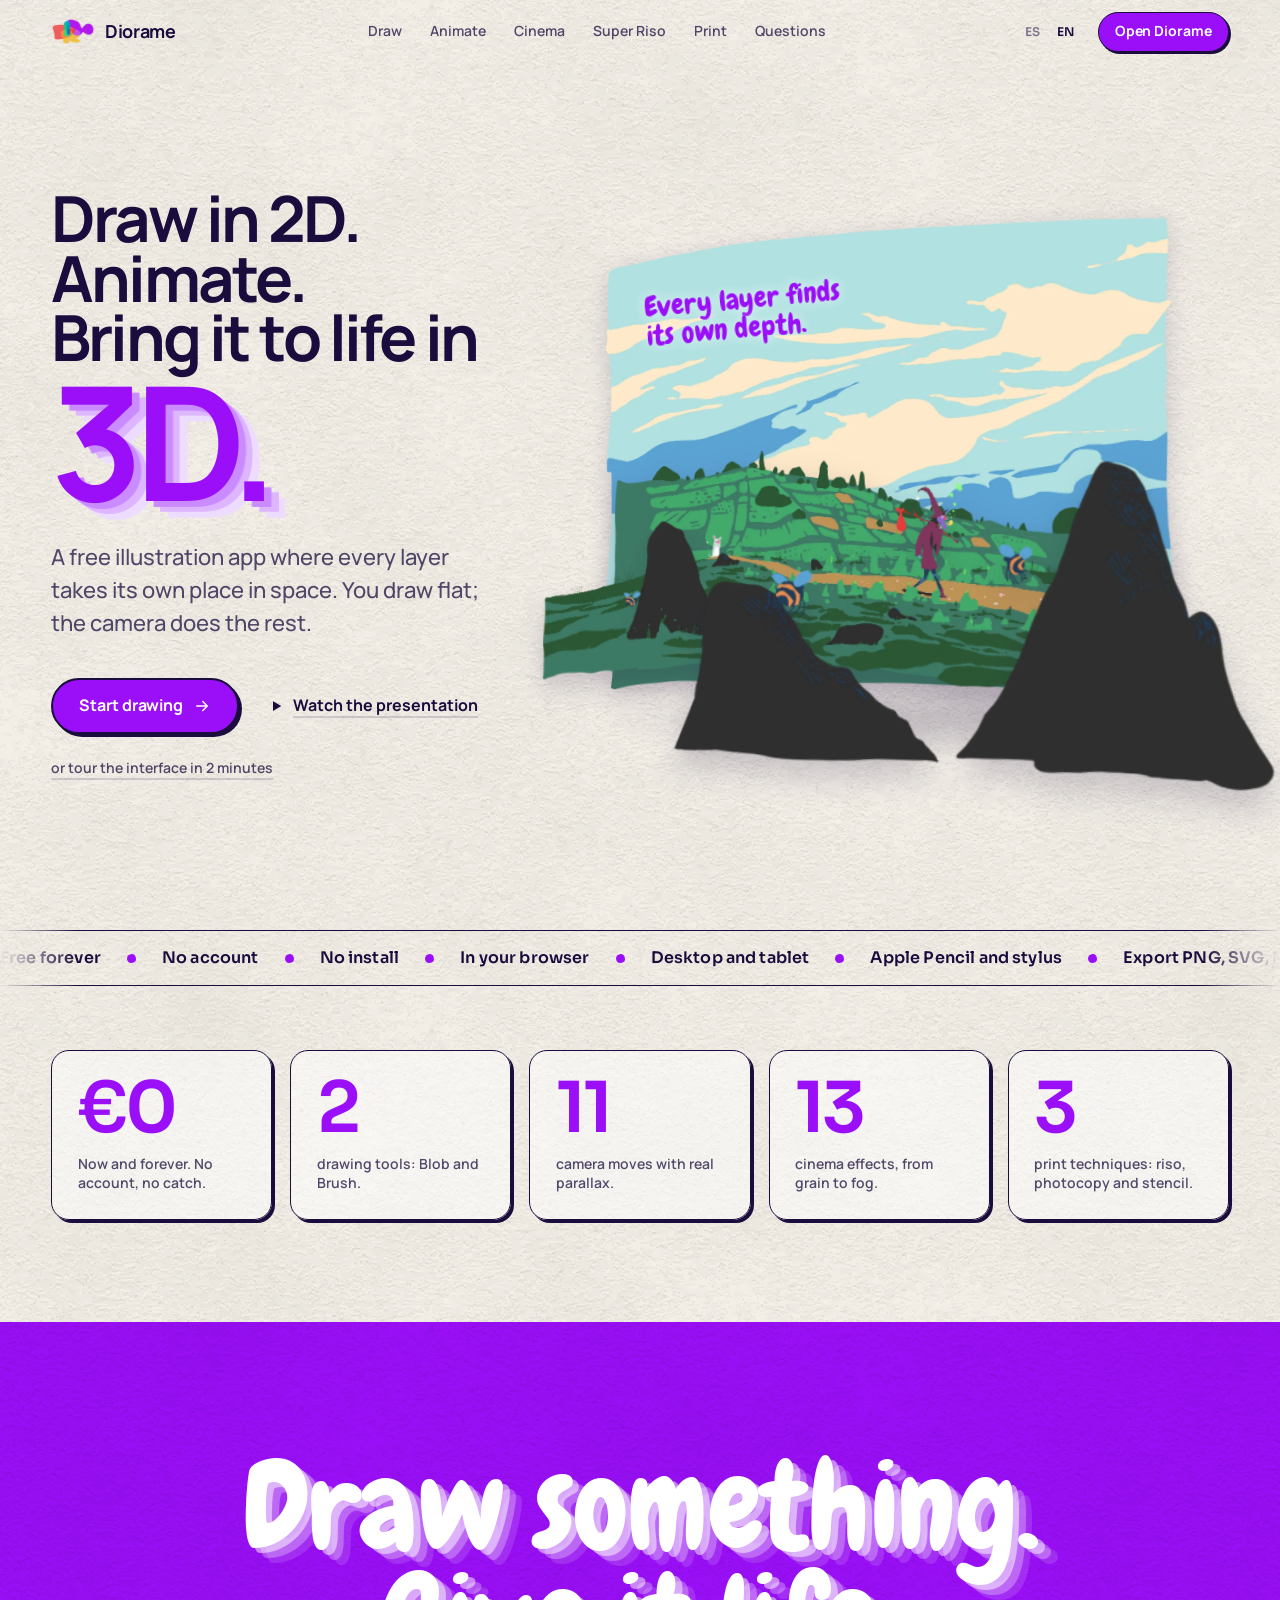
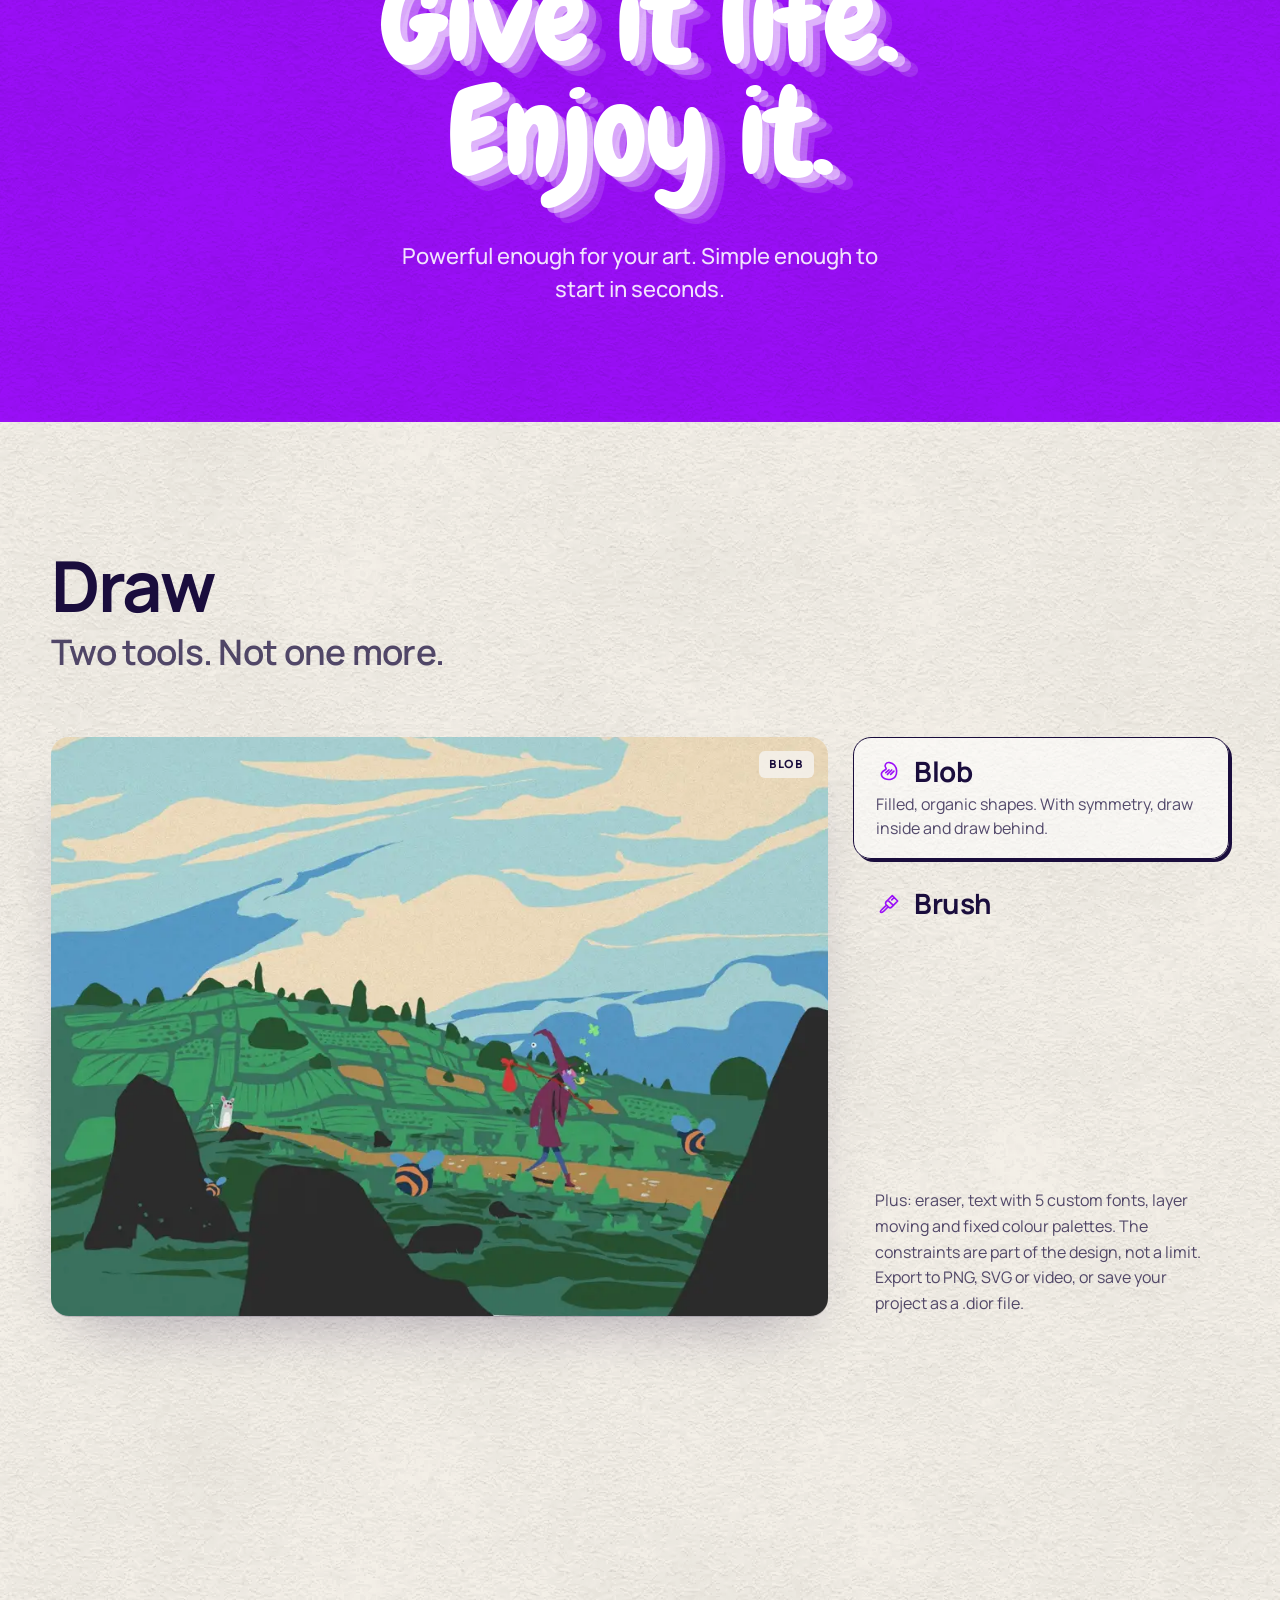
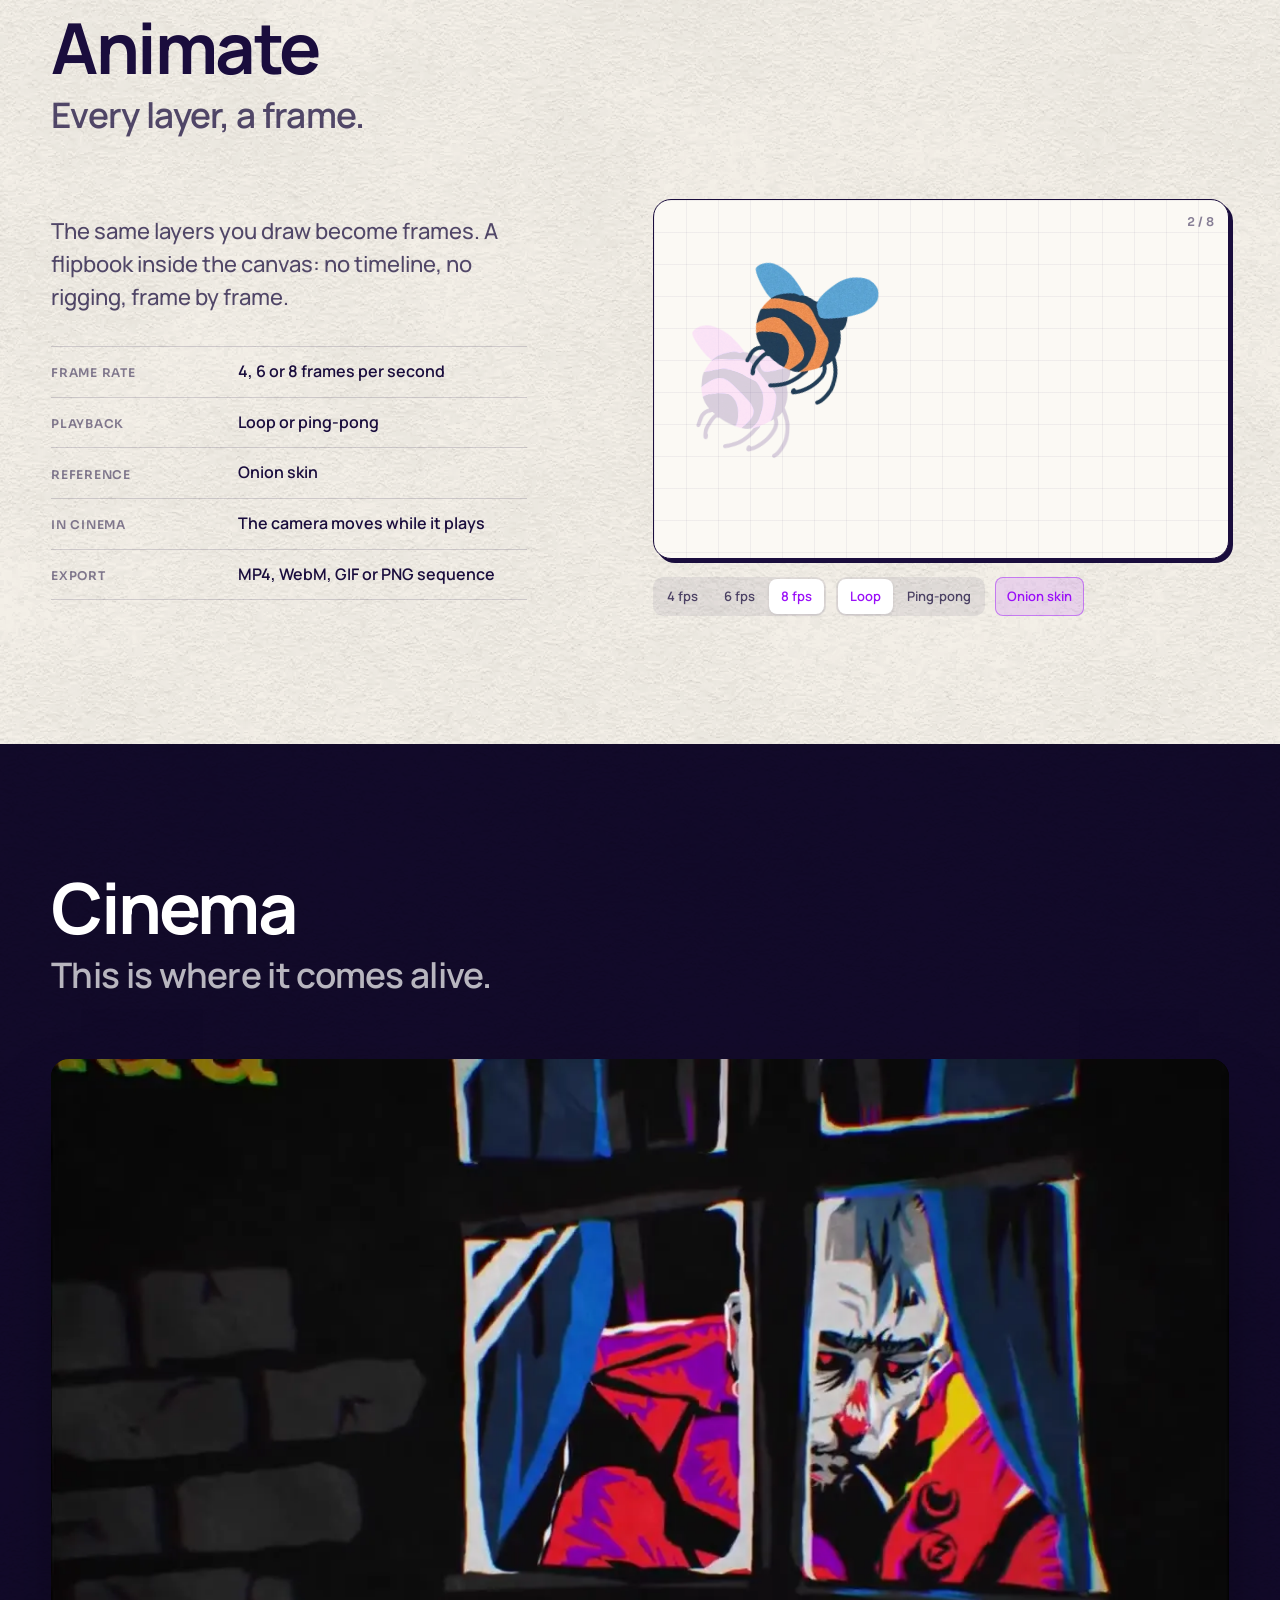
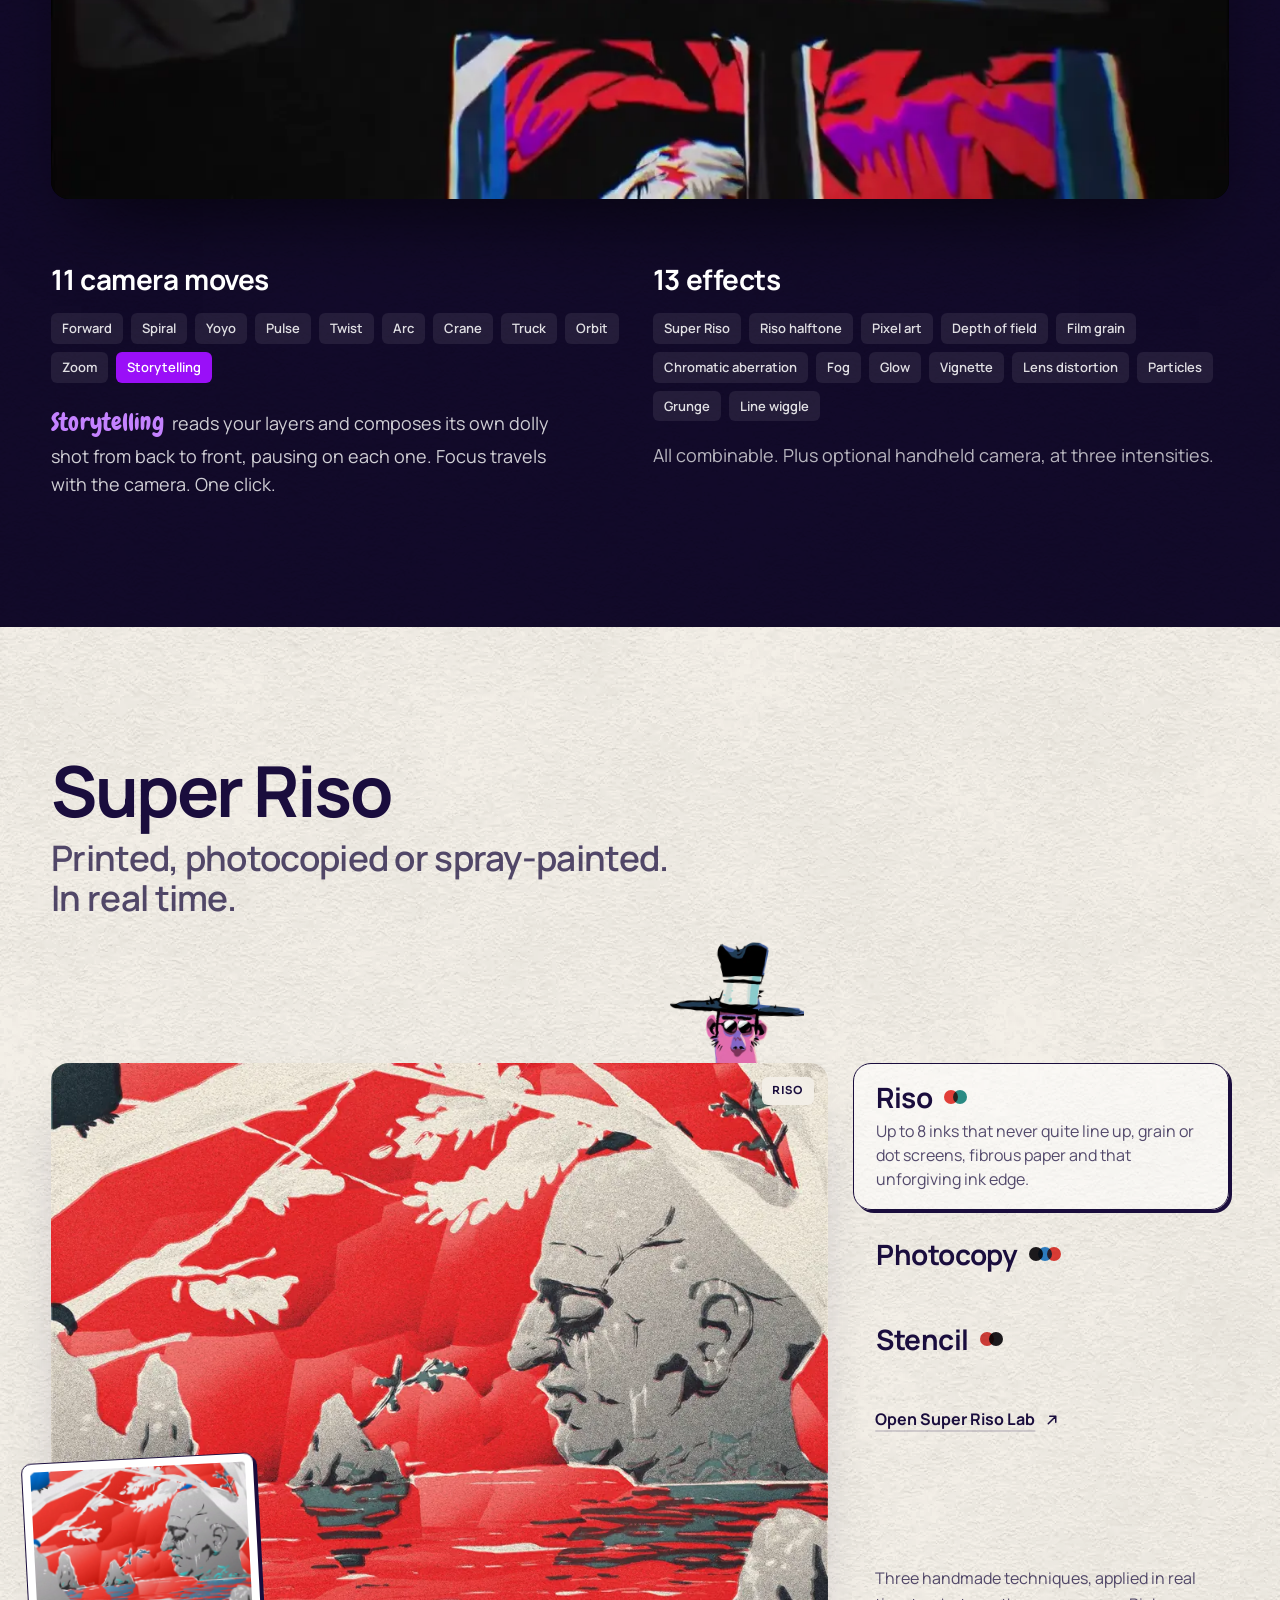
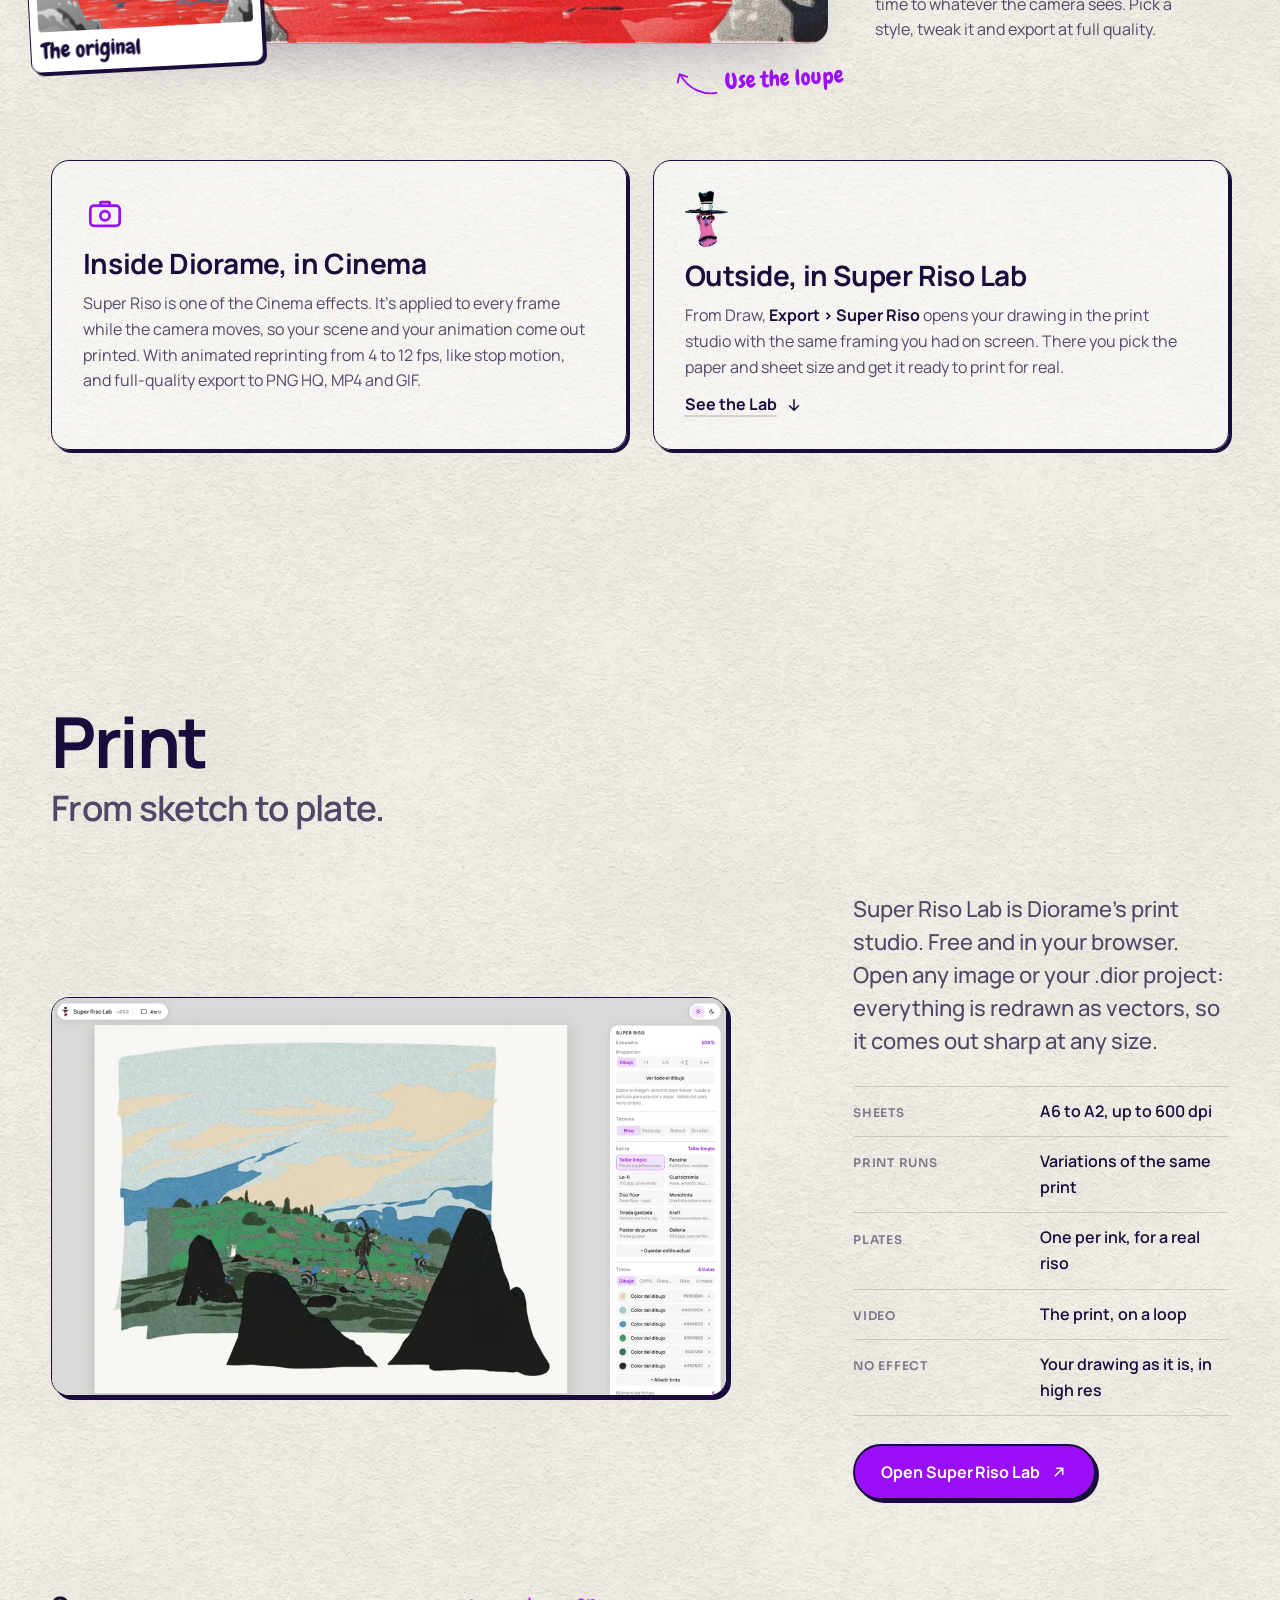
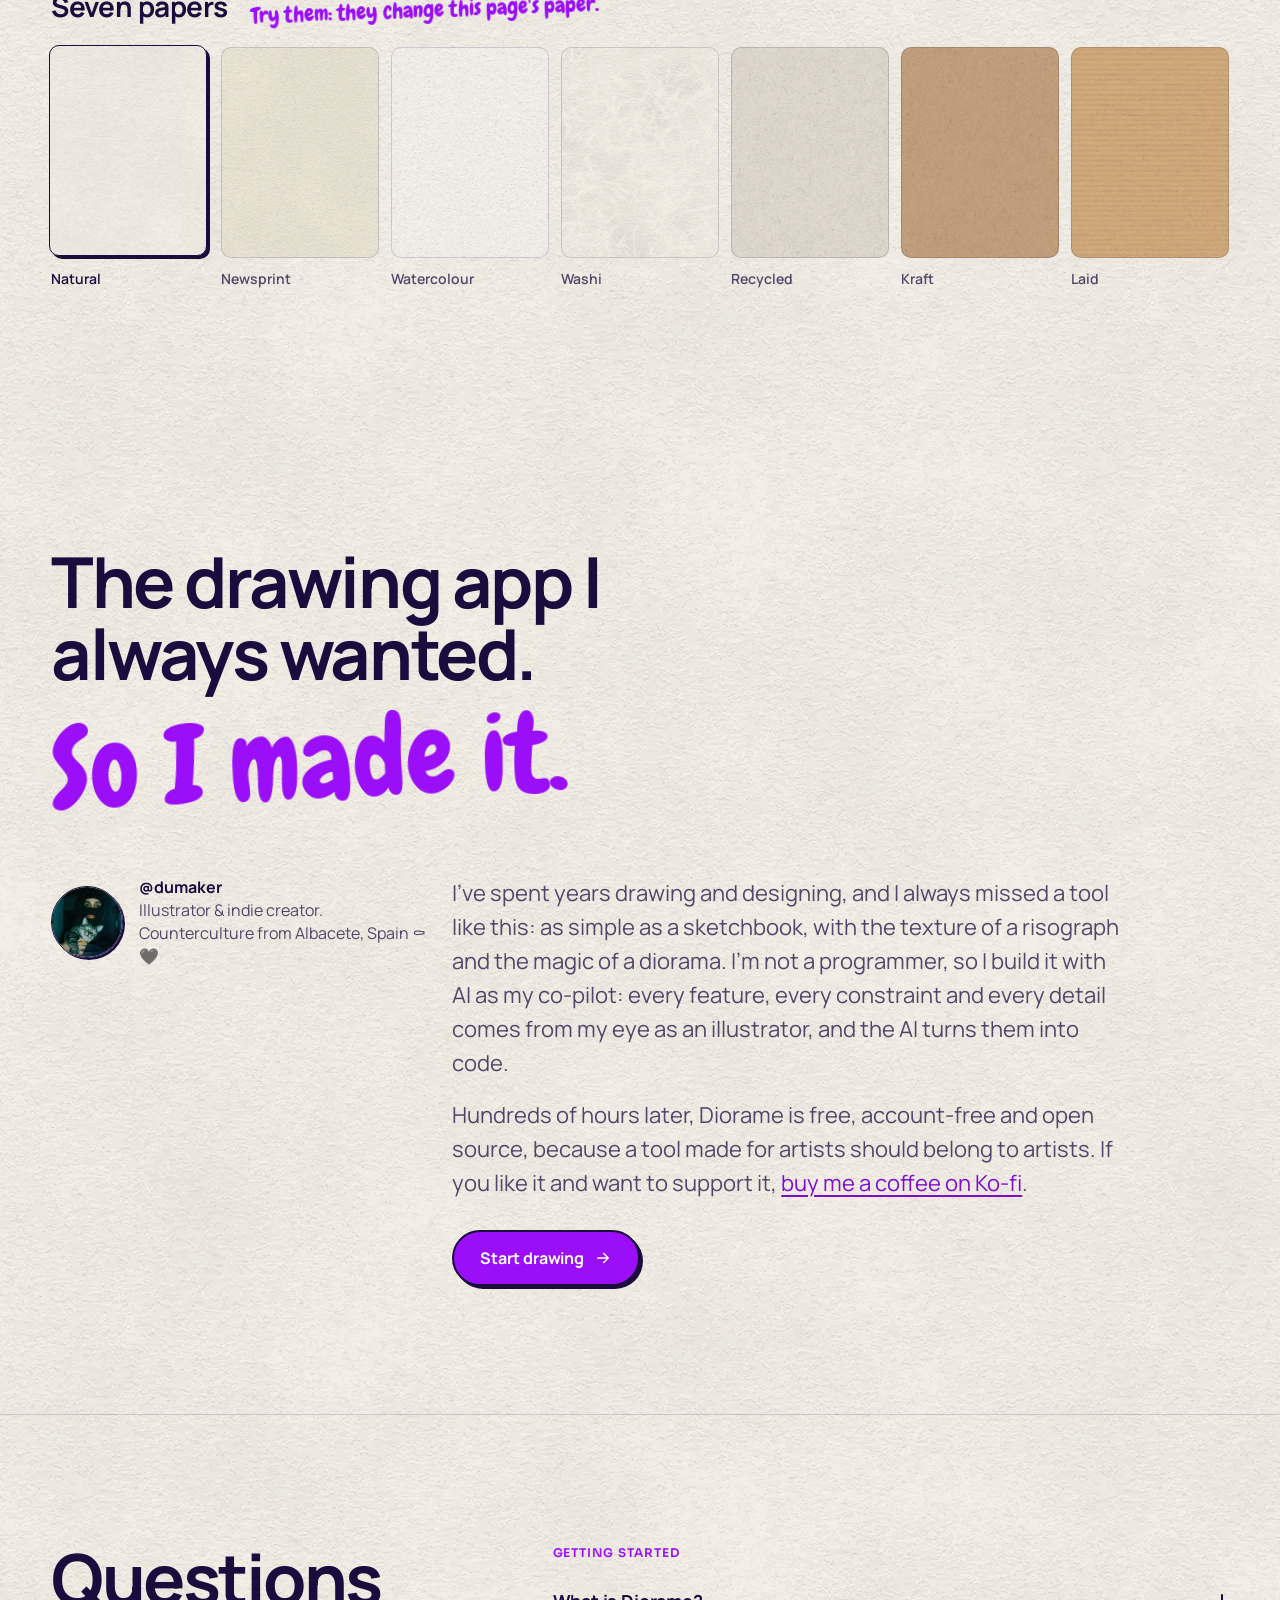
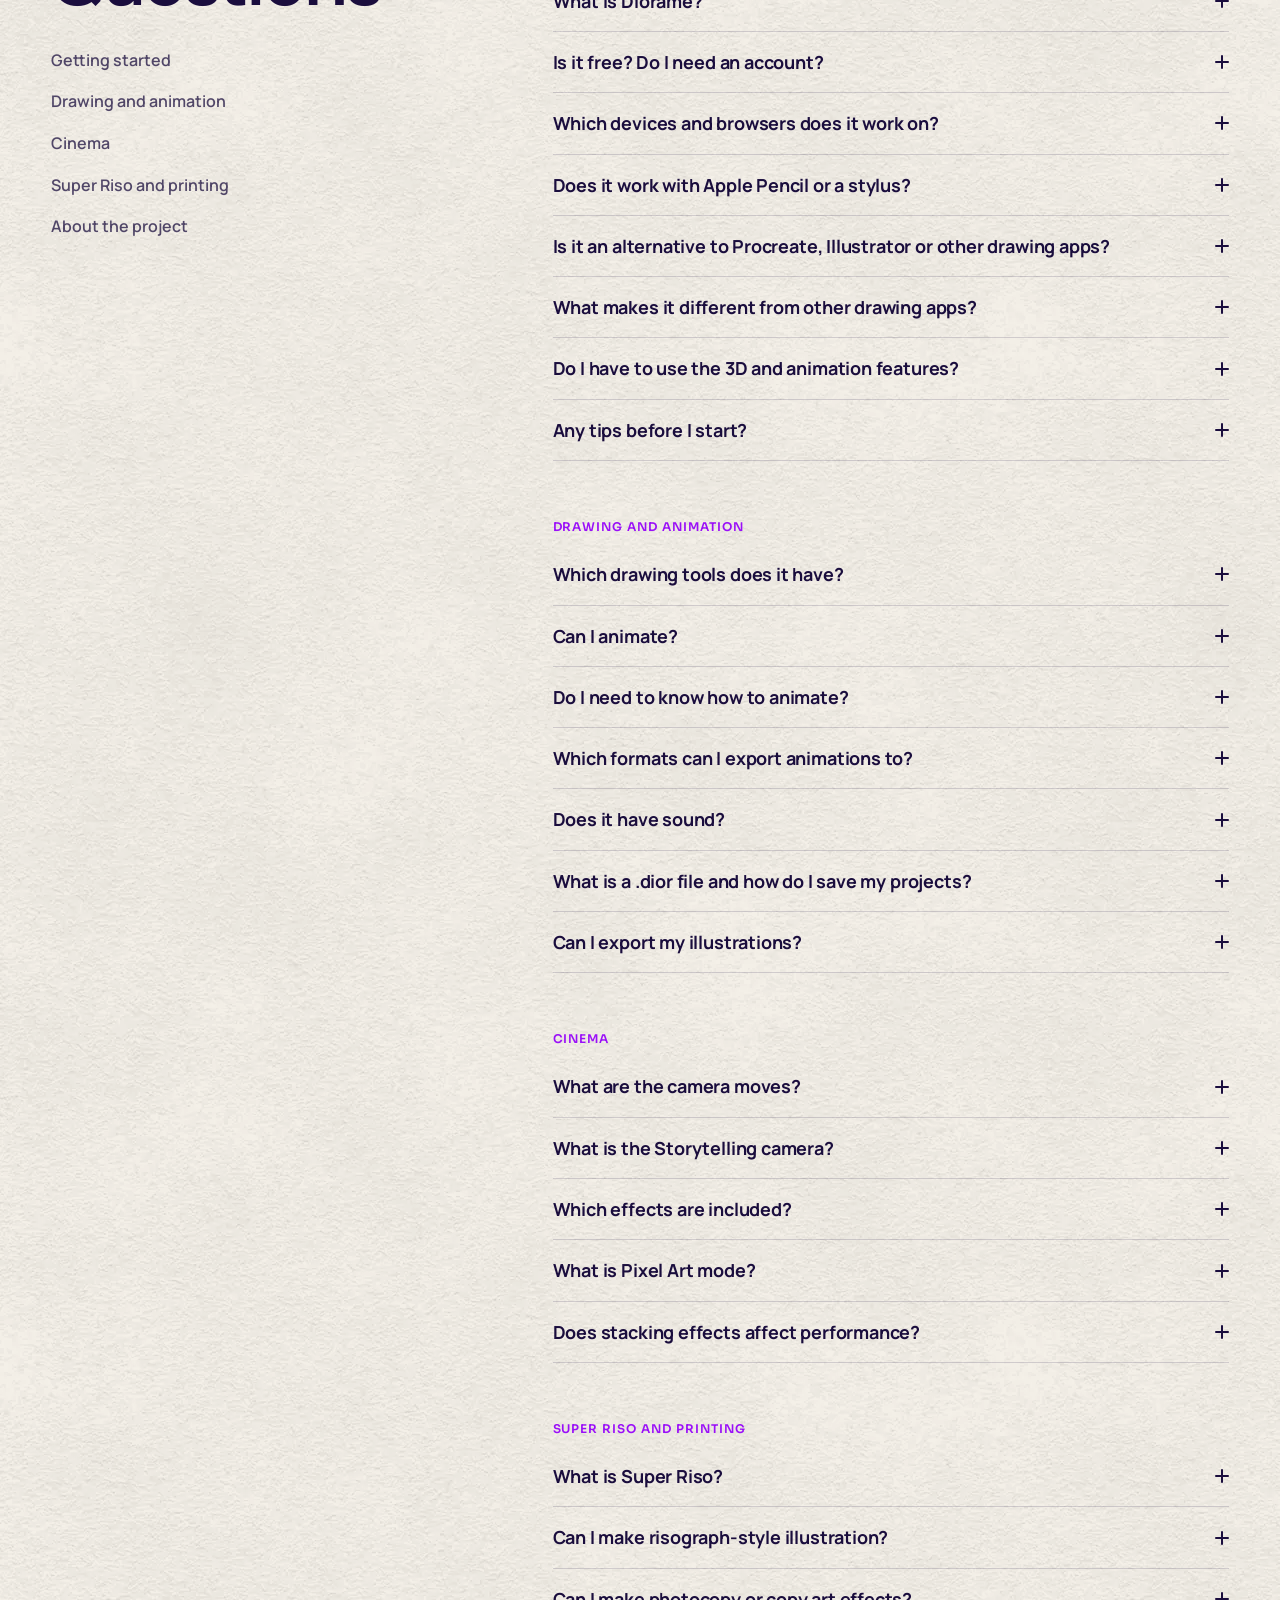
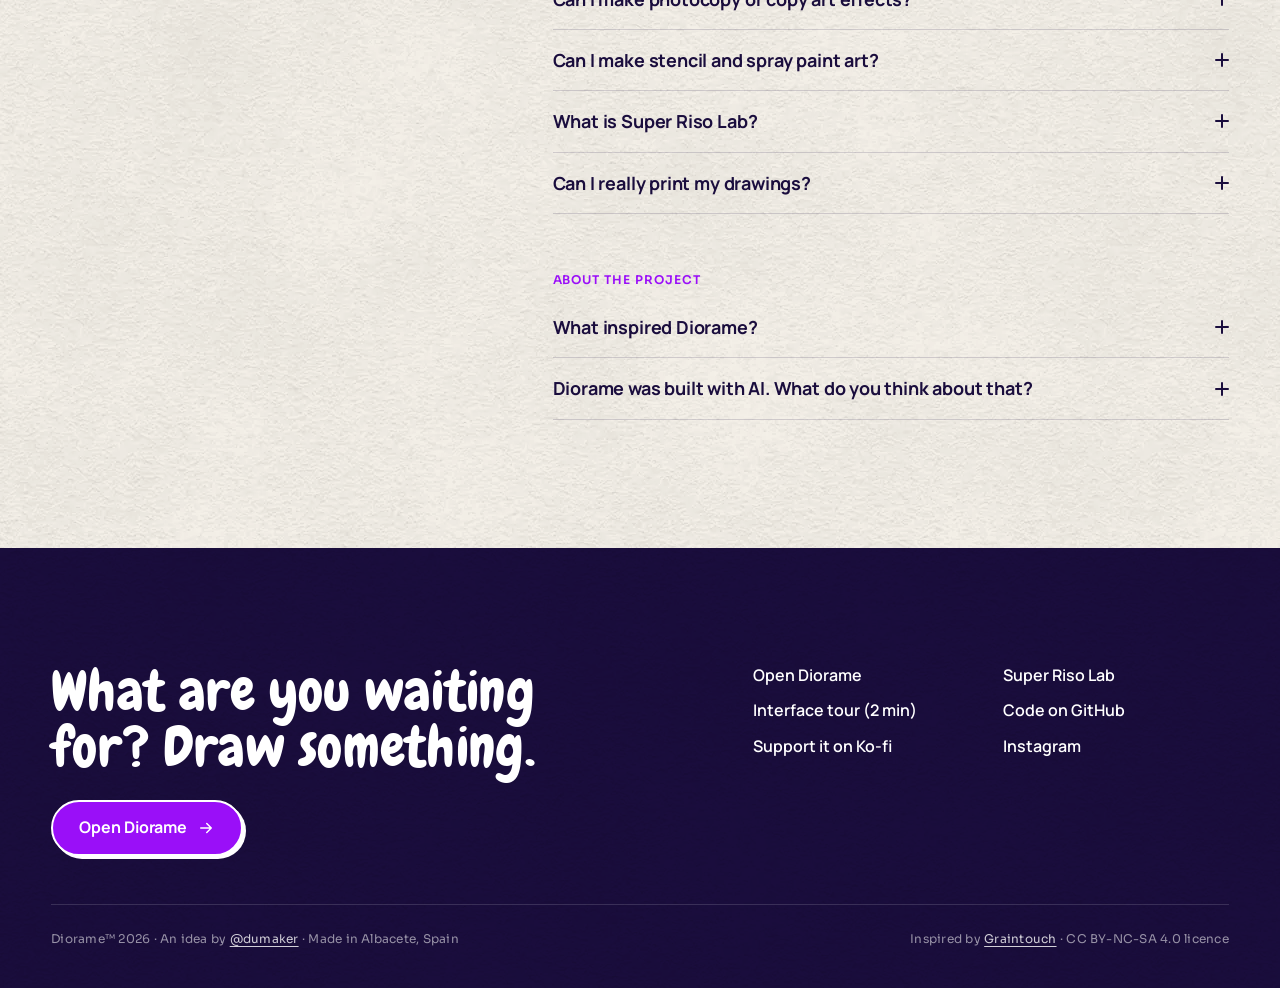
==== en/index.html @ 50a5eca7 "feat: surface interface tour link under hero CTA (ES/EN) Co-Authored-By: Claude Sonnet 5.5 <noreply@" ====
<!DOCTYPE html>
<html lang="en">
<head>
  <meta charset="UTF-8">
  <meta name="viewport" content="width=device-width, initial-scale=1">
  <meta name="color-scheme" content="light">

  <title>Diorame · Free drawing app with 3D depth and cinematic camera effects</title>
  <meta name="description" content="Diorame is a free, browser-based illustration app. Draw in 2D layers, animate frame by frame and bring it to life in 3D with parallax cameras, cinematic effects and riso, photocopy and stencil printing. No install, no account.">
  <meta name="robots" content="index,follow">
  <meta name="author" content="Dumaker">
  <meta name="theme-color" content="#f4f0e8">

  <meta property="og:type" content="website">
  <meta property="og:url" content="https://diorame.com/en/">
  <meta property="og:site_name" content="Diorame">
  <meta property="og:title" content="Diorame · Draw in 2D. Animate. Bring it to life in 3D.">
  <meta property="og:description" content="Free browser-based illustration app: layers with automatic depth, cinematic cameras and riso, photocopy and stencil printing.">
  <meta property="og:image" content="https://diorame.com/assets/og-image.jpg">
  <meta name="twitter:card" content="summary_large_image">
  <meta name="twitter:image" content="https://diorame.com/assets/og-image.jpg">

  <link rel="canonical" href="https://diorame.com/en/">
  <link rel="alternate" hreflang="en" href="https://diorame.com/en/">
  <link rel="alternate" hreflang="es" href="https://diorame.com/es/">
  <link rel="alternate" hreflang="x-default" href="https://diorame.com/">

  <link rel="icon" type="image/png" href="../assets/img/favicon.png">
  <link rel="preload" href="../assets/fonts/manrope-latin-700-normal.woff2" as="font" type="font/woff2" crossorigin>
  <link rel="preload" href="../assets/fonts/chewy-400.woff2" as="font" type="font/woff2" crossorigin>
  <link rel="preload" href="../assets/diorama/capa-0.webp" as="image">
  <link rel="stylesheet" href="../assets/site.css?v=20">
</head>

<body>
  <a class="skip-link" href="#main">Skip to content</a>

  <!-- ═══ NAV ═══ -->
  <header class="nav" id="nav">
    <div class="wrap">
      <a class="nav-brand" href="#top" aria-label="Diorame, home">
        <img src="../assets/img/logo-96.webp" width="96" height="61" alt="">
        Diorame
      </a>
      <nav class="nav-links" aria-label="Sections">
        <a href="#draw">Draw</a>
        <a href="#animate">Animate</a>
        <a href="#cinema">Cinema</a>
        <a href="#super-riso">Super Riso</a>
        <a href="#print">Print</a>
        <a href="#faq">Questions</a>
      </nav>
      <div class="nav-right">
        <div class="lang" aria-label="Language">
          <a href="/es/" lang="es">ES</a>
          <a href="/en/" aria-current="true" lang="en">EN</a>
        </div>
        <a class="btn btn--ink btn--sm no-mobile" href="https://diorame.dumaker.com/" target="_blank" rel="noopener">Open Diorame</a>
        <button class="menu-btn" type="button" id="menu-btn" aria-expanded="false" aria-controls="menu-panel" aria-label="Open menu" data-close="Close menu">
          <span></span><span></span>
        </button>
      </div>
    </div>
    <nav class="menu-panel" id="menu-panel" aria-label="Sections" hidden>
      <ul>
        <li><a href="#draw">Draw</a></li>
        <li><a href="#animate">Animate</a></li>
        <li><a href="#cinema">Cinema</a></li>
        <li><a href="#super-riso">Super Riso</a></li>
        <li><a href="#print">Print</a></li>
        <li><a href="#faq">Questions</a></li>
      </ul>
    </nav>
  </header>

  <a class="to-top" id="to-top" href="#top" aria-label="Back to top">
    <svg viewBox="0 0 24 24" fill="none" stroke="currentColor" stroke-width="2" stroke-linecap="round" stroke-linejoin="round" aria-hidden="true"><path d="M12 19V5M6 11l6-6 6 6"/></svg>
  </a>

  <main id="main">

    <!-- ═══ HERO ═══ -->
    <section class="hero" id="top">
      <div class="wrap grid">
        <div class="hero-copy">
          <h1 class="h-display">
            <span>Draw in 2D.</span>
            <span>Animate.</span>
            <span>Bring it to life in</span>
            <span class="big"><em class="inks" aria-label="3D."><span class="ink k3" aria-hidden="true">3D.</span><span class="ink k2" aria-hidden="true">3D.</span><span class="ink k1" aria-hidden="true">3D.</span><span class="ink-top" aria-hidden="true">3D.</span></em></span>
          </h1>
          <p class="lead">A free illustration app where every layer takes its own place in space. You draw flat; the camera does the rest.</p>
          <div class="hero-ctas">
            <button class="btn btn--ink only-mobile" type="button" id="share-btn" data-done="Link copied">
              Send yourself the link
              <svg viewBox="0 0 24 24" fill="none" stroke="currentColor" stroke-width="2" stroke-linecap="round" stroke-linejoin="round" aria-hidden="true"><path d="M12 3v12M7 8l5-5 5 5M5 14v5a2 2 0 0 0 2 2h10a2 2 0 0 0 2-2v-5"/></svg>
            </button>
            <a class="btn btn--ink no-mobile" href="https://diorame.dumaker.com/" target="_blank" rel="noopener">
              Start drawing
              <svg viewBox="0 0 24 24" fill="none" stroke="currentColor" stroke-width="2" stroke-linecap="round" stroke-linejoin="round" aria-hidden="true"><path d="M5 12h14M13 6l6 6-6 6"/></svg>
            </a>
            <a class="link" href="https://youtu.be/MiXzFndPSzI" target="_blank" rel="noopener noreferrer">
              <svg viewBox="0 0 24 24" fill="currentColor" aria-hidden="true"><path d="M8 5.5v13l11-6.5z"/></svg>
              Watch the presentation
            </a>
          </div>
          <p class="hero-tour"><a class="link" href="https://youtu.be/CDC0PQLCHCQ" target="_blank" rel="noopener noreferrer">or tour the interface in 2 minutes</a></p>
          <p class="mobile-note only-mobile">Diorame runs on tablets and computers. Send yourself the link and draw there.</p>        </div>

        <div class="hero-stage">
          <div class="dio" id="dio" aria-label="An illustration made in Diorame, split into its six depth layers" role="img">
            <div class="dio-world" id="dio-world">
              <img class="dio-layer" style="--d:0;--x:3.708;--y:4.772;--w:81.708" src="../assets/diorama/capa-0.webp" width="1471" height="1019" alt="" fetchpriority="high">
              <img class="dio-layer" style="--d:1;--x:10.958;--y:44.718;--w:68.75"  src="../assets/diorama/capa-1.webp" width="1238" height="569" alt="">
              <img class="dio-layer" style="--d:2;--x:5.5;--y:51.046;--w:75.708"    src="../assets/diorama/capa-2.webp" width="1363" height="447" alt="">
              <img class="dio-layer" style="--d:3;--x:27.75;--y:49.651;--w:68.542"  src="../assets/diorama/capa-3.webp" width="1234" height="638" alt="">
              <img class="dio-layer" style="--d:4;--x:43.208;--y:65.255;--w:4.708"  src="../assets/diorama/capa-4.webp" width="85" height="90" alt="">
              <img class="dio-layer" style="--d:4.5;--x:27.458;--y:68.204;--w:1.958" src="../assets/diorama/capa-5.webp" width="35" height="38" alt="">
            </div>
          </div>
          <p class="hero-note hand" aria-hidden="true">
            <span>Every layer finds<br>its own depth.</span>
          </p>
        </div>
      </div>
    </section>

    <!-- ═══ MARQUESINA ═══ -->
    <div class="marquee" aria-label="Highlights">
      <div class="marquee-track">
        <ul><li>Free forever</li><li>No account</li><li>No install</li><li>In your browser</li><li>Desktop and tablet</li><li>Apple Pencil and stylus</li><li>Export PNG, SVG, MP4 and GIF</li><li>.dior projects</li><li>Open source</li><li>Made by an illustrator</li></ul>
        <ul aria-hidden="true"><li>Free forever</li><li>No account</li><li>No install</li><li>In your browser</li><li>Desktop and tablet</li><li>Apple Pencil and stylus</li><li>Export PNG, SVG, MP4 and GIF</li><li>.dior projects</li><li>Open source</li><li>Made by an illustrator</li></ul>
      </div>
    </div>

    <!-- ═══ FICHA ═══ -->
    <section class="facts" aria-label="Diorame in numbers">
      <div class="wrap">
        <ul class="rv">
          <li><b>€0</b><span>Now and forever. No account, no catch.</span></li>
          <li><b>2</b><span>drawing tools: Blob and Brush.</span></li>
          <li><b>11</b><span>camera moves with real parallax.</span></li>
          <li><b>13</b><span>cinema effects, from grain to fog.</span></li>
          <li><b>3</b><span>print techniques: riso, photocopy and stencil.</span></li>
        </ul>
      </div>
    </section>

    <!-- ═══ BANDA ═══ -->
    <section class="band" aria-label="Motto">
      <div class="wrap">
        <p class="band-line"><em class="inks" id="band-inks" aria-label="Draw something. Give it life. Enjoy it."><span class="ink k3" aria-hidden="true">Draw something.<br>Give it life.<br>Enjoy it.</span><span class="ink k2" aria-hidden="true">Draw something.<br>Give it life.<br>Enjoy it.</span><span class="ink k1" aria-hidden="true">Draw something.<br>Give it life.<br>Enjoy it.</span><span class="ink-top" aria-hidden="true">Draw something.<br>Give it life.<br>Enjoy it.</span></em></p>
        <p class="band-sub rv">Powerful enough for your art. Simple enough to start in seconds.</p>
      </div>
    </section>

    <!-- ═══ DIBUJA ═══ -->
    <section class="sec draw" id="draw">
      <div class="wrap">
        <div class="grid sec-head">
          <h2 class="h-1 rv">Draw<small>Two tools. Not one more.</small></h2>
        </div>

        <div class="grid">
          <div class="sr-stage rv">
            <div class="plate plate--video">
              <video id="draw-video" class="js-autoplay" muted loop playsinline preload="none" poster="../assets/img/dibuja-blob-poster.webp" width="1400" height="1046" aria-label="Timelapse of a Diorame illustration: its shapes appear one by one">
                <source src="../assets/video/dibuja-blob.mp4" type="video/mp4">
              </video>
              <span class="plate-tag" id="draw-tag">Blob</span>
            </div>
          </div>

          <div class="sr-side" role="group" aria-label="Tool">
            <button class="tech tool-btn" type="button" aria-pressed="true" data-label="Blob"
              data-video="../assets/video/dibuja-blob.mp4" data-poster="../assets/img/dibuja-blob-poster.webp"
              data-alt="Timelapse of a Diorame illustration: its shapes appear one by one">
              <span class="tech-name"><svg viewBox="0 0 24 24" fill="none" stroke="currentColor" stroke-width="1.5" stroke-linecap="round" stroke-linejoin="round" aria-hidden="true"><path d="M16.55 12.05L13.55 15.05M14.55 11.05L10.55 15.05M12.05 11.05L9.05 13.55M9.05 9.05C7.25 6.9 9.15 3.65 12.65 4.25C16.05 4.75 18.95 7.85 19.05 12.05C19.15 15.95 18.25 18.15 14.65 19.35C10.65 20.75 4.95 19.05 4.95 14.85C5.05 11.05 10.84 11.2 9.05 9.05Z"/></svg> Blob</span>
              <span class="tech-desc"><span>Filled, organic shapes. With symmetry, draw inside and draw behind.</span></span>
            </button>
            <button class="tech tool-btn" type="button" aria-pressed="false" data-label="Brush"
              data-video="../assets/video/dibuja-brush.mp4" data-poster="../assets/img/dibuja-brush-poster.webp"
              data-alt="Timelapse of the same illustration: brush strokes add grass, texture and detail">
              <span class="tech-name"><svg viewBox="0 0 24 24" fill="none" stroke="currentColor" stroke-width="1.5" stroke-linecap="round" stroke-linejoin="round" aria-hidden="true"><path d="M9.52 13.25C7.52 15.25 3.52 18.25 4.02 19.25C5.52 21.25 9.02 16.75 11.02 14.75M16.02 13.25L10.89 8.38L9.44 9.84C8.65 10.62 8.65 11.88 9.44 12.66L11.61 14.84C12.39 15.62 13.65 15.62 14.44 14.84L16.02 13.25ZM16.02 13.25L20.02 9.25L15.02 4.25L10.52 8.75M14.52 8.25L16.52 6.25"/></svg> Brush</span>
              <span class="tech-desc"><span>Flowing, uniform or ink strokes, with a thickness you can change later. It brings the grass, the texture and the detail.</span></span>
            </button>
            <p class="sr-about">Plus: eraser, text with 5 custom fonts, layer moving and fixed colour palettes. The constraints are part of the design, not a limit. Export to PNG, SVG or video, or save your project as a .dior file.</p>
          </div>
        </div>
      </div>
    </section>

    <!-- ═══ ANIMA ═══ -->
    <section class="sec anim" id="animate">
      <div class="wrap">
        <div class="grid sec-head">
          <h2 class="h-1 rv">Animate<small>Every layer, a frame.</small></h2>
        </div>

        <div class="grid anim-grid">
          <div class="anim-side">
            <p class="lead rv">The same layers you draw become frames. A flipbook inside the canvas: no timeline, no rigging, frame by frame.</p>
            <dl class="specs rv">
              <div><dt>Frame rate</dt><dd>4, 6 or 8 frames per second</dd></div>
              <div><dt>Playback</dt><dd>Loop or ping-pong</dd></div>
              <div><dt>Reference</dt><dd>Onion skin</dd></div>
              <div><dt>In Cinema</dt><dd>The camera moves while it plays</dd></div>
              <div><dt>Export</dt><dd>MP4, WebM, GIF or PNG sequence</dd></div>
            </dl>
          </div>

          <div class="flip rv" id="flip">
            <div class="flip-stage" aria-label="Frame-by-frame animation demo: a bee flies with onion skinning" role="img">
              <img class="flip-ghost g2" src="../assets/img/abeja.webp" alt="" width="300" height="319">
              <img class="flip-ghost g1" src="../assets/img/abeja.webp" alt="" width="300" height="319">
              <img class="flip-bee" src="../assets/img/abeja.webp" alt="" width="300" height="319">
              <span class="flip-count num" id="flip-count">1 / 8</span>
            </div>
            <div class="flip-ui">
              <div class="seg" role="group" aria-label="Frames per second">
                <button type="button" data-fps="4">4 fps</button>
                <button type="button" data-fps="6">6 fps</button>
                <button type="button" data-fps="8" aria-pressed="true">8 fps</button>
              </div>
              <div class="seg" role="group" aria-label="Playback">
                <button type="button" data-mode="loop" aria-pressed="true">Loop</button>
                <button type="button" data-mode="pingpong">Ping-pong</button>
              </div>
              <button type="button" class="chip" id="flip-onion" aria-pressed="true">Onion skin</button>
            </div>
          </div>
        </div>
      </div>
    </section>

    <!-- ═══ CINE ═══ -->
    <section class="sec cine" id="cinema">
      <div class="wrap">
        <div class="grid sec-head">
          <h2 class="h-1 rv">Cinema<small>This is where it comes alive.</small></h2>
        </div>

        <div class="cine-screen rv">
          <video class="js-autoplay" muted loop playsinline preload="none" poster="../assets/img/cine-poster.webp" width="1280" height="804" aria-label="A Diorame scene in Cinema mode: the camera travels through the layers of an illustration">
            <source src="../assets/video/cine.mp4" type="video/mp4">
          </video>
        </div>

        <div class="grid cine-grid">
          <div class="cine-col rv">
            <h3 class="h-3">11 camera moves</h3>
            <ul class="cams">
              <li>Forward</li><li>Spiral</li><li>Yoyo</li><li>Pulse</li><li>Twist</li><li>Arc</li><li>Crane</li><li>Truck</li><li>Orbit</li><li>Zoom</li><li class="is-star">Storytelling</li>
            </ul>
            <p class="cine-star"><span class="hand">Storytelling</span> reads your layers and composes its own dolly shot from back to front, pausing on each one. Focus travels with the camera. One click.</p>
          </div>
          <div class="cine-col rv">
            <h3 class="h-3">13 effects</h3>
            <ul class="fx">
              <li>Super Riso</li><li>Riso halftone</li><li>Pixel art</li><li>Depth of field</li><li>Film grain</li><li>Chromatic aberration</li><li>Fog</li><li>Glow</li><li>Vignette</li><li>Lens distortion</li><li>Particles</li><li>Grunge</li><li>Line wiggle</li>
            </ul>
            <p class="muted">All combinable. Plus optional handheld camera, at three intensities.</p>
          </div>
        </div>
      </div>
    </section>

    <!-- ═══ SUPER RISO ═══ -->
    <section class="sec sr" id="super-riso">
      <div class="wrap">
        <div class="grid sec-head">
          <h2 class="h-1 rv">Super Riso<small>Printed, photocopied or spray-painted.<br class="no-mobile"> In real time.</small></h2>
        </div>

        <div class="grid">
          <div class="sr-stage rv">
            <span class="sr-peek" aria-hidden="true"><img src="../assets/img/super-riso-mascota.webp" width="320" height="408" alt="" loading="lazy" decoding="async"></span>
            <div class="plate" id="plate" data-big="../assets/img/sr-riso-1600.webp">
              <img id="plate-img" src="../assets/img/sr-riso-960.webp" srcset="../assets/img/sr-riso-960.webp 960w, ../assets/img/sr-riso-1600.webp 1600w" sizes="(max-width: 960px) 92vw, 64vw" width="960" height="717" alt="The illustration printed in riso: red and teal inks with grain and misregistration on cream paper." loading="lazy" decoding="async">
              <span class="plate-tag" id="plate-tag">Riso</span>
              <span class="loupe" id="loupe" aria-hidden="true"></span>
            </div>
            <figure class="proof">
              <img src="../assets/img/sr-base-960.webp" width="960" height="717" alt="The original illustration, no effect: a stone face in profile looking at a calm red sea." loading="lazy" decoding="async">
              <figcaption>The original</figcaption>
            </figure>
            <p class="sr-hint hand" aria-hidden="true">
              <svg viewBox="0 0 60 44" fill="none" stroke="currentColor" stroke-width="2.4" stroke-linecap="round" stroke-linejoin="round"><path d="M56 36C40 38 20 30 10 10"/><path d="M6 20l3-11 10 4"/></svg>
              <span id="sr-hint-text" data-touch="Tap to zoom in">Use the loupe</span>
            </p>
          </div>

          <div class="sr-side" role="group" aria-label="Technique">
            <button class="tech" type="button" aria-pressed="true"
              data-label="Riso" data-src="../assets/img/sr-riso-960.webp" data-big="../assets/img/sr-riso-1600.webp"
              data-alt="The same illustration printed in riso: red and teal inks with grain and misregistration on cream paper.">
              <span class="tech-name">Riso <span class="tech-inks" aria-hidden="true"><i style="background:#e8403a"></i><i style="background:#2b8f8a"></i></span></span>
              <span class="tech-desc"><span>Up to 8 inks that never quite line up, grain or dot screens, fibrous paper and that unforgiving ink edge.</span></span>
            </button>
            <button class="tech" type="button" aria-pressed="false"
              data-label="Photocopy" data-src="../assets/img/sr-fotocopia-960.webp" data-big="../assets/img/sr-fotocopia-1600.webp"
              data-alt="The same illustration as a hand-coloured photocopy: black toner, blue watercolour and red marker.">
              <span class="tech-name">Photocopy <span class="tech-inks" aria-hidden="true"><i style="background:#1d1b1f"></i><i style="background:#2f86d6"></i><i style="background:#e8403a"></i></span></span>
              <span class="tech-desc"><span>Punk copy art: copy of a copy, dirty toner, fluorescent papers and hand colouring with marker or watercolour.</span></span>
            </button>
            <button class="tech" type="button" aria-pressed="false"
              data-label="Stencil" data-src="../assets/img/sr-stencil-960.webp" data-big="../assets/img/sr-stencil-1600.webp"
              data-alt="The same illustration as spray-painted stencil art: flat red and black, with drips and splatters.">
              <span class="tech-name">Stencil <span class="tech-inks" aria-hidden="true"><i style="background:#d8403c"></i><i style="background:#1d1b1f"></i></span></span>
              <span class="tech-desc"><span>1 to 4 stencils and real spray: drips, splatters and the mist that creeps under the cardboard.</span></span>
            </button>
            <a class="link" href="https://super-riso.dumaker.com" target="_blank" rel="noopener">
              Open Super Riso Lab
              <svg viewBox="0 0 24 24" fill="none" stroke="currentColor" stroke-width="2" stroke-linecap="round" stroke-linejoin="round" aria-hidden="true"><path d="M7 17L17 7M9 7h8v8"/></svg>
            </a>
            <p class="sr-about">Three handmade techniques, applied in real time to whatever the camera sees. Pick a style, tweak it and export at full quality.</p>
          </div>


        </div>
        <div class="doors">
          <article class="door rv">
            <svg class="door-ico" viewBox="0 0 24 24" fill="none" stroke="currentColor" stroke-width="1.5" stroke-linecap="round" stroke-linejoin="round" aria-hidden="true"><rect x="4" y="8" width="16" height="11" rx="2"/><path d="M9.5 8V6.5c0-.28.22-.5.5-.5h4c.28 0 .5.22.5.5V8"/><circle cx="12" cy="13.5" r="2.5"/></svg>
            <h3 class="h-3">Inside Diorame, in Cinema</h3>
            <p>Super Riso is one of the Cinema effects. It's applied to every frame while the camera moves, so your scene and your animation come out printed. With animated reprinting from 4 to 12 fps, like stop motion, and full-quality export to PNG HQ, MP4 and GIF.</p>
          </article>
          <article class="door rv">
            <img class="door-ico door-ico--img" src="../assets/img/super-riso-mascota.webp" width="320" height="408" alt="" loading="lazy">
            <h3 class="h-3">Outside, in Super Riso Lab</h3>
            <p>From Draw, <b>Export › Super Riso</b> opens your drawing in the print studio with the same framing you had on screen. There you pick the paper and sheet size and get it ready to print for real.</p>
            <a class="link" href="#print">See the Lab
              <svg viewBox="0 0 24 24" fill="none" stroke="currentColor" stroke-width="2" stroke-linecap="round" stroke-linejoin="round" aria-hidden="true"><path d="M12 5v14M6 13l6 6 6-6"/></svg>
            </a>
          </article>
        </div>
      </div>
    </section>

    <!-- ═══ IMPRIME ═══ -->
    <section class="sec print" id="print">
      <div class="wrap">
        <div class="grid sec-head">
          <h2 class="h-1 rv">Print<small>From sketch to plate.</small></h2>
        </div>

        <div class="grid print-grid">
          <figure class="print-stage rv">
            <div class="canvas-card">
              <img src="../assets/img/lab-interfaz-1600.webp" srcset="../assets/img/lab-interfaz-1000.webp 1000w, ../assets/img/lab-interfaz-1600.webp 1600w, ../assets/img/lab-interfaz-2400.webp 2400w" sizes="(max-width: 960px) 92vw, 58vw" width="1600" height="940" alt="Super Riso Lab with the Diorame landscape printed in riso on the sheet and, on the right, the framing, technique, style and ink panels." loading="lazy" decoding="async">
            </div>
          </figure>

          <div class="print-side">
            <p class="lead rv">Super Riso Lab is Diorame's print studio. Free and in your browser. Open any image or your .dior project: everything is redrawn as vectors, so it comes out sharp at any size.</p>
            <dl class="specs rv">
              <div><dt>Sheets</dt><dd>A6 to A2, up to 600 dpi</dd></div>
              <div><dt>Print runs</dt><dd>Variations of the same print</dd></div>
              <div><dt>Plates</dt><dd>One per ink, for a real riso</dd></div>
              <div><dt>Video</dt><dd>The print, on a loop</dd></div>
              <div><dt>No effect</dt><dd>Your drawing as it is, in high res</dd></div>
            </dl>
            <a class="btn btn--ink rv" href="https://super-riso.dumaker.com" target="_blank" rel="noopener">
              Open Super Riso Lab
              <svg viewBox="0 0 24 24" fill="none" stroke="currentColor" stroke-width="2" stroke-linecap="round" stroke-linejoin="round" aria-hidden="true"><path d="M7 17L17 7M9 7h8v8"/></svg>
            </a>
          </div>
        </div>

        <div class="papers rv">
          <div class="papers-head">
            <h3 class="h-3">Seven papers</h3>
            <p class="hand papers-note">Try them: they change this page's paper.</p>
          </div>
          <div class="papers-list" role="group" aria-label="Page paper">
            <button type="button" class="paper" aria-pressed="true"  data-paper="natural"   data-color="#f4f0e8" style="--c:#f4f0e8"><i></i>Natural</button>
            <button type="button" class="paper" aria-pressed="false" data-paper="prensa"    data-color="#ece6d6" style="--c:#ece6d6"><i></i>Newsprint</button>
            <button type="button" class="paper" aria-pressed="false" data-paper="acuarela"  data-color="#f6f3ee" style="--c:#f6f3ee"><i></i>Watercolour</button>
            <button type="button" class="paper" aria-pressed="false" data-paper="washi"     data-color="#f3eee4" style="--c:#f3eee4"><i></i>Washi</button>
            <button type="button" class="paper" aria-pressed="false" data-paper="reciclado" data-color="#e2dbcf" style="--c:#e2dbcf"><i></i>Recycled</button>
            <button type="button" class="paper" aria-pressed="false" data-paper="kraft"     data-color="#c4a27f" style="--c:#c4a27f"><i></i>Kraft</button>
            <button type="button" class="paper" aria-pressed="false" data-paper="verjurado" data-color="#d2ab7d" style="--c:#d2ab7d"><i></i>Laid</button>
          </div>
        </div>
      </div>
    </section>

    <!-- ═══ AUTOR ═══ -->
    <section class="sec maker" id="autor">
      <div class="wrap">
        <h2 class="maker-title rv">The drawing app I always wanted. <span class="hand">So I made it.</span></h2>
        <div class="grid maker-grid">
          <div class="maker-who rv">
            <img src="../assets/img/dumaker-192.webp" width="192" height="192" alt="Dumaker, illustrator" loading="lazy">
            <p><a href="https://www.instagram.com/dumaker/" target="_blank" rel="noopener"><b>@dumaker</b></a><br>Illustrator &amp; indie creator.<br>Counterculture from Albacete, Spain ⚰️🖤</p>
          </div>
          <div class="maker-text rv">
            <p>I've spent years drawing and designing, and I always missed a tool like this: as simple as a sketchbook, with the texture of a risograph and the magic of a diorama. I'm not a programmer, so I build it with AI as my co-pilot: every feature, every constraint and every detail comes from my eye as an illustrator, and the AI turns them into code.</p>
            <p>Hundreds of hours later, Diorame is free, account-free and open source, because a tool made for artists should belong to artists. If you like it and want to support it, <a href="https://ko-fi.com/dumaker" target="_blank" rel="noopener">buy me a coffee on Ko-fi</a>.</p>
            <a class="btn btn--ink no-mobile" href="https://diorame.dumaker.com/" target="_blank" rel="noopener">
              Start drawing
              <svg viewBox="0 0 24 24" fill="none" stroke="currentColor" stroke-width="2" stroke-linecap="round" stroke-linejoin="round" aria-hidden="true"><path d="M5 12h14M13 6l6 6-6 6"/></svg>
            </a>
          </div>
        </div>
      </div>
    </section>

    <!-- ═══ FAQ ═══ -->
    <section class="sec faq" id="faq" itemscope itemtype="https://schema.org/FAQPage">
      <div class="wrap grid">
        <aside class="faq-aside">
          <h2 class="h-1">Questions</h2>
          <ul class="faq-nav"><li><a href="#faq-start">Getting started</a></li><li><a href="#faq-draw">Drawing and animation</a></li><li><a href="#faq-cinema">Cinema</a></li><li><a href="#faq-riso">Super Riso and printing</a></li><li><a href="#faq-project">About the project</a></li></ul>
        </aside>
        <div class="faq-body">
          <div class="faq-group" id="faq-start">
            <h3 class="faq-gname">Getting started</h3>
            <details class="qa" itemscope itemprop="mainEntity" itemtype="https://schema.org/Question">
              <summary><span itemprop="name">What is Diorame?</span><i aria-hidden="true"></i></summary>
              <div class="qa-a" itemscope itemprop="acceptedAnswer" itemtype="https://schema.org/Answer"><div itemprop="text"><p>A free, browser-based illustration tool for drawing in 2D and bringing your work to life in 3D, instantly. Every layer sits at its own depth on its own, with parallax and cinematic camera moves. No 3D knowledge, no complex controls.</p></div></div>
            </details>
            <details class="qa" itemscope itemprop="mainEntity" itemtype="https://schema.org/Question">
              <summary><span itemprop="name">Is it free? Do I need an account?</span><i aria-hidden="true"></i></summary>
              <div class="qa-a" itemscope itemprop="acceptedAnswer" itemtype="https://schema.org/Answer"><div itemprop="text"><p>Completely free, no account, forever. No catch: open the app and start drawing. Nothing to install, nothing to sign up for.</p></div></div>
            </details>
            <details class="qa" itemscope itemprop="mainEntity" itemtype="https://schema.org/Question">
              <summary><span itemprop="name">Which devices and browsers does it work on?</span><i aria-hidden="true"></i></summary>
              <div class="qa-a" itemscope itemprop="acceptedAnswer" itemtype="https://schema.org/Answer"><div itemprop="text"><p>Any modern desktop or tablet browser: Chrome, Firefox, Safari and Edge. Phones are not supported, by design: there just isn't room on such a small screen to make the most of it. Super Riso Lab does work on phones, although it's made for desktop.</p></div></div>
            </details>
            <details class="qa" itemscope itemprop="mainEntity" itemtype="https://schema.org/Question">
              <summary><span itemprop="name">Does it work with Apple Pencil or a stylus?</span><i aria-hidden="true"></i></summary>
              <div class="qa-a" itemscope itemprop="acceptedAnswer" itemtype="https://schema.org/Answer"><div itemprop="text"><p>Yes. Diorame is optimized for tablets and works with any stylus your browser supports, Apple Pencil included. Touch gestures for zoom, pan, orbit and undo or redo work too.</p></div></div>
            </details>
            <details class="qa" itemscope itemprop="mainEntity" itemtype="https://schema.org/Question">
              <summary><span itemprop="name">Is it an alternative to Procreate, Illustrator or other drawing apps?</span><i aria-hidden="true"></i></summary>
              <div class="qa-a" itemscope itemprop="acceptedAnswer" itemtype="https://schema.org/Answer"><div itemprop="text"><p>It doesn't try to replace Procreate, Fresco, Illustrator or Clip Studio Paint, which are professional tools with years of development behind them. Diorame is something else: an illustration tool built around simplicity, the riso look and automatic 3D depth. Think of it less as a competitor and more as a creative space you didn't have before.</p></div></div>
            </details>
            <details class="qa" itemscope itemprop="mainEntity" itemtype="https://schema.org/Question">
              <summary><span itemprop="name">What makes it different from other drawing apps?</span><i aria-hidden="true"></i></summary>
              <div class="qa-a" itemscope itemprop="acceptedAnswer" itemtype="https://schema.org/Answer"><div itemprop="text"><p>Most drawing apps are flat. Diorame places every layer in 3D space, so when you switch to Cinema you get real parallax and cinematic camera moves, with no rigging and no manual positioning. It's the only free browser-based drawing tool built around the idea of a diorama.</p></div></div>
            </details>
            <details class="qa" itemscope itemprop="mainEntity" itemtype="https://schema.org/Question">
              <summary><span itemprop="name">Do I have to use the 3D and animation features?</span><i aria-hidden="true"></i></summary>
              <div class="qa-a" itemscope itemprop="acceptedAnswer" itemtype="https://schema.org/Answer"><div itemprop="text"><p>Not at all. Diorame is a drawing app first. Blob, Brush, layers, palettes and modifiers are designed to make drawing simple and enjoyable on their own. 3D, cameras and effects are there when you want them.</p></div></div>
            </details>
            <details class="qa" itemscope itemprop="mainEntity" itemtype="https://schema.org/Question">
              <summary><span itemprop="name">Any tips before I start?</span><i aria-hidden="true"></i></summary>
              <div class="qa-a" itemscope itemprop="acceptedAnswer" itemtype="https://schema.org/Answer"><div itemprop="text"><p>Save often. Diorame runs in the browser and, like any web app, it can close by accident; keep your .dior file at hand. And for the best video quality, besides the built-in MP4 exporter, you can use your device's own screen recording.</p></div></div>
            </details>
          </div>
          <div class="faq-group" id="faq-draw">
            <h3 class="faq-gname">Drawing and animation</h3>
            <details class="qa" itemscope itemprop="mainEntity" itemtype="https://schema.org/Question">
              <summary><span itemprop="name">Which drawing tools does it have?</span><i aria-hidden="true"></i></summary>
              <div class="qa-a" itemscope itemprop="acceptedAnswer" itemtype="https://schema.org/Answer"><div itemprop="text"><p>Two main ones: Blob, for filled, organic shapes, and Brush, for flowing, uniform or ink strokes. Plus an eraser, a text tool with 5 custom fonts and a tool to move whole layers. Modifiers include symmetry, draw inside, draw behind and organic mode.</p></div></div>
            </details>
            <details class="qa" itemscope itemprop="mainEntity" itemtype="https://schema.org/Question">
              <summary><span itemprop="name">Can I animate?</span><i aria-hidden="true"></i></summary>
              <div class="qa-a" itemscope itemprop="acceptedAnswer" itemtype="https://schema.org/Answer"><div itemprop="text"><p>Yes. Diorame turns your layers into frames: a flipbook built on the same layer system you already use. Turn on animation in Draw, set the frame rate and play it as a loop or ping-pong. Onion skinning shows the neighbouring frames while you draw.</p></div></div>
            </details>
            <details class="qa" itemscope itemprop="mainEntity" itemtype="https://schema.org/Question">
              <summary><span itemprop="name">Do I need to know how to animate?</span><i aria-hidden="true"></i></summary>
              <div class="qa-a" itemscope itemprop="acceptedAnswer" itemtype="https://schema.org/Answer"><div itemprop="text"><p>No. If you can draw in layers, you can animate. No timelines, no keyframes and no rigging: draw each frame and press play.</p></div></div>
            </details>
            <details class="qa" itemscope itemprop="mainEntity" itemtype="https://schema.org/Question">
              <summary><span itemprop="name">Which formats can I export animations to?</span><i aria-hidden="true"></i></summary>
              <div class="qa-a" itemscope itemprop="acceptedAnswer" itemtype="https://schema.org/Answer"><div itemprop="text"><p>MP4 or WebM video with configurable loops, animated GIF with adjustable scale and loop or ping-pong, or a numbered PNG sequence to put together in After Effects or other software.</p></div></div>
            </details>
            <details class="qa" itemscope itemprop="mainEntity" itemtype="https://schema.org/Question">
              <summary><span itemprop="name">Does it have sound?</span><i aria-hidden="true"></i></summary>
              <div class="qa-a" itemscope itemprop="acceptedAnswer" itemtype="https://schema.org/Answer"><div itemprop="text"><p>Yes, optional sound effects: small sounds that react to what you do, for a more immersive session. They're off by default and you can turn them on whenever you like.</p></div></div>
            </details>
            <details class="qa" itemscope itemprop="mainEntity" itemtype="https://schema.org/Question">
              <summary><span itemprop="name">What is a .dior file and how do I save my projects?</span><i aria-hidden="true"></i></summary>
              <div class="qa-a" itemscope itemprop="acceptedAnswer" itemtype="https://schema.org/Answer"><div itemprop="text"><p>It's Diorame's project format: a single file with a thumbnail that holds your whole drawing. There's Save, Save as and Duplicate. In Chrome and Edge, Save overwrites the file; in Safari and Firefox, saving means downloading. With Diorame installed as an app, double-clicking a .dior opens it straight away.</p></div></div>
            </details>
            <details class="qa" itemscope itemprop="mainEntity" itemtype="https://schema.org/Question">
              <summary><span itemprop="name">Can I export my illustrations?</span><i aria-hidden="true"></i></summary>
              <div class="qa-a" itemscope itemprop="acceptedAnswer" itemtype="https://schema.org/Answer"><div itemprop="text"><p>Yes: PNG, SVG, SVGZ and WebM or MP4 video with the camera in motion. High-quality export redraws every stroke and every effect at twice the resolution; it isn't an upscale, so the result is genuinely sharp.</p></div></div>
            </details>
          </div>
          <div class="faq-group" id="faq-cinema">
            <h3 class="faq-gname">Cinema</h3>
            <details class="qa" itemscope itemprop="mainEntity" itemtype="https://schema.org/Question">
              <summary><span itemprop="name">What are the camera moves?</span><i aria-hidden="true"></i></summary>
              <div class="qa-a" itemscope itemprop="acceptedAnswer" itemtype="https://schema.org/Answer"><div itemprop="text"><p>Eleven: Forward, Spiral, Yoyo, Pulse, Twist, Arc, Crane, Truck, Orbit, Zoom and Storytelling. They all use the real depth of your layers. You can add a handheld feel at three intensities and adjust the overall speed.</p></div></div>
            </details>
            <details class="qa" itemscope itemprop="mainEntity" itemtype="https://schema.org/Question">
              <summary><span itemprop="name">What is the Storytelling camera?</span><i aria-hidden="true"></i></summary>
              <div class="qa-a" itemscope itemprop="acceptedAnswer" itemtype="https://schema.org/Answer"><div itemprop="text"><p>A camera move that animates your drawing by itself. Instead of a fixed path, it reads your layers and composes a dolly shot that travels through them from back to front, pausing on each one. Every drawing gets its own route. With depth of field on, focus travels with the camera. One click, zero setup.</p></div></div>
            </details>
            <details class="qa" itemscope itemprop="mainEntity" itemtype="https://schema.org/Question">
              <summary><span itemprop="name">Which effects are included?</span><i aria-hidden="true"></i></summary>
              <div class="qa-a" itemscope itemprop="acceptedAnswer" itemtype="https://schema.org/Answer"><div itemprop="text"><p>Thirteen: Super Riso, riso halftone, pixel art, depth of field, film grain, chromatic aberration, fog, glow, vignette, lens distortion, particles, grunge and line wiggle. All adjustable and combinable.</p></div></div>
            </details>
            <details class="qa" itemscope itemprop="mainEntity" itemtype="https://schema.org/Question">
              <summary><span itemprop="name">What is Pixel Art mode?</span><i aria-hidden="true"></i></summary>
              <div class="qa-a" itemscope itemprop="acceptedAnswer" itemtype="https://schema.org/Answer"><div itemprop="text"><p>I love pixel art, so it had to be there: it turns your illustration into pixel art in real time, with pixel size from 2 to 16, 2 to 32 colours and adjustable Bayer dithering. It combines with every other effect.</p></div></div>
            </details>
            <details class="qa" itemscope itemprop="mainEntity" itemtype="https://schema.org/Question">
              <summary><span itemprop="name">Does stacking effects affect performance?</span><i aria-hidden="true"></i></summary>
              <div class="qa-a" itemscope itemprop="acceptedAnswer" itemtype="https://schema.org/Answer"><div itemprop="text"><p>It can. Combining many effects on a modest machine may slow the camera down in Cinema. If you notice it, reduce the number of active effects or their intensity. Draw always runs smoothly, whatever effects you've set.</p></div></div>
            </details>
          </div>
          <div class="faq-group" id="faq-riso">
            <h3 class="faq-gname">Super Riso and printing</h3>
            <details class="qa" itemscope itemprop="mainEntity" itemtype="https://schema.org/Question">
              <summary><span itemprop="name">What is Super Riso?</span><i aria-hidden="true"></i></summary>
              <div class="qa-a" itemscope itemprop="acceptedAnswer" itemtype="https://schema.org/Answer"><div itemprop="text"><p>A Cinema effect that makes your scene look hand-printed, in real time, with three techniques: Riso, Photocopy and Stencil. It's applied to every frame while the camera moves, so it works with your animations too. They share one-click styles, print settings, animated reprinting from 4 to 12 fps and full-quality export. On iPad it lightens itself automatically.</p></div></div>
            </details>
            <details class="qa" itemscope itemprop="mainEntity" itemtype="https://schema.org/Question">
              <summary><span itemprop="name">Can I make risograph-style illustration?</span><i aria-hidden="true"></i></summary>
              <div class="qa-a" itemscope itemprop="acceptedAnswer" itemtype="https://schema.org/Answer"><div itemprop="text"><p>Yes. Diorame was born from the riso look: fixed palettes, procedural halftone and registration effects. For a richer finish, Super Riso turns your scene into a scanned risograph, with up to 8 inks, grain or dot screens, misregistration and its own paper textures.</p></div></div>
            </details>
            <details class="qa" itemscope itemprop="mainEntity" itemtype="https://schema.org/Question">
              <summary><span itemprop="name">Can I make photocopy or copy art effects?</span><i aria-hidden="true"></i></summary>
              <div class="qa-a" itemscope itemprop="acceptedAnswer" itemtype="https://schema.org/Answer"><div itemprop="text"><p>Yes, with Super Riso's Photocopy technique, punk and zine style: toner darkness, copy-of-a-copy generations, real grime (specks, hairs, scratches, drum streaks), line or photo mode, fluorescent papers and hand colouring over the copy with marker or watercolour.</p></div></div>
            </details>
            <details class="qa" itemscope itemprop="mainEntity" itemtype="https://schema.org/Question">
              <summary><span itemprop="name">Can I make stencil and spray paint art?</span><i aria-hidden="true"></i></summary>
              <div class="qa-a" itemscope itemprop="acceptedAnswer" itemtype="https://schema.org/Answer"><div itemprop="text"><p>Yes, with the Stencil technique: 1 to 4 stencils by tone or by your drawing's colours, cut bridges, spray speckle, lifted stencil, drips, splatters and a background cloud, on wall, dark wall, cardboard, canvas, wood or paper. Drips and splatters appear when the camera is still, by design.</p></div></div>
            </details>
            <details class="qa" itemscope itemprop="mainEntity" itemtype="https://schema.org/Question">
              <summary><span itemprop="name">What is Super Riso Lab?</span><i aria-hidden="true"></i></summary>
              <div class="qa-a" itemscope itemprop="acceptedAnswer" itemtype="https://schema.org/Answer"><div itemprop="text"><p>Diorame's print studio: free, in your browser and with no account. Open any image or a .dior project, apply Riso, Photocopy or Stencil, choose from seven papers and export. With a .dior you frame your drawing with zoom and pan, and everything is redrawn as vectors. From Draw you get there with Export › Super Riso, and come back with ‹ Diorame.</p></div></div>
            </details>
            <details class="qa" itemscope itemprop="mainEntity" itemtype="https://schema.org/Question">
              <summary><span itemprop="name">Can I really print my drawings?</span><i aria-hidden="true"></i></summary>
              <div class="qa-a" itemscope itemprop="acceptedAnswer" itemtype="https://schema.org/Answer"><div itemprop="text"><p>Yes. Super Riso Lab exports sheets from A6 to A2 at up to 600 dpi, print runs of variations, a video loop and one plate per ink, ready for a real riso. If you just want your drawing as it is, “No effect” exports it in high resolution.</p></div></div>
            </details>
          </div>
          <div class="faq-group" id="faq-project">
            <h3 class="faq-gname">About the project</h3>
            <details class="qa" itemscope itemprop="mainEntity" itemtype="https://schema.org/Question">
              <summary><span itemprop="name">What inspired Diorame?</span><i aria-hidden="true"></i></summary>
              <div class="qa-a" itemscope itemprop="acceptedAnswer" itemtype="https://schema.org/Answer"><div itemprop="text"><p>Graintouch, a beautiful iPad drawing app by Iorama Studio: its riso look, its simplicity and its organic tools. Diorame's core idea is its own: automatic 3D depth per layer, real parallax, cinematic cameras and real-time printing.</p></div></div>
            </details>
            <details class="qa" itemscope itemprop="mainEntity" itemtype="https://schema.org/Question">
              <summary><span itemprop="name">Diorame was built with AI. What do you think about that?</span><i aria-hidden="true"></i></summary>
              <div class="qa-a" itemscope itemprop="acceptedAnswer" itemtype="https://schema.org/Answer"><div itemprop="text"><p>I'm an illustrator, designer and drawer, not a programmer. For years I believed the drawing app in my head would stay out of reach. AI changed that, not as a substitute for creativity or talent (I reject that idea completely), but as a collaborator that let me build something I couldn't have built alone.</p><p>The code is mine in the sense that matters: every decision, every feature and every constraint is intentional and comes from years of thinking about what my ideal drawing app should be. The AI wrote the syntax. I kept the vision.</p><p>Diorame is free and open source (CC BY-NC-SA 4.0 licence, public repository on GitHub) because a tool made for artists should belong to artists.</p></div></div>
            </details>
          </div>
        </div>
      </div>
    </section>

  </main>

  <!-- ═══ COLOFÓN ═══ -->
  <footer class="colophon">
    <div class="wrap grid">
      <div class="col-who">
        <p class="col-cta-line hand">What are you waiting for? Draw something.</p>
        <a class="btn btn--ink btn--on-dark no-mobile" href="https://diorame.dumaker.com/" target="_blank" rel="noopener">
          Open Diorame
          <svg viewBox="0 0 24 24" fill="none" stroke="currentColor" stroke-width="2" stroke-linecap="round" stroke-linejoin="round" aria-hidden="true"><path d="M5 12h14M13 6l6 6-6 6"/></svg>
        </a>
      </div>
      <nav class="col-links" aria-label="Links">
        <a href="https://diorame.dumaker.com/" target="_blank" rel="noopener">Open Diorame</a>
        <a href="https://super-riso.dumaker.com" target="_blank" rel="noopener">Super Riso Lab</a>
        <a href="https://youtu.be/CDC0PQLCHCQ" target="_blank" rel="noopener noreferrer">Interface tour (2 min)</a>
        <a href="https://github.com/DrKlanes/diorame" target="_blank" rel="noopener">Code on GitHub</a>
        <a href="https://ko-fi.com/dumaker" target="_blank" rel="noopener">Support it on Ko-fi</a>
        <a href="https://www.instagram.com/dumaker/" target="_blank" rel="noopener">Instagram</a>
      </nav>
      <div class="col-base">
        <span>Diorame™ 2026 · An idea by <a href="https://www.instagram.com/dumaker/" target="_blank" rel="noopener">@dumaker</a> · Made in Albacete, Spain</span>
        <span>Inspired by <a href="https://www.iorama.studio/graintouch" target="_blank" rel="noopener">Graintouch</a> · CC BY-NC-SA 4.0 licence</span>
      </div>
    </div>
  </footer>

  <script src="../assets/site.js?v=19" defer></script>
</body>
</html>
---- assets/site.css ----
/* ==========================================================================
   diorame.com · site.css (compartido ES / EN)
   Sistema: papel + tintas. Morado de marca = el de la app (#9a0ff8).
   ========================================================================== */

/* ---------- Fuentes (autoalojadas, mismos woff2 que la app) ---------- */
@font-face { font-family: 'Manrope'; font-weight: 400; font-display: swap; src: url('fonts/manrope-latin-400-normal.woff2') format('woff2'); }
@font-face { font-family: 'Manrope'; font-weight: 500; font-display: swap; src: url('fonts/manrope-latin-500-normal.woff2') format('woff2'); }
@font-face { font-family: 'Manrope'; font-weight: 600; font-display: swap; src: url('fonts/manrope-latin-600-normal.woff2') format('woff2'); }
@font-face { font-family: 'Manrope'; font-weight: 700; font-display: swap; src: url('fonts/manrope-latin-700-normal.woff2') format('woff2'); }
@font-face { font-family: 'Sora';    font-weight: 400; font-display: swap; src: url('fonts/sora-latin-400-normal.woff2') format('woff2'); }
@font-face { font-family: 'Sora';    font-weight: 600; font-display: swap; src: url('fonts/sora-latin-600-normal.woff2') format('woff2'); }
@font-face { font-family: 'Chewy';   font-weight: 400; font-display: swap; src: url('fonts/chewy-400.woff2') format('woff2'); }

/* ---------- Tokens ---------- */
:root {
  /* tintas */
  --purple:   #9a0ff8;               /* = app (T.purple) */
  --purple-d: #7d0bd0;               /* hover / texto pequeño sobre papel */
  --purple-l: #c482ff;               /* acento sobre fondo oscuro (= app) */
  --ink:      #1a0d3d;               /* "negro" de la casa */
  --ink-2:    rgba(26, 13, 61, .74);
  --ink-3:    rgba(26, 13, 61, .52);
  --rule:     rgba(26, 13, 61, .16);
  --coral:    #e8574a;               /* tintas del logo */
  --sun:      #f2c94c;
  --teal:     #0e93a6;

  /* papel */
  --paper:    #f4f0e8;
  --paper-2:  #ece6da;
  --grain:    url('paper/natural-1024.webp');

  /* tipo */
  --f-ui:   'Manrope', system-ui, sans-serif;
  --f-num:  'Sora', 'Manrope', sans-serif;
  --f-hand: 'Chewy', 'Manrope', cursive;

  --t-12: 12px;
  --t-14: 14px;
  --t-16: 16px;
  --t-18: clamp(16px, 0.35vw + 15px, 18px);
  --t-22: clamp(18px, 0.6vw + 15px, 22px);
  --t-28: clamp(22px, 1vw + 17px, 28px);
  --t-40: clamp(28px, 2.2vw + 16px, 44px);
  --t-64: clamp(38px, 4.4vw + 14px, 72px);
  --t-96: clamp(42px, 3.4vw + 20px, 72px);

  /* rejilla */
  --max:    1360px;
  --gutter: clamp(20px, 4vw, 56px);
  --gap:    clamp(16px, 2vw, 28px);
  --nav-h:  64px;

  /* forma */
  --r-sm: 10px;
  --r-md: 18px;
  --r-lg: 24px;
  --shadow-print: 3px 3px 0 var(--ink);
  --ease: cubic-bezier(.16, 1, .3, 1);

  --cursor:       url('img/cursor.png') 1 1, auto;
  --cursor-small: url('img/cursor-small.png') 1 1, auto;
}

/* ---------- Base ---------- */
*, *::before, *::after { box-sizing: border-box; margin: 0; padding: 0; }
html { -webkit-text-size-adjust: 100%; scroll-padding-top: calc(var(--nav-h) + 16px); }
@media (prefers-reduced-motion: no-preference) { html { scroll-behavior: smooth; } }

body {
  font-family: var(--f-ui);
  font-size: var(--t-18);
  line-height: 1.6;
  color: var(--ink);
  background: var(--grain) 0 0 / 1024px repeat, var(--paper);
  background-blend-mode: multiply;
  -webkit-font-smoothing: antialiased;
  text-rendering: optimizeLegibility;
  cursor: var(--cursor);
}
a, button, [role="button"], label, summary { cursor: var(--cursor); }
img, video, svg { display: block; max-width: 100%; }
a { color: inherit; text-decoration: none; }
button { font: inherit; color: inherit; background: none; border: 0; }
::selection { background: var(--purple); color: #fff; }
:focus-visible { outline: 2px solid var(--purple); outline-offset: 3px; border-radius: 4px; }

.wrap { width: 100%; max-width: var(--max); margin-inline: auto; padding-inline: var(--gutter); }
.grid { display: grid; grid-template-columns: repeat(12, minmax(0, 1fr)); column-gap: var(--gap); }
.sr-only { position: absolute; width: 1px; height: 1px; overflow: hidden; clip: rect(0 0 0 0); white-space: nowrap; }

.skip-link {
  position: absolute; left: 16px; top: -100px; z-index: 200;
  background: var(--ink); color: #fff; padding: 10px 14px; border-radius: var(--r-sm);
}
.skip-link:focus { top: 12px; }

/* ---------- Tipos de texto ---------- */
.h-display {
  font-weight: 700; font-size: var(--t-96);
  line-height: .94; letter-spacing: -.045em;
}
.h-1 { font-weight: 700; font-size: var(--t-64); line-height: 1; letter-spacing: -.035em; }
.h-2 { font-weight: 700; font-size: var(--t-40); line-height: 1.08; letter-spacing: -.025em; }
.h-3 { font-weight: 700; font-size: var(--t-28); line-height: 1.15; letter-spacing: -.015em; }
.lead { font-size: var(--t-22); line-height: 1.5; font-weight: 500; color: var(--ink-2); }
.muted { color: var(--ink-2); }
.num { font-family: var(--f-num); font-feature-settings: "tnum"; }
.hand { font-family: var(--f-hand); font-weight: 400; letter-spacing: .005em; }

/* Tinta en capas: la palabra se imprime en varias pasadas que se separan
   en profundidad, como las capas de Diorame. JS mueve --mx/--my (ratón o
   balanceo) y --reg (registro: 1 = separadas, .2 = casi en registro). */
.inks {
  --amp: .028em; --reg: 1;
  --ox: calc((var(--mx, 0) * .45 + 1) * var(--amp) * var(--reg));
  --oy: calc((var(--my, 0) * .45 + .8) * var(--amp) * var(--reg));
  position: relative; display: inline-block; isolation: isolate;
  font-style: normal;
}
.inks > span { display: block; }
.inks .ink {
  position: absolute; inset: 0; pointer-events: none; user-select: none;
  transform: translate(calc(var(--ox) * var(--k)), calc(var(--oy) * var(--k)));
  will-change: transform;
}
.inks .ink-top { position: relative; color: var(--purple); }
.inks .k1 { --k: 1; color: #c98bff; }
.inks .k2 { --k: 2; color: #ddb6ff; }
.inks .k3 { --k: 3; color: #eedcff; }

/* ---------- Botones ---------- */
.btn {
  --h: 56px;
  display: inline-flex; align-items: center; justify-content: center; gap: 10px;
  height: var(--h); padding: 0 26px;
  border-radius: calc(var(--h) / 2);
  font-weight: 700; font-size: var(--t-16); letter-spacing: -.005em; white-space: nowrap;
  transition: transform .18s var(--ease), box-shadow .18s var(--ease), background-color .18s ease;
}
.btn svg { width: 18px; height: 18px; flex-shrink: 0; }
.btn--ink {
  background: var(--purple); color: #fff;
  border: 2px solid var(--ink);
  box-shadow: var(--shadow-print);
}
/* hover: el botón se despega del papel; al pulsar se hunde */
@media (hover: hover) {
  .btn--ink:hover { transform: translate(-2px, -2px); box-shadow: 5px 5px 0 var(--ink); }
}
.btn--ink:active { transform: translate(2px, 2px); box-shadow: 1px 1px 0 var(--ink); }
.btn--sm { --h: 40px; padding: 0 16px; font-size: var(--t-14); border-width: 1.5px; box-shadow: 2px 2px 0 var(--ink); }
@media (hover: hover) { .btn--sm.btn--ink:hover { box-shadow: 3px 3px 0 var(--ink); } }

.link {
  display: inline-flex; align-items: center; gap: 8px;
  font-weight: 700; font-size: var(--t-16);
  text-decoration: underline; text-decoration-thickness: 1.5px; text-underline-offset: 5px;
  text-decoration-color: var(--rule);
  transition: text-decoration-color .2s ease, color .2s ease;
}
.link svg { width: 18px; height: 18px; }
@media (hover: hover) { .link:hover { text-decoration-color: currentColor; color: var(--purple-d); } }

/* ==========================================================================
   NAV
   ========================================================================== */
.nav {
  position: sticky; top: 0; z-index: 100;
  height: var(--nav-h);
  background: var(--grain) 0 0 / 1024px repeat, var(--paper);
  background-blend-mode: multiply;
  border-bottom: 1px solid transparent;
  transition: border-color .25s ease;
}
.nav.is-stuck { border-bottom-color: var(--rule); }
.nav .wrap { height: 100%; display: flex; align-items: center; gap: 24px; }
.nav-brand { display: flex; align-items: center; gap: 10px; font-weight: 700; font-size: 18px; letter-spacing: -.02em; margin-right: auto; }
.nav-brand img { width: 44px; height: auto; }
.nav-links { display: flex; gap: 4px; }
.nav-links a {
  font-size: var(--t-14); font-weight: 600; color: var(--ink-2);
  padding: 8px 12px; border-radius: 9px;
  transition: background-color .1s ease, color .1s ease;
}
@media (hover: hover) { .nav-links a:hover { background: rgba(26,13,61,.06); color: var(--ink); } }
.nav-right { display: flex; align-items: center; gap: 16px; margin-left: auto; }
.nav-right, .nav-right * { cursor: var(--cursor-small); }
.lang { display: flex; gap: 2px; font-family: var(--f-num); font-size: var(--t-12); font-weight: 600; letter-spacing: .04em; }
.lang a { padding: 6px 7px; border-radius: 6px; color: var(--ink-3); }
.lang a[aria-current="true"] { color: var(--ink); }
@media (hover: hover) { .lang a:hover { color: var(--purple); } }

@media (max-width: 960px) { .nav-links { display: none; } }

/* ==========================================================================
   HERO
   ========================================================================== */
.hero { position: relative; padding-block: clamp(24px, 3vw, 40px) clamp(48px, 5vw, 80px); overflow-x: clip; }
.hero .grid { align-items: center; min-height: min(calc(100svh - var(--nav-h) - 72px), 800px); }
.hero-copy { grid-column: 1 / span 5; position: relative; z-index: 2; }
.hero-copy .h-display { margin-bottom: clamp(20px, 2.4vw, 32px); }
.hero-copy .h-display > span { display: block; }
.hero-copy .h-display .big { font-size: 2.5em; line-height: .86; letter-spacing: -.05em; margin-top: .04em; }
.hero-copy .lead { max-width: 32ch; margin-bottom: clamp(28px, 3vw, 40px); }
.hero-ctas { display: flex; flex-wrap: wrap; align-items: center; gap: 16px 28px; }
.hero-tour { margin-top: 18px; }
.hero-tour .link { font-size: var(--t-14); font-weight: 600; color: var(--ink-2); }
/* Marquesina de puntos fuertes */
.marquee {
  position: relative; overflow: hidden;
  border-block: 1.5px solid var(--ink);
  padding-block: 14px;
  -webkit-mask: linear-gradient(90deg, transparent, #000 6%, #000 94%, transparent);
          mask: linear-gradient(90deg, transparent, #000 6%, #000 94%, transparent);
}
.marquee-track { display: flex; width: max-content; animation: marquee 60s linear infinite; }
.marquee ul { display: flex; list-style: none; flex-shrink: 0; }
.marquee li {
  display: flex; align-items: center; white-space: nowrap;
  font-family: var(--f-num); font-weight: 600; font-size: var(--t-16); letter-spacing: .01em; color: var(--ink);
}
.marquee li::after {
  content: ''; width: 9px; height: 9px; margin-inline: 26px; flex-shrink: 0;
  background: var(--purple); border-radius: 60% 40% 55% 45% / 50% 60% 40% 50%;
}
@media (hover: hover) { .marquee:hover .marquee-track { animation-play-state: paused; } }
@keyframes marquee { to { transform: translateX(-50%); } }

/* En móvil Diorame no se abre: se ofrece enviarse el enlace */
.only-mobile { display: none; }
@media (max-width: 700px) {
  .only-mobile { display: inline-flex; }
  .no-mobile { display: none !important; }
}
.mobile-note { margin-top: 14px; font-size: var(--t-14); color: var(--ink-2); max-width: 34ch; }

/* Escenario del diorama: protagonista, sangra hasta el borde */
.hero-stage {
  grid-column: 6 / -1; position: relative;
  margin-right: calc(var(--gutter) * -1 - max(0px, (100vw - var(--max)) / 2));
  margin-left: -2%;
}
.dio {
  --rx: 8deg; --ry: -20deg; --sep: 80px;
  position: relative; width: min(100%, 1100px);
  aspect-ratio: 2400 / 1865;
  perspective: 1500px; perspective-origin: 40% 35%;
}
/* sombra de apoyo sobre el papel */
.dio::after {
  content: ''; position: absolute; left: 8%; right: 0; bottom: 2%; height: 14%;
  background: radial-gradient(closest-side, rgba(26, 13, 61, .22), transparent);
  filter: blur(6px); z-index: -1; pointer-events: none;
}
.dio-world {
  position: absolute; inset: 0;
  transform-style: preserve-3d;
  transform: rotateX(var(--rx)) rotateY(var(--ry));
  will-change: transform;
}
.dio-layer {
  position: absolute;
  left: calc(var(--x) * 1%); top: calc(var(--y) * 1%);
  width: calc(var(--w) * 1%); height: auto;
  transform: translateZ(calc(var(--sep) * var(--d)));
  filter: drop-shadow(0 calc(var(--d) * 3px + 6px) 12px rgba(26, 13, 61, .18));
  user-select: none; -webkit-user-drag: none; pointer-events: none;
}
.hero-note {
  position: absolute; left: 14%; top: 17%;
  display: flex; align-items: flex-start; gap: 4px;
  color: var(--purple); font-size: var(--t-28); line-height: 1.02;
  transform: rotate(-5deg); transform-origin: left top;
  pointer-events: none; z-index: 2;
  text-shadow: 0 0 12px rgba(255, 255, 255, .7);
}
.hero-note svg { width: 76px; height: 56px; margin-top: .55em; flex-shrink: 0; }

@media (max-width: 960px) {
  .hero .grid { min-height: 0; row-gap: 40px; }
  .hero-copy, .hero-stage { grid-column: 1 / -1; }
  .hero-stage { margin: 32px calc(var(--gutter) * -1) 0; }
  .hero-copy .lead { max-width: 40ch; }
  .hero-note { left: 12%; top: 14%; font-size: 20px; }
}

/* ==========================================================================
   FICHA (datos de producto): tarjetas impresas
   ========================================================================== */
.facts { padding-block: clamp(40px, 5vw, 72px) clamp(72px, 8vw, 120px); }
.facts ul { list-style: none; display: grid; grid-template-columns: repeat(5, minmax(0, 1fr)); gap: clamp(12px, 1.4vw, 20px); }
.facts li {
  padding: clamp(18px, 2vw, 26px);
  background: rgba(255, 255, 255, .5);
  border: 1.5px solid var(--ink); border-radius: var(--r-md);
  box-shadow: 3px 3px 0 var(--ink);
}
.facts b { display: block; font-family: var(--f-num); font-weight: 600; font-size: var(--t-64); line-height: .9; letter-spacing: -.04em; margin-bottom: 14px; }
.facts b { color: var(--purple); }
.facts span { font-size: var(--t-14); font-weight: 600; color: var(--ink-2); line-height: 1.4; display: block; }
@media (max-width: 960px) {
  .facts ul { grid-template-columns: repeat(2, minmax(0, 1fr)); }
  .facts li:last-child { grid-column: 1 / -1; }
}

/* ==========================================================================
   BANDA (voz informal)
   ========================================================================== */
.band {
  position: relative; overflow: hidden;
  background: var(--grain) 0 0 / 1024px repeat, var(--purple);
  background-blend-mode: multiply;
  color: #fff;
  padding-block: clamp(80px, 10vw, 160px) clamp(72px, 9vw, 136px);
}
.band-line {
  font-family: var(--f-hand); font-weight: 400;
  font-size: clamp(52px, 9.6vw, 164px); line-height: .92; letter-spacing: -.005em;
  position: relative;
}
/* en la banda las tintas van sobre morado: pasadas planas, sin multiply */
.band .inks { --amp: .035em; }
.hero .inks { --amp: .036em; }

.band .inks .ink { mix-blend-mode: normal; }
.band .inks .ink-top { color: #fff; }
.band .inks .k1 { color: rgba(255, 255, 255, .5); }
.band .inks .k2 { color: rgba(255, 255, 255, .28); }
.band .inks .k3 { color: rgba(255, 255, 255, .13); }
.band .wrap { text-align: center; }
.band-sub {
  margin: clamp(32px, 4vw, 52px) auto 0; max-width: 34ch;
  font-size: var(--t-22); line-height: 1.5; font-weight: 500; color: rgba(255,255,255,.88);
}

/* ==========================================================================
   SECCIÓN genérica
   ========================================================================== */
.sec { padding-block: clamp(80px, 10vw, 160px); }
.sec-head { margin-bottom: clamp(36px, 5vw, 72px); align-items: end; }
.sec-head .h-1 { grid-column: 1 / span 8; }
.sec-head .h-1 small { display: block; font-size: .5em; line-height: 1.15; letter-spacing: -.02em; color: var(--ink-2); margin-top: .35em; font-weight: 600; }
.sec-head p { grid-column: 9 / span 4; color: var(--ink-2); max-width: 40ch; }
@media (max-width: 960px) {
  .sec-head .h-1, .sec-head p { grid-column: 1 / -1; }
  .sec-head p { margin-top: 20px; }
}

/* ==========================================================================
   SUPER RISO
   ========================================================================== */
.sr .grid { align-items: stretch; }
.sr-stage { grid-column: 1 / span 8; position: relative; margin-bottom: 40px; }
.sr-side  { grid-column: 9 / span 4; display: flex; flex-direction: column; gap: 10px; padding-bottom: 40px; }
.sr-about { margin-top: auto; padding: 24px 22px 0; color: var(--ink-2); font-size: var(--t-16); line-height: 1.6; max-width: 40ch; }

/* el personaje de Super Riso se asoma por el borde superior de la lámina */
.sr { --peek-w: clamp(104px, 11vw, 168px); }
.sr .sec-head { margin-bottom: calc(var(--peek-w) * .94 + 12px); }
.sr-peek {
  position: absolute; right: 3%; bottom: 100%; z-index: 0;
  width: var(--peek-w); aspect-ratio: 320 / 300; overflow: hidden;
  pointer-events: none;
}
.sr-peek img {
  position: absolute; left: 0; top: 0; width: 100%; height: auto;
  transform: translateY(6%) rotate(3deg); transform-origin: 50% 100%;
  transition: transform .5s var(--ease);
}
@media (hover: hover) { .sr:hover .sr-peek img { transform: translateY(-3%) rotate(-2deg); } }
.plate {
  position: relative; aspect-ratio: 2400 / 1792;
  border-radius: var(--r-md); overflow: hidden;
  background: var(--paper-2);
  box-shadow: 0 1px 0 var(--rule), 0 30px 60px -30px rgba(26, 13, 61, .35);
}
.plate > img { position: absolute; inset: 0; width: 100%; height: 100%; object-fit: cover; transition: opacity .25s ease; }
.plate-tag {
  position: absolute; top: 14px; right: 14px; padding: 5px 10px; border-radius: 6px;
  font-family: var(--f-num); font-size: 11px; font-weight: 600; letter-spacing: .06em; text-transform: uppercase;
  background: rgba(244, 240, 232, .94); color: var(--ink); pointer-events: none;
}
/* el original, como una prueba pegada encima de la lámina */
.proof {
  position: absolute; left: clamp(-28px, -2vw, -12px); bottom: clamp(-28px, -2vw, -12px); z-index: 4;
  width: 30%; padding: 8px 8px 0; margin: 0;
  background: #fff; border: 1.5px solid var(--ink); border-radius: 10px;
  box-shadow: 3px 3px 0 var(--ink);
  transform: rotate(-3deg);
}
.proof img { width: 100%; height: auto; border-radius: 4px; aspect-ratio: 2400 / 1792; object-fit: cover; }
.proof figcaption { font-family: var(--f-hand); font-size: var(--t-22); line-height: 1; color: var(--ink); padding: 8px 2px 10px; }
.sr-hint {
  position: absolute; right: -2%; bottom: -54px; display: flex; align-items: center; gap: 6px;
  font-size: var(--t-22); color: var(--purple); transform: rotate(-3deg); pointer-events: none;
}
.sr-hint svg { width: 46px; height: 34px; }


/* lupa: el grano visto de cerca */
.loupe {
  --s: 240px;
  position: absolute; width: var(--s); height: var(--s); left: 0; top: 0;
  margin: calc(var(--s) / -2) 0 0 calc(var(--s) / -2);
  border-radius: 50%; border: 2px solid var(--ink); box-shadow: 4px 4px 0 var(--ink);
  background-repeat: no-repeat; background-color: var(--paper);
  pointer-events: none; opacity: 0; transform: scale(.85);
  transition: opacity .18s ease, transform .25s var(--ease);
  z-index: 3;
}
.loupe.is-on { opacity: 1; transform: scale(1); }


.tech {
  text-align: left; width: 100%;
  padding: 18px 20px 18px 22px;
  border-radius: var(--r-md);
  border: 1.5px solid transparent;
  transition: background-color .15s ease, border-color .15s ease;
  position: relative;
}
.tech-name { display: flex; align-items: center; gap: 12px; font-weight: 700; font-size: var(--t-28); letter-spacing: -.02em; line-height: 1.1; }
.tech-inks { display: inline-flex; }
.tech-inks i { width: 14px; height: 14px; border-radius: 50%; display: block; mix-blend-mode: multiply; }
.tech-inks i + i { margin-left: -5px; }
.tech-desc { margin-top: 6px; font-size: var(--t-16); color: var(--ink-2); line-height: 1.5; display: grid; grid-template-rows: 0fr; transition: grid-template-rows .3s var(--ease); }
.tech-desc > span { overflow: hidden; }
.tech[aria-pressed="true"] { background: rgba(255, 255, 255, .55); border-color: var(--ink); box-shadow: 3px 3px 0 var(--ink); }
.tech[aria-pressed="true"] .tech-desc { grid-template-rows: 1fr; }
@media (hover: hover) { .tech[aria-pressed="false"]:hover { background: rgba(26, 13, 61, .04); } }
.sr-side .link { margin: 18px 0 0 22px; }

.sr-foot { margin-top: clamp(40px, 4vw, 56px); grid-column: 1 / span 8; display: flex; flex-wrap: wrap; gap: 8px 28px; font-size: var(--t-14); color: var(--ink-2); }
.sr-foot li { list-style: none; }
.sr-foot b { margin-right: 6px; }
.sr-foot b { font-family: var(--f-num); font-weight: 600; color: var(--ink); }

@media (max-width: 960px) {
  .sr-stage, .sr-side, .sr-foot { grid-column: 1 / -1; }
  .sr-side { margin-top: 20px; padding-bottom: 0; }
  .sr-about { margin-top: 8px; padding-top: 12px; }
}

/* ==========================================================================
   COLOFÓN / PIE
   ========================================================================== */
.colophon {
  background: var(--grain) 0 0 / 1024px repeat, var(--ink);
  background-blend-mode: multiply;
  color: rgba(255, 255, 255, .86);
  padding-block: clamp(72px, 9vw, 128px) 40px;
}
.colophon .grid { row-gap: 48px; }
.col-who { grid-column: 1 / span 6; display: flex; flex-direction: column; gap: 24px; align-items: flex-start; }
.col-cta-line { font-size: clamp(36px, 4.4vw, 64px); line-height: 1; color: #fff; }
.btn--on-dark { border-color: #fff; box-shadow: 3px 3px 0 #fff; }
@media (hover: hover) { .btn--on-dark:hover { box-shadow: 5px 5px 0 #fff; } }
.btn--on-dark:active { box-shadow: 1px 1px 0 #fff; }
.col-links { grid-column: 8 / span 5; display: grid; grid-template-columns: 1fr 1fr; gap: 10px 24px; align-content: start; }
.col-links a { font-weight: 600; font-size: var(--t-16); color: #fff; display: inline-flex; gap: 8px; align-items: center; }
@media (hover: hover) { .col-links a:hover { color: var(--purple-l); } }
.col-base {
  grid-column: 1 / -1; padding-top: 24px; border-top: 1px solid rgba(255,255,255,.14);
  display: flex; flex-wrap: wrap; gap: 8px 24px; justify-content: space-between;
  font-family: var(--f-num); font-size: var(--t-12); letter-spacing: .02em; color: rgba(255,255,255,.55);
}
.col-base a { color: rgba(255,255,255,.8); text-decoration: underline; text-underline-offset: 3px; }
@media (max-width: 860px) { .col-who, .col-links { grid-column: 1 / -1; } }

/* ==========================================================================
   Movimiento
   ========================================================================== */
.rv { opacity: 0; transform: translateY(18px); transition: opacity .7s var(--ease), transform .7s var(--ease); }
.rv.in { opacity: 1; transform: none; }
.hero-copy > * { animation: rise .8s var(--ease) both; }
.hero-copy > :nth-child(2) { animation-delay: .08s; }
.hero-copy > :nth-child(3) { animation-delay: .16s; }
.hero-copy > :nth-child(4) { animation-delay: .24s; }
.hero-stage { animation: rise 1.1s var(--ease) .1s both; }
@keyframes rise { from { opacity: 0; transform: translateY(24px); } to { opacity: 1; transform: none; } }

@media (prefers-reduced-motion: reduce) {
  *, *::before, *::after { animation: none !important; transition: none !important; }
  .rv { opacity: 1; transform: none; }
}


@media (prefers-reduced-motion: reduce) {
  .marquee { -webkit-mask: none; mask: none; }
  .marquee-track { width: auto; }
  .marquee ul { flex-wrap: wrap; justify-content: center; row-gap: 8px; padding-inline: var(--gutter); }
  .marquee ul[aria-hidden] { display: none; }
}

/* ==========================================================================
   Piezas comunes de sección
   ========================================================================== */
.canvas-card {
  border: 1.5px solid var(--ink); border-radius: var(--r-md); overflow: hidden;
  background: #f1efea; box-shadow: 4px 4px 0 var(--ink);
}
.canvas-card video, .canvas-card img { width: 100%; height: auto; display: block; }
.canvas-card--dark { background: #0e0e0e; }

.specs { display: grid; gap: 0; border-top: 1px solid var(--rule); }
.specs > div { display: grid; grid-template-columns: 9.5em 1fr; gap: 16px; padding: 12px 0; border-bottom: 1px solid var(--rule); }
.specs dt { font-family: var(--f-num); font-size: var(--t-12); font-weight: 600; letter-spacing: .06em; text-transform: uppercase; color: var(--ink-3); padding-top: .35em; }
.specs dd { font-size: var(--t-16); font-weight: 600; color: var(--ink); }

/* control segmentado y chip, como en la app */
.seg { display: inline-flex; gap: 2px; padding: 2px; border-radius: 10px; background: rgba(26, 13, 61, .07); }
.seg button, .chip {
  font-size: 13px; font-weight: 600; padding: 7px 12px; border-radius: 8px; color: var(--ink-2);
  transition: background-color .1s ease, color .1s ease;
}
.seg button[aria-pressed="true"] { background: #fff; color: var(--purple); box-shadow: 0 1px 3px rgba(26, 13, 61, .12); }
.chip { background: rgba(26, 13, 61, .07); }
.chip[aria-pressed="true"] { background: rgba(154, 15, 249, .12); color: var(--purple); box-shadow: inset 0 0 0 1px rgba(154, 15, 249, .45); }
@media (hover: hover) { .seg button[aria-pressed="false"]:hover, .chip:hover { color: var(--ink); } }

/* ==========================================================================
   DIBUJA
   ========================================================================== */
.draw-grid { align-items: start; row-gap: 40px; }
.draw-stage { grid-column: 1 / span 7; margin: 0; position: relative; }
.draw-note { position: absolute; right: 4%; bottom: -1.6em; color: var(--purple); font-size: var(--t-28); transform: rotate(-3deg); }
.draw-side { grid-column: 9 / span 4; display: flex; flex-direction: column; gap: 28px; }
.tool { display: grid; grid-template-columns: 64px 1fr; gap: 18px; align-items: start; }
.tool svg { width: 64px; height: 64px; color: var(--purple); }
.tool .h-3 { margin-bottom: 6px; }
.tool p, .draw-more { color: var(--ink-2); font-size: var(--t-16); }
@media (max-width: 960px) {
  .draw-stage, .draw-side { grid-column: 1 / -1; }
  .draw-side { margin-top: 24px; }
}

/* ==========================================================================
   ANIMA
   ========================================================================== */
.anim-grid { align-items: center; row-gap: 40px; }
.anim-side { grid-column: 1 / span 5; display: flex; flex-direction: column; gap: 32px; }
.flip { grid-column: 7 / span 6; }
.flip-stage {
  position: relative; aspect-ratio: 16 / 10; overflow: hidden;
  border: 1.5px solid var(--ink); border-radius: var(--r-md); box-shadow: 4px 4px 0 var(--ink);
  background: #fbf9f4;
}
.flip-stage::before { /* papel de dibujo con cuadrícula suave */
  content: ''; position: absolute; inset: 0;
  background: linear-gradient(rgba(26,13,61,.05) 1px, transparent 1px) 0 0 / 32px 32px,
              linear-gradient(90deg, rgba(26,13,61,.05) 1px, transparent 1px) 0 0 / 32px 32px;
}
.flip-stage img { position: absolute; width: 22%; height: auto; left: 0; top: 0; z-index: 1; }
.flip-ghost { opacity: .22; filter: grayscale(1) sepia(1) hue-rotate(225deg) saturate(4); }
.flip-ghost.g2 { opacity: .1; }
.flip.no-onion .flip-ghost { display: none; }
.flip-count { position: absolute; right: 14px; top: 12px; font-size: 12px; font-weight: 600; color: var(--ink-3); }
.flip-ui { display: flex; flex-wrap: wrap; gap: 10px; margin-top: 18px; }
@media (max-width: 960px) { .anim-side, .flip { grid-column: 1 / -1; } }

/* ==========================================================================
   CINE (oscuro)
   ========================================================================== */
.cine {
  background: var(--grain) 0 0 / 1024px repeat, #120a2a;
  background-blend-mode: multiply;
  color: #fff;
}
.cine .h-1 small, .cine .muted { color: rgba(255, 255, 255, .7); }
.cine-screen { border-radius: var(--r-md); overflow: hidden; box-shadow: 0 40px 80px -30px rgba(0, 0, 0, .7); background: #000; }
.cine-screen video { width: 100%; height: auto; display: block; }
.cine-grid { margin-top: clamp(40px, 5vw, 72px); row-gap: 48px; }
.cine-col { grid-column: span 6; }
.cine-col .h-3 { margin-bottom: 18px; }
.cams, .fx { list-style: none; display: flex; flex-wrap: wrap; gap: 8px; margin-bottom: 20px; }
.cams li, .fx li {
  font-size: 13px; font-weight: 600; padding: 5px 11px; border-radius: 6px;
  background: rgba(255, 255, 255, .08); color: rgba(255, 255, 255, .86);
  cursor: default; user-select: none;
}
.cams li.is-star { background: var(--purple); border-color: var(--purple); color: #fff; }
.cine-star { color: rgba(255, 255, 255, .8); max-width: 46ch; }
.cine-star .hand { color: var(--purple-l); font-size: 1.35em; margin-right: 4px; }
@media (max-width: 860px) { .cine-col { grid-column: 1 / -1; } }

/* ==========================================================================
   SUPER RISO: dos puertas
   ========================================================================== */
.doors { display: grid; grid-template-columns: 1fr 1fr; gap: var(--gap); margin-top: clamp(56px, 6vw, 88px); }
.door {
  padding: clamp(22px, 2.4vw, 32px); border-radius: var(--r-md);
  border: 1.5px solid var(--ink); box-shadow: 3px 3px 0 var(--ink); background: rgba(255, 255, 255, .5);
  display: flex; flex-direction: column; gap: 12px; align-items: flex-start;
}
.door p { color: var(--ink-2); font-size: var(--t-16); }
.door b { color: var(--ink); }
.door-ico { width: 44px; height: 44px; color: var(--purple); }
.door-ico--img { width: auto; height: 56px; }
@media (max-width: 860px) { .doors { grid-template-columns: 1fr; } }

/* ==========================================================================
   IMPRIME
   ========================================================================== */
.print-grid { align-items: center; row-gap: 40px; }
.print-stage { grid-column: 1 / span 7; }
.print-side { grid-column: 9 / span 4; display: flex; flex-direction: column; gap: 28px; align-items: flex-start; }
.print-side .specs { width: 100%; }
.papers { margin-top: clamp(56px, 7vw, 104px); }
.papers-head { display: flex; flex-wrap: wrap; align-items: baseline; gap: 8px 24px; margin-bottom: 20px; }
.papers-note { color: var(--purple); font-size: var(--t-22); transform: rotate(-2deg); }
.papers-list { display: grid; grid-template-columns: repeat(7, minmax(0, 1fr)); gap: 12px; }
.paper { display: flex; flex-direction: column; align-items: flex-start; gap: 10px; font-size: var(--t-14); font-weight: 600; color: var(--ink-2); text-align: left; }
.paper i {
  display: block; width: 100%; aspect-ratio: 3 / 4; border-radius: 10px;
  background: var(--c); border: 1.5px solid var(--rule);
  background-image: var(--g); background-size: 512px; background-blend-mode: multiply;
  transition: transform .2s var(--ease), box-shadow .2s var(--ease), border-color .2s ease;
}
.paper[aria-pressed="true"] { color: var(--ink); }
.paper[aria-pressed="true"] i { border-color: var(--ink); box-shadow: 3px 3px 0 var(--ink); transform: translate(-2px, -2px); }
@media (hover: hover) { .paper[aria-pressed="false"]:hover i { transform: translateY(-3px); } }
@media (max-width: 960px) {
  .print-stage, .print-side { grid-column: 1 / -1; }
  .papers-list { grid-template-columns: repeat(4, minmax(0, 1fr)); }
}
body { transition: background-color .5s ease; }

/* ==========================================================================
   AUTOR
   ========================================================================== */
.maker-title { font-weight: 700; font-size: var(--t-64); line-height: 1.02; letter-spacing: -.035em; max-width: 16ch; margin-bottom: clamp(40px, 5vw, 72px); }
.maker-title .hand { color: var(--purple); letter-spacing: 0; font-size: 1.08em; display: inline-block; transform: rotate(-2deg); }
.maker-grid { row-gap: 32px; align-items: start; }
.maker-who { grid-column: 1 / span 4; display: flex; gap: 16px; align-items: center; }
.maker-who img { width: 72px; height: 72px; border-radius: 50%; border: 1.5px solid var(--ink); box-shadow: 2px 2px 0 var(--ink); }
.maker-who p { font-size: var(--t-16); color: var(--ink-2); line-height: 1.45; }
.maker-who b { color: var(--ink); }
.maker-text { grid-column: 5 / span 7; display: flex; flex-direction: column; gap: 18px; align-items: flex-start; font-size: var(--t-22); line-height: 1.55; color: var(--ink-2); }
.maker-text a:not(.btn) { color: var(--purple-d); text-decoration: underline; text-underline-offset: 4px; }
.maker-text .btn { margin-top: 12px; }
@media (max-width: 860px) { .maker-who, .maker-text { grid-column: 1 / -1; } }

/* ==========================================================================
   PREGUNTAS
   ========================================================================== */
.faq { border-top: 1px solid var(--rule); }
.faq .grid { align-items: start; row-gap: 32px; }
.faq-aside { grid-column: 1 / span 4; position: sticky; top: calc(var(--nav-h) + 32px); }
.faq-nav { list-style: none; margin-top: 28px; display: flex; flex-direction: column; gap: 4px; }
.faq-nav a { display: inline-block; padding: 6px 0; font-weight: 600; font-size: var(--t-16); color: var(--ink-2); }
@media (hover: hover) { .faq-nav a:hover { color: var(--purple); } }
.faq-body { grid-column: 6 / span 7; display: flex; flex-direction: column; gap: 56px; }
.faq-gname { font-family: var(--f-num); font-size: var(--t-12); font-weight: 600; letter-spacing: .08em; text-transform: uppercase; color: var(--purple); margin-bottom: 8px; }
.qa { border-bottom: 1px solid var(--rule); }
.qa summary {
  list-style: none; display: flex; justify-content: space-between; align-items: center; gap: 20px;
  padding: 18px 0; font-weight: 700; font-size: var(--t-18); letter-spacing: -.01em; line-height: 1.35;
}
.qa summary::-webkit-details-marker { display: none; }
.qa summary i { position: relative; width: 14px; height: 14px; flex-shrink: 0; }
.qa summary i::before, .qa summary i::after { content: ''; position: absolute; left: 0; right: 0; top: 50%; height: 2px; margin-top: -1px; background: currentColor; border-radius: 2px; transition: transform .25s var(--ease); }
.qa summary i::after { transform: rotate(90deg); }
.qa[open] summary i::after { transform: rotate(0); }
@media (hover: hover) { .qa summary:hover { color: var(--purple-d); } }
.qa-a { padding: 0 0 20px; color: var(--ink-2); font-size: var(--t-16); max-width: 62ch; }
.qa-a p + p { margin-top: 10px; }
@media (max-width: 960px) {
  .faq-aside { grid-column: 1 / -1; position: static; }
  .faq-nav { flex-direction: row; flex-wrap: wrap; gap: 6px 16px; margin-top: 16px; }
  .faq-body { grid-column: 1 / -1; gap: 40px; }
}
@media (max-width: 600px) { .specs > div { grid-template-columns: 7.2em 1fr; gap: 12px; } }

/* ── Ajustes v2: Dibuja como Super Riso, Imprime con lámina ── */
.plate--video video { position: absolute; inset: 0; width: 100%; height: 100%; object-fit: cover; transform: scale(1.06); transform-origin: 50% 30%; }
.plate--wide { aspect-ratio: 16 / 9; }
.tech-name svg { width: 26px; height: 26px; color: var(--purple); flex-shrink: 0; }
.proof--ui { width: 38%; transform: rotate(2.5deg); left: auto; right: clamp(-28px, -2vw, -12px); }
.print-stage { position: relative; margin: 0; }
.maker-title .hand { display: block; font-size: 1.55em; line-height: 1; margin-top: .12em; }
@media (max-width: 700px) { .proof--ui { width: 32%; } }

/* ── Menú móvil y volver arriba ── */
.menu-btn { display: none; width: 40px; height: 40px; border-radius: 12px; position: relative; flex-shrink: 0; }
.menu-btn span { position: absolute; left: 11px; right: 11px; height: 2px; border-radius: 2px; background: var(--ink); transition: transform .25s var(--ease), top .25s var(--ease); }
.menu-btn span:first-child { top: 15px; }
.menu-btn span:last-child { top: 23px; }
.menu-btn[aria-expanded="true"] span:first-child { top: 19px; transform: rotate(45deg); }
.menu-btn[aria-expanded="true"] span:last-child { top: 19px; transform: rotate(-45deg); }
.menu-panel {
  position: absolute; left: 0; right: 0; top: 100%;
  background: var(--grain) 0 0 / 1024px repeat, var(--paper); background-blend-mode: multiply;
  border-bottom: 1.5px solid var(--ink); box-shadow: 0 16px 32px -16px rgba(26, 13, 61, .3);
  padding: 8px var(--gutter) 20px;
}
.menu-panel ul { list-style: none; }
.menu-panel a { display: block; padding: 12px 0; font-weight: 700; font-size: var(--t-22); letter-spacing: -.01em; border-bottom: 1px solid var(--rule); }
.menu-panel li:last-child a { border-bottom: 0; }
@media (max-width: 960px) { .menu-btn { display: block; } }
@media (min-width: 961px) { .menu-panel { display: none !important; } }

.to-top {
  position: fixed; right: max(16px, env(safe-area-inset-right)); bottom: max(16px, env(safe-area-inset-bottom)); z-index: 90;
  width: 44px; height: 44px; border-radius: 50%;
  display: grid; place-items: center;
  background: var(--paper); color: var(--ink);
  border: 1.5px solid var(--ink); box-shadow: 2px 2px 0 var(--ink);
  opacity: 0; transform: translateY(12px); pointer-events: none;
  transition: opacity .25s ease, transform .25s var(--ease), box-shadow .15s ease;
}
.to-top svg { width: 18px; height: 18px; }
.to-top.is-on { opacity: .9; transform: none; pointer-events: auto; }
@media (hover: hover) { .to-top:hover { opacity: 1; transform: translate(-1px, -1px); box-shadow: 3px 3px 0 var(--ink); } }
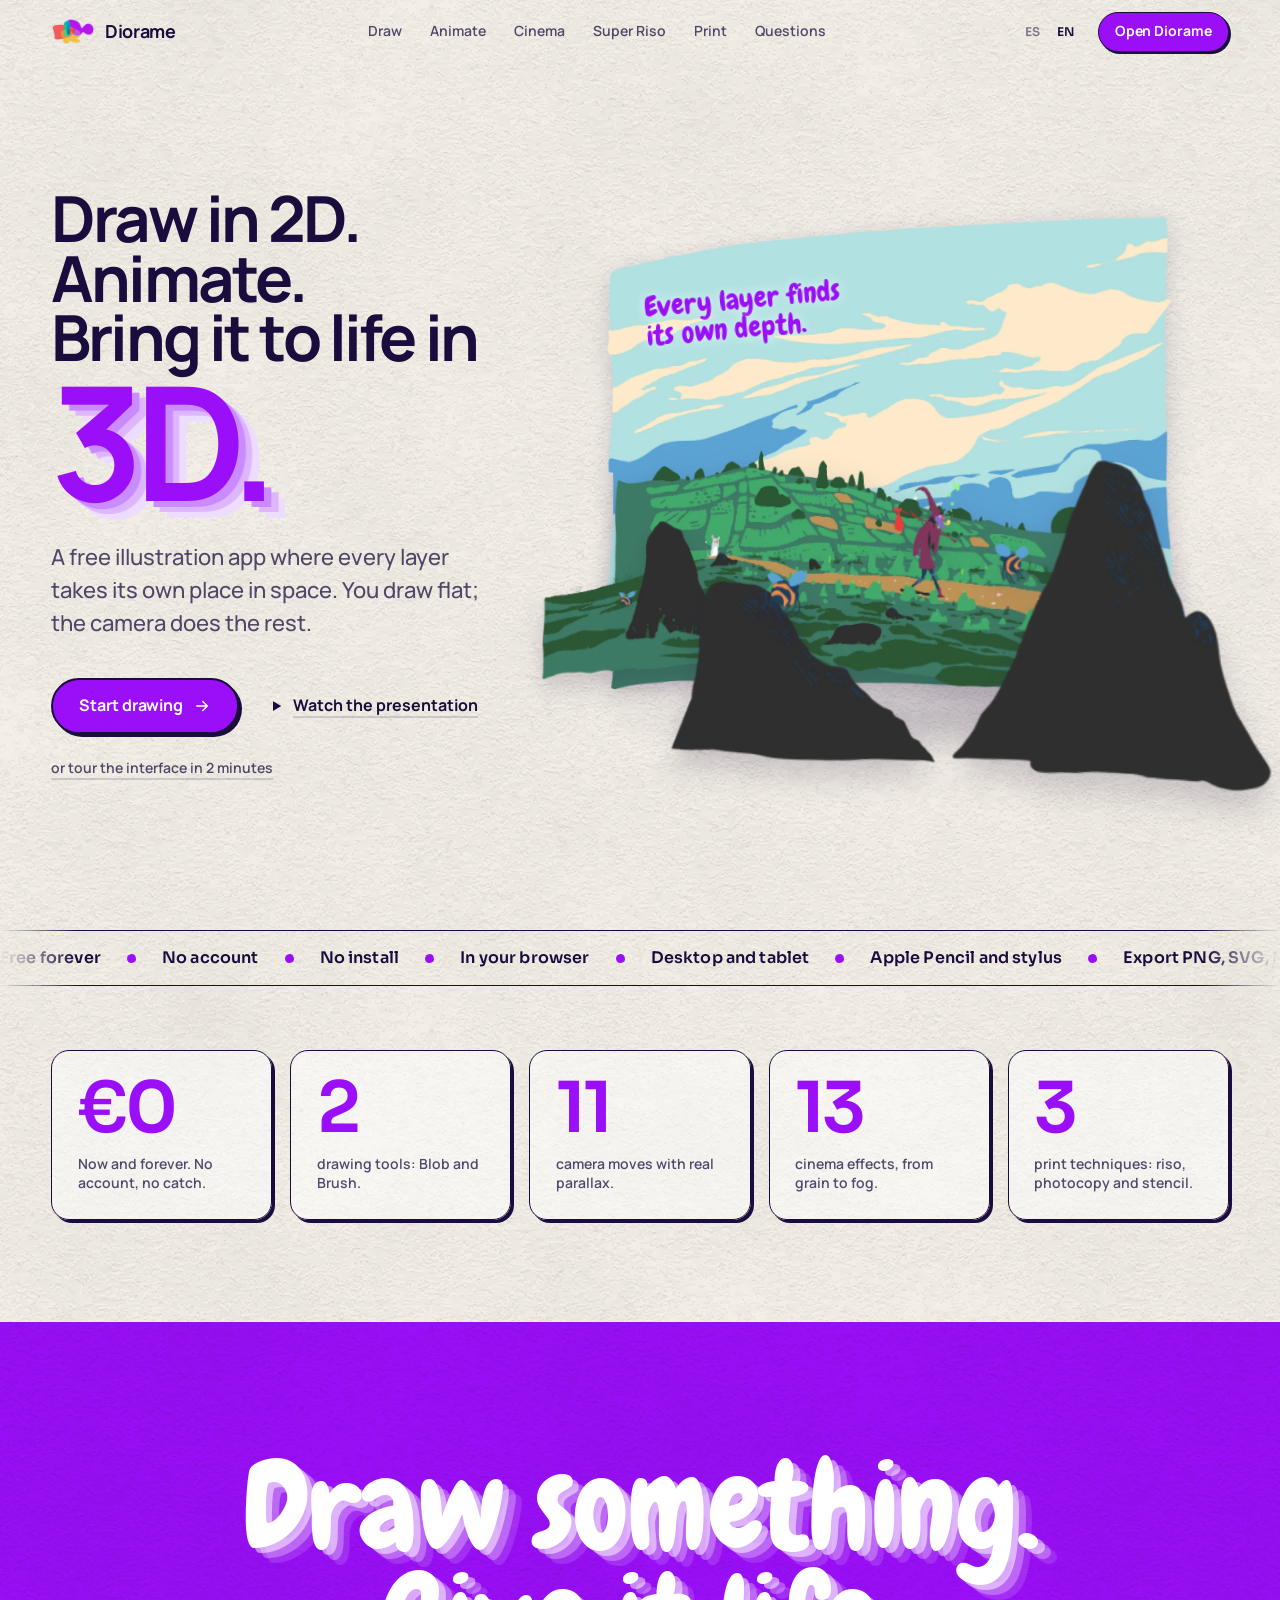
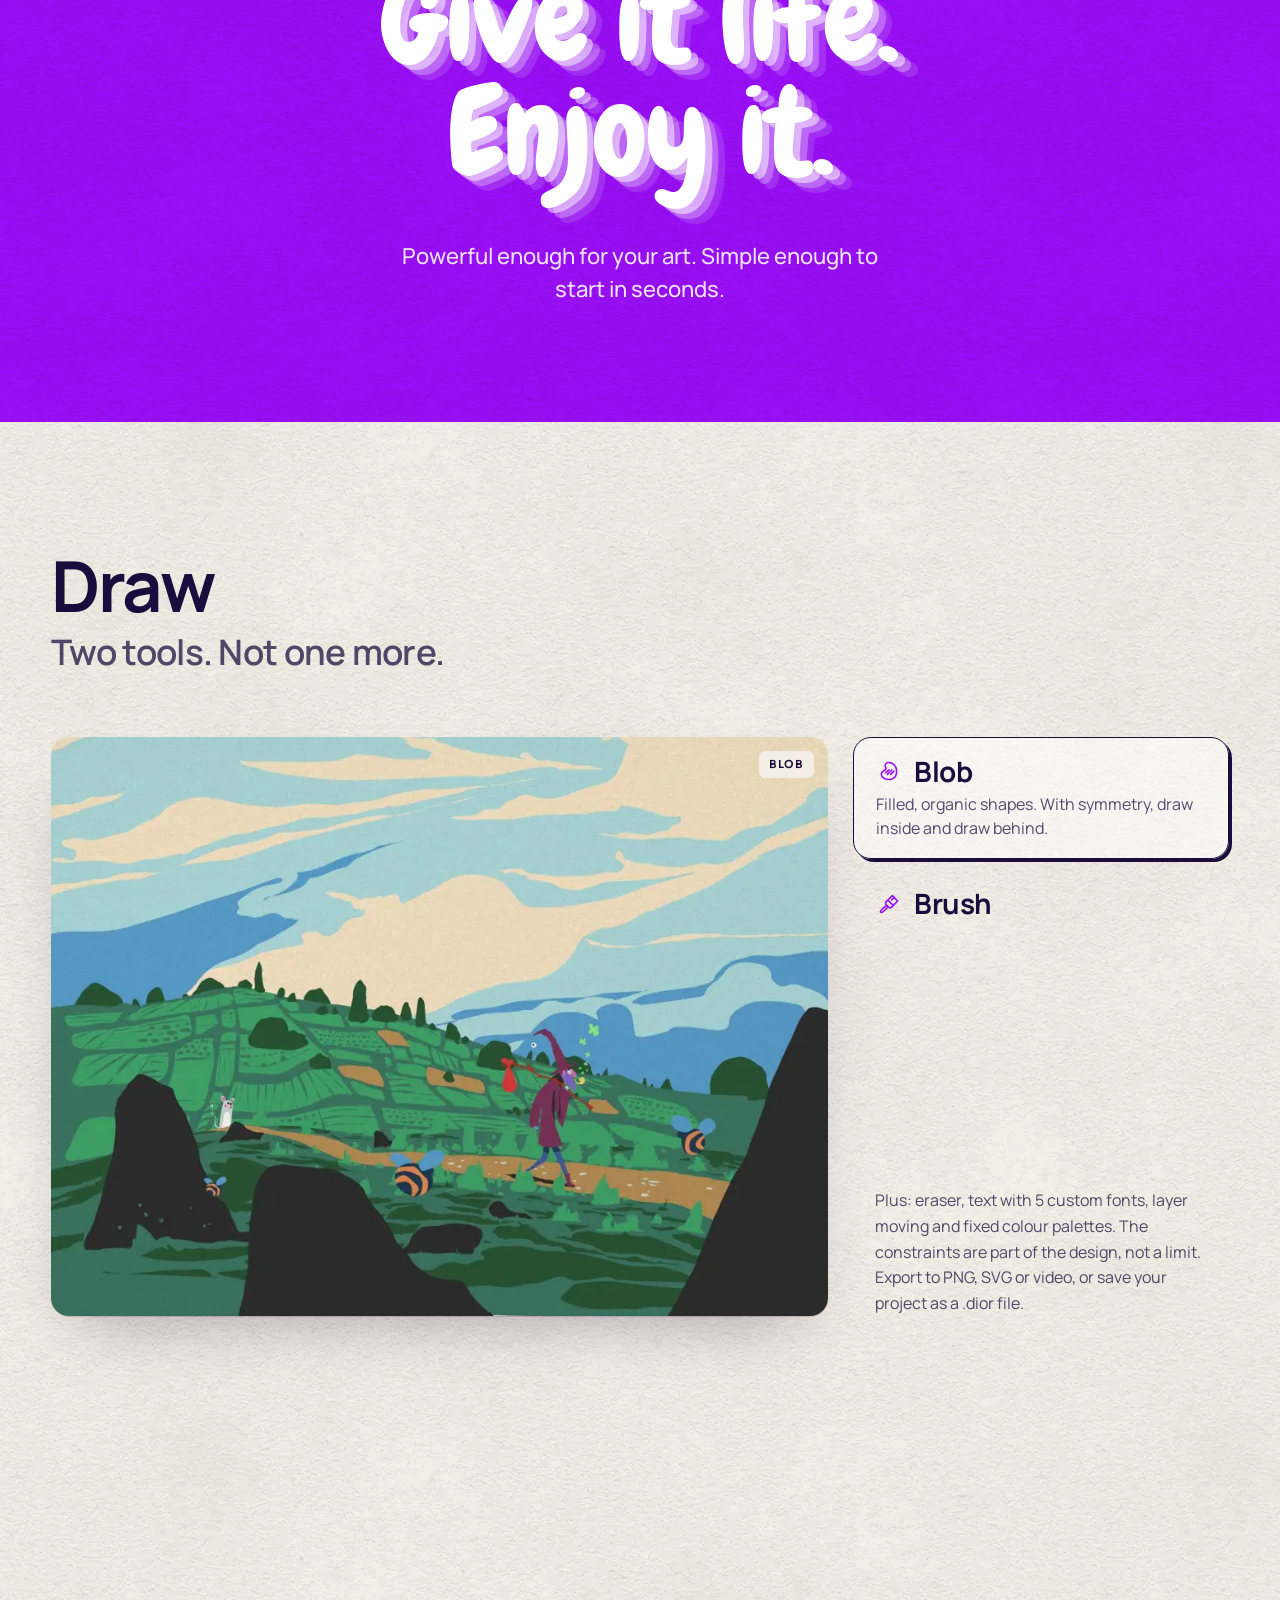
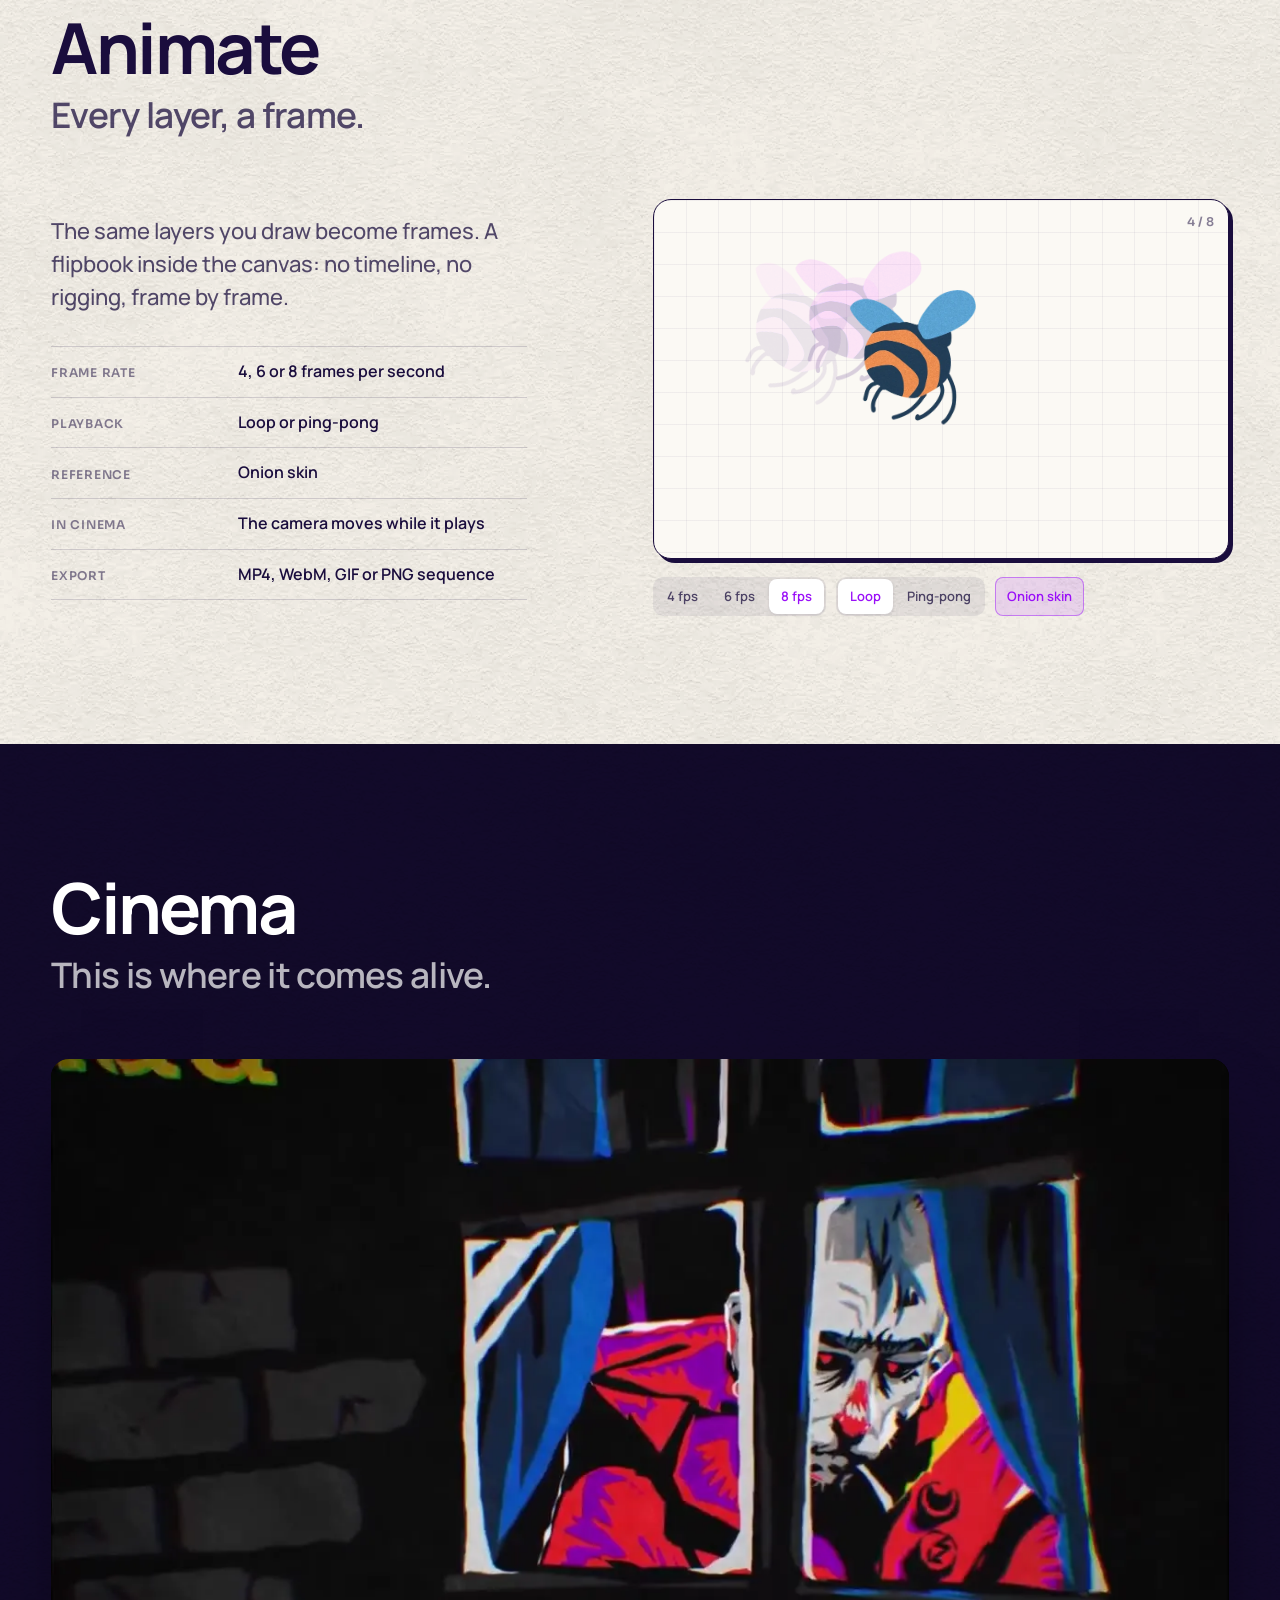
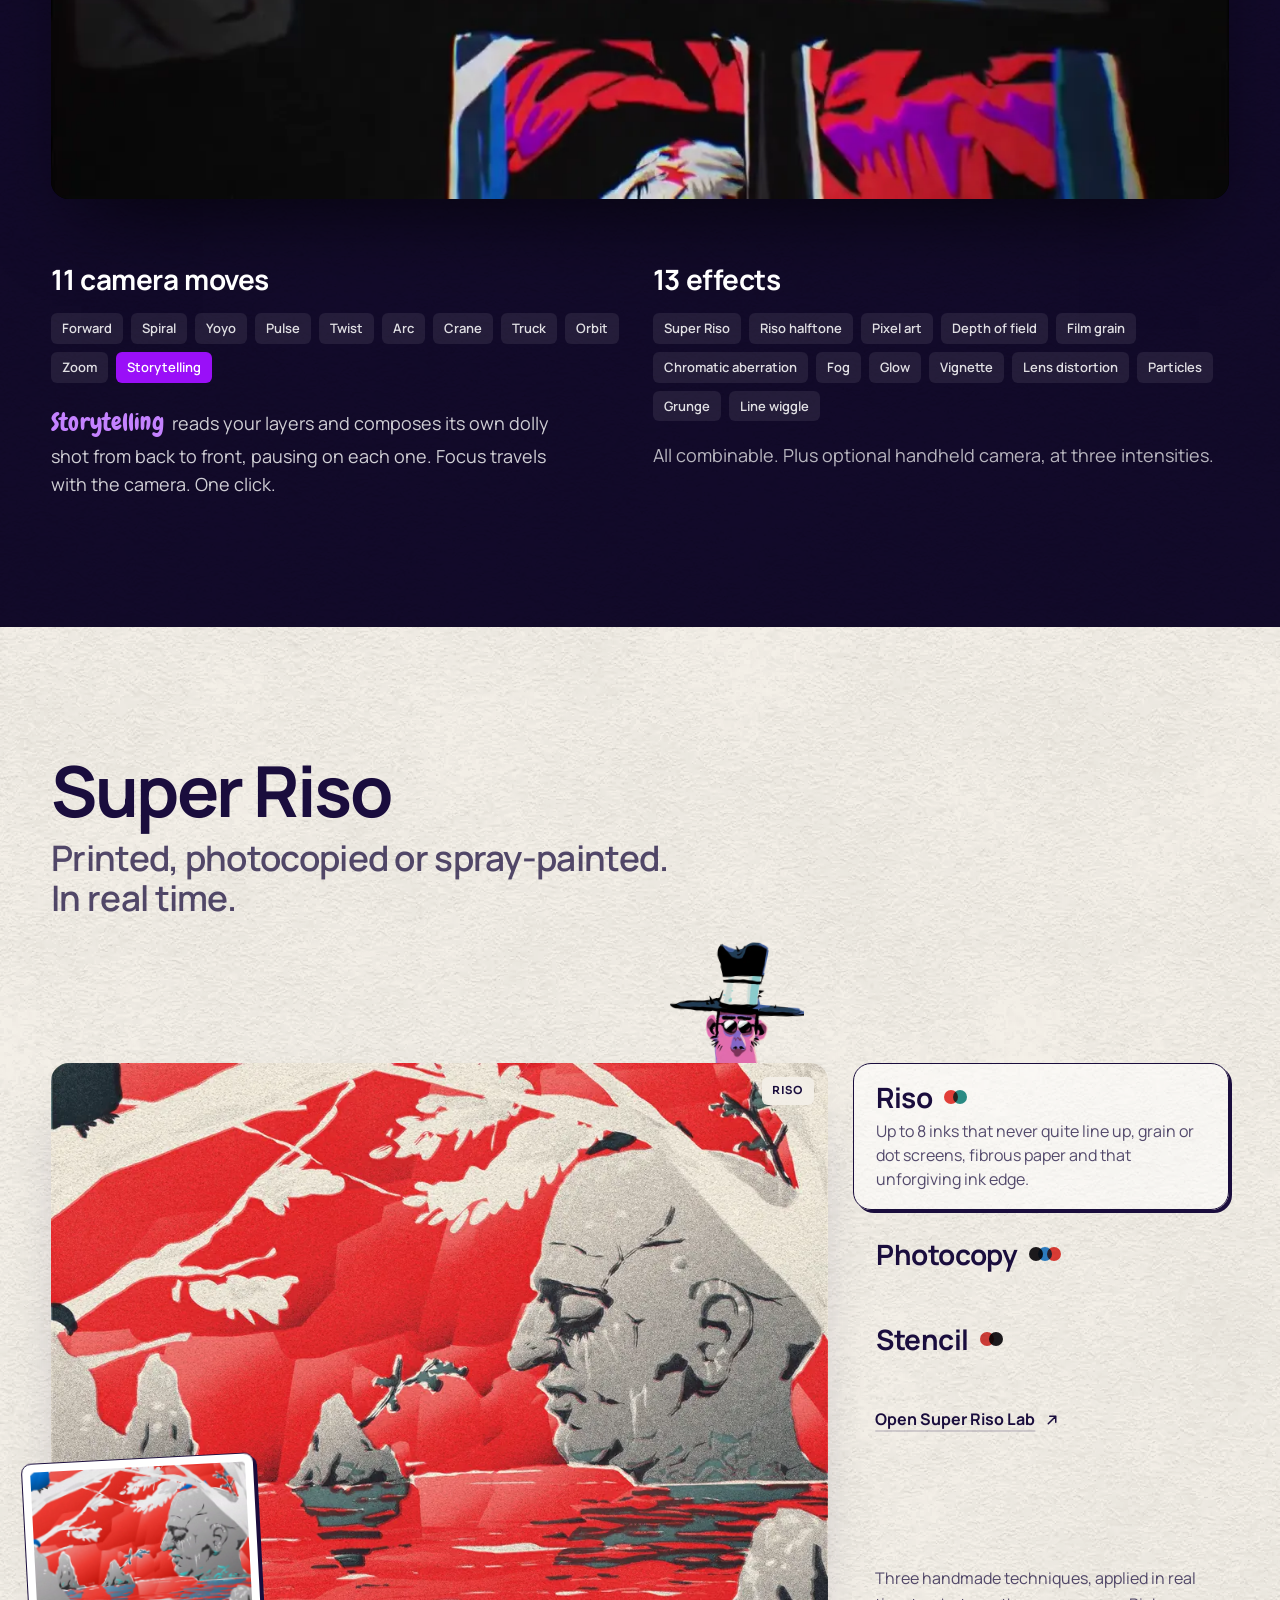
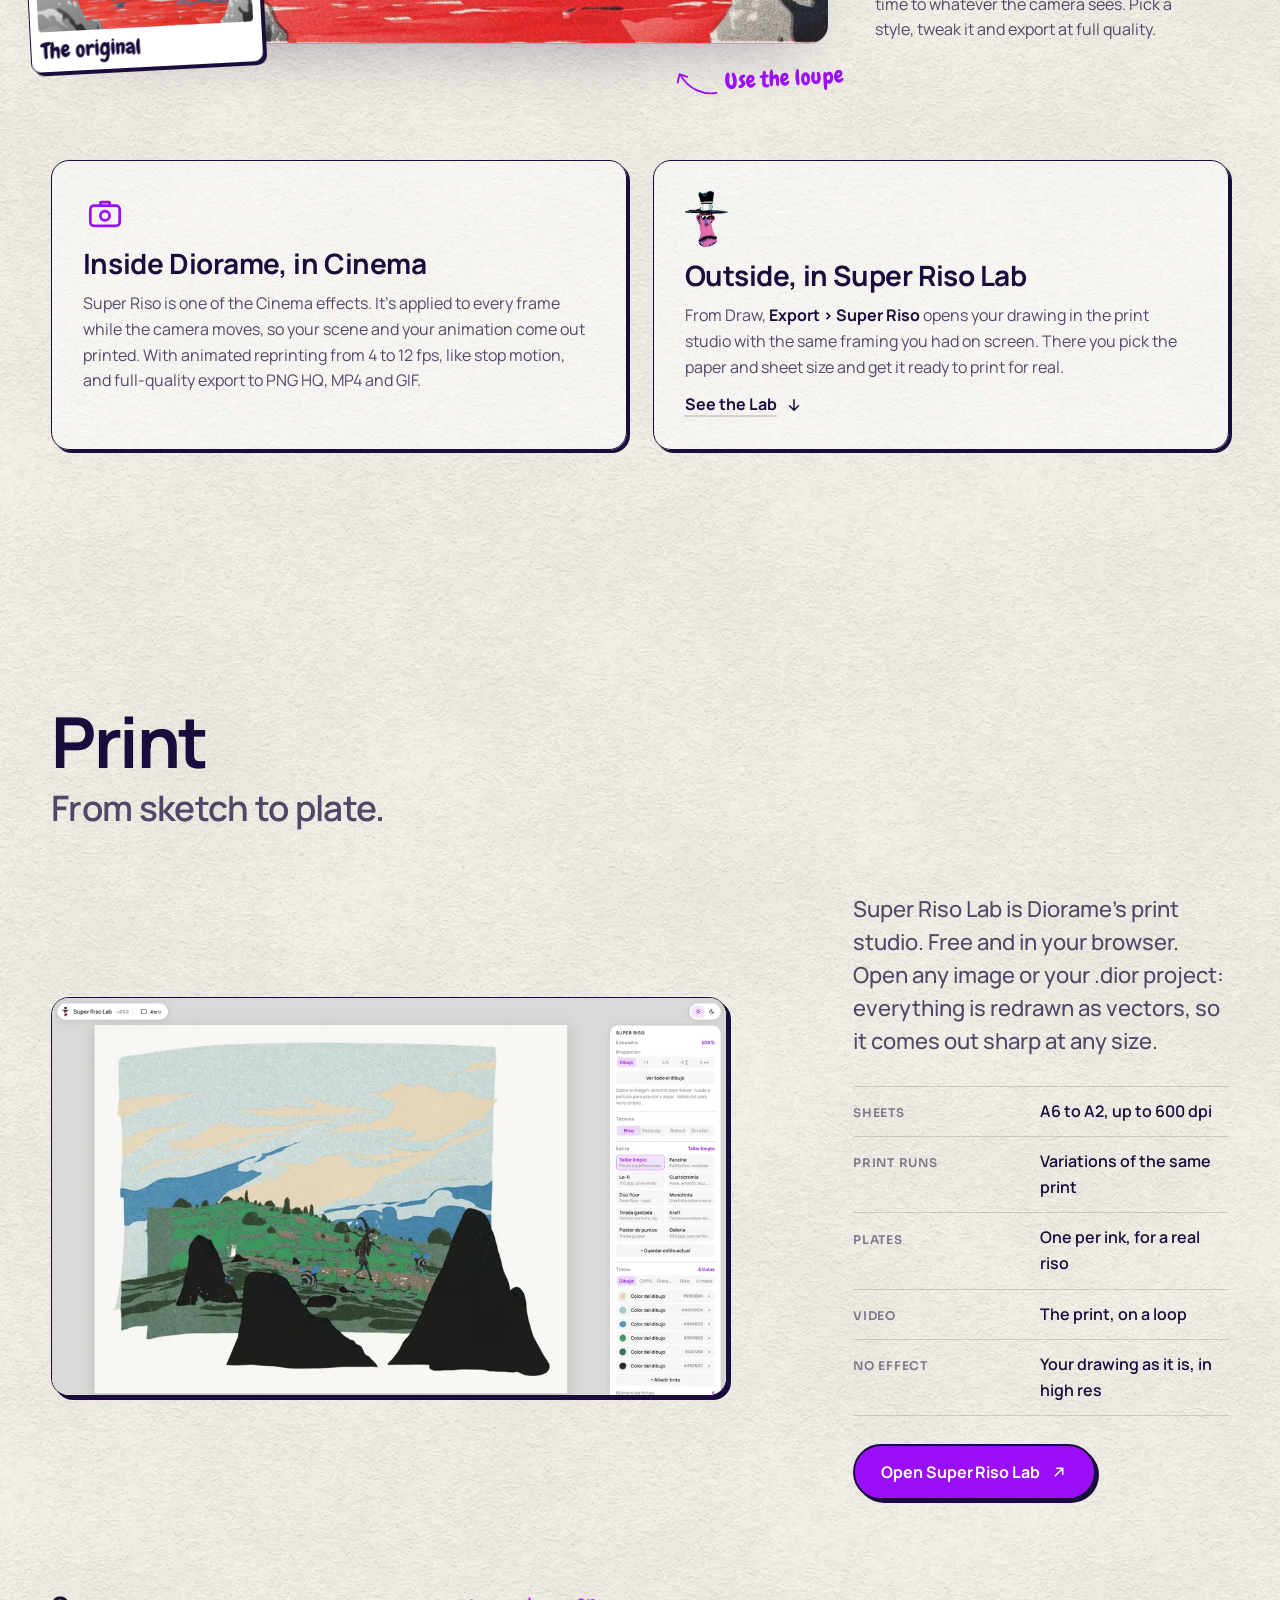
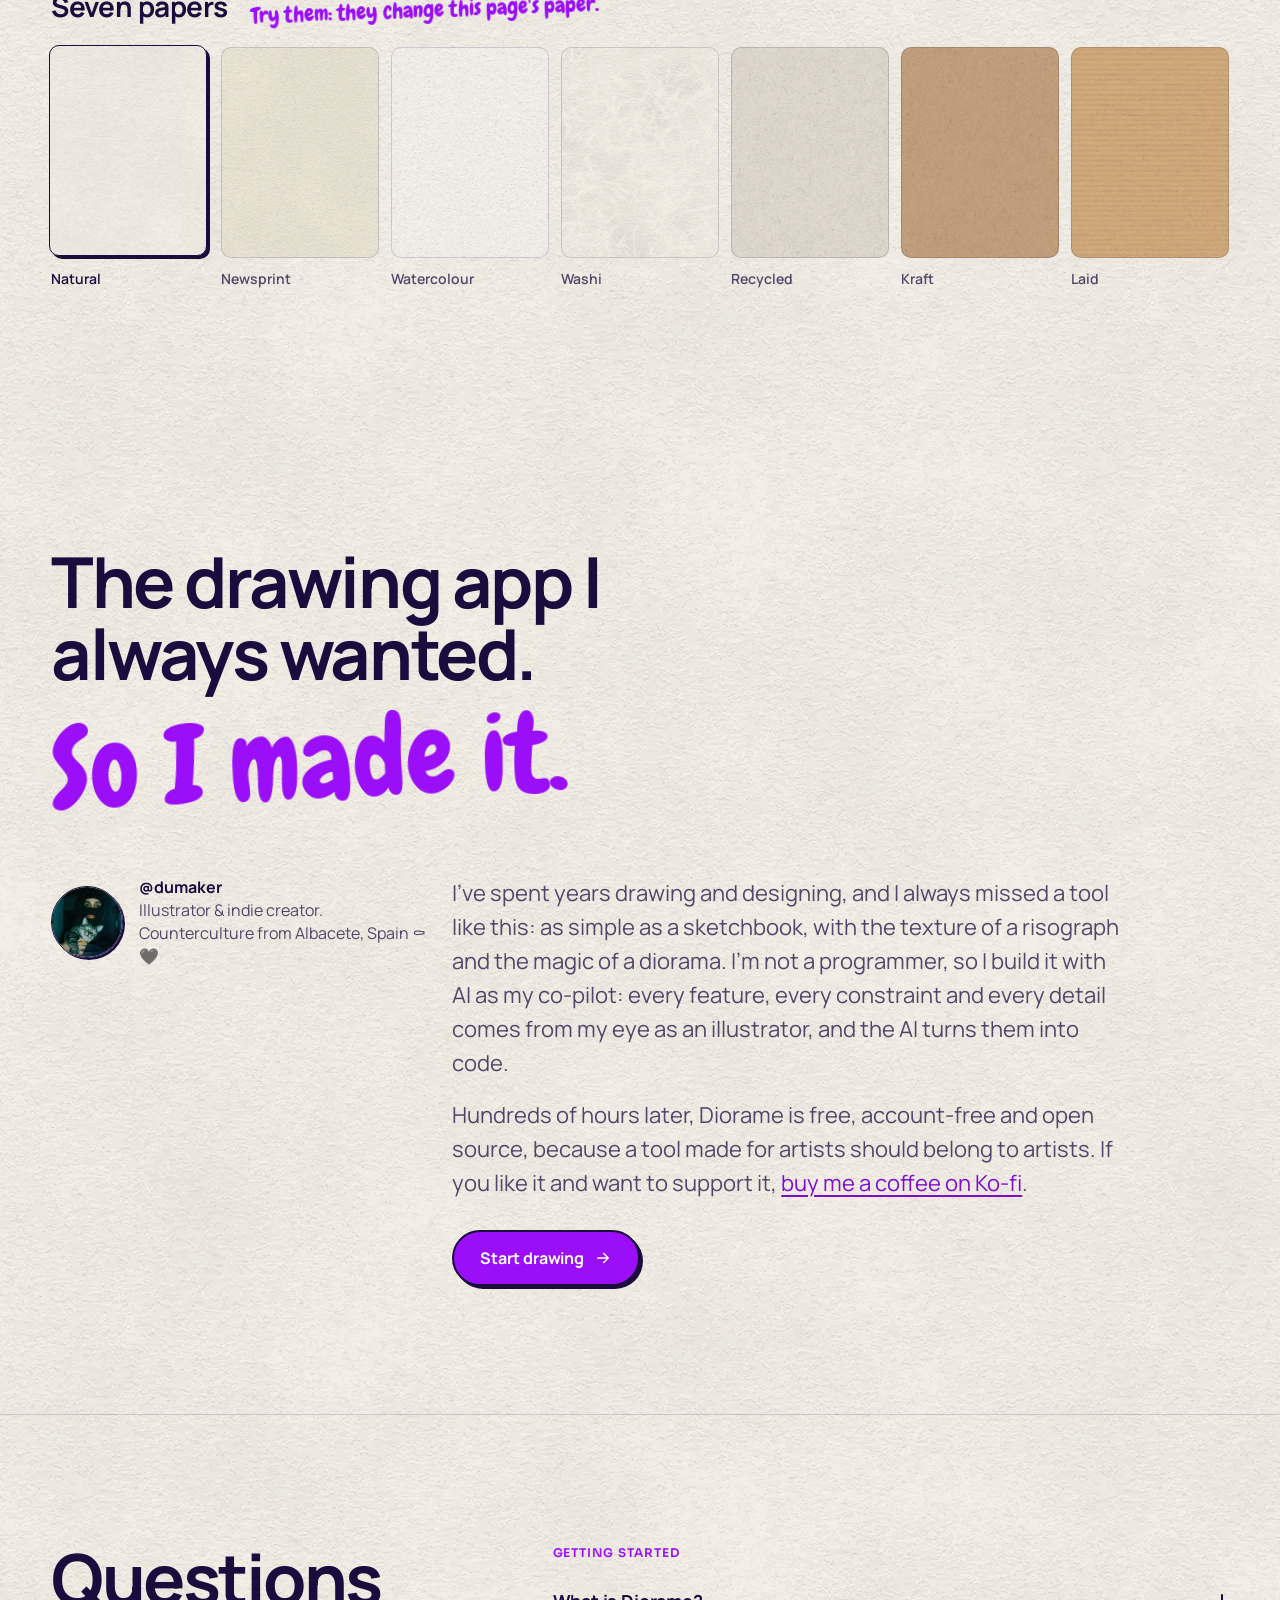
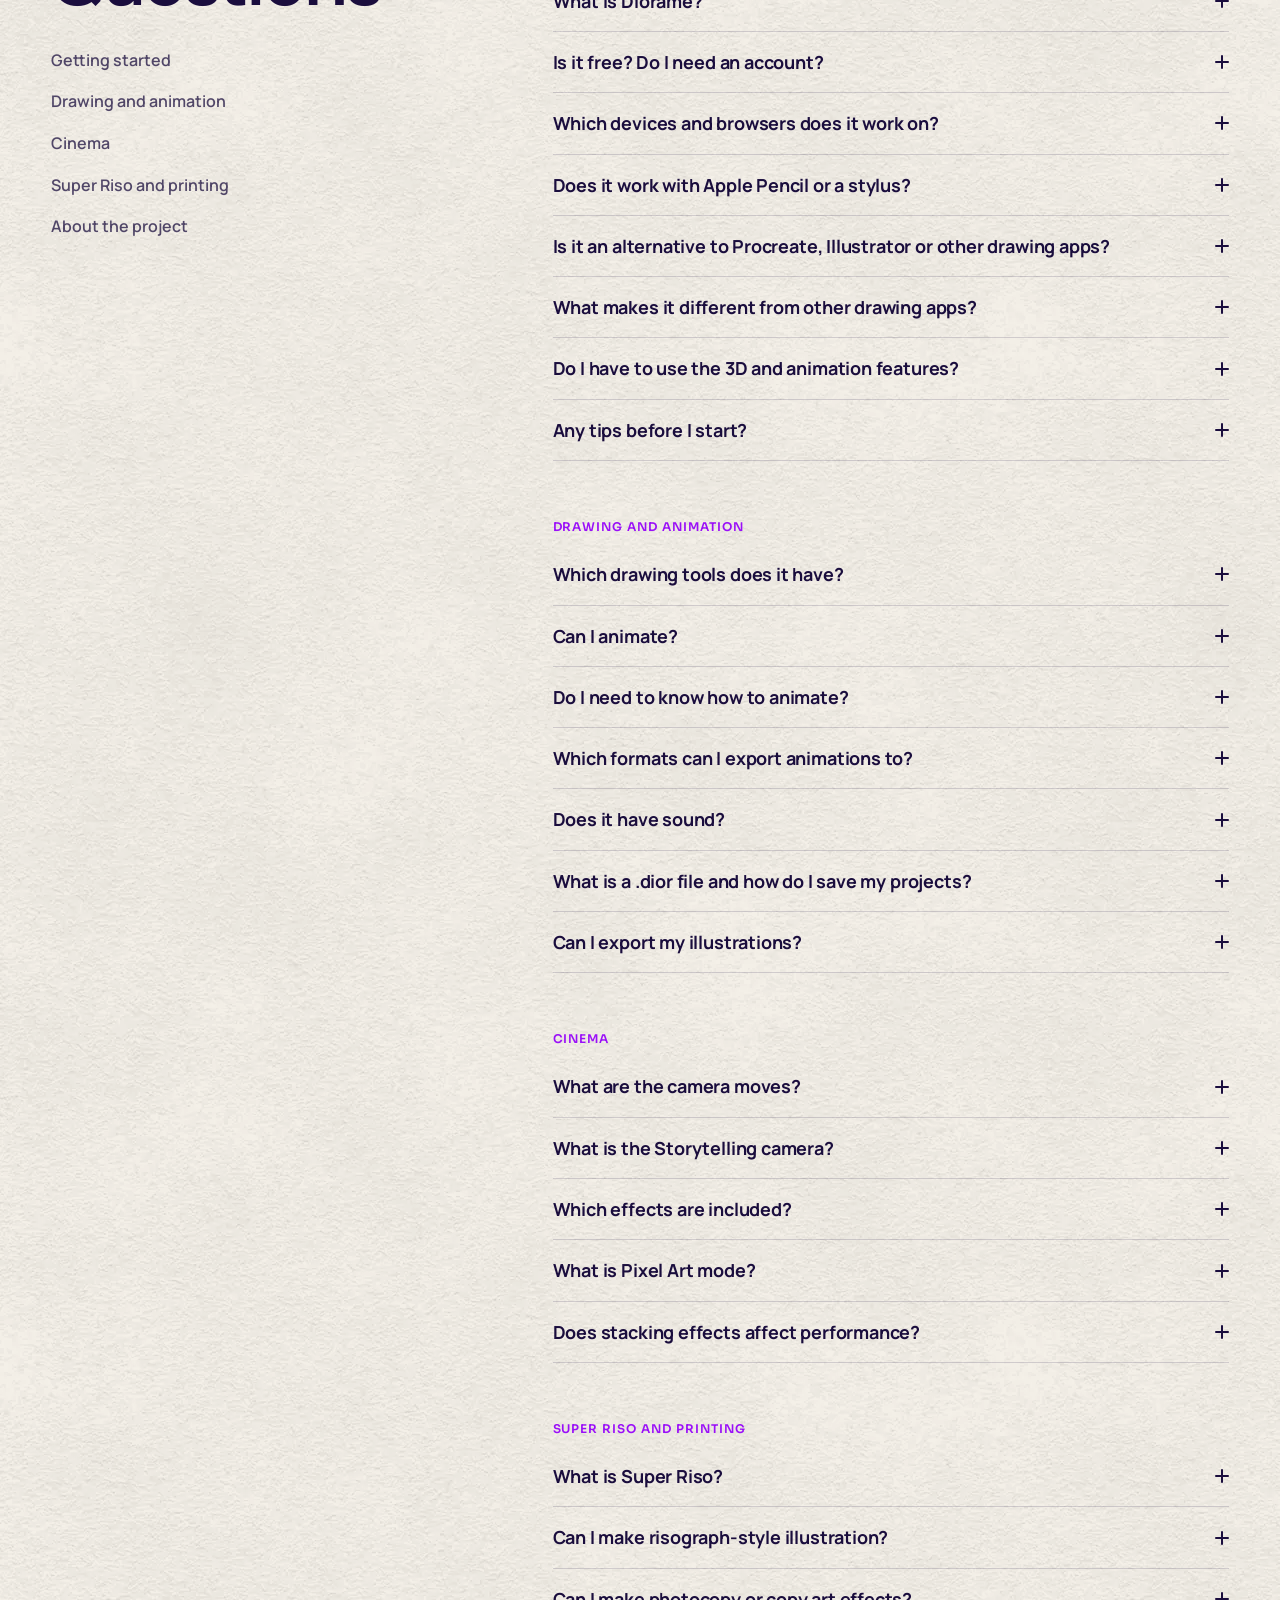
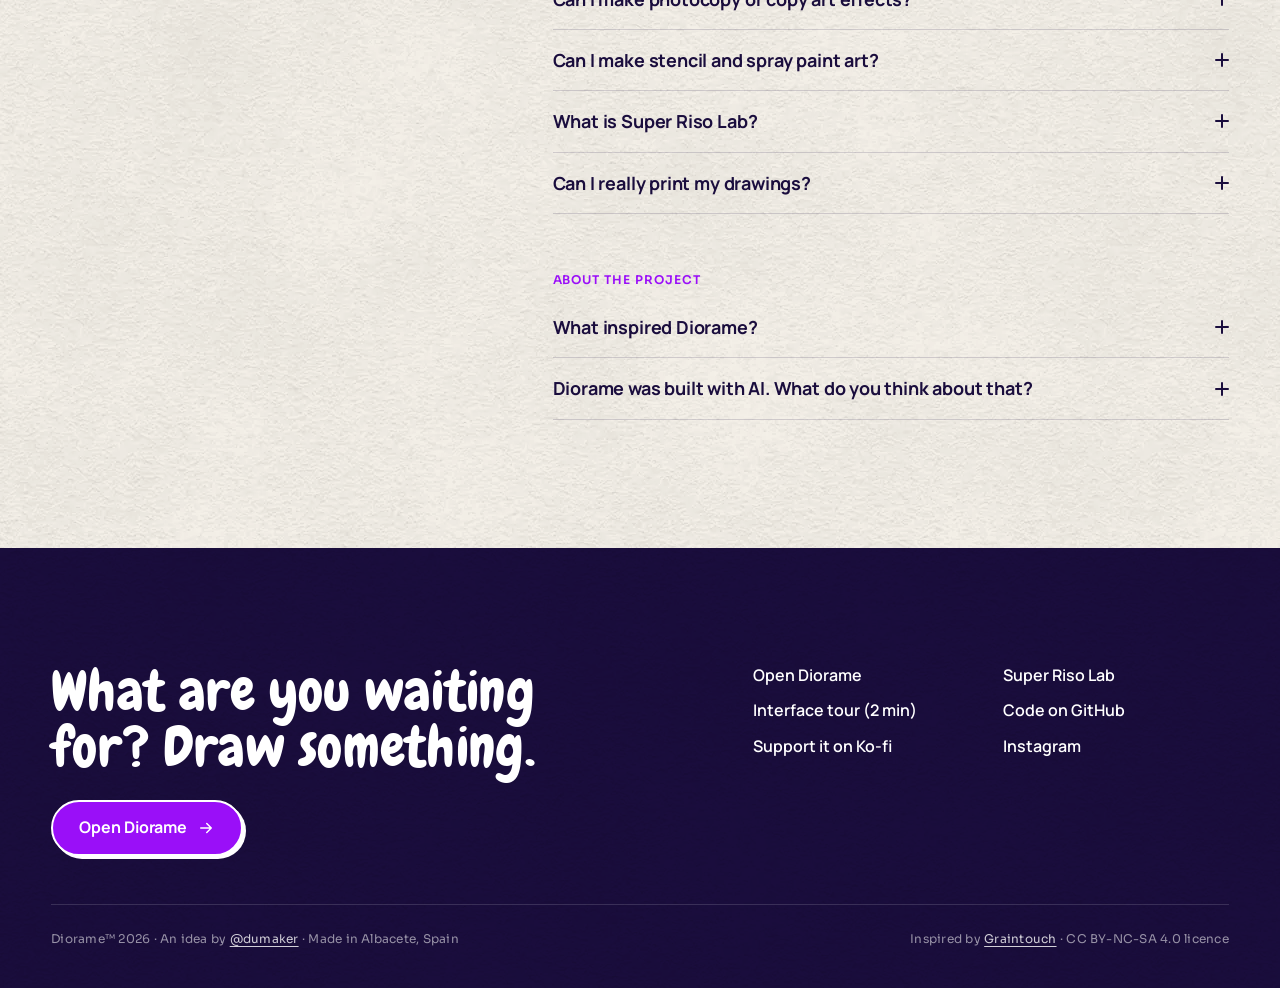
==== commit 79b64d60: "seo: root crawler fallback, x-default to /en/, sitemap with hreflang alternates, robots.txt Co-Autho" ====
--- a/en/index.html
+++ b/en/index.html
@@ -23,7 +23,7 @@
   <link rel="canonical" href="https://diorame.com/en/">
   <link rel="alternate" hreflang="en" href="https://diorame.com/en/">
   <link rel="alternate" hreflang="es" href="https://diorame.com/es/">
-  <link rel="alternate" hreflang="x-default" href="https://diorame.com/">
+  <link rel="alternate" hreflang="x-default" href="https://diorame.com/en/">
 
   <link rel="icon" type="image/png" href="../assets/img/favicon.png">
   <link rel="preload" href="../assets/fonts/manrope-latin-700-normal.woff2" as="font" type="font/woff2" crossorigin>
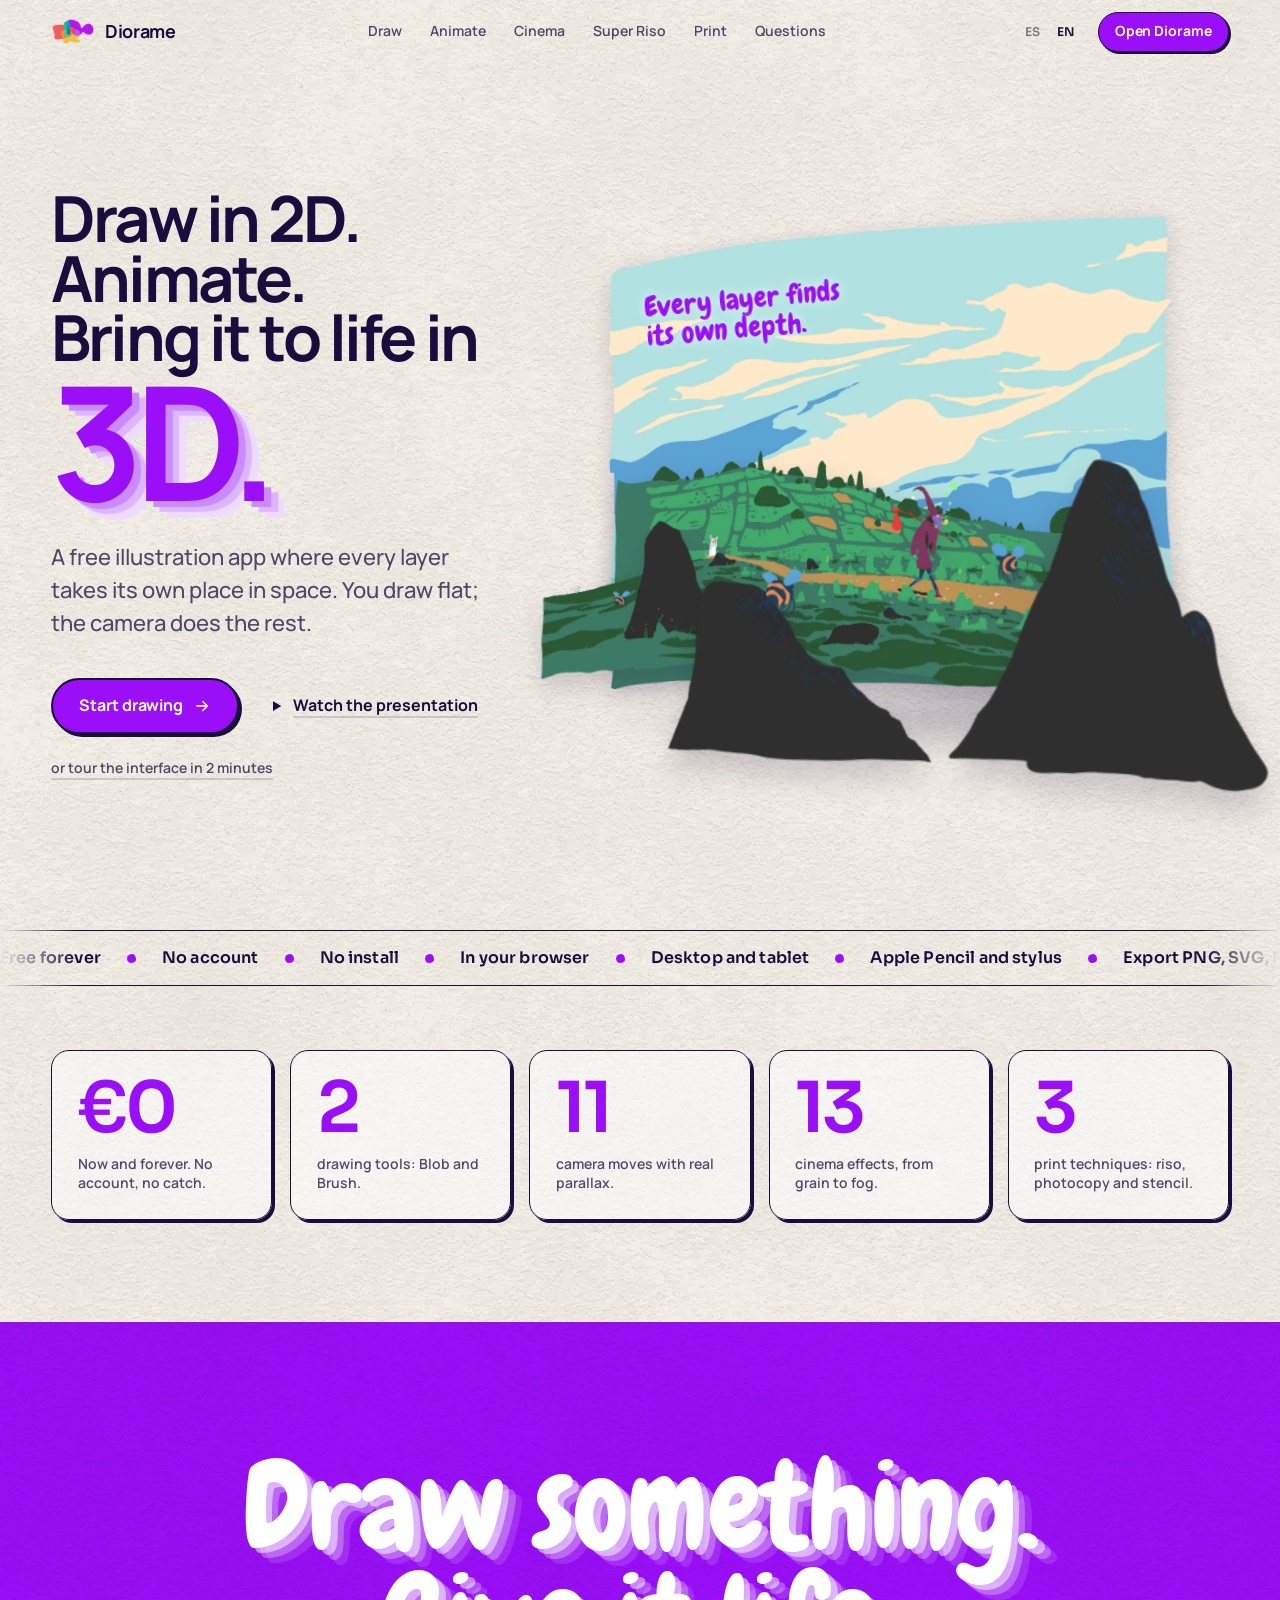
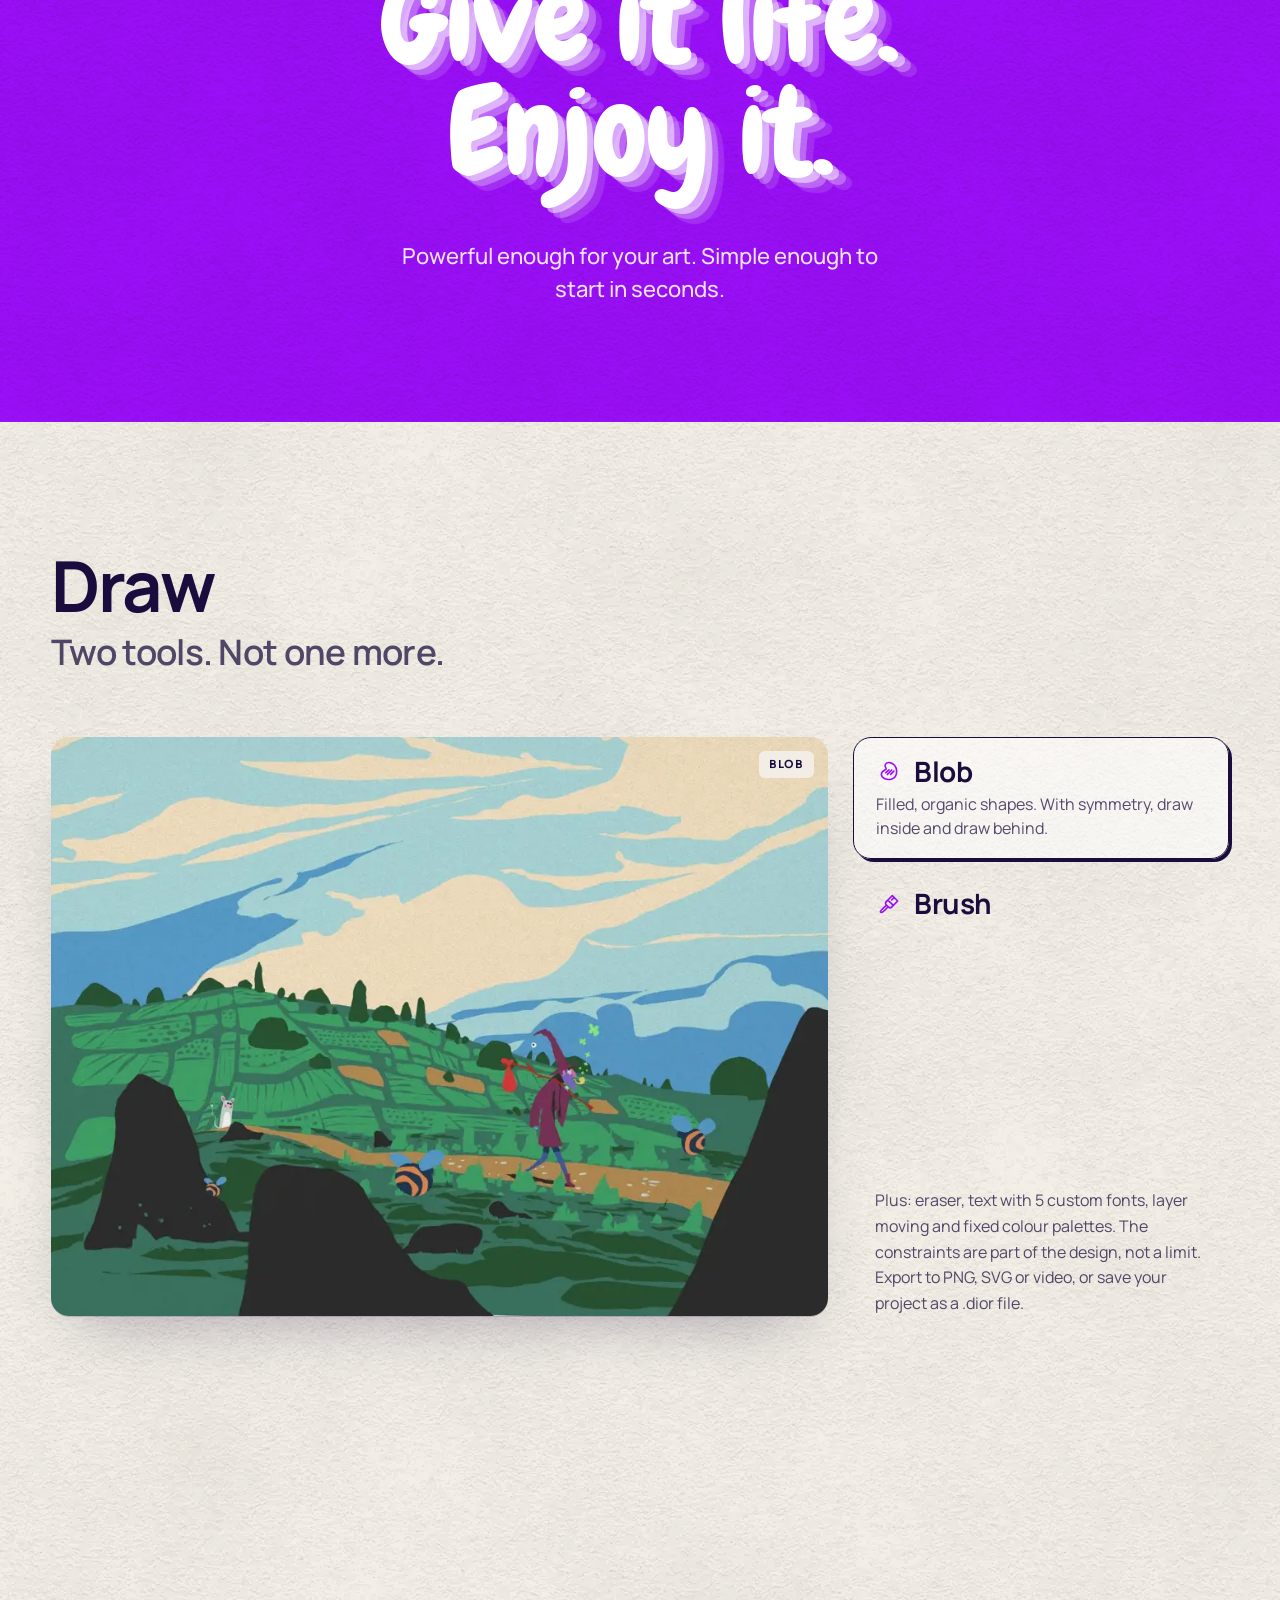
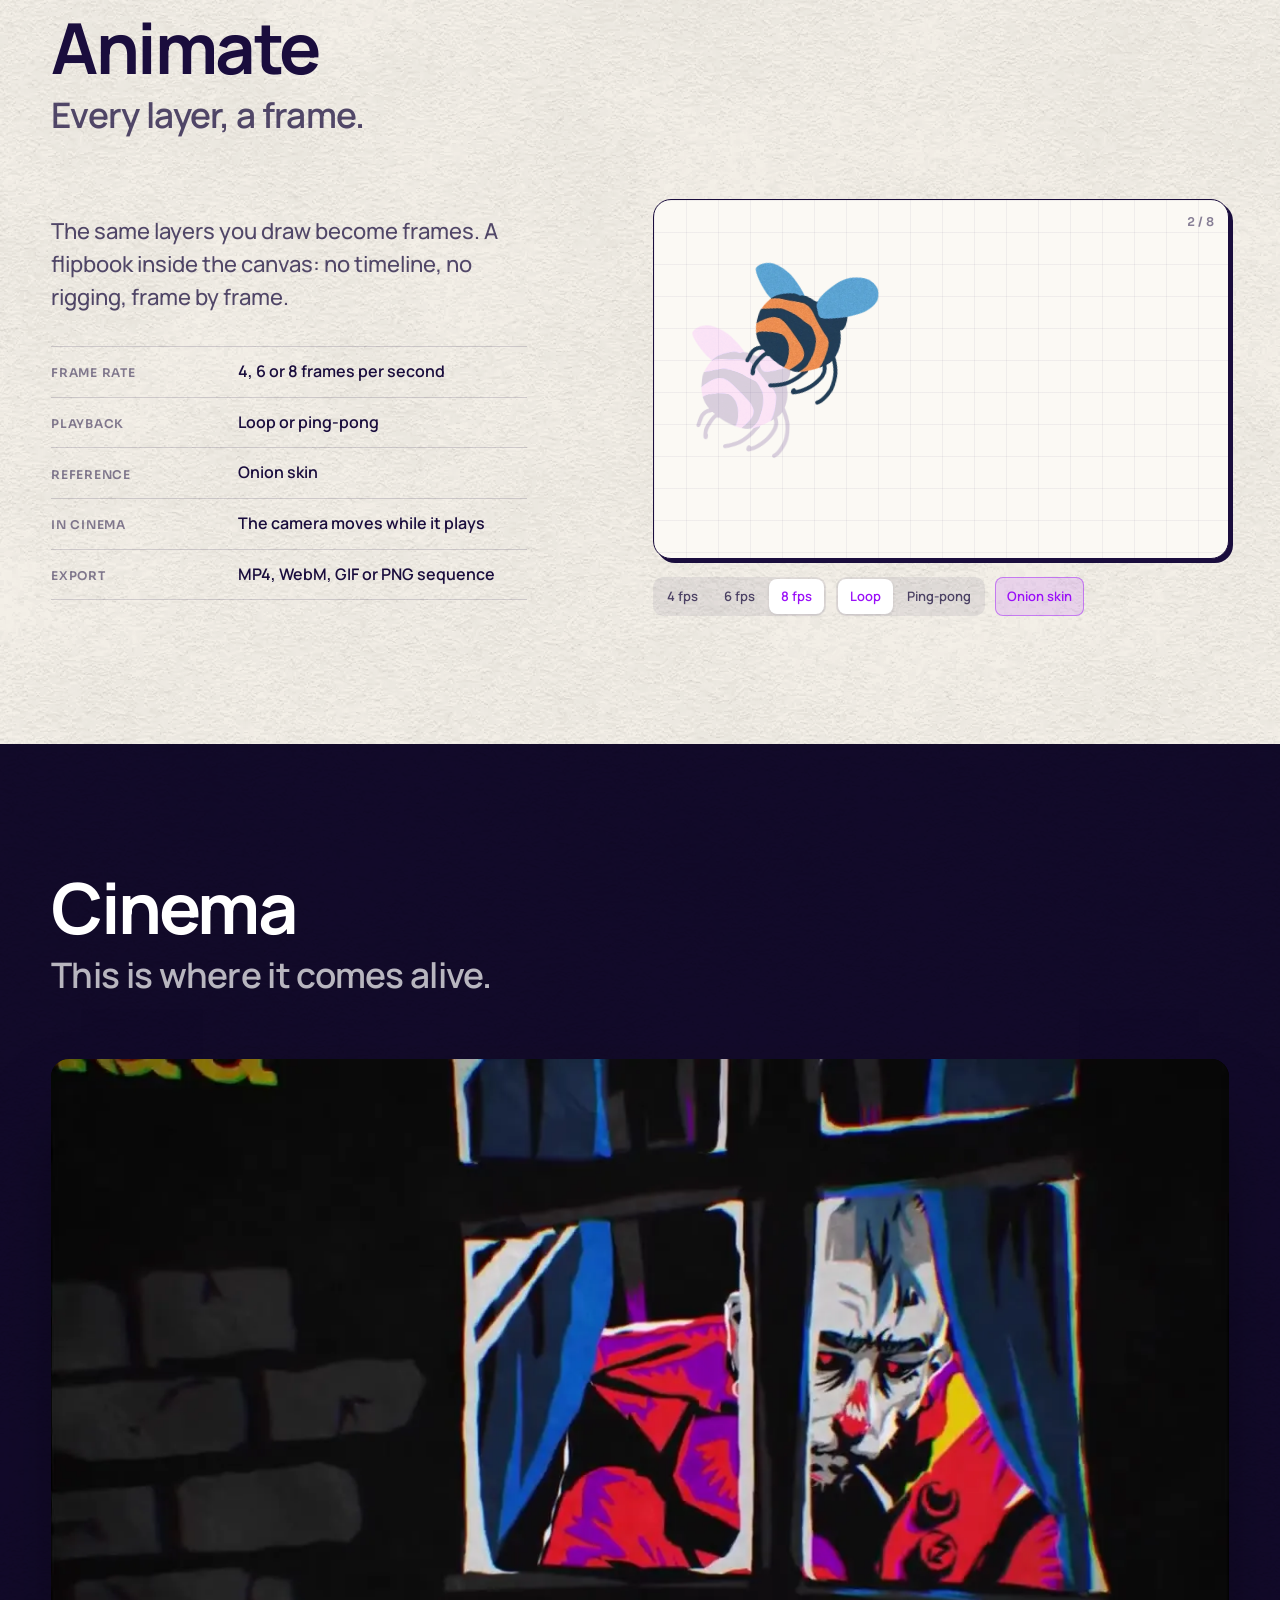
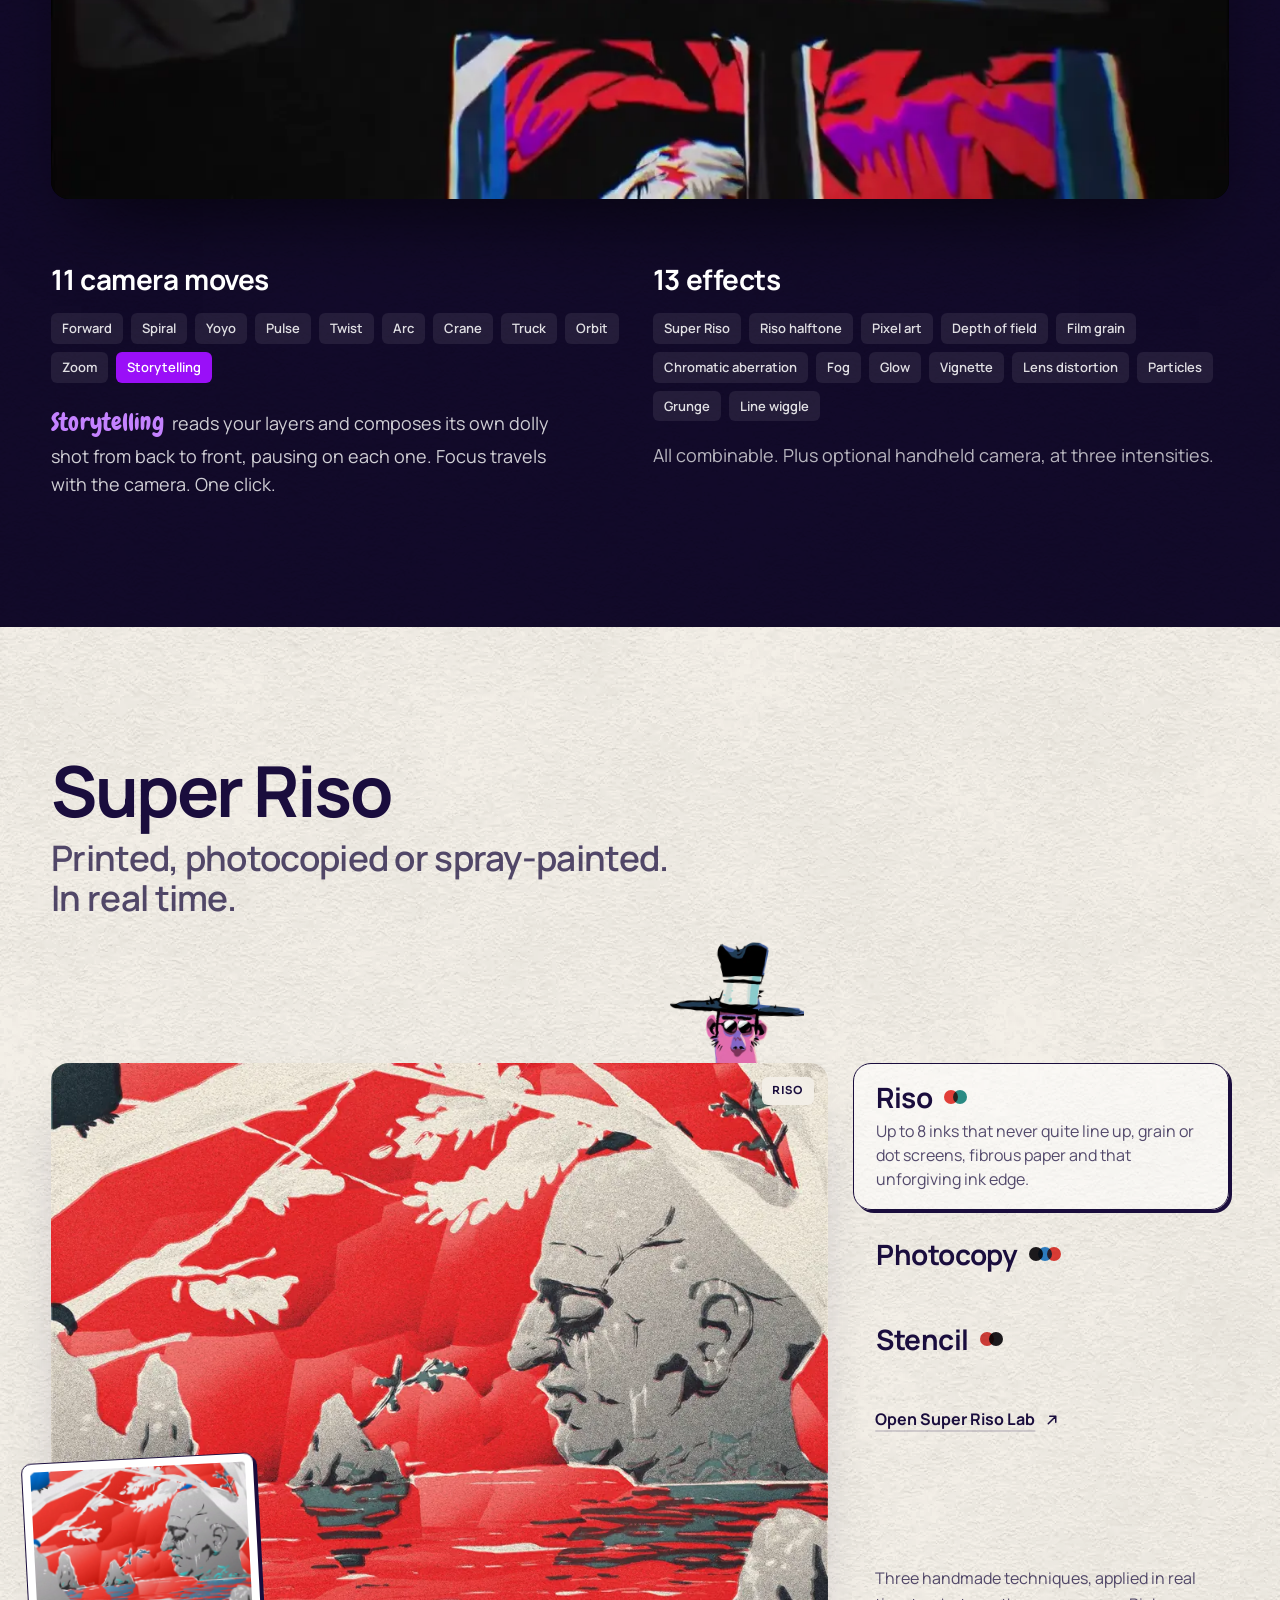
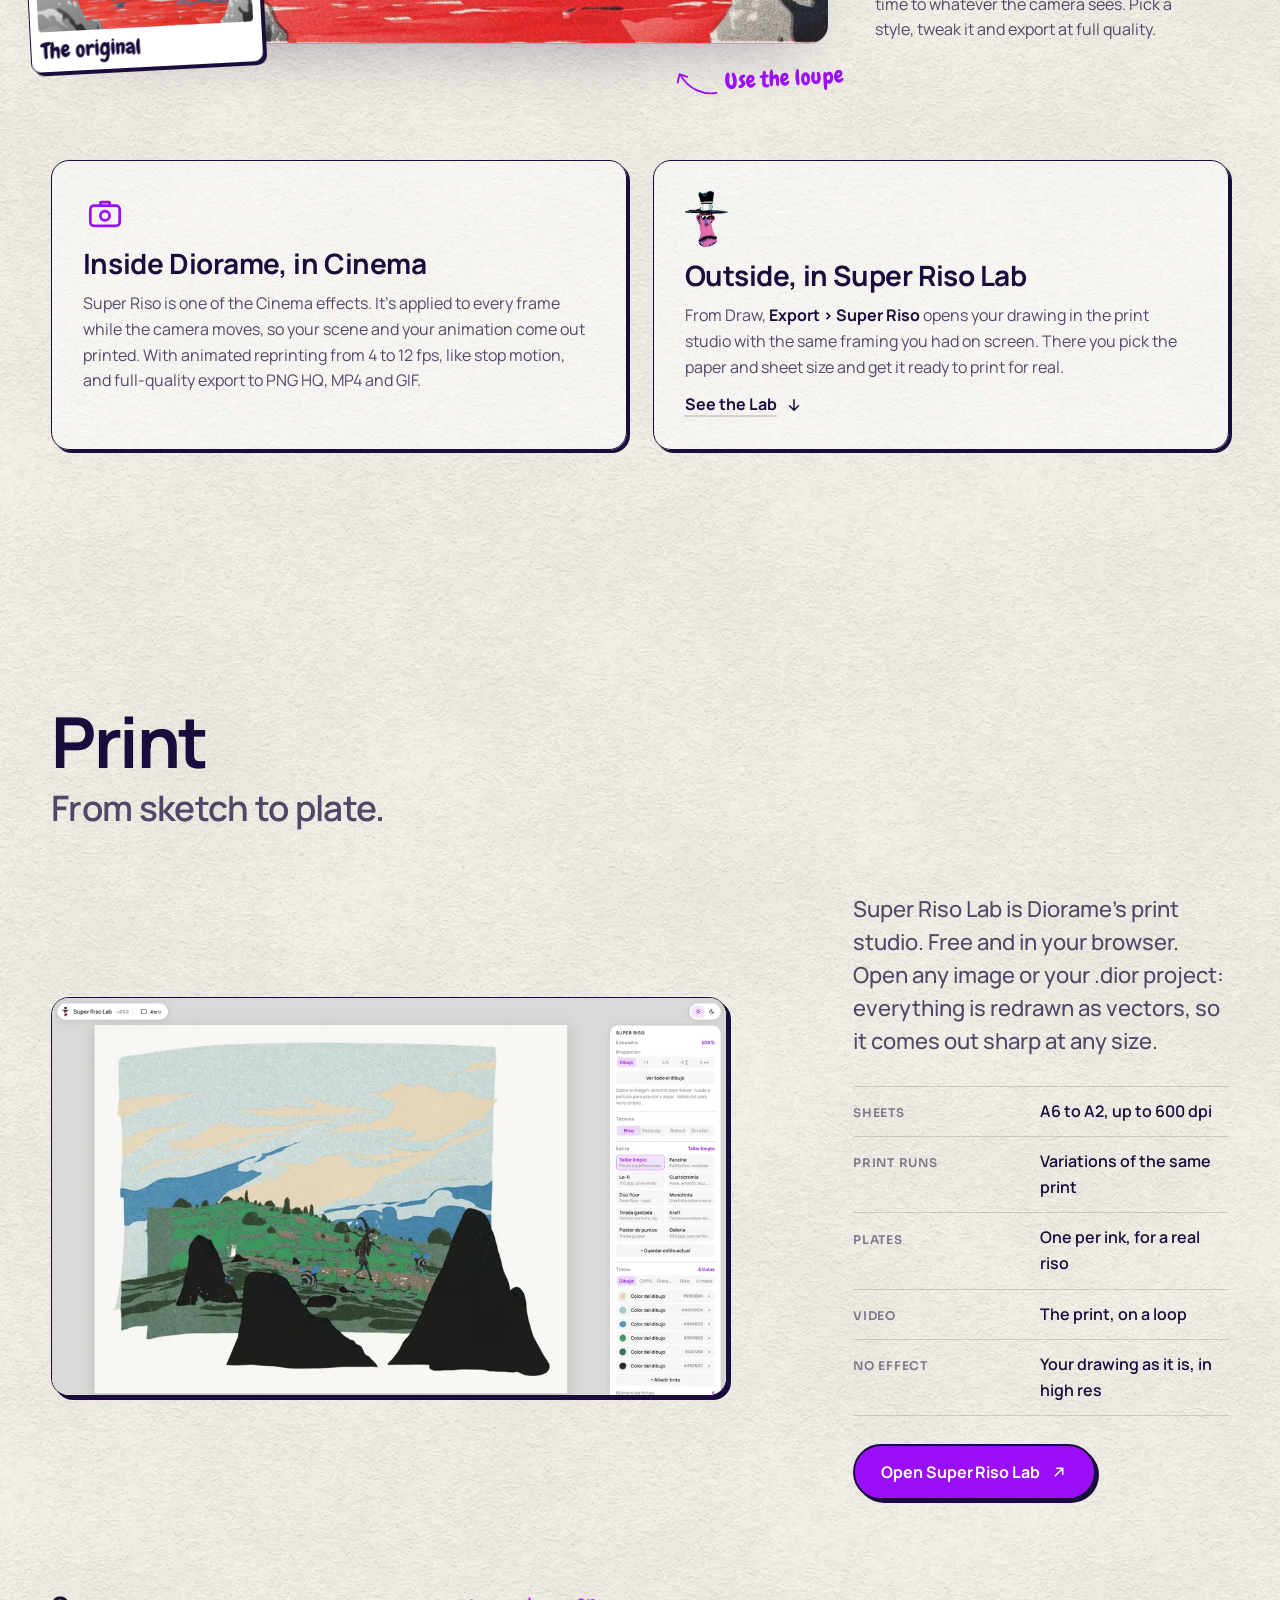
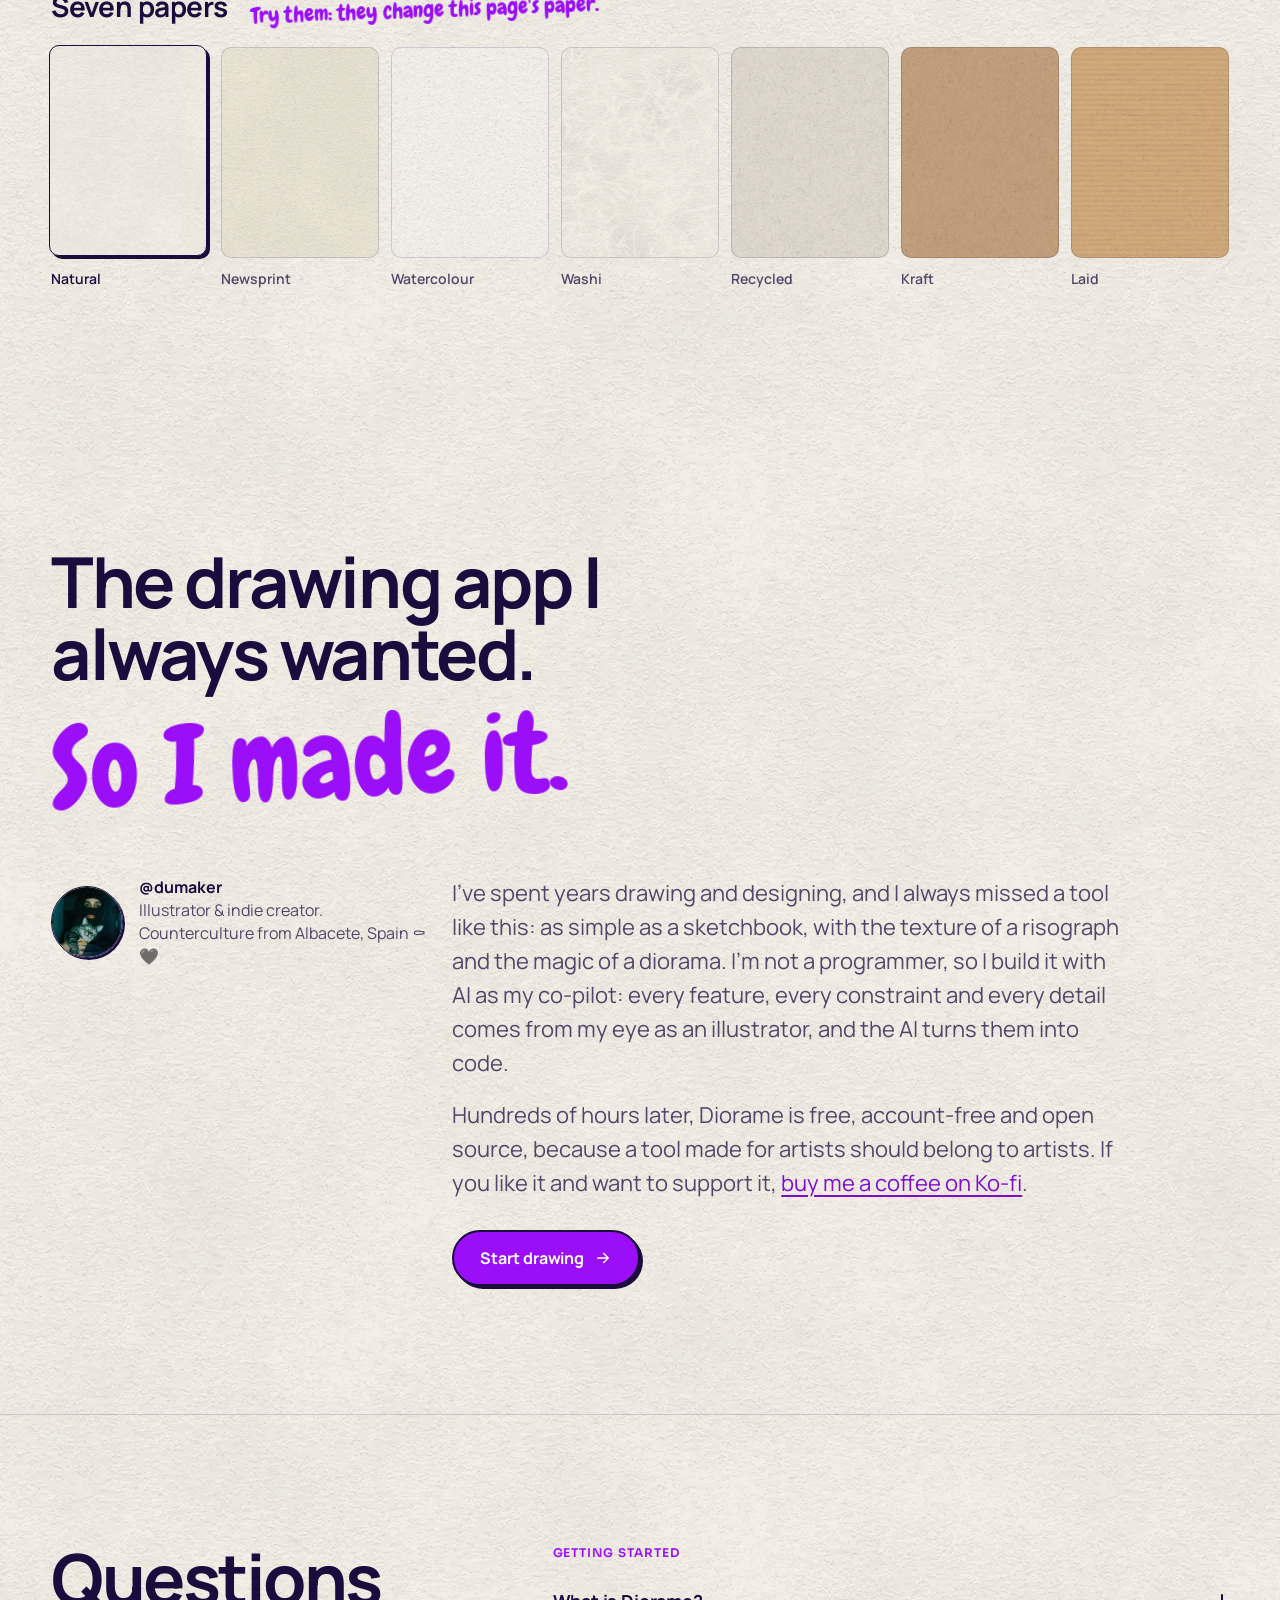
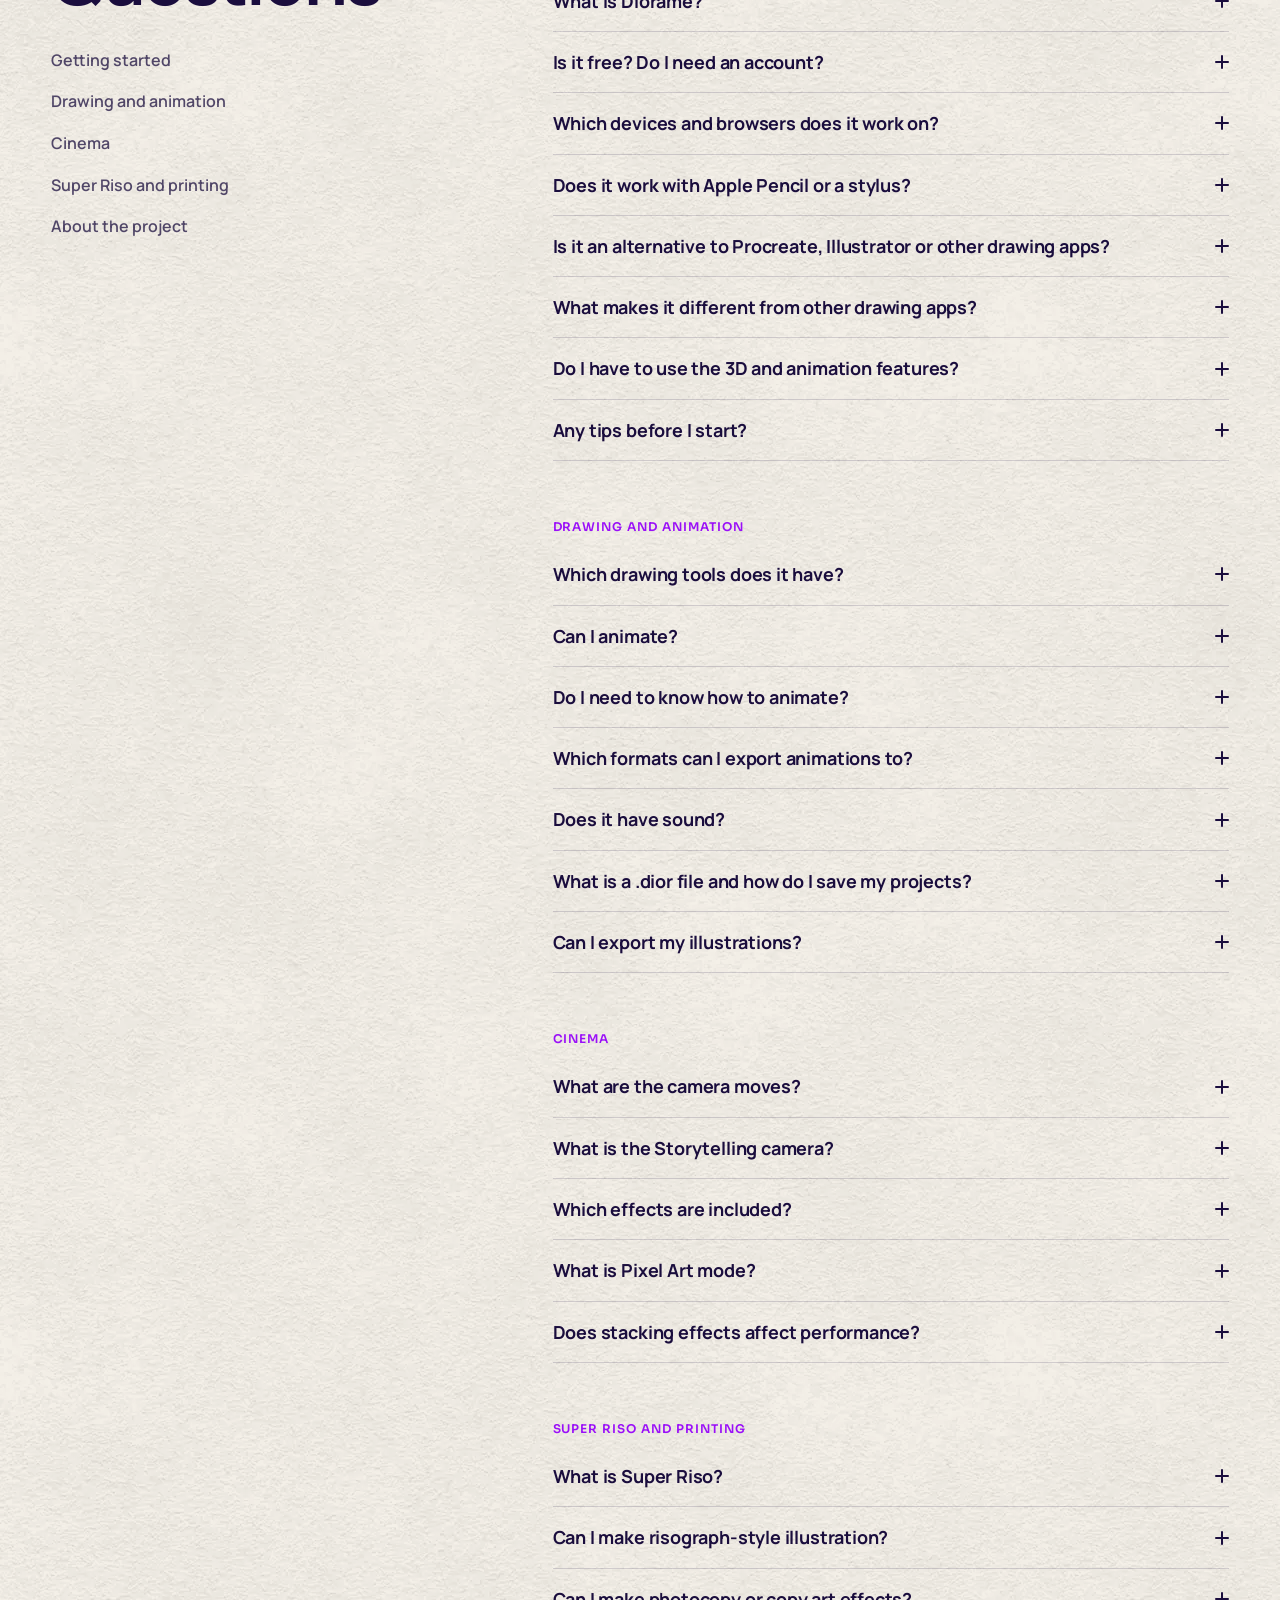
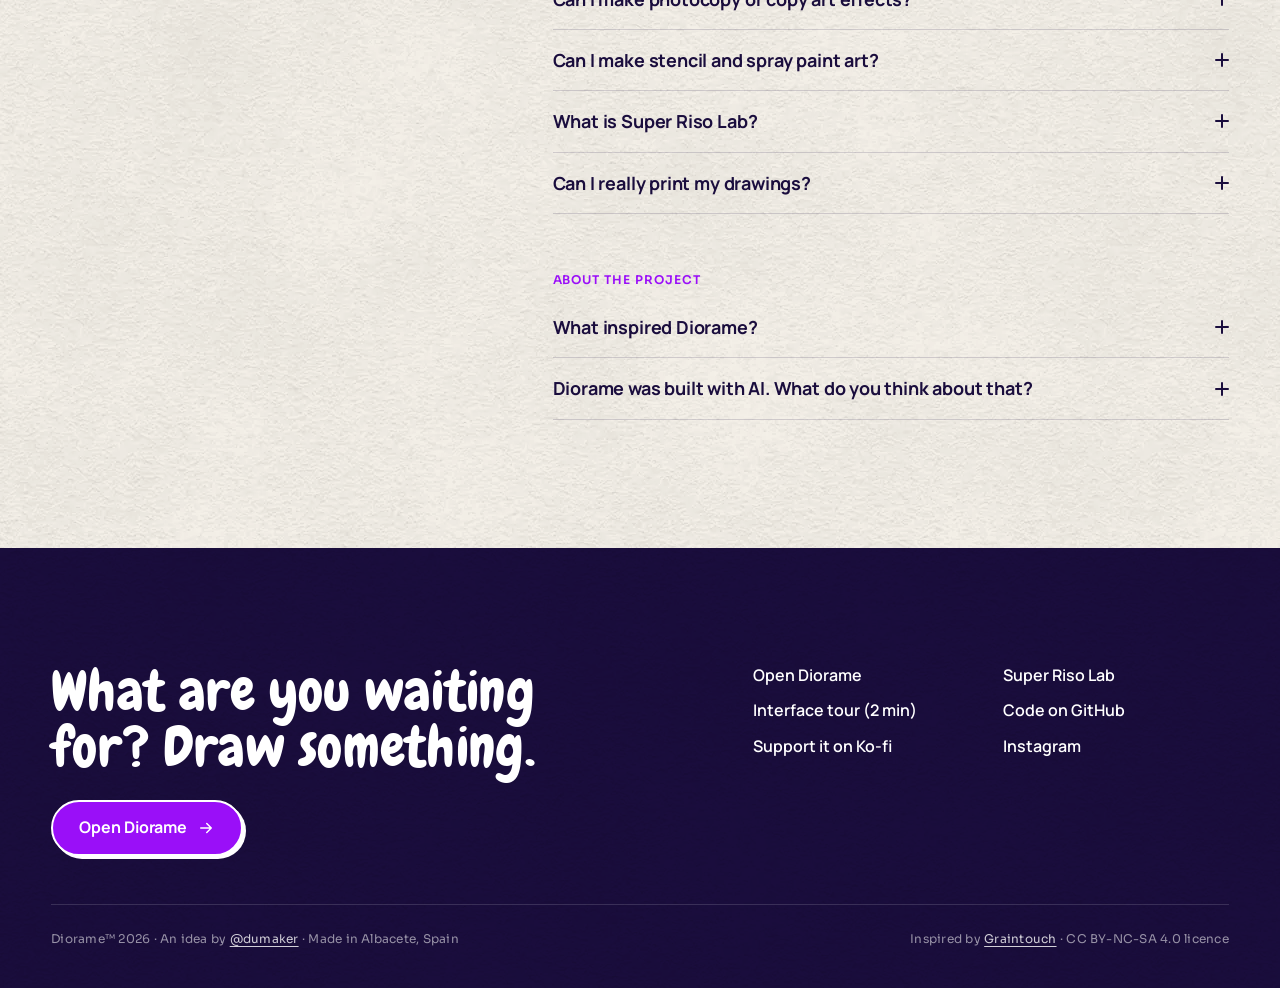
==== commit e91e45f9: "seo: JSON-LD WebApplication and FAQPage in ES/EN, replace FAQ microdata Co-Authored-By: Claude Sonne" ====
--- a/en/index.html
+++ b/en/index.html
@@ -30,6 +30,267 @@
   <link rel="preload" href="../assets/fonts/chewy-400.woff2" as="font" type="font/woff2" crossorigin>
   <link rel="preload" href="../assets/diorama/capa-0.webp" as="image">
   <link rel="stylesheet" href="../assets/site.css?v=20">
+  <script type="application/ld+json">
+{
+  "@context": "https://schema.org",
+  "@type": [
+    "WebApplication",
+    "SoftwareApplication"
+  ],
+  "name": "Diorame",
+  "url": "https://diorame.com/en/",
+  "description": "Diorame is a free, browser-based illustration app. Draw in 2D layers, animate frame by frame and bring it to life in 3D with parallax cameras, cinematic effects and riso, photocopy and stencil printing. No install, no account.",
+  "inLanguage": "en",
+  "applicationCategory": "DesignApplication",
+  "operatingSystem": "Any (web browser)",
+  "isAccessibleForFree": true,
+  "offers": {
+    "@type": "Offer",
+    "price": "0",
+    "priceCurrency": "EUR"
+  },
+  "image": "https://diorame.com/assets/og-image.jpg",
+  "installUrl": "https://diorame.dumaker.com/",
+  "author": {
+    "@type": "Person",
+    "name": "Dumaker",
+    "url": "https://www.instagram.com/dumaker/"
+  }
+}
+  </script>
+  <script type="application/ld+json">
+{
+  "@context": "https://schema.org",
+  "@type": "FAQPage",
+  "inLanguage": "en",
+  "mainEntity": [
+    {
+      "@type": "Question",
+      "name": "What is Diorame?",
+      "acceptedAnswer": {
+        "@type": "Answer",
+        "text": "A free, browser-based illustration tool for drawing in 2D and bringing your work to life in 3D, instantly. Every layer sits at its own depth on its own, with parallax and cinematic camera moves. No 3D knowledge, no complex controls."
+      }
+    },
+    {
+      "@type": "Question",
+      "name": "Is it free? Do I need an account?",
+      "acceptedAnswer": {
+        "@type": "Answer",
+        "text": "Completely free, no account, forever. No catch: open the app and start drawing. Nothing to install, nothing to sign up for."
+      }
+    },
+    {
+      "@type": "Question",
+      "name": "Which devices and browsers does it work on?",
+      "acceptedAnswer": {
+        "@type": "Answer",
+        "text": "Any modern desktop or tablet browser: Chrome, Firefox, Safari and Edge. Phones are not supported, by design: there just isn't room on such a small screen to make the most of it. Super Riso Lab does work on phones, although it's made for desktop."
+      }
+    },
+    {
+      "@type": "Question",
+      "name": "Does it work with Apple Pencil or a stylus?",
+      "acceptedAnswer": {
+        "@type": "Answer",
+        "text": "Yes. Diorame is optimized for tablets and works with any stylus your browser supports, Apple Pencil included. Touch gestures for zoom, pan, orbit and undo or redo work too."
+      }
+    },
+    {
+      "@type": "Question",
+      "name": "Is it an alternative to Procreate, Illustrator or other drawing apps?",
+      "acceptedAnswer": {
+        "@type": "Answer",
+        "text": "It doesn't try to replace Procreate, Fresco, Illustrator or Clip Studio Paint, which are professional tools with years of development behind them. Diorame is something else: an illustration tool built around simplicity, the riso look and automatic 3D depth. Think of it less as a competitor and more as a creative space you didn't have before."
+      }
+    },
+    {
+      "@type": "Question",
+      "name": "What makes it different from other drawing apps?",
+      "acceptedAnswer": {
+        "@type": "Answer",
+        "text": "Most drawing apps are flat. Diorame places every layer in 3D space, so when you switch to Cinema you get real parallax and cinematic camera moves, with no rigging and no manual positioning. It's the only free browser-based drawing tool built around the idea of a diorama."
+      }
+    },
+    {
+      "@type": "Question",
+      "name": "Do I have to use the 3D and animation features?",
+      "acceptedAnswer": {
+        "@type": "Answer",
+        "text": "Not at all. Diorame is a drawing app first. Blob, Brush, layers, palettes and modifiers are designed to make drawing simple and enjoyable on their own. 3D, cameras and effects are there when you want them."
+      }
+    },
+    {
+      "@type": "Question",
+      "name": "Any tips before I start?",
+      "acceptedAnswer": {
+        "@type": "Answer",
+        "text": "Save often. Diorame runs in the browser and, like any web app, it can close by accident; keep your .dior file at hand. And for the best video quality, besides the built-in MP4 exporter, you can use your device's own screen recording."
+      }
+    },
+    {
+      "@type": "Question",
+      "name": "Which drawing tools does it have?",
+      "acceptedAnswer": {
+        "@type": "Answer",
+        "text": "Two main ones: Blob, for filled, organic shapes, and Brush, for flowing, uniform or ink strokes. Plus an eraser, a text tool with 5 custom fonts and a tool to move whole layers. Modifiers include symmetry, draw inside, draw behind and organic mode."
+      }
+    },
+    {
+      "@type": "Question",
+      "name": "Can I animate?",
+      "acceptedAnswer": {
+        "@type": "Answer",
+        "text": "Yes. Diorame turns your layers into frames: a flipbook built on the same layer system you already use. Turn on animation in Draw, set the frame rate and play it as a loop or ping-pong. Onion skinning shows the neighbouring frames while you draw."
+      }
+    },
+    {
+      "@type": "Question",
+      "name": "Do I need to know how to animate?",
+      "acceptedAnswer": {
+        "@type": "Answer",
+        "text": "No. If you can draw in layers, you can animate. No timelines, no keyframes and no rigging: draw each frame and press play."
+      }
+    },
+    {
+      "@type": "Question",
+      "name": "Which formats can I export animations to?",
+      "acceptedAnswer": {
+        "@type": "Answer",
+        "text": "MP4 or WebM video with configurable loops, animated GIF with adjustable scale and loop or ping-pong, or a numbered PNG sequence to put together in After Effects or other software."
+      }
+    },
+    {
+      "@type": "Question",
+      "name": "Does it have sound?",
+      "acceptedAnswer": {
+        "@type": "Answer",
+        "text": "Yes, optional sound effects: small sounds that react to what you do, for a more immersive session. They're off by default and you can turn them on whenever you like."
+      }
+    },
+    {
+      "@type": "Question",
+      "name": "What is a .dior file and how do I save my projects?",
+      "acceptedAnswer": {
+        "@type": "Answer",
+        "text": "It's Diorame's project format: a single file with a thumbnail that holds your whole drawing. There's Save, Save as and Duplicate. In Chrome and Edge, Save overwrites the file; in Safari and Firefox, saving means downloading. With Diorame installed as an app, double-clicking a .dior opens it straight away."
+      }
+    },
+    {
+      "@type": "Question",
+      "name": "Can I export my illustrations?",
+      "acceptedAnswer": {
+        "@type": "Answer",
+        "text": "Yes: PNG, SVG, SVGZ and WebM or MP4 video with the camera in motion. High-quality export redraws every stroke and every effect at twice the resolution; it isn't an upscale, so the result is genuinely sharp."
+      }
+    },
+    {
+      "@type": "Question",
+      "name": "What are the camera moves?",
+      "acceptedAnswer": {
+        "@type": "Answer",
+        "text": "Eleven: Forward, Spiral, Yoyo, Pulse, Twist, Arc, Crane, Truck, Orbit, Zoom and Storytelling. They all use the real depth of your layers. You can add a handheld feel at three intensities and adjust the overall speed."
+      }
+    },
+    {
+      "@type": "Question",
+      "name": "What is the Storytelling camera?",
+      "acceptedAnswer": {
+        "@type": "Answer",
+        "text": "A camera move that animates your drawing by itself. Instead of a fixed path, it reads your layers and composes a dolly shot that travels through them from back to front, pausing on each one. Every drawing gets its own route. With depth of field on, focus travels with the camera. One click, zero setup."
+      }
+    },
+    {
+      "@type": "Question",
+      "name": "Which effects are included?",
+      "acceptedAnswer": {
+        "@type": "Answer",
+        "text": "Thirteen: Super Riso, riso halftone, pixel art, depth of field, film grain, chromatic aberration, fog, glow, vignette, lens distortion, particles, grunge and line wiggle. All adjustable and combinable."
+      }
+    },
+    {
+      "@type": "Question",
+      "name": "What is Pixel Art mode?",
+      "acceptedAnswer": {
+        "@type": "Answer",
+        "text": "I love pixel art, so it had to be there: it turns your illustration into pixel art in real time, with pixel size from 2 to 16, 2 to 32 colours and adjustable Bayer dithering. It combines with every other effect."
+      }
+    },
+    {
+      "@type": "Question",
+      "name": "Does stacking effects affect performance?",
+      "acceptedAnswer": {
+        "@type": "Answer",
+        "text": "It can. Combining many effects on a modest machine may slow the camera down in Cinema. If you notice it, reduce the number of active effects or their intensity. Draw always runs smoothly, whatever effects you've set."
+      }
+    },
+    {
+      "@type": "Question",
+      "name": "What is Super Riso?",
+      "acceptedAnswer": {
+        "@type": "Answer",
+        "text": "A Cinema effect that makes your scene look hand-printed, in real time, with three techniques: Riso, Photocopy and Stencil. It's applied to every frame while the camera moves, so it works with your animations too. They share one-click styles, print settings, animated reprinting from 4 to 12 fps and full-quality export. On iPad it lightens itself automatically."
+      }
+    },
+    {
+      "@type": "Question",
+      "name": "Can I make risograph-style illustration?",
+      "acceptedAnswer": {
+        "@type": "Answer",
+        "text": "Yes. Diorame was born from the riso look: fixed palettes, procedural halftone and registration effects. For a richer finish, Super Riso turns your scene into a scanned risograph, with up to 8 inks, grain or dot screens, misregistration and its own paper textures."
+      }
+    },
+    {
+      "@type": "Question",
+      "name": "Can I make photocopy or copy art effects?",
+      "acceptedAnswer": {
+        "@type": "Answer",
+        "text": "Yes, with Super Riso's Photocopy technique, punk and zine style: toner darkness, copy-of-a-copy generations, real grime (specks, hairs, scratches, drum streaks), line or photo mode, fluorescent papers and hand colouring over the copy with marker or watercolour."
+      }
+    },
+    {
+      "@type": "Question",
+      "name": "Can I make stencil and spray paint art?",
+      "acceptedAnswer": {
+        "@type": "Answer",
+        "text": "Yes, with the Stencil technique: 1 to 4 stencils by tone or by your drawing's colours, cut bridges, spray speckle, lifted stencil, drips, splatters and a background cloud, on wall, dark wall, cardboard, canvas, wood or paper. Drips and splatters appear when the camera is still, by design."
+      }
+    },
+    {
+      "@type": "Question",
+      "name": "What is Super Riso Lab?",
+      "acceptedAnswer": {
+        "@type": "Answer",
+        "text": "Diorame's print studio: free, in your browser and with no account. Open any image or a .dior project, apply Riso, Photocopy or Stencil, choose from seven papers and export. With a .dior you frame your drawing with zoom and pan, and everything is redrawn as vectors. From Draw you get there with Export › Super Riso, and come back with ‹ Diorame."
+      }
+    },
+    {
+      "@type": "Question",
+      "name": "Can I really print my drawings?",
+      "acceptedAnswer": {
+        "@type": "Answer",
+        "text": "Yes. Super Riso Lab exports sheets from A6 to A2 at up to 600 dpi, print runs of variations, a video loop and one plate per ink, ready for a real riso. If you just want your drawing as it is, “No effect” exports it in high resolution."
+      }
+    },
+    {
+      "@type": "Question",
+      "name": "What inspired Diorame?",
+      "acceptedAnswer": {
+        "@type": "Answer",
+        "text": "Graintouch, a beautiful iPad drawing app by Iorama Studio: its riso look, its simplicity and its organic tools. Diorame's core idea is its own: automatic 3D depth per layer, real parallax, cinematic cameras and real-time printing."
+      }
+    },
+    {
+      "@type": "Question",
+      "name": "Diorame was built with AI. What do you think about that?",
+      "acceptedAnswer": {
+        "@type": "Answer",
+        "text": "I'm an illustrator, designer and drawer, not a programmer. For years I believed the drawing app in my head would stay out of reach. AI changed that, not as a substitute for creativity or talent (I reject that idea completely), but as a collaborator that let me build something I couldn't have built alone. The code is mine in the sense that matters: every decision, every feature and every constraint is intentional and comes from years of thinking about what my ideal drawing app should be. The AI wrote the syntax. I kept the vision. Diorame is free and open source (CC BY-NC-SA 4.0 licence, public repository on GitHub) because a tool made for artists should belong to artists."
+      }
+    }
+  ]
+}
+  </script>
 </head>
 
 <body>
@@ -406,7 +667,7 @@
     </section>
 
     <!-- ═══ FAQ ═══ -->
-    <section class="sec faq" id="faq" itemscope itemtype="https://schema.org/FAQPage">
+    <section class="sec faq" id="faq">
       <div class="wrap grid">
         <aside class="faq-aside">
           <h2 class="h-1">Questions</h2>
@@ -415,129 +676,129 @@
         <div class="faq-body">
           <div class="faq-group" id="faq-start">
             <h3 class="faq-gname">Getting started</h3>
-            <details class="qa" itemscope itemprop="mainEntity" itemtype="https://schema.org/Question">
-              <summary><span itemprop="name">What is Diorame?</span><i aria-hidden="true"></i></summary>
-              <div class="qa-a" itemscope itemprop="acceptedAnswer" itemtype="https://schema.org/Answer"><div itemprop="text"><p>A free, browser-based illustration tool for drawing in 2D and bringing your work to life in 3D, instantly. Every layer sits at its own depth on its own, with parallax and cinematic camera moves. No 3D knowledge, no complex controls.</p></div></div>
-            </details>
-            <details class="qa" itemscope itemprop="mainEntity" itemtype="https://schema.org/Question">
-              <summary><span itemprop="name">Is it free? Do I need an account?</span><i aria-hidden="true"></i></summary>
-              <div class="qa-a" itemscope itemprop="acceptedAnswer" itemtype="https://schema.org/Answer"><div itemprop="text"><p>Completely free, no account, forever. No catch: open the app and start drawing. Nothing to install, nothing to sign up for.</p></div></div>
-            </details>
-            <details class="qa" itemscope itemprop="mainEntity" itemtype="https://schema.org/Question">
-              <summary><span itemprop="name">Which devices and browsers does it work on?</span><i aria-hidden="true"></i></summary>
-              <div class="qa-a" itemscope itemprop="acceptedAnswer" itemtype="https://schema.org/Answer"><div itemprop="text"><p>Any modern desktop or tablet browser: Chrome, Firefox, Safari and Edge. Phones are not supported, by design: there just isn't room on such a small screen to make the most of it. Super Riso Lab does work on phones, although it's made for desktop.</p></div></div>
-            </details>
-            <details class="qa" itemscope itemprop="mainEntity" itemtype="https://schema.org/Question">
-              <summary><span itemprop="name">Does it work with Apple Pencil or a stylus?</span><i aria-hidden="true"></i></summary>
-              <div class="qa-a" itemscope itemprop="acceptedAnswer" itemtype="https://schema.org/Answer"><div itemprop="text"><p>Yes. Diorame is optimized for tablets and works with any stylus your browser supports, Apple Pencil included. Touch gestures for zoom, pan, orbit and undo or redo work too.</p></div></div>
-            </details>
-            <details class="qa" itemscope itemprop="mainEntity" itemtype="https://schema.org/Question">
-              <summary><span itemprop="name">Is it an alternative to Procreate, Illustrator or other drawing apps?</span><i aria-hidden="true"></i></summary>
-              <div class="qa-a" itemscope itemprop="acceptedAnswer" itemtype="https://schema.org/Answer"><div itemprop="text"><p>It doesn't try to replace Procreate, Fresco, Illustrator or Clip Studio Paint, which are professional tools with years of development behind them. Diorame is something else: an illustration tool built around simplicity, the riso look and automatic 3D depth. Think of it less as a competitor and more as a creative space you didn't have before.</p></div></div>
-            </details>
-            <details class="qa" itemscope itemprop="mainEntity" itemtype="https://schema.org/Question">
-              <summary><span itemprop="name">What makes it different from other drawing apps?</span><i aria-hidden="true"></i></summary>
-              <div class="qa-a" itemscope itemprop="acceptedAnswer" itemtype="https://schema.org/Answer"><div itemprop="text"><p>Most drawing apps are flat. Diorame places every layer in 3D space, so when you switch to Cinema you get real parallax and cinematic camera moves, with no rigging and no manual positioning. It's the only free browser-based drawing tool built around the idea of a diorama.</p></div></div>
-            </details>
-            <details class="qa" itemscope itemprop="mainEntity" itemtype="https://schema.org/Question">
-              <summary><span itemprop="name">Do I have to use the 3D and animation features?</span><i aria-hidden="true"></i></summary>
-              <div class="qa-a" itemscope itemprop="acceptedAnswer" itemtype="https://schema.org/Answer"><div itemprop="text"><p>Not at all. Diorame is a drawing app first. Blob, Brush, layers, palettes and modifiers are designed to make drawing simple and enjoyable on their own. 3D, cameras and effects are there when you want them.</p></div></div>
-            </details>
-            <details class="qa" itemscope itemprop="mainEntity" itemtype="https://schema.org/Question">
-              <summary><span itemprop="name">Any tips before I start?</span><i aria-hidden="true"></i></summary>
-              <div class="qa-a" itemscope itemprop="acceptedAnswer" itemtype="https://schema.org/Answer"><div itemprop="text"><p>Save often. Diorame runs in the browser and, like any web app, it can close by accident; keep your .dior file at hand. And for the best video quality, besides the built-in MP4 exporter, you can use your device's own screen recording.</p></div></div>
+            <details class="qa">
+              <summary><span>What is Diorame?</span><i aria-hidden="true"></i></summary>
+              <div class="qa-a"><div><p>A free, browser-based illustration tool for drawing in 2D and bringing your work to life in 3D, instantly. Every layer sits at its own depth on its own, with parallax and cinematic camera moves. No 3D knowledge, no complex controls.</p></div></div>
+            </details>
+            <details class="qa">
+              <summary><span>Is it free? Do I need an account?</span><i aria-hidden="true"></i></summary>
+              <div class="qa-a"><div><p>Completely free, no account, forever. No catch: open the app and start drawing. Nothing to install, nothing to sign up for.</p></div></div>
+            </details>
+            <details class="qa">
+              <summary><span>Which devices and browsers does it work on?</span><i aria-hidden="true"></i></summary>
+              <div class="qa-a"><div><p>Any modern desktop or tablet browser: Chrome, Firefox, Safari and Edge. Phones are not supported, by design: there just isn't room on such a small screen to make the most of it. Super Riso Lab does work on phones, although it's made for desktop.</p></div></div>
+            </details>
+            <details class="qa">
+              <summary><span>Does it work with Apple Pencil or a stylus?</span><i aria-hidden="true"></i></summary>
+              <div class="qa-a"><div><p>Yes. Diorame is optimized for tablets and works with any stylus your browser supports, Apple Pencil included. Touch gestures for zoom, pan, orbit and undo or redo work too.</p></div></div>
+            </details>
+            <details class="qa">
+              <summary><span>Is it an alternative to Procreate, Illustrator or other drawing apps?</span><i aria-hidden="true"></i></summary>
+              <div class="qa-a"><div><p>It doesn't try to replace Procreate, Fresco, Illustrator or Clip Studio Paint, which are professional tools with years of development behind them. Diorame is something else: an illustration tool built around simplicity, the riso look and automatic 3D depth. Think of it less as a competitor and more as a creative space you didn't have before.</p></div></div>
+            </details>
+            <details class="qa">
+              <summary><span>What makes it different from other drawing apps?</span><i aria-hidden="true"></i></summary>
+              <div class="qa-a"><div><p>Most drawing apps are flat. Diorame places every layer in 3D space, so when you switch to Cinema you get real parallax and cinematic camera moves, with no rigging and no manual positioning. It's the only free browser-based drawing tool built around the idea of a diorama.</p></div></div>
+            </details>
+            <details class="qa">
+              <summary><span>Do I have to use the 3D and animation features?</span><i aria-hidden="true"></i></summary>
+              <div class="qa-a"><div><p>Not at all. Diorame is a drawing app first. Blob, Brush, layers, palettes and modifiers are designed to make drawing simple and enjoyable on their own. 3D, cameras and effects are there when you want them.</p></div></div>
+            </details>
+            <details class="qa">
+              <summary><span>Any tips before I start?</span><i aria-hidden="true"></i></summary>
+              <div class="qa-a"><div><p>Save often. Diorame runs in the browser and, like any web app, it can close by accident; keep your .dior file at hand. And for the best video quality, besides the built-in MP4 exporter, you can use your device's own screen recording.</p></div></div>
             </details>
           </div>
           <div class="faq-group" id="faq-draw">
             <h3 class="faq-gname">Drawing and animation</h3>
-            <details class="qa" itemscope itemprop="mainEntity" itemtype="https://schema.org/Question">
-              <summary><span itemprop="name">Which drawing tools does it have?</span><i aria-hidden="true"></i></summary>
-              <div class="qa-a" itemscope itemprop="acceptedAnswer" itemtype="https://schema.org/Answer"><div itemprop="text"><p>Two main ones: Blob, for filled, organic shapes, and Brush, for flowing, uniform or ink strokes. Plus an eraser, a text tool with 5 custom fonts and a tool to move whole layers. Modifiers include symmetry, draw inside, draw behind and organic mode.</p></div></div>
-            </details>
-            <details class="qa" itemscope itemprop="mainEntity" itemtype="https://schema.org/Question">
-              <summary><span itemprop="name">Can I animate?</span><i aria-hidden="true"></i></summary>
-              <div class="qa-a" itemscope itemprop="acceptedAnswer" itemtype="https://schema.org/Answer"><div itemprop="text"><p>Yes. Diorame turns your layers into frames: a flipbook built on the same layer system you already use. Turn on animation in Draw, set the frame rate and play it as a loop or ping-pong. Onion skinning shows the neighbouring frames while you draw.</p></div></div>
-            </details>
-            <details class="qa" itemscope itemprop="mainEntity" itemtype="https://schema.org/Question">
-              <summary><span itemprop="name">Do I need to know how to animate?</span><i aria-hidden="true"></i></summary>
-              <div class="qa-a" itemscope itemprop="acceptedAnswer" itemtype="https://schema.org/Answer"><div itemprop="text"><p>No. If you can draw in layers, you can animate. No timelines, no keyframes and no rigging: draw each frame and press play.</p></div></div>
-            </details>
-            <details class="qa" itemscope itemprop="mainEntity" itemtype="https://schema.org/Question">
-              <summary><span itemprop="name">Which formats can I export animations to?</span><i aria-hidden="true"></i></summary>
-              <div class="qa-a" itemscope itemprop="acceptedAnswer" itemtype="https://schema.org/Answer"><div itemprop="text"><p>MP4 or WebM video with configurable loops, animated GIF with adjustable scale and loop or ping-pong, or a numbered PNG sequence to put together in After Effects or other software.</p></div></div>
-            </details>
-            <details class="qa" itemscope itemprop="mainEntity" itemtype="https://schema.org/Question">
-              <summary><span itemprop="name">Does it have sound?</span><i aria-hidden="true"></i></summary>
-              <div class="qa-a" itemscope itemprop="acceptedAnswer" itemtype="https://schema.org/Answer"><div itemprop="text"><p>Yes, optional sound effects: small sounds that react to what you do, for a more immersive session. They're off by default and you can turn them on whenever you like.</p></div></div>
-            </details>
-            <details class="qa" itemscope itemprop="mainEntity" itemtype="https://schema.org/Question">
-              <summary><span itemprop="name">What is a .dior file and how do I save my projects?</span><i aria-hidden="true"></i></summary>
-              <div class="qa-a" itemscope itemprop="acceptedAnswer" itemtype="https://schema.org/Answer"><div itemprop="text"><p>It's Diorame's project format: a single file with a thumbnail that holds your whole drawing. There's Save, Save as and Duplicate. In Chrome and Edge, Save overwrites the file; in Safari and Firefox, saving means downloading. With Diorame installed as an app, double-clicking a .dior opens it straight away.</p></div></div>
-            </details>
-            <details class="qa" itemscope itemprop="mainEntity" itemtype="https://schema.org/Question">
-              <summary><span itemprop="name">Can I export my illustrations?</span><i aria-hidden="true"></i></summary>
-              <div class="qa-a" itemscope itemprop="acceptedAnswer" itemtype="https://schema.org/Answer"><div itemprop="text"><p>Yes: PNG, SVG, SVGZ and WebM or MP4 video with the camera in motion. High-quality export redraws every stroke and every effect at twice the resolution; it isn't an upscale, so the result is genuinely sharp.</p></div></div>
+            <details class="qa">
+              <summary><span>Which drawing tools does it have?</span><i aria-hidden="true"></i></summary>
+              <div class="qa-a"><div><p>Two main ones: Blob, for filled, organic shapes, and Brush, for flowing, uniform or ink strokes. Plus an eraser, a text tool with 5 custom fonts and a tool to move whole layers. Modifiers include symmetry, draw inside, draw behind and organic mode.</p></div></div>
+            </details>
+            <details class="qa">
+              <summary><span>Can I animate?</span><i aria-hidden="true"></i></summary>
+              <div class="qa-a"><div><p>Yes. Diorame turns your layers into frames: a flipbook built on the same layer system you already use. Turn on animation in Draw, set the frame rate and play it as a loop or ping-pong. Onion skinning shows the neighbouring frames while you draw.</p></div></div>
+            </details>
+            <details class="qa">
+              <summary><span>Do I need to know how to animate?</span><i aria-hidden="true"></i></summary>
+              <div class="qa-a"><div><p>No. If you can draw in layers, you can animate. No timelines, no keyframes and no rigging: draw each frame and press play.</p></div></div>
+            </details>
+            <details class="qa">
+              <summary><span>Which formats can I export animations to?</span><i aria-hidden="true"></i></summary>
+              <div class="qa-a"><div><p>MP4 or WebM video with configurable loops, animated GIF with adjustable scale and loop or ping-pong, or a numbered PNG sequence to put together in After Effects or other software.</p></div></div>
+            </details>
+            <details class="qa">
+              <summary><span>Does it have sound?</span><i aria-hidden="true"></i></summary>
+              <div class="qa-a"><div><p>Yes, optional sound effects: small sounds that react to what you do, for a more immersive session. They're off by default and you can turn them on whenever you like.</p></div></div>
+            </details>
+            <details class="qa">
+              <summary><span>What is a .dior file and how do I save my projects?</span><i aria-hidden="true"></i></summary>
+              <div class="qa-a"><div><p>It's Diorame's project format: a single file with a thumbnail that holds your whole drawing. There's Save, Save as and Duplicate. In Chrome and Edge, Save overwrites the file; in Safari and Firefox, saving means downloading. With Diorame installed as an app, double-clicking a .dior opens it straight away.</p></div></div>
+            </details>
+            <details class="qa">
+              <summary><span>Can I export my illustrations?</span><i aria-hidden="true"></i></summary>
+              <div class="qa-a"><div><p>Yes: PNG, SVG, SVGZ and WebM or MP4 video with the camera in motion. High-quality export redraws every stroke and every effect at twice the resolution; it isn't an upscale, so the result is genuinely sharp.</p></div></div>
             </details>
           </div>
           <div class="faq-group" id="faq-cinema">
             <h3 class="faq-gname">Cinema</h3>
-            <details class="qa" itemscope itemprop="mainEntity" itemtype="https://schema.org/Question">
-              <summary><span itemprop="name">What are the camera moves?</span><i aria-hidden="true"></i></summary>
-              <div class="qa-a" itemscope itemprop="acceptedAnswer" itemtype="https://schema.org/Answer"><div itemprop="text"><p>Eleven: Forward, Spiral, Yoyo, Pulse, Twist, Arc, Crane, Truck, Orbit, Zoom and Storytelling. They all use the real depth of your layers. You can add a handheld feel at three intensities and adjust the overall speed.</p></div></div>
-            </details>
-            <details class="qa" itemscope itemprop="mainEntity" itemtype="https://schema.org/Question">
-              <summary><span itemprop="name">What is the Storytelling camera?</span><i aria-hidden="true"></i></summary>
-              <div class="qa-a" itemscope itemprop="acceptedAnswer" itemtype="https://schema.org/Answer"><div itemprop="text"><p>A camera move that animates your drawing by itself. Instead of a fixed path, it reads your layers and composes a dolly shot that travels through them from back to front, pausing on each one. Every drawing gets its own route. With depth of field on, focus travels with the camera. One click, zero setup.</p></div></div>
-            </details>
-            <details class="qa" itemscope itemprop="mainEntity" itemtype="https://schema.org/Question">
-              <summary><span itemprop="name">Which effects are included?</span><i aria-hidden="true"></i></summary>
-              <div class="qa-a" itemscope itemprop="acceptedAnswer" itemtype="https://schema.org/Answer"><div itemprop="text"><p>Thirteen: Super Riso, riso halftone, pixel art, depth of field, film grain, chromatic aberration, fog, glow, vignette, lens distortion, particles, grunge and line wiggle. All adjustable and combinable.</p></div></div>
-            </details>
-            <details class="qa" itemscope itemprop="mainEntity" itemtype="https://schema.org/Question">
-              <summary><span itemprop="name">What is Pixel Art mode?</span><i aria-hidden="true"></i></summary>
-              <div class="qa-a" itemscope itemprop="acceptedAnswer" itemtype="https://schema.org/Answer"><div itemprop="text"><p>I love pixel art, so it had to be there: it turns your illustration into pixel art in real time, with pixel size from 2 to 16, 2 to 32 colours and adjustable Bayer dithering. It combines with every other effect.</p></div></div>
-            </details>
-            <details class="qa" itemscope itemprop="mainEntity" itemtype="https://schema.org/Question">
-              <summary><span itemprop="name">Does stacking effects affect performance?</span><i aria-hidden="true"></i></summary>
-              <div class="qa-a" itemscope itemprop="acceptedAnswer" itemtype="https://schema.org/Answer"><div itemprop="text"><p>It can. Combining many effects on a modest machine may slow the camera down in Cinema. If you notice it, reduce the number of active effects or their intensity. Draw always runs smoothly, whatever effects you've set.</p></div></div>
+            <details class="qa">
+              <summary><span>What are the camera moves?</span><i aria-hidden="true"></i></summary>
+              <div class="qa-a"><div><p>Eleven: Forward, Spiral, Yoyo, Pulse, Twist, Arc, Crane, Truck, Orbit, Zoom and Storytelling. They all use the real depth of your layers. You can add a handheld feel at three intensities and adjust the overall speed.</p></div></div>
+            </details>
+            <details class="qa">
+              <summary><span>What is the Storytelling camera?</span><i aria-hidden="true"></i></summary>
+              <div class="qa-a"><div><p>A camera move that animates your drawing by itself. Instead of a fixed path, it reads your layers and composes a dolly shot that travels through them from back to front, pausing on each one. Every drawing gets its own route. With depth of field on, focus travels with the camera. One click, zero setup.</p></div></div>
+            </details>
+            <details class="qa">
+              <summary><span>Which effects are included?</span><i aria-hidden="true"></i></summary>
+              <div class="qa-a"><div><p>Thirteen: Super Riso, riso halftone, pixel art, depth of field, film grain, chromatic aberration, fog, glow, vignette, lens distortion, particles, grunge and line wiggle. All adjustable and combinable.</p></div></div>
+            </details>
+            <details class="qa">
+              <summary><span>What is Pixel Art mode?</span><i aria-hidden="true"></i></summary>
+              <div class="qa-a"><div><p>I love pixel art, so it had to be there: it turns your illustration into pixel art in real time, with pixel size from 2 to 16, 2 to 32 colours and adjustable Bayer dithering. It combines with every other effect.</p></div></div>
+            </details>
+            <details class="qa">
+              <summary><span>Does stacking effects affect performance?</span><i aria-hidden="true"></i></summary>
+              <div class="qa-a"><div><p>It can. Combining many effects on a modest machine may slow the camera down in Cinema. If you notice it, reduce the number of active effects or their intensity. Draw always runs smoothly, whatever effects you've set.</p></div></div>
             </details>
           </div>
           <div class="faq-group" id="faq-riso">
             <h3 class="faq-gname">Super Riso and printing</h3>
-            <details class="qa" itemscope itemprop="mainEntity" itemtype="https://schema.org/Question">
-              <summary><span itemprop="name">What is Super Riso?</span><i aria-hidden="true"></i></summary>
-              <div class="qa-a" itemscope itemprop="acceptedAnswer" itemtype="https://schema.org/Answer"><div itemprop="text"><p>A Cinema effect that makes your scene look hand-printed, in real time, with three techniques: Riso, Photocopy and Stencil. It's applied to every frame while the camera moves, so it works with your animations too. They share one-click styles, print settings, animated reprinting from 4 to 12 fps and full-quality export. On iPad it lightens itself automatically.</p></div></div>
-            </details>
-            <details class="qa" itemscope itemprop="mainEntity" itemtype="https://schema.org/Question">
-              <summary><span itemprop="name">Can I make risograph-style illustration?</span><i aria-hidden="true"></i></summary>
-              <div class="qa-a" itemscope itemprop="acceptedAnswer" itemtype="https://schema.org/Answer"><div itemprop="text"><p>Yes. Diorame was born from the riso look: fixed palettes, procedural halftone and registration effects. For a richer finish, Super Riso turns your scene into a scanned risograph, with up to 8 inks, grain or dot screens, misregistration and its own paper textures.</p></div></div>
-            </details>
-            <details class="qa" itemscope itemprop="mainEntity" itemtype="https://schema.org/Question">
-              <summary><span itemprop="name">Can I make photocopy or copy art effects?</span><i aria-hidden="true"></i></summary>
-              <div class="qa-a" itemscope itemprop="acceptedAnswer" itemtype="https://schema.org/Answer"><div itemprop="text"><p>Yes, with Super Riso's Photocopy technique, punk and zine style: toner darkness, copy-of-a-copy generations, real grime (specks, hairs, scratches, drum streaks), line or photo mode, fluorescent papers and hand colouring over the copy with marker or watercolour.</p></div></div>
-            </details>
-            <details class="qa" itemscope itemprop="mainEntity" itemtype="https://schema.org/Question">
-              <summary><span itemprop="name">Can I make stencil and spray paint art?</span><i aria-hidden="true"></i></summary>
-              <div class="qa-a" itemscope itemprop="acceptedAnswer" itemtype="https://schema.org/Answer"><div itemprop="text"><p>Yes, with the Stencil technique: 1 to 4 stencils by tone or by your drawing's colours, cut bridges, spray speckle, lifted stencil, drips, splatters and a background cloud, on wall, dark wall, cardboard, canvas, wood or paper. Drips and splatters appear when the camera is still, by design.</p></div></div>
-            </details>
-            <details class="qa" itemscope itemprop="mainEntity" itemtype="https://schema.org/Question">
-              <summary><span itemprop="name">What is Super Riso Lab?</span><i aria-hidden="true"></i></summary>
-              <div class="qa-a" itemscope itemprop="acceptedAnswer" itemtype="https://schema.org/Answer"><div itemprop="text"><p>Diorame's print studio: free, in your browser and with no account. Open any image or a .dior project, apply Riso, Photocopy or Stencil, choose from seven papers and export. With a .dior you frame your drawing with zoom and pan, and everything is redrawn as vectors. From Draw you get there with Export › Super Riso, and come back with ‹ Diorame.</p></div></div>
-            </details>
-            <details class="qa" itemscope itemprop="mainEntity" itemtype="https://schema.org/Question">
-              <summary><span itemprop="name">Can I really print my drawings?</span><i aria-hidden="true"></i></summary>
-              <div class="qa-a" itemscope itemprop="acceptedAnswer" itemtype="https://schema.org/Answer"><div itemprop="text"><p>Yes. Super Riso Lab exports sheets from A6 to A2 at up to 600 dpi, print runs of variations, a video loop and one plate per ink, ready for a real riso. If you just want your drawing as it is, “No effect” exports it in high resolution.</p></div></div>
+            <details class="qa">
+              <summary><span>What is Super Riso?</span><i aria-hidden="true"></i></summary>
+              <div class="qa-a"><div><p>A Cinema effect that makes your scene look hand-printed, in real time, with three techniques: Riso, Photocopy and Stencil. It's applied to every frame while the camera moves, so it works with your animations too. They share one-click styles, print settings, animated reprinting from 4 to 12 fps and full-quality export. On iPad it lightens itself automatically.</p></div></div>
+            </details>
+            <details class="qa">
+              <summary><span>Can I make risograph-style illustration?</span><i aria-hidden="true"></i></summary>
+              <div class="qa-a"><div><p>Yes. Diorame was born from the riso look: fixed palettes, procedural halftone and registration effects. For a richer finish, Super Riso turns your scene into a scanned risograph, with up to 8 inks, grain or dot screens, misregistration and its own paper textures.</p></div></div>
+            </details>
+            <details class="qa">
+              <summary><span>Can I make photocopy or copy art effects?</span><i aria-hidden="true"></i></summary>
+              <div class="qa-a"><div><p>Yes, with Super Riso's Photocopy technique, punk and zine style: toner darkness, copy-of-a-copy generations, real grime (specks, hairs, scratches, drum streaks), line or photo mode, fluorescent papers and hand colouring over the copy with marker or watercolour.</p></div></div>
+            </details>
+            <details class="qa">
+              <summary><span>Can I make stencil and spray paint art?</span><i aria-hidden="true"></i></summary>
+              <div class="qa-a"><div><p>Yes, with the Stencil technique: 1 to 4 stencils by tone or by your drawing's colours, cut bridges, spray speckle, lifted stencil, drips, splatters and a background cloud, on wall, dark wall, cardboard, canvas, wood or paper. Drips and splatters appear when the camera is still, by design.</p></div></div>
+            </details>
+            <details class="qa">
+              <summary><span>What is Super Riso Lab?</span><i aria-hidden="true"></i></summary>
+              <div class="qa-a"><div><p>Diorame's print studio: free, in your browser and with no account. Open any image or a .dior project, apply Riso, Photocopy or Stencil, choose from seven papers and export. With a .dior you frame your drawing with zoom and pan, and everything is redrawn as vectors. From Draw you get there with Export › Super Riso, and come back with ‹ Diorame.</p></div></div>
+            </details>
+            <details class="qa">
+              <summary><span>Can I really print my drawings?</span><i aria-hidden="true"></i></summary>
+              <div class="qa-a"><div><p>Yes. Super Riso Lab exports sheets from A6 to A2 at up to 600 dpi, print runs of variations, a video loop and one plate per ink, ready for a real riso. If you just want your drawing as it is, “No effect” exports it in high resolution.</p></div></div>
             </details>
           </div>
           <div class="faq-group" id="faq-project">
             <h3 class="faq-gname">About the project</h3>
-            <details class="qa" itemscope itemprop="mainEntity" itemtype="https://schema.org/Question">
-              <summary><span itemprop="name">What inspired Diorame?</span><i aria-hidden="true"></i></summary>
-              <div class="qa-a" itemscope itemprop="acceptedAnswer" itemtype="https://schema.org/Answer"><div itemprop="text"><p>Graintouch, a beautiful iPad drawing app by Iorama Studio: its riso look, its simplicity and its organic tools. Diorame's core idea is its own: automatic 3D depth per layer, real parallax, cinematic cameras and real-time printing.</p></div></div>
-            </details>
-            <details class="qa" itemscope itemprop="mainEntity" itemtype="https://schema.org/Question">
-              <summary><span itemprop="name">Diorame was built with AI. What do you think about that?</span><i aria-hidden="true"></i></summary>
-              <div class="qa-a" itemscope itemprop="acceptedAnswer" itemtype="https://schema.org/Answer"><div itemprop="text"><p>I'm an illustrator, designer and drawer, not a programmer. For years I believed the drawing app in my head would stay out of reach. AI changed that, not as a substitute for creativity or talent (I reject that idea completely), but as a collaborator that let me build something I couldn't have built alone.</p><p>The code is mine in the sense that matters: every decision, every feature and every constraint is intentional and comes from years of thinking about what my ideal drawing app should be. The AI wrote the syntax. I kept the vision.</p><p>Diorame is free and open source (CC BY-NC-SA 4.0 licence, public repository on GitHub) because a tool made for artists should belong to artists.</p></div></div>
+            <details class="qa">
+              <summary><span>What inspired Diorame?</span><i aria-hidden="true"></i></summary>
+              <div class="qa-a"><div><p>Graintouch, a beautiful iPad drawing app by Iorama Studio: its riso look, its simplicity and its organic tools. Diorame's core idea is its own: automatic 3D depth per layer, real parallax, cinematic cameras and real-time printing.</p></div></div>
+            </details>
+            <details class="qa">
+              <summary><span>Diorame was built with AI. What do you think about that?</span><i aria-hidden="true"></i></summary>
+              <div class="qa-a"><div><p>I'm an illustrator, designer and drawer, not a programmer. For years I believed the drawing app in my head would stay out of reach. AI changed that, not as a substitute for creativity or talent (I reject that idea completely), but as a collaborator that let me build something I couldn't have built alone.</p><p>The code is mine in the sense that matters: every decision, every feature and every constraint is intentional and comes from years of thinking about what my ideal drawing app should be. The AI wrote the syntax. I kept the vision.</p><p>Diorame is free and open source (CC BY-NC-SA 4.0 licence, public repository on GitHub) because a tool made for artists should belong to artists.</p></div></div>
             </details>
           </div>
         </div>
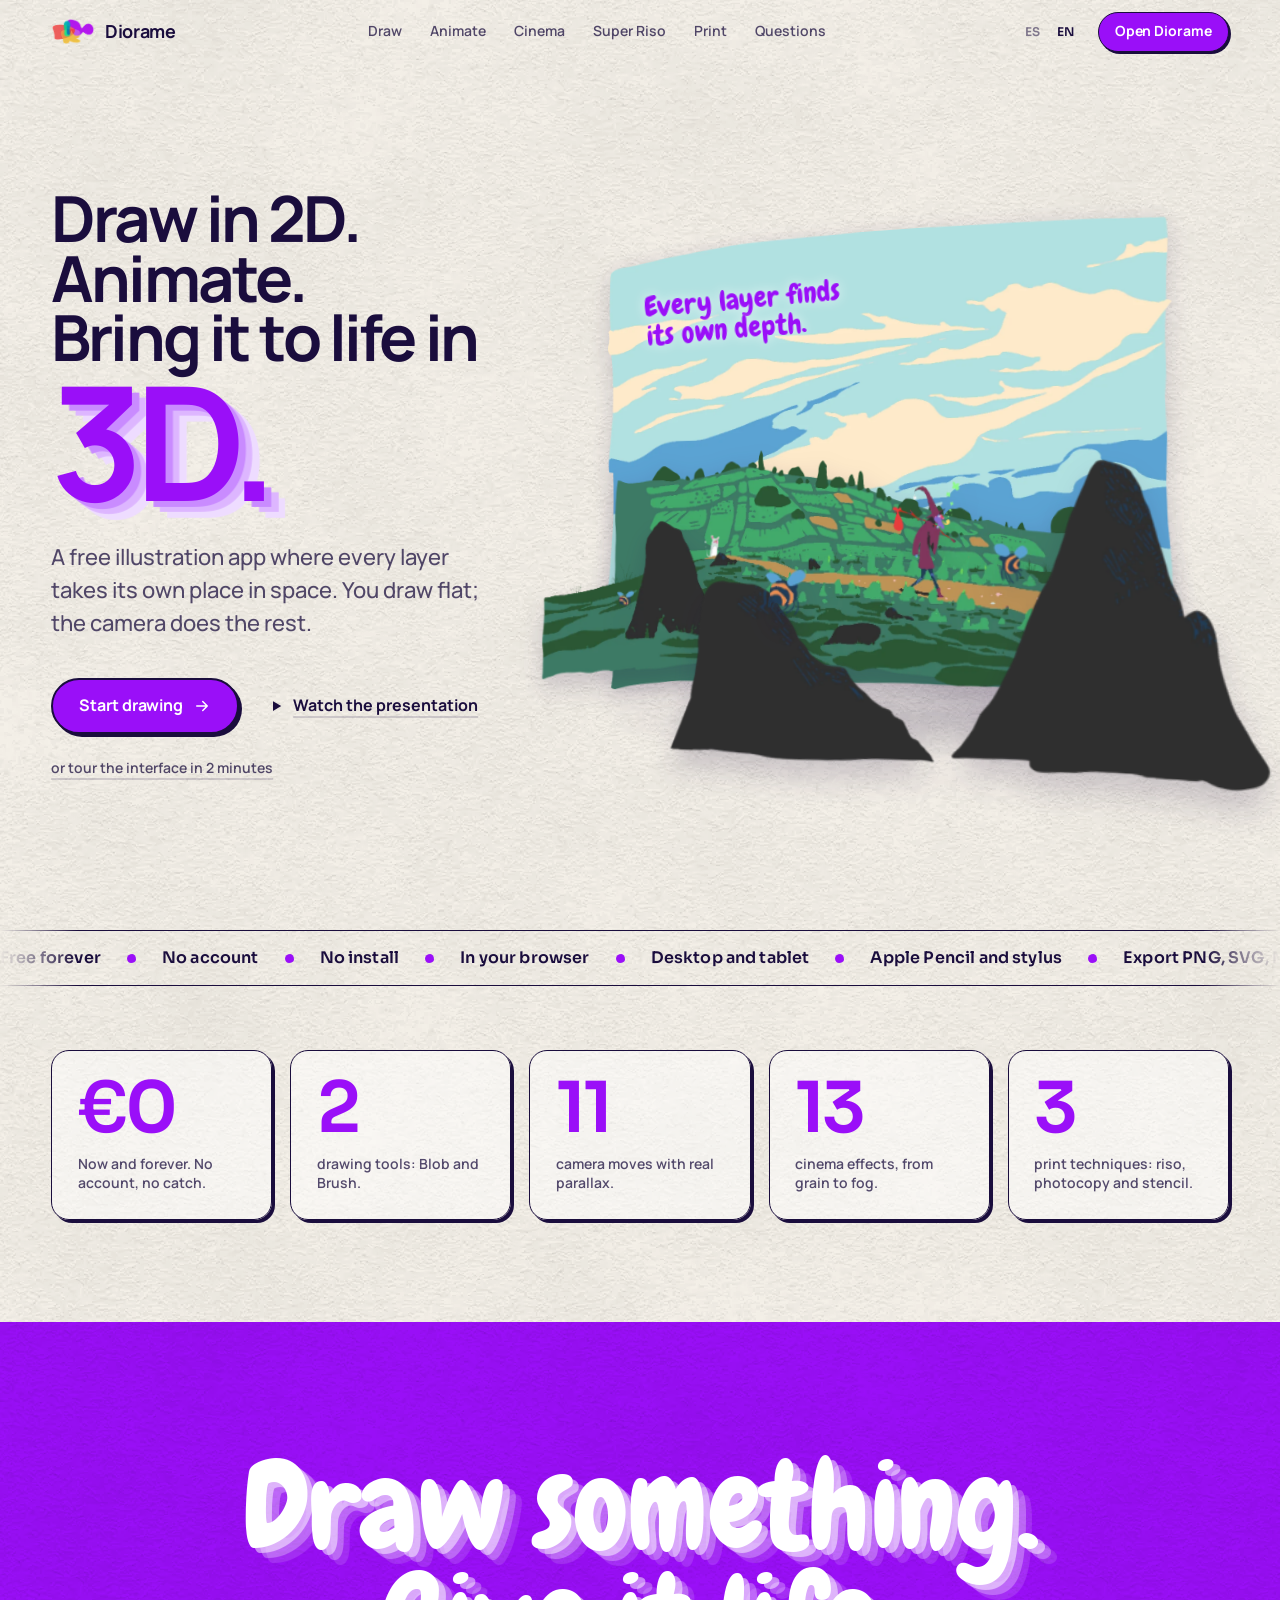
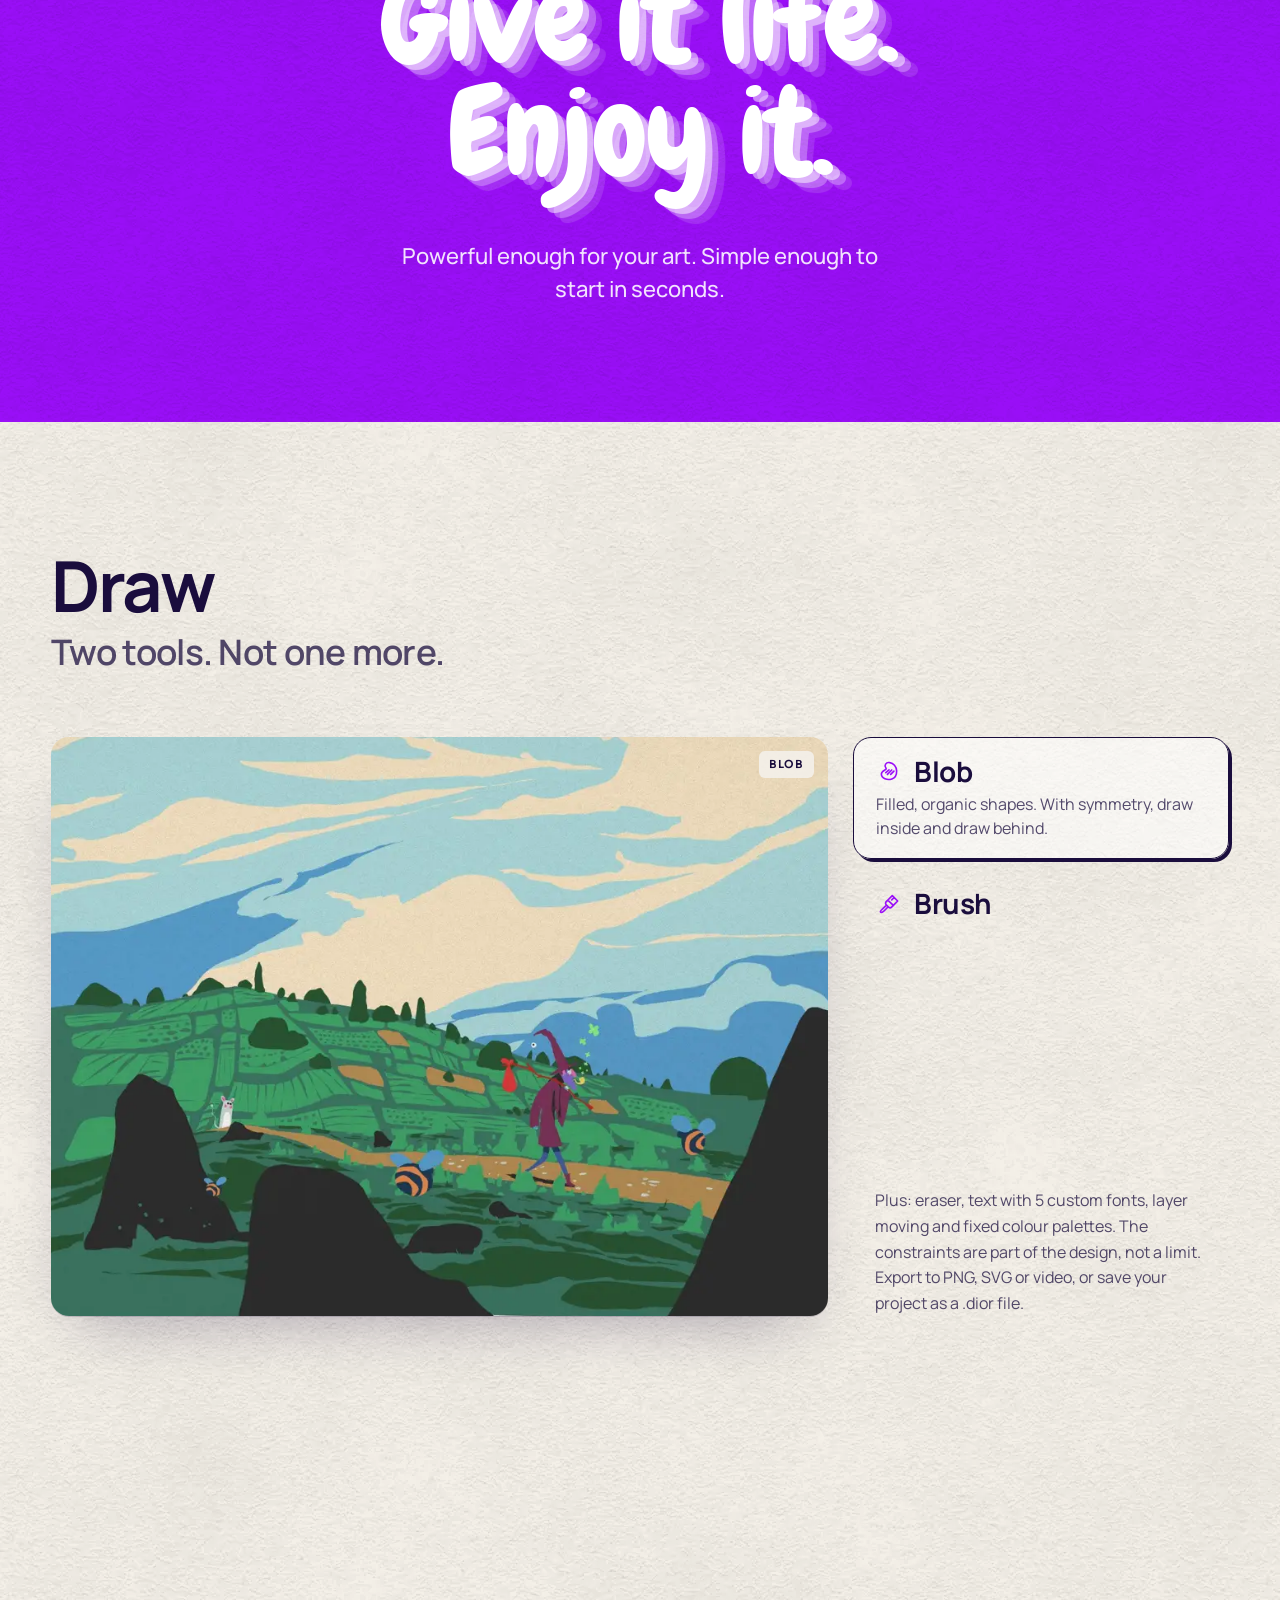
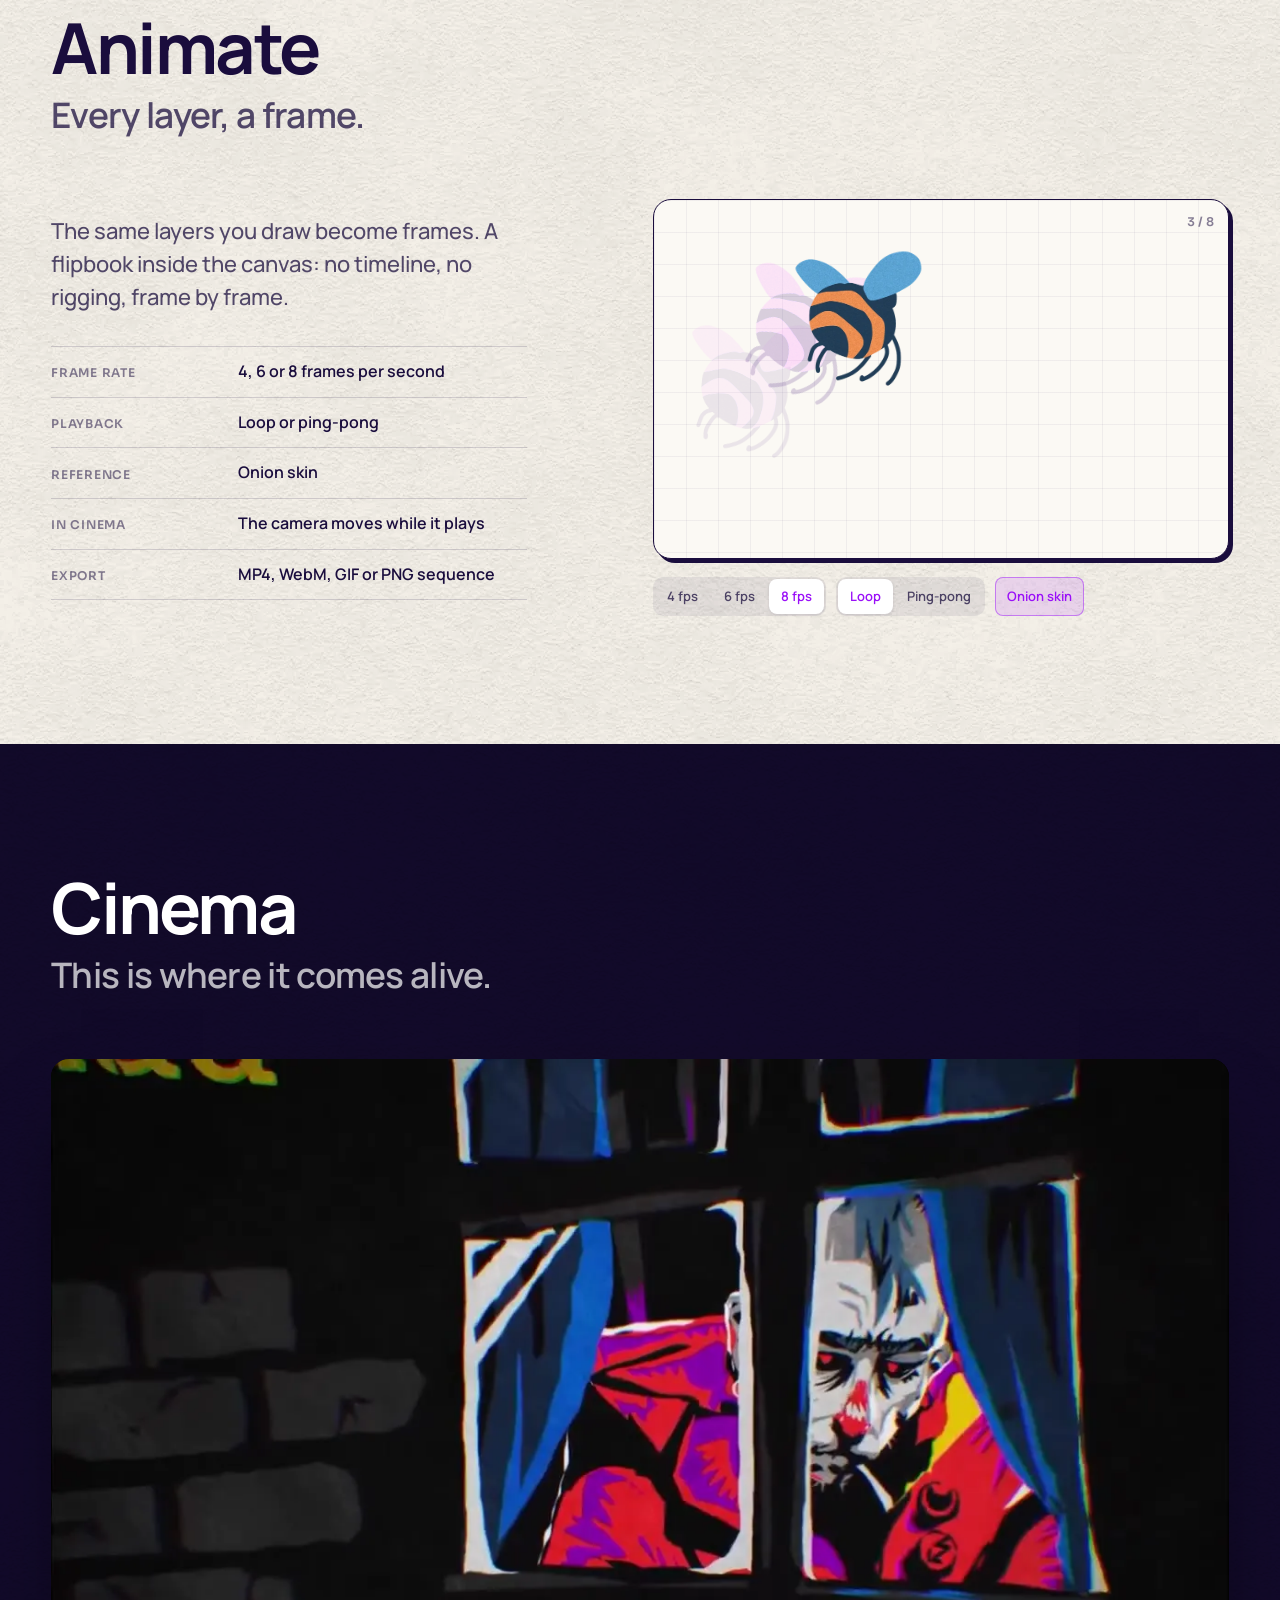
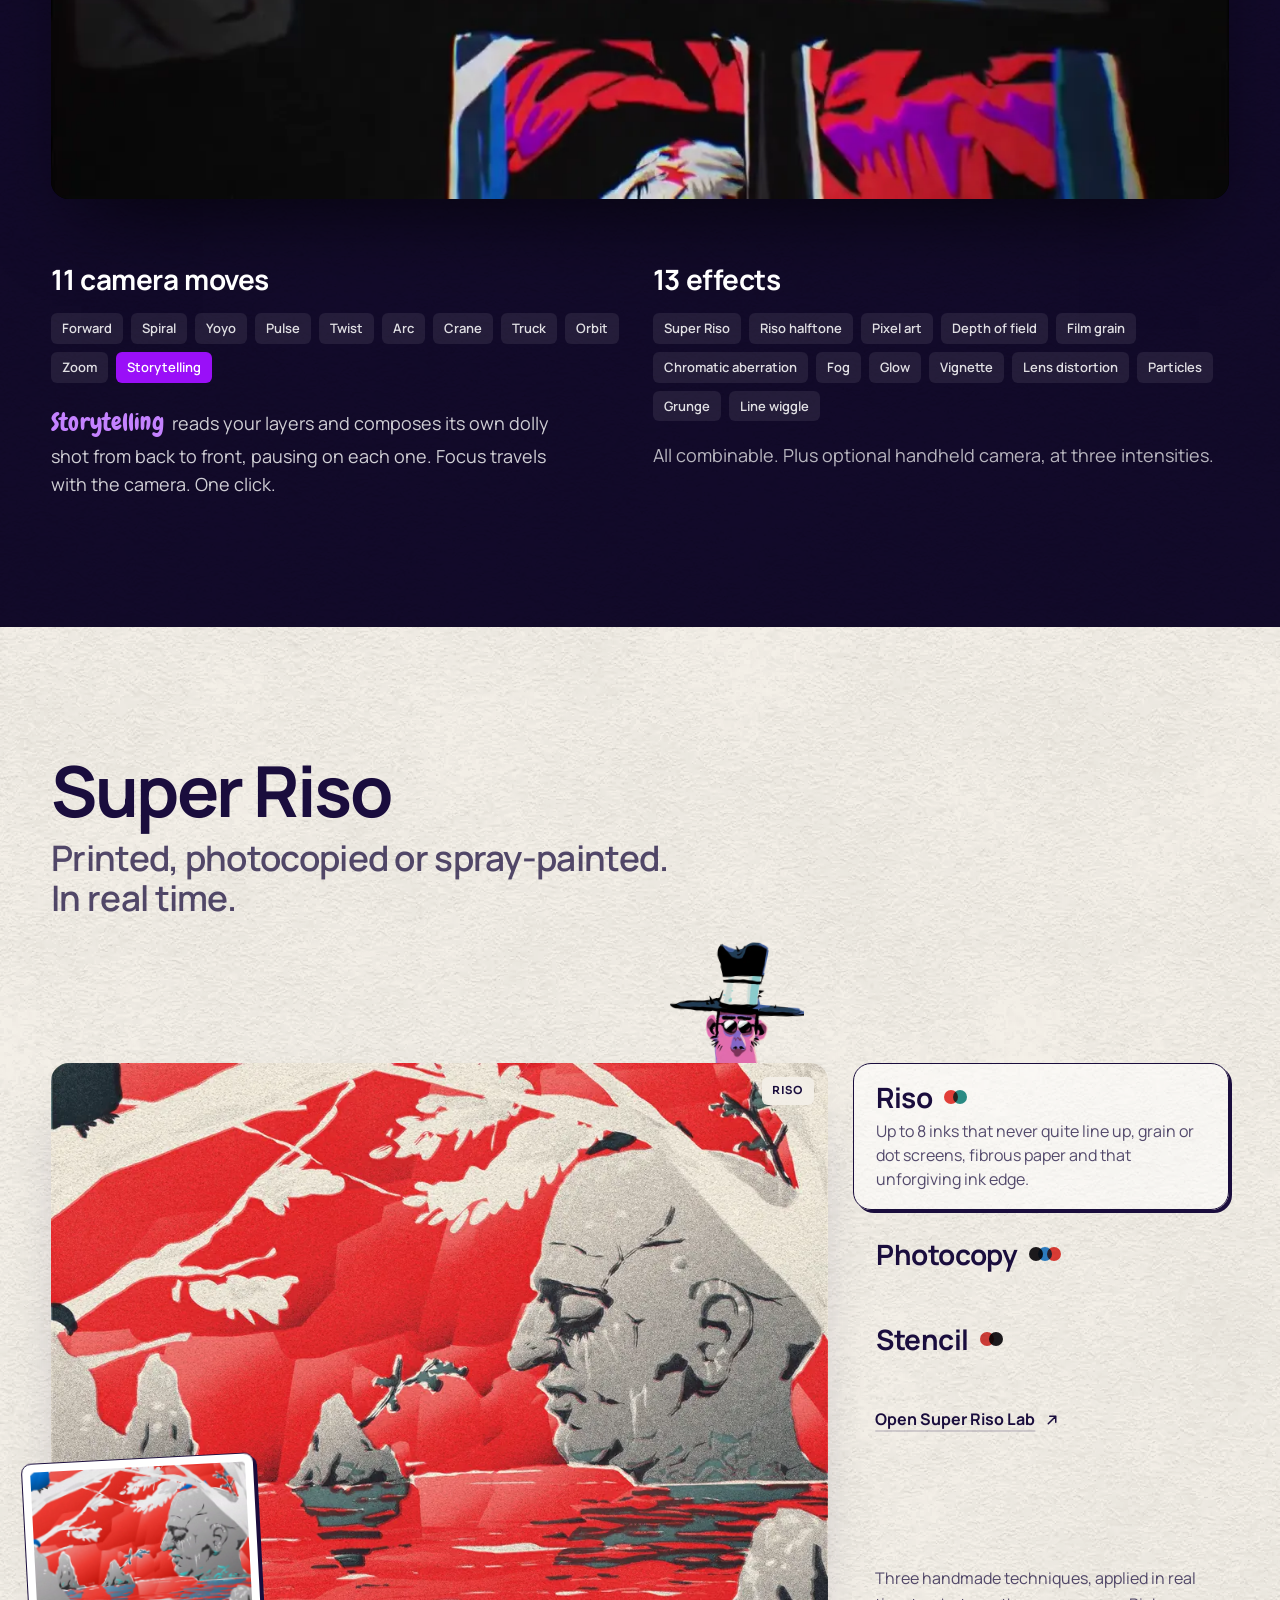
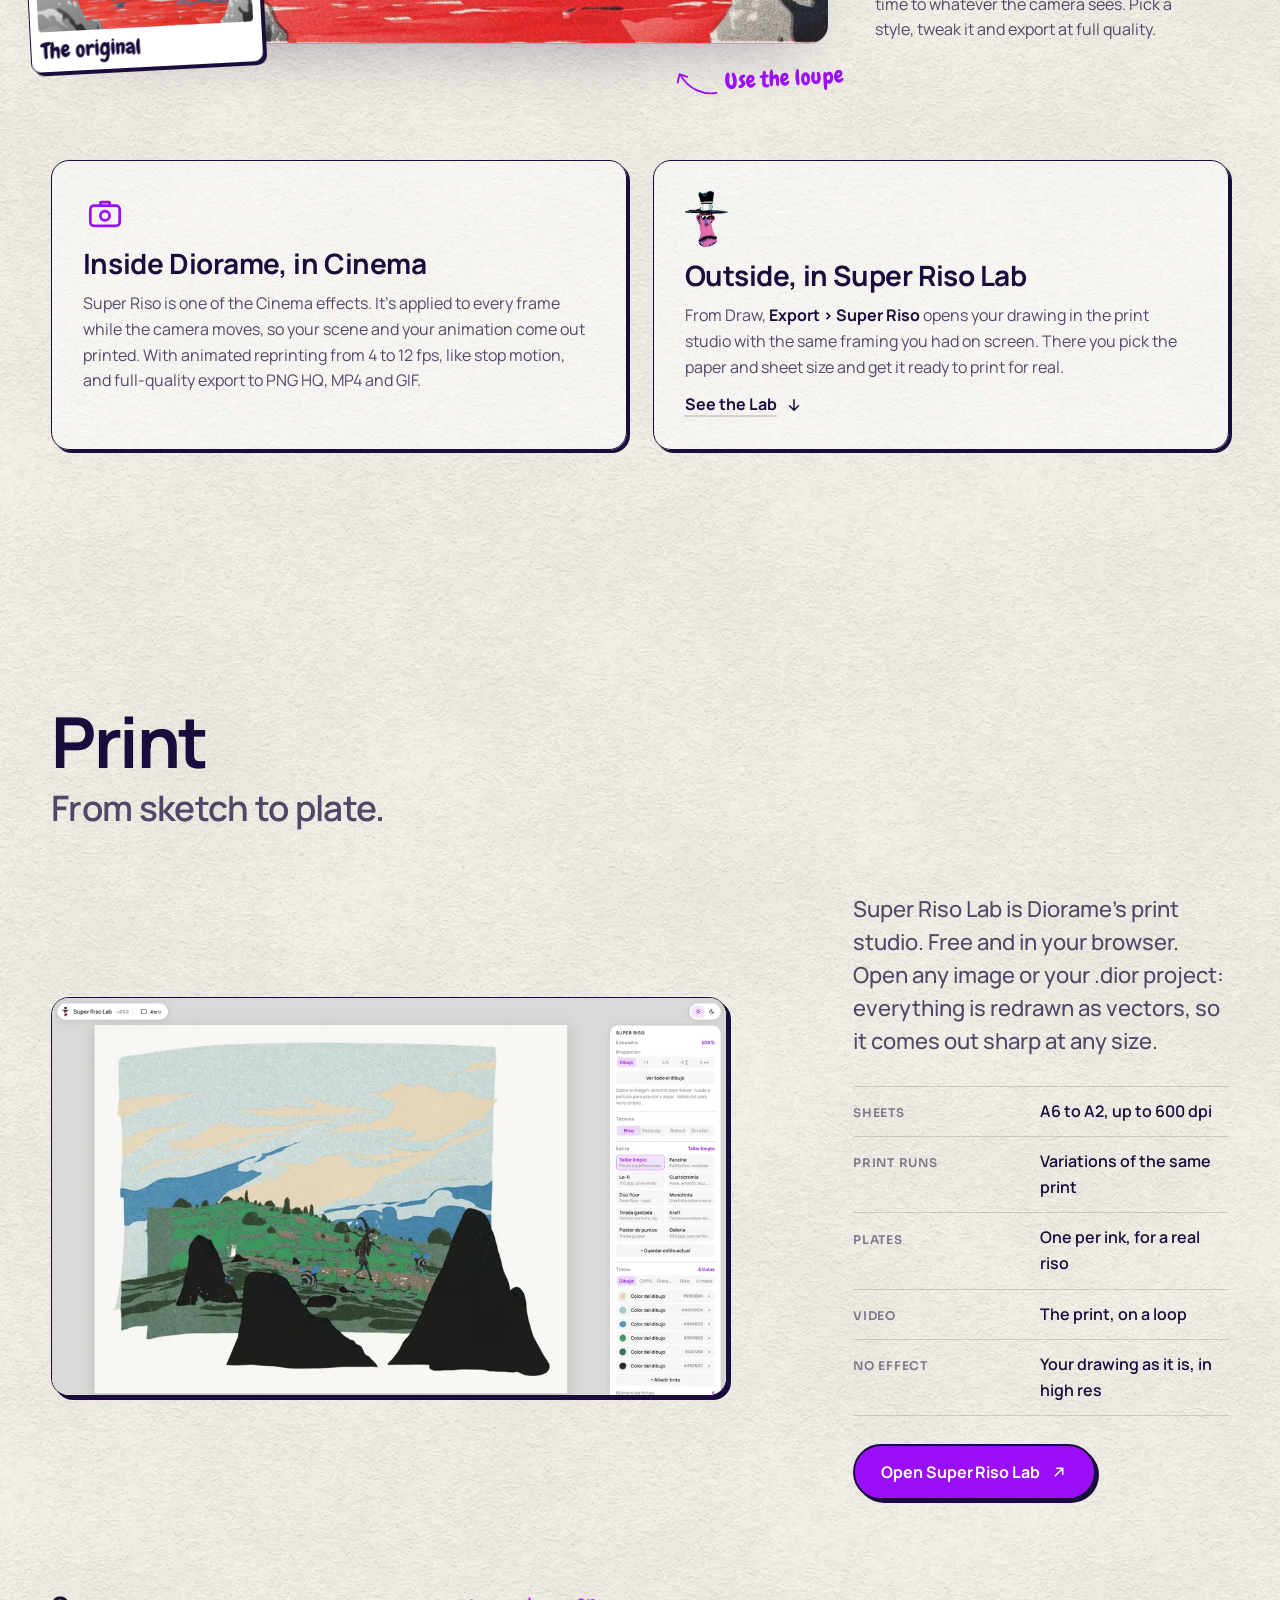
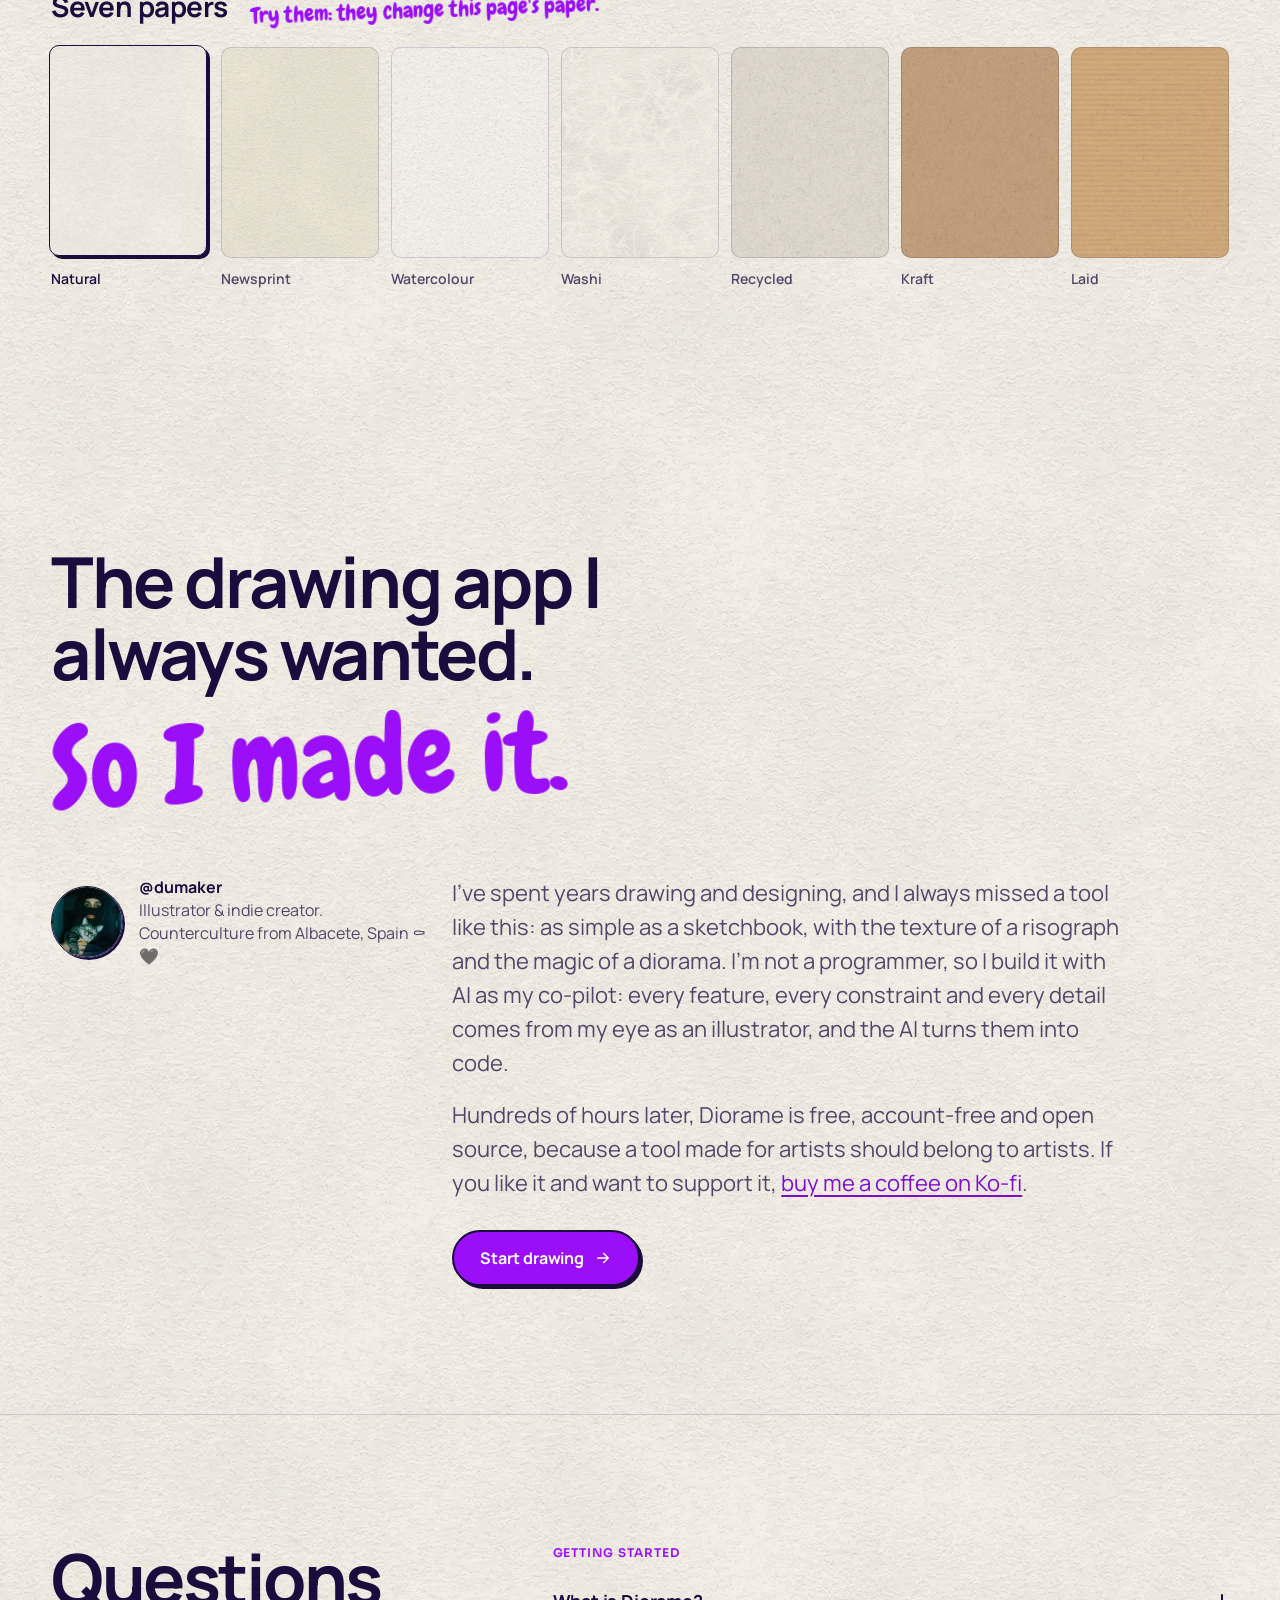
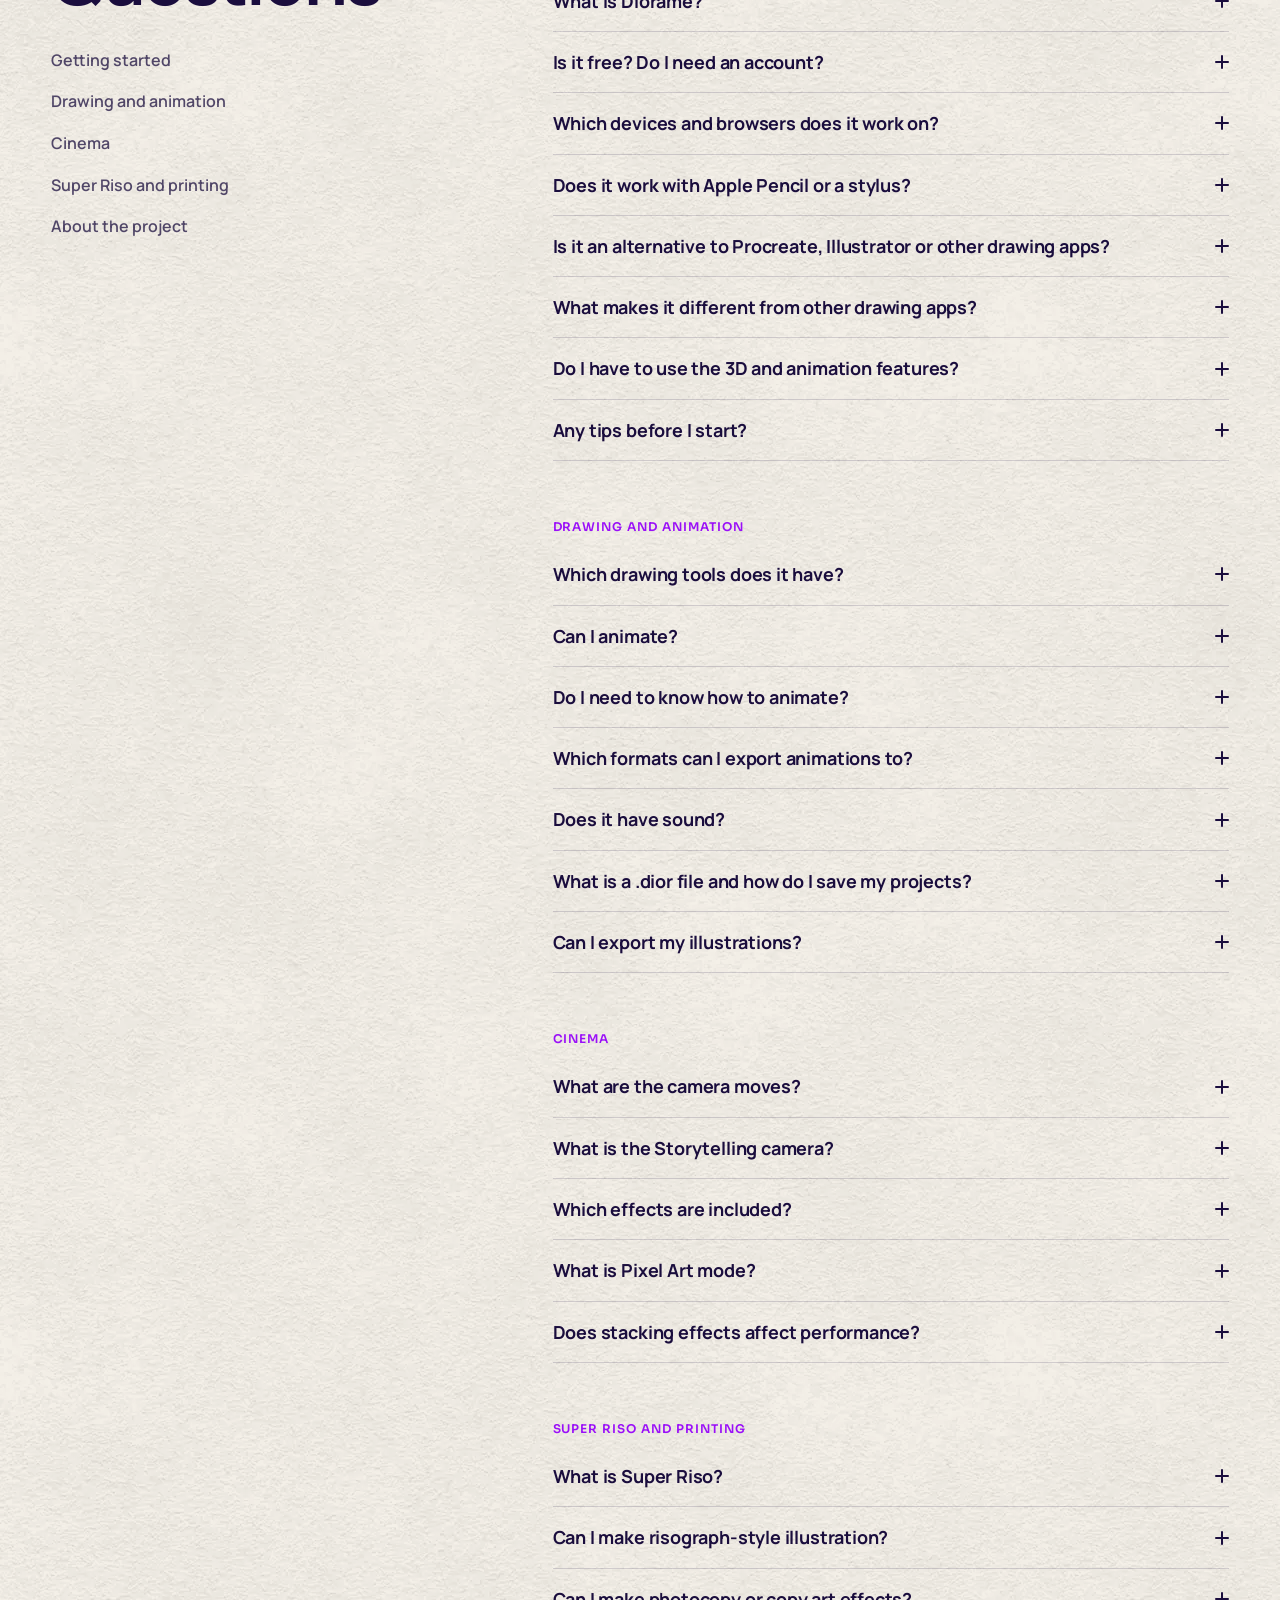
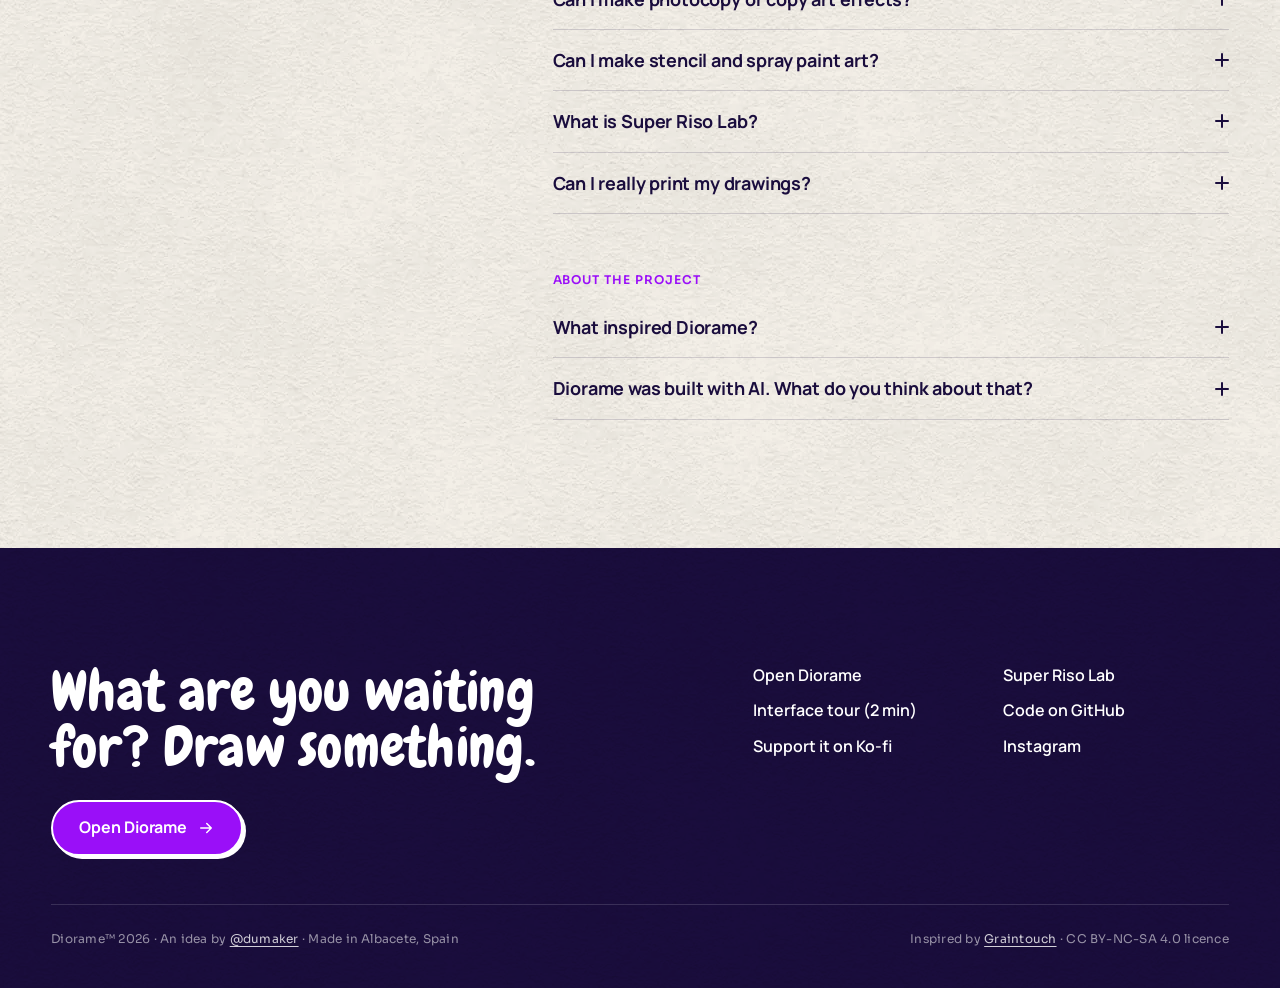
==== commit 4c971ac1: "seo: stop duplicating ink layer text in the DOM (data-text + CSS content) Co-Authored-By: Claude Son" ====
--- a/en/index.html
+++ b/en/index.html
@@ -29,7 +29,7 @@
   <link rel="preload" href="../assets/fonts/manrope-latin-700-normal.woff2" as="font" type="font/woff2" crossorigin>
   <link rel="preload" href="../assets/fonts/chewy-400.woff2" as="font" type="font/woff2" crossorigin>
   <link rel="preload" href="../assets/diorama/capa-0.webp" as="image">
-  <link rel="stylesheet" href="../assets/site.css?v=20">
+  <link rel="stylesheet" href="../assets/site.css?v=21">
   <script type="application/ld+json">
 {
   "@context": "https://schema.org",
@@ -348,7 +348,7 @@
             <span>Draw in 2D.</span>
             <span>Animate.</span>
             <span>Bring it to life in</span>
-            <span class="big"><em class="inks" aria-label="3D."><span class="ink k3" aria-hidden="true">3D.</span><span class="ink k2" aria-hidden="true">3D.</span><span class="ink k1" aria-hidden="true">3D.</span><span class="ink-top" aria-hidden="true">3D.</span></em></span>
+            <span class="big"><em class="inks" aria-label="3D."><span class="ink k3" aria-hidden="true" data-text="3D."></span><span class="ink k2" aria-hidden="true" data-text="3D."></span><span class="ink k1" aria-hidden="true" data-text="3D."></span><span class="ink-top" aria-hidden="true">3D.</span></em></span>
           </h1>
           <p class="lead">A free illustration app where every layer takes its own place in space. You draw flat; the camera does the rest.</p>
           <div class="hero-ctas">
@@ -410,7 +410,7 @@
     <!-- ═══ BANDA ═══ -->
     <section class="band" aria-label="Motto">
       <div class="wrap">
-        <p class="band-line"><em class="inks" id="band-inks" aria-label="Draw something. Give it life. Enjoy it."><span class="ink k3" aria-hidden="true">Draw something.<br>Give it life.<br>Enjoy it.</span><span class="ink k2" aria-hidden="true">Draw something.<br>Give it life.<br>Enjoy it.</span><span class="ink k1" aria-hidden="true">Draw something.<br>Give it life.<br>Enjoy it.</span><span class="ink-top" aria-hidden="true">Draw something.<br>Give it life.<br>Enjoy it.</span></em></p>
+        <p class="band-line"><em class="inks" id="band-inks" aria-label="Draw something. Give it life. Enjoy it."><span class="ink k3" aria-hidden="true" data-text="Draw something.&#10;Give it life.&#10;Enjoy it."></span><span class="ink k2" aria-hidden="true" data-text="Draw something.&#10;Give it life.&#10;Enjoy it."></span><span class="ink k1" aria-hidden="true" data-text="Draw something.&#10;Give it life.&#10;Enjoy it."></span><span class="ink-top" aria-hidden="true">Draw something.<br>Give it life.<br>Enjoy it.</span></em></p>
         <p class="band-sub rv">Powerful enough for your art. Simple enough to start in seconds.</p>
       </div>
     </section>
--- a/assets/site.css
+++ b/assets/site.css
@@ -125,6 +125,9 @@
   transform: translate(calc(var(--ox) * var(--k)), calc(var(--oy) * var(--k)));
   will-change: transform;
 }
+/* las capas de tinta llevan el texto en data-text: el DOM no lo repite */
+.inks .ink { white-space: pre-line; }
+.inks .ink::before { content: attr(data-text); }
 .inks .ink-top { position: relative; color: var(--purple); }
 .inks .k1 { --k: 1; color: #c98bff; }
 .inks .k2 { --k: 2; color: #ddb6ff; }
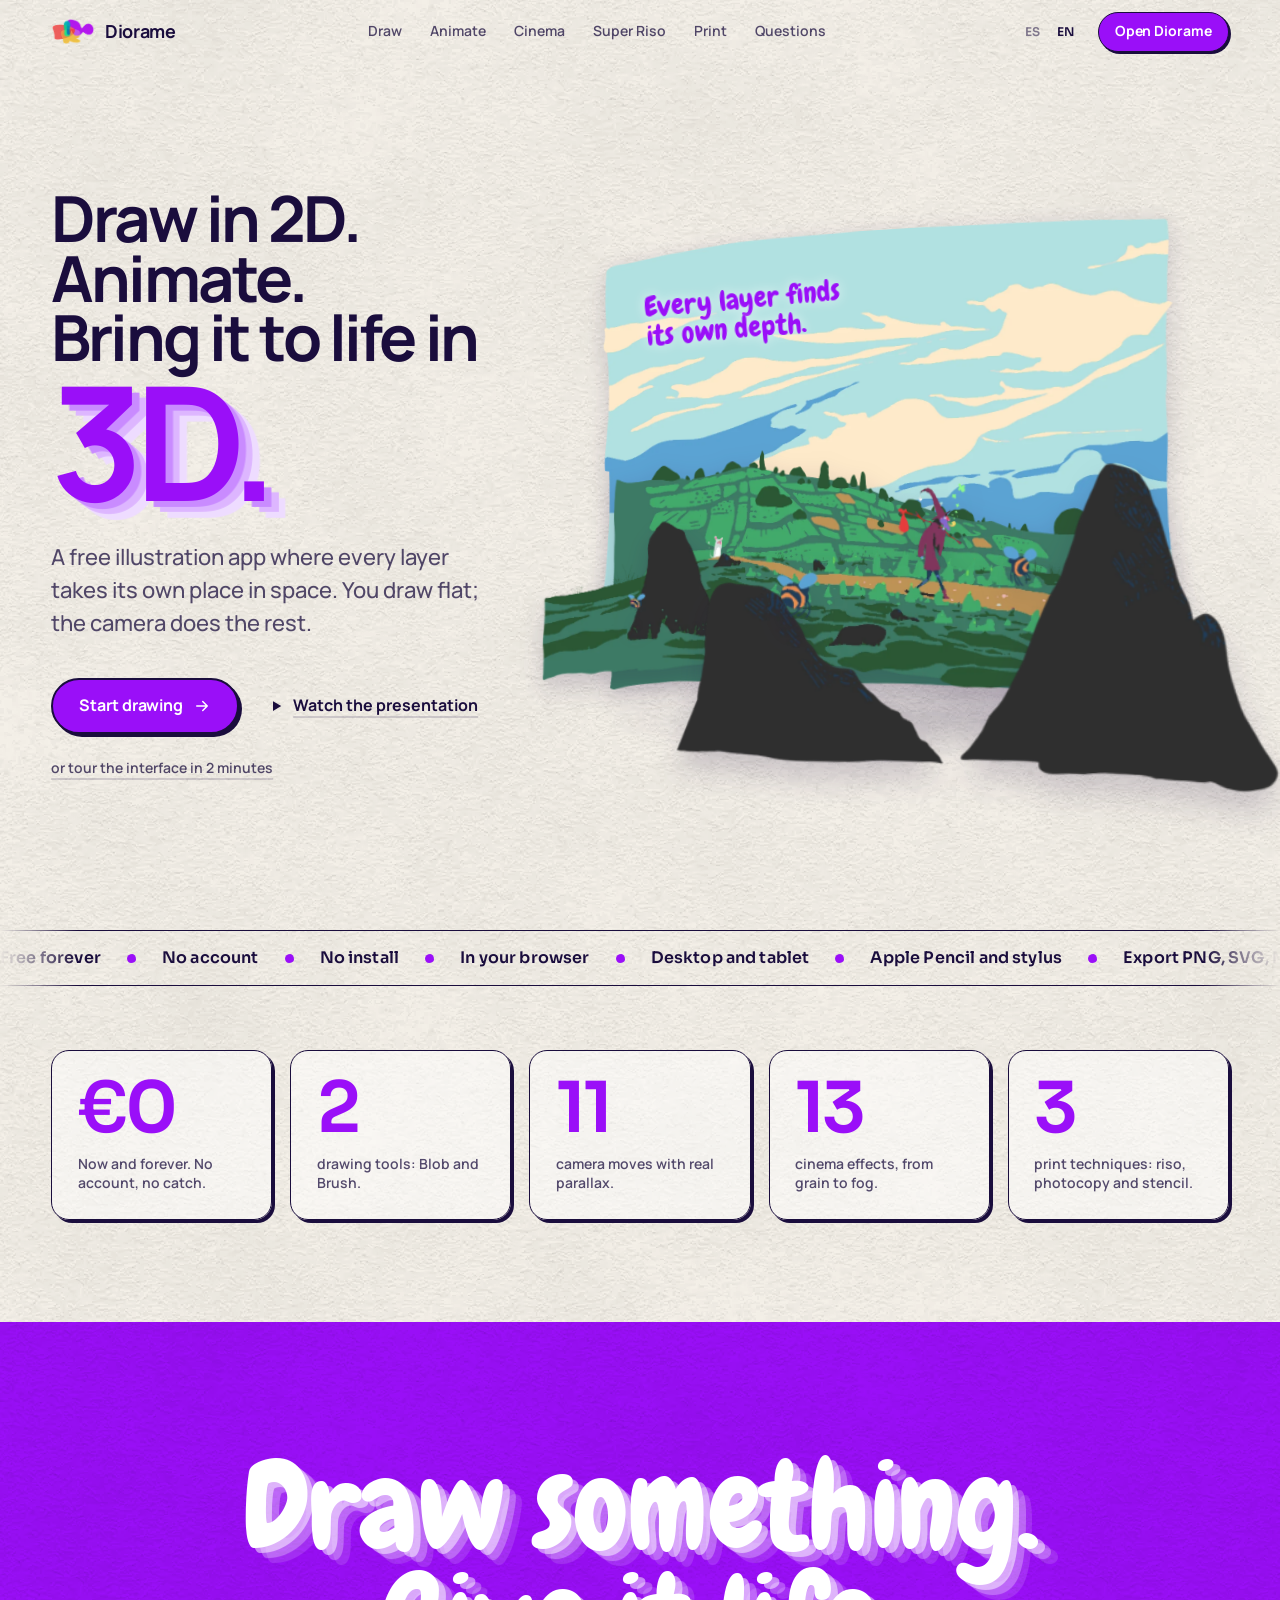
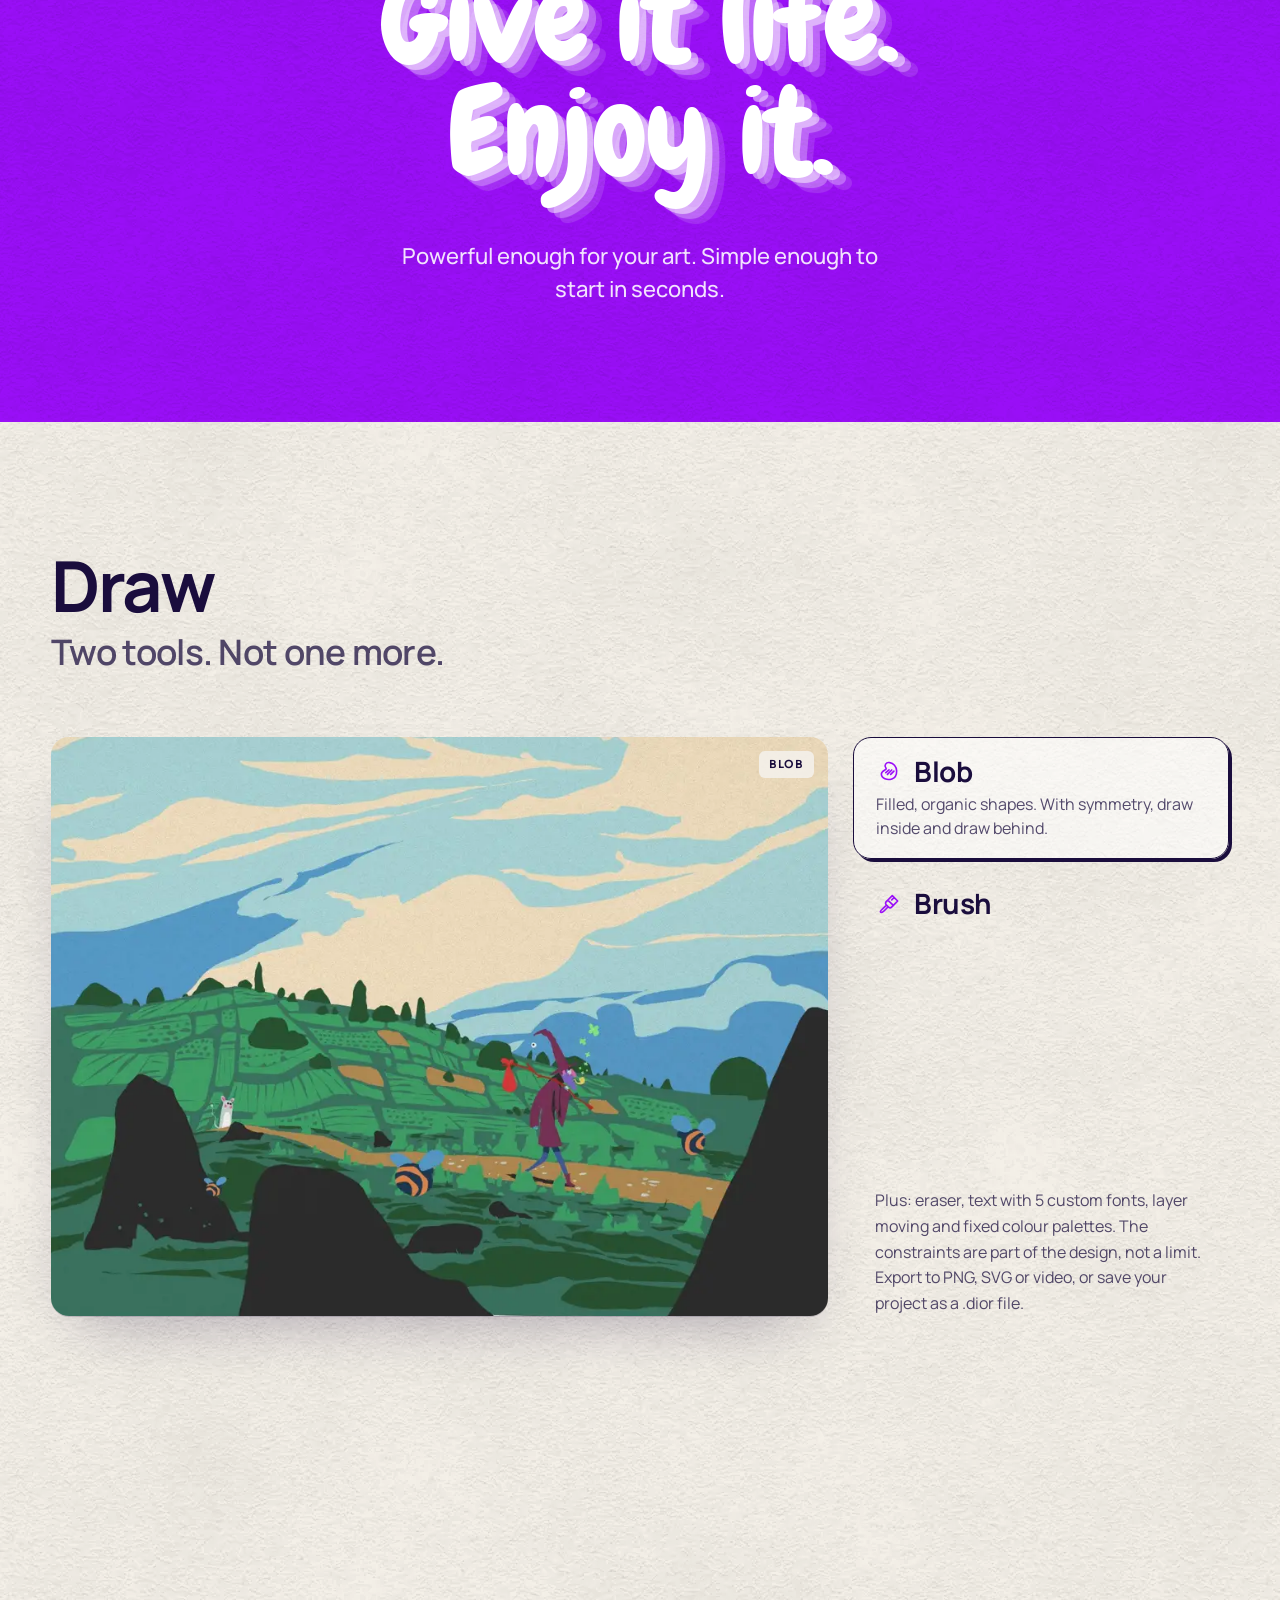
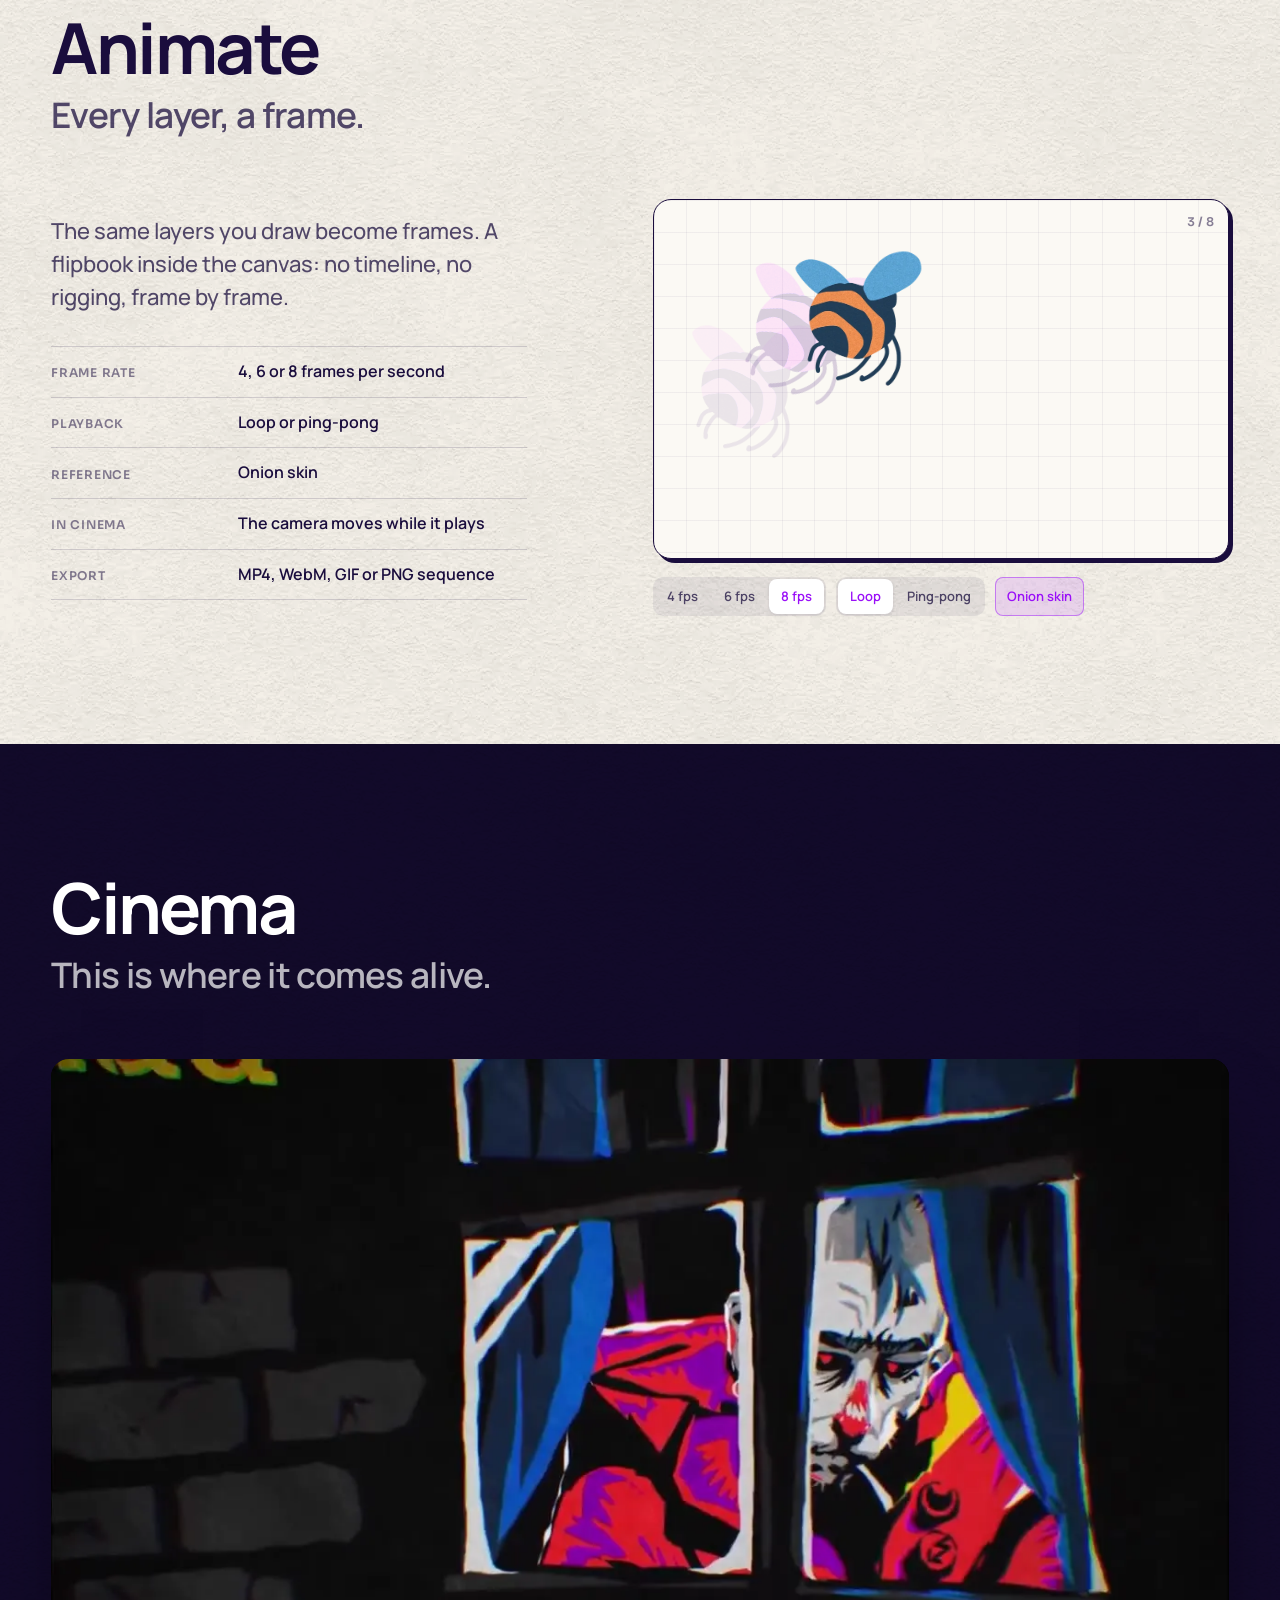
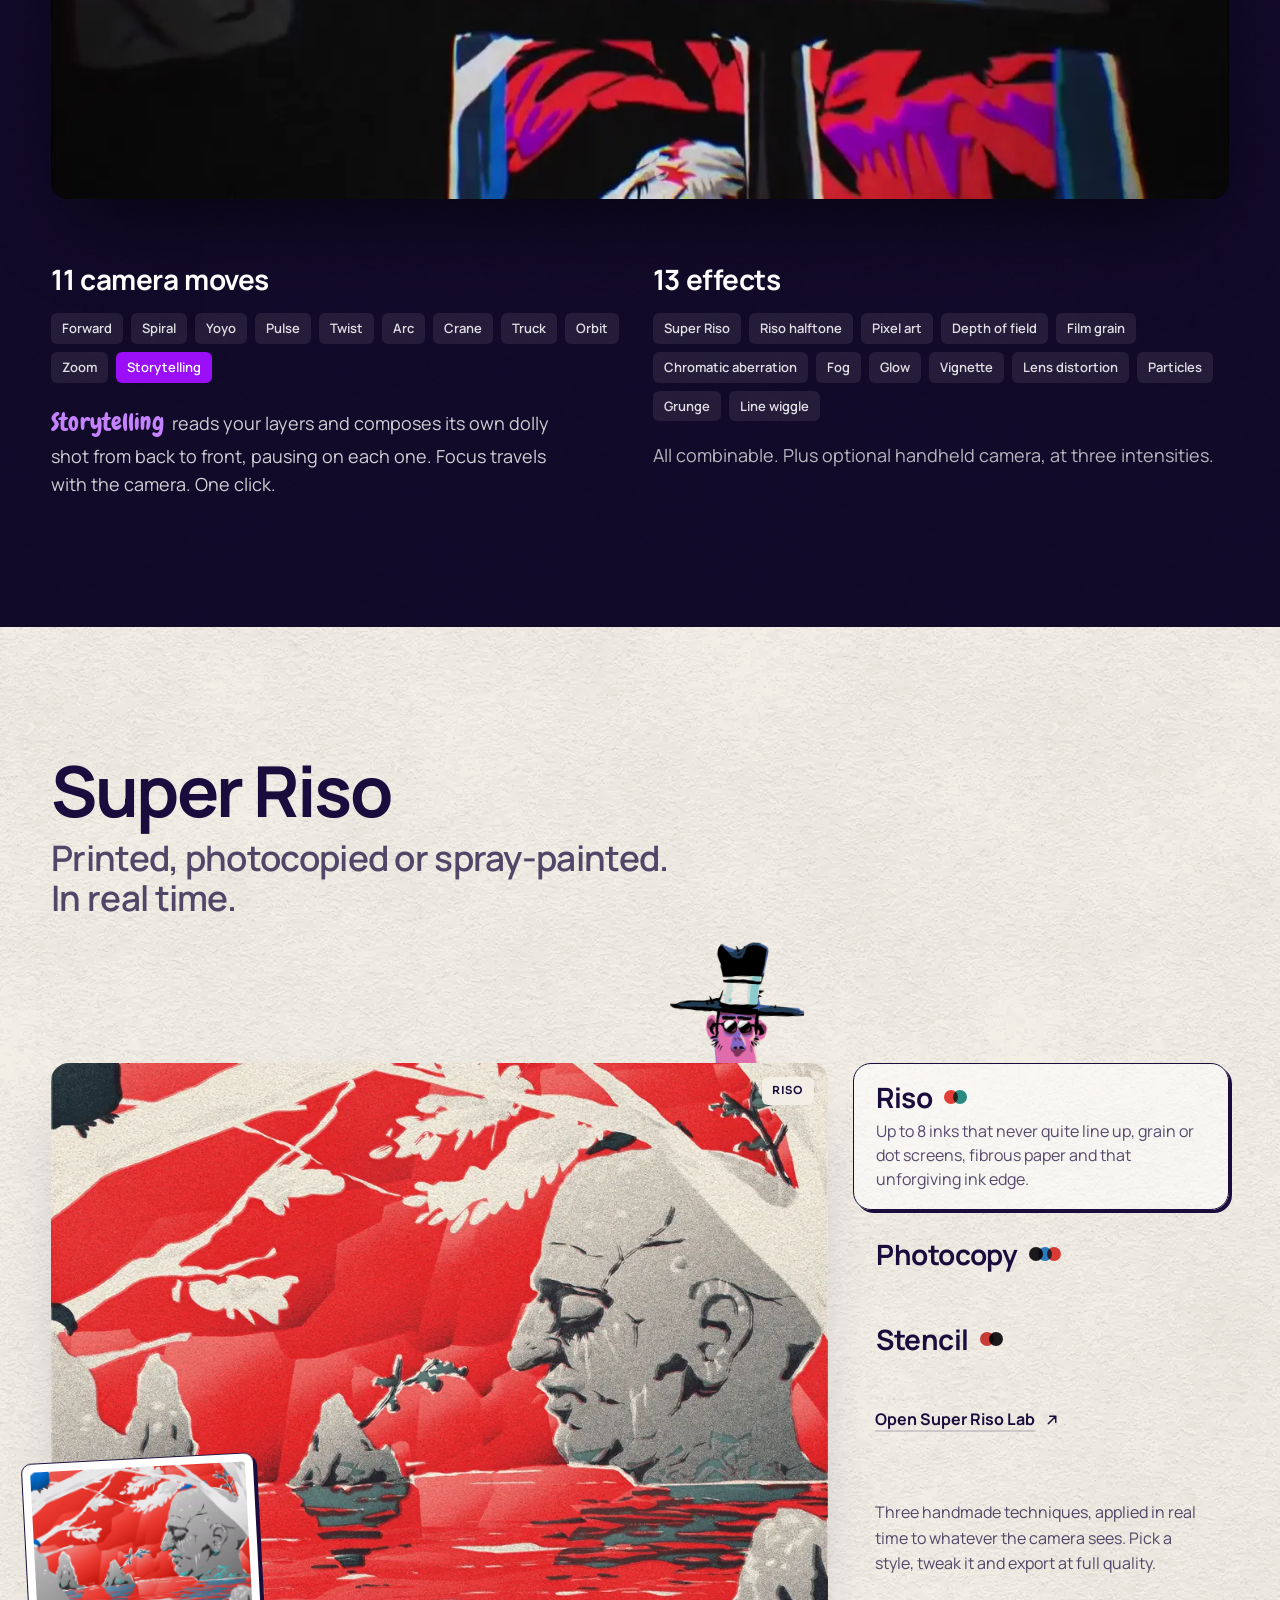
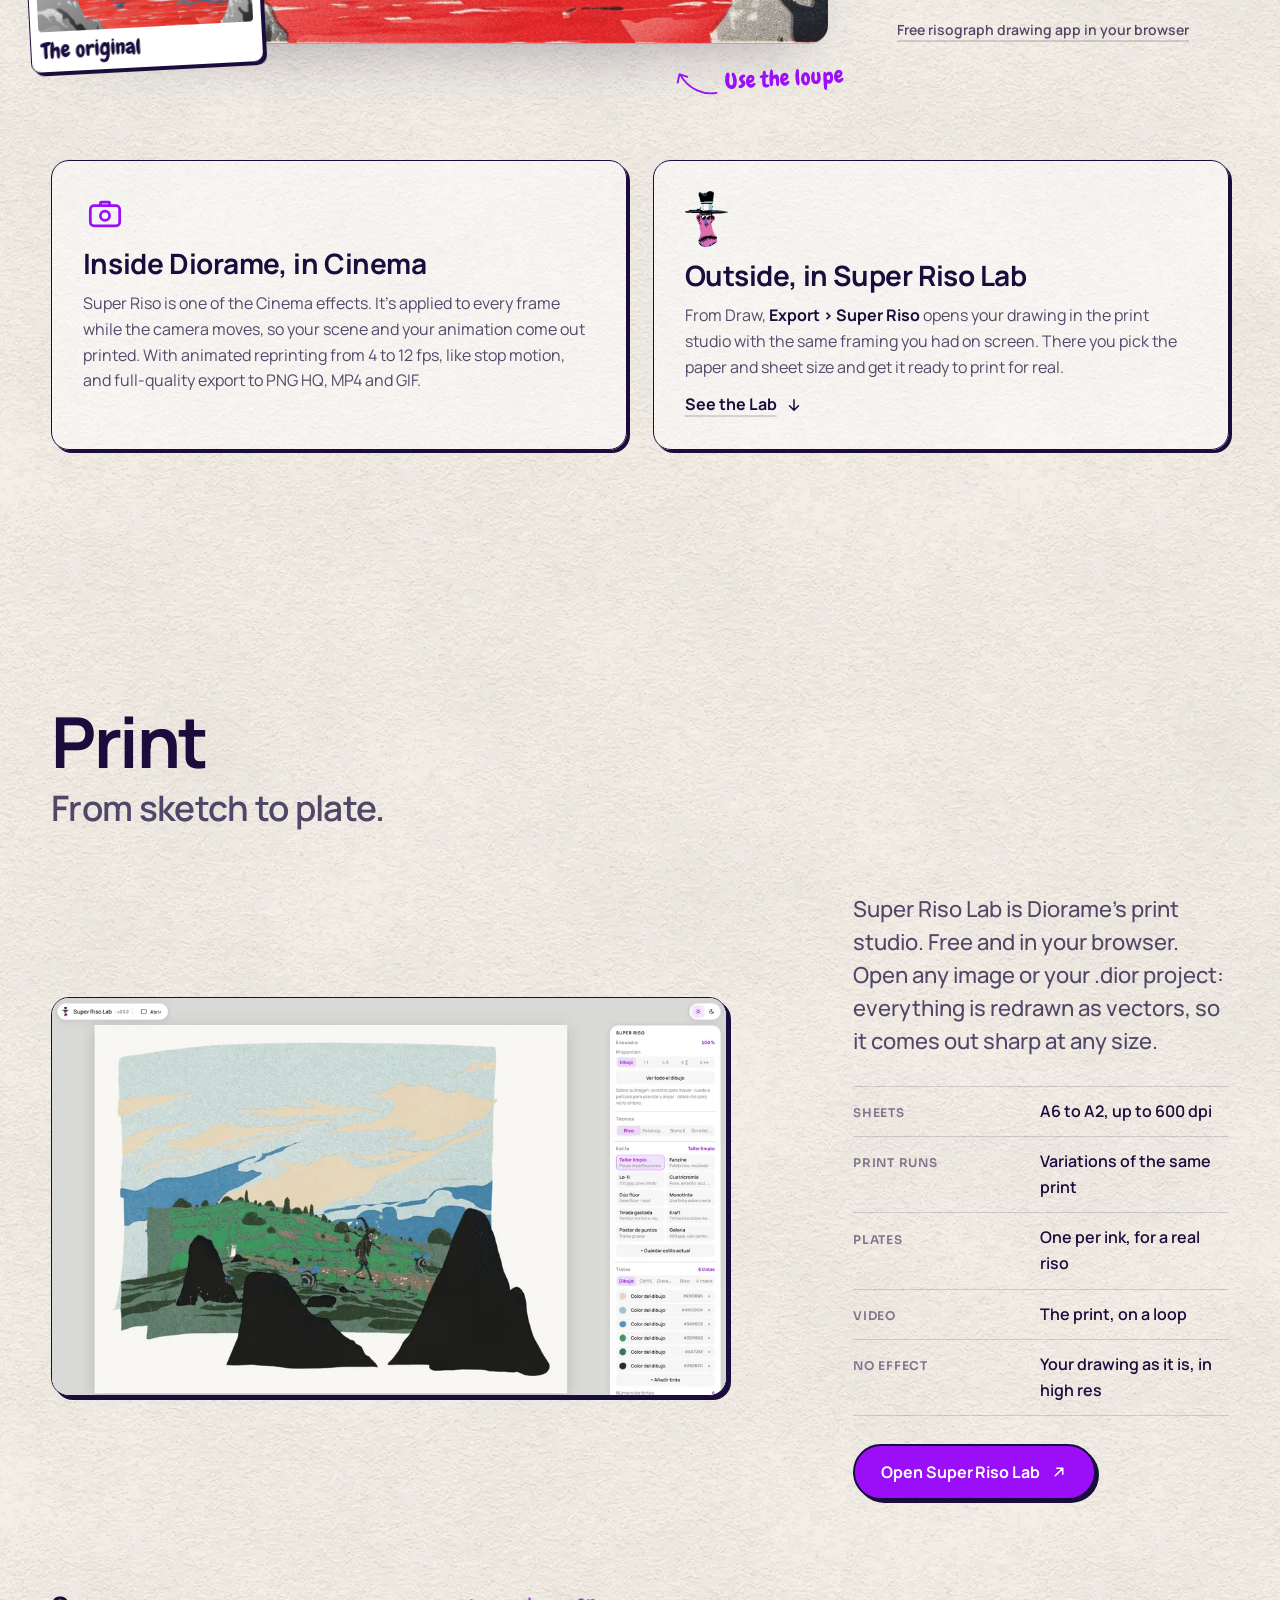
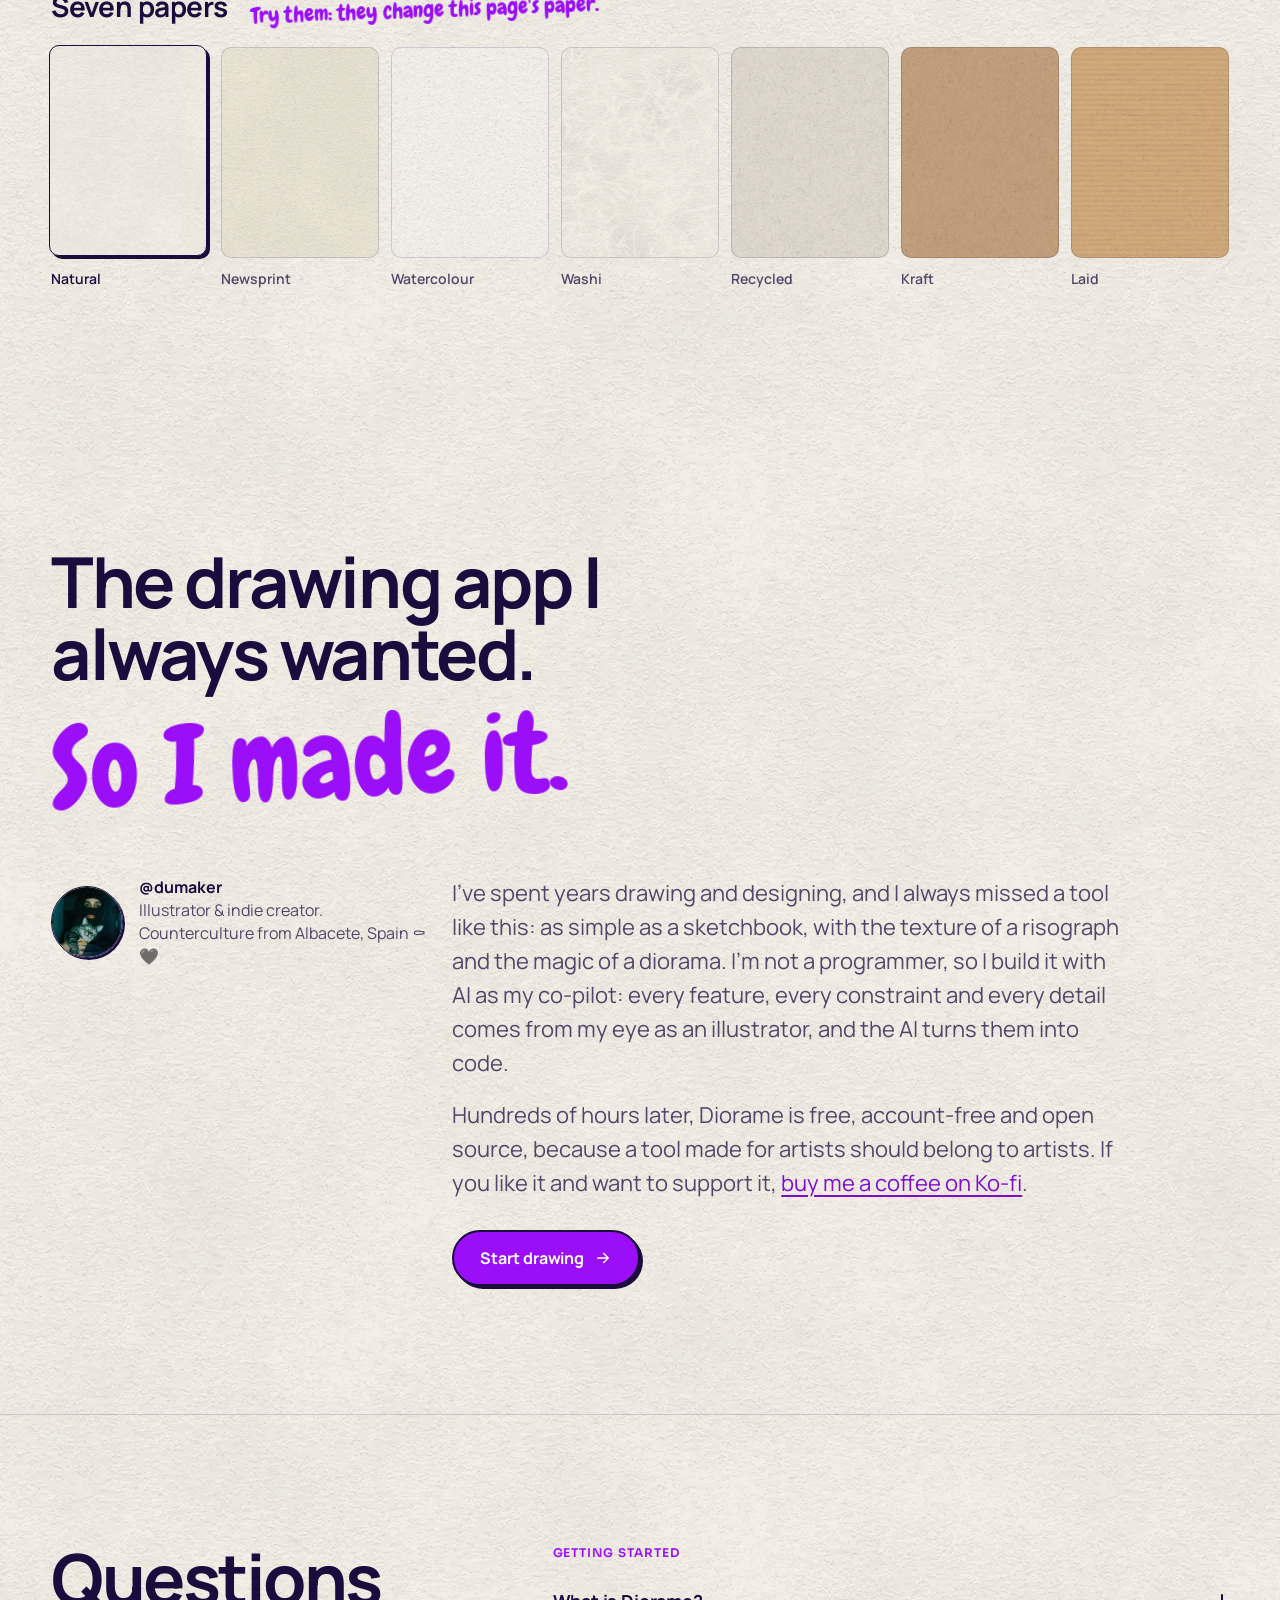
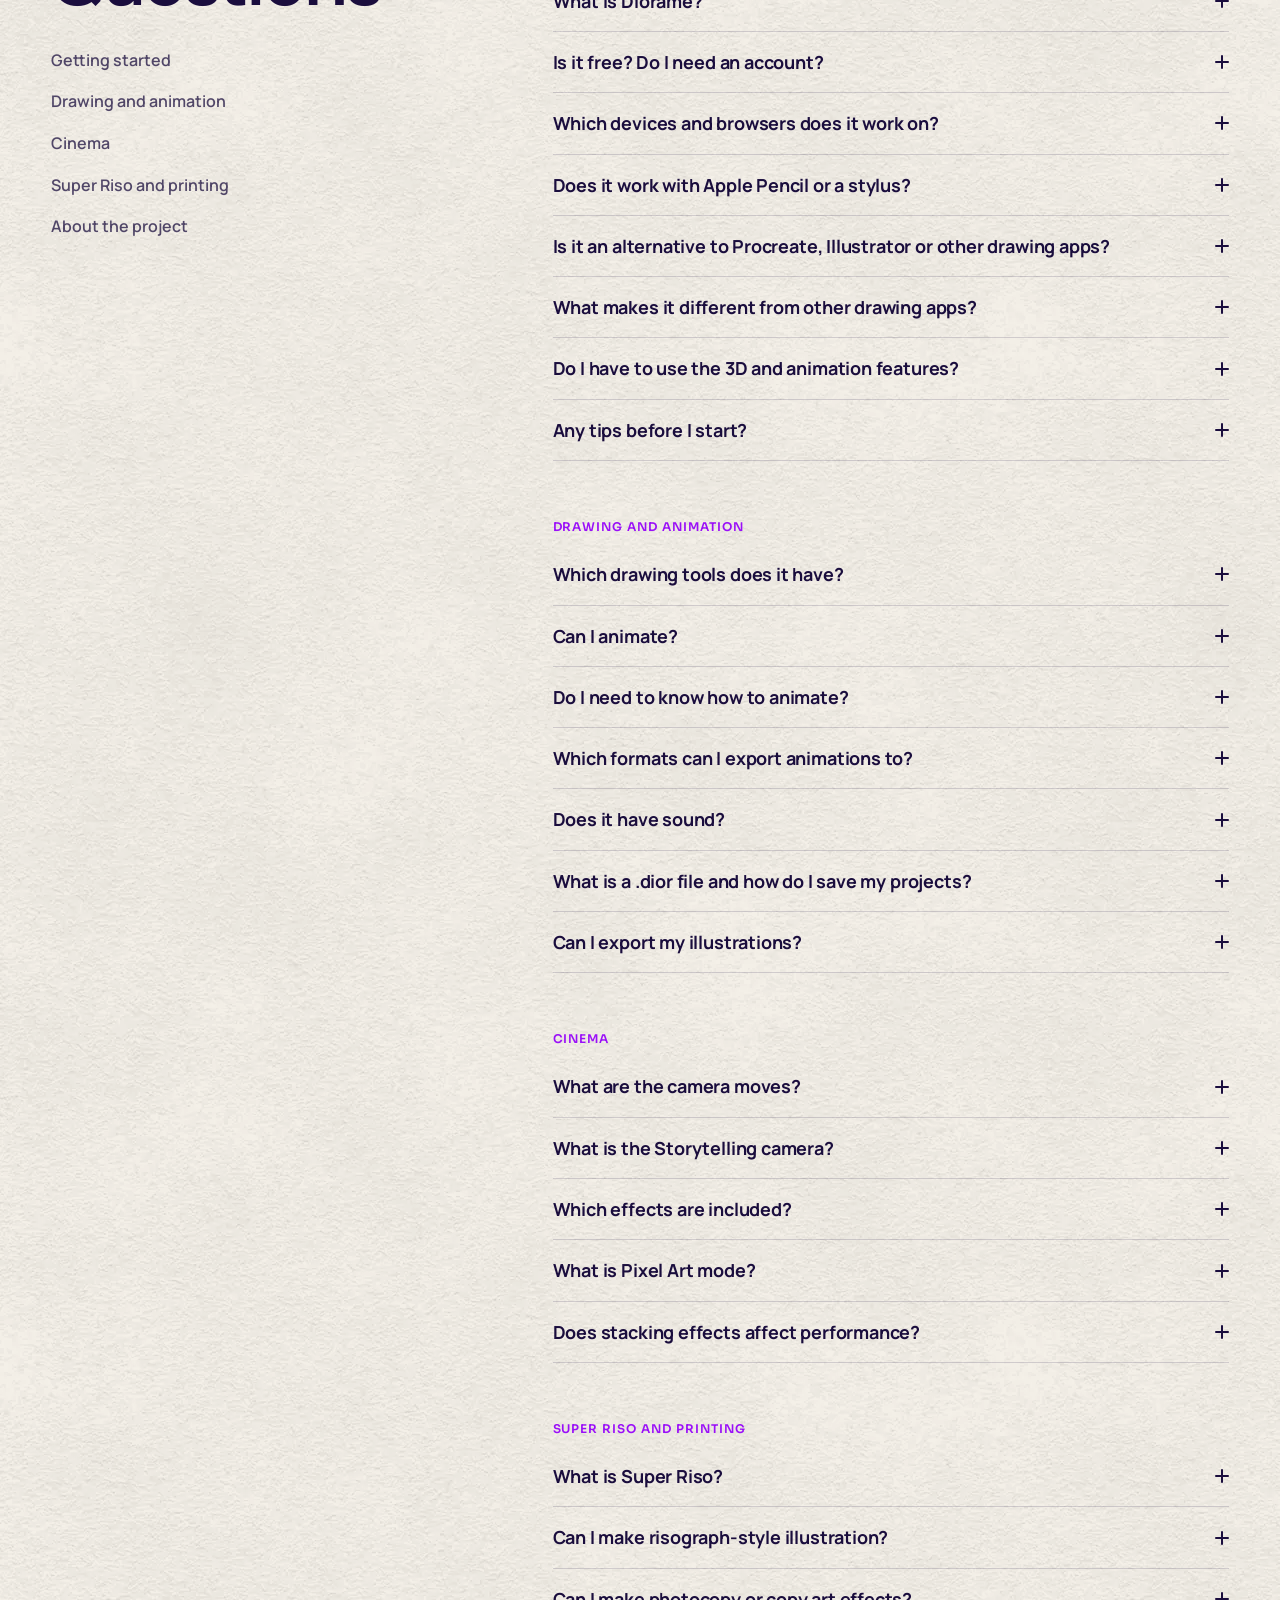
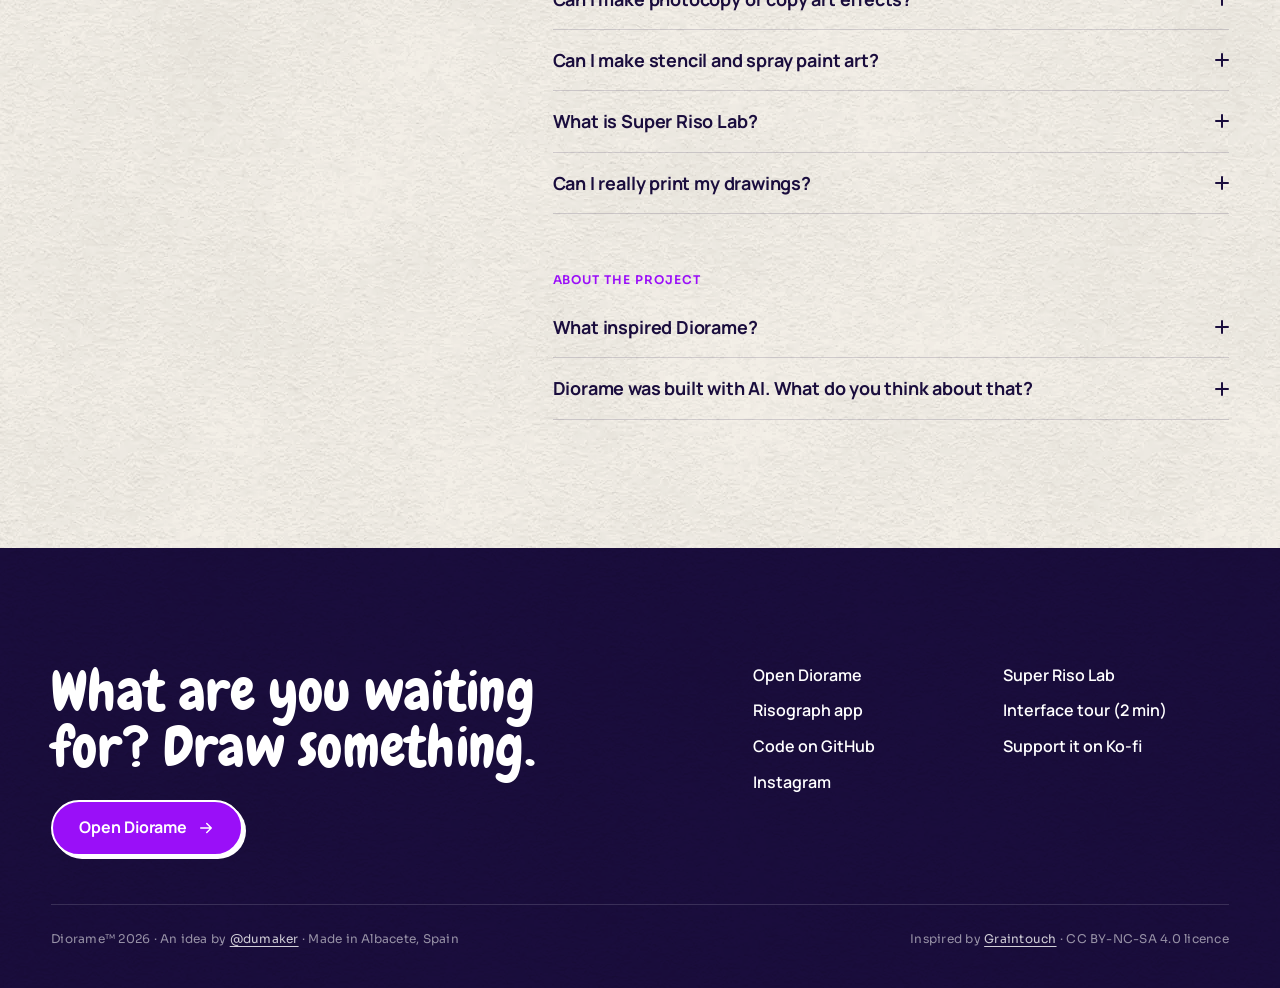
==== commit 182b64db: "feat: add riso discovery pages (EN/ES) and link them from the landings Co-Authored-By: Claude Sonnet" ====
--- a/en/index.html
+++ b/en/index.html
@@ -29,7 +29,7 @@
   <link rel="preload" href="../assets/fonts/manrope-latin-700-normal.woff2" as="font" type="font/woff2" crossorigin>
   <link rel="preload" href="../assets/fonts/chewy-400.woff2" as="font" type="font/woff2" crossorigin>
   <link rel="preload" href="../assets/diorama/capa-0.webp" as="image">
-  <link rel="stylesheet" href="../assets/site.css?v=21">
+  <link rel="stylesheet" href="../assets/site.css?v=22">
   <script type="application/ld+json">
 {
   "@context": "https://schema.org",
@@ -575,6 +575,7 @@
               <svg viewBox="0 0 24 24" fill="none" stroke="currentColor" stroke-width="2" stroke-linecap="round" stroke-linejoin="round" aria-hidden="true"><path d="M7 17L17 7M9 7h8v8"/></svg>
             </a>
             <p class="sr-about">Three handmade techniques, applied in real time to whatever the camera sees. Pick a style, tweak it and export at full quality.</p>
+            <p class="sr-more"><a class="link" href="/en/risograph-app/">Free risograph drawing app in your browser</a></p>
           </div>
 
 
@@ -820,6 +821,7 @@
       <nav class="col-links" aria-label="Links">
         <a href="https://diorame.dumaker.com/" target="_blank" rel="noopener">Open Diorame</a>
         <a href="https://super-riso.dumaker.com" target="_blank" rel="noopener">Super Riso Lab</a>
+        <a href="/en/risograph-app/">Risograph app</a>
         <a href="https://youtu.be/CDC0PQLCHCQ" target="_blank" rel="noopener noreferrer">Interface tour (2 min)</a>
         <a href="https://github.com/DrKlanes/diorame" target="_blank" rel="noopener">Code on GitHub</a>
         <a href="https://ko-fi.com/dumaker" target="_blank" rel="noopener">Support it on Ko-fi</a>
--- a/assets/site.css
+++ b/assets/site.css
@@ -716,3 +716,36 @@
 .to-top svg { width: 18px; height: 18px; }
 .to-top.is-on { opacity: .9; transform: none; pointer-events: auto; }
 @media (hover: hover) { .to-top:hover { opacity: 1; transform: translate(-1px, -1px); box-shadow: 3px 3px 0 var(--ink); } }
+
+/* ---------- Páginas de descubrimiento (/en/risograph-app/, /es/app-risografia/) ---------- */
+.sub-hero { padding-block: clamp(24px, 3vw, 40px) clamp(40px, 5vw, 72px); }
+.crumbs { font-size: var(--t-14); font-weight: 600; color: var(--ink-2); margin-bottom: clamp(24px, 3vw, 40px); }
+.crumbs a { text-decoration: underline; text-underline-offset: 4px; }
+.crumbs [aria-current] { color: var(--ink); }
+.sub-split { display: grid; grid-template-columns: 7fr 5fr; gap: var(--gap); align-items: center; }
+.sub-split--lab { grid-template-columns: 5fr 7fr; }
+.sub-split--lab > img { width: 100%; height: auto; border-radius: var(--r-md); border: 1.5px solid var(--ink); box-shadow: 3px 3px 0 var(--ink); }
+.sub-copy .h-1 { margin-bottom: clamp(20px, 2.4vw, 32px); }
+.sub-copy .lead { max-width: 44ch; margin-bottom: clamp(28px, 3vw, 40px); }
+.sub-mascot { justify-self: center; }
+.sub-mascot img { width: min(100%, 300px); height: auto; }
+.sub-sec { padding-block: clamp(48px, 6vw, 96px); border-top: 1px solid var(--rule); }
+.sub-sec .h-2 { margin-bottom: clamp(24px, 3vw, 40px); }
+.sub-sec p { max-width: 62ch; color: var(--ink-2); }
+.doors--3 { grid-template-columns: repeat(3, minmax(0, 1fr)); margin-top: 0; }
+.doors--3 .door img { width: 100%; height: auto; border-radius: calc(var(--r-md) - 6px); }
+.steps { list-style: none; counter-reset: step; display: grid; gap: 20px; max-width: 62ch; }
+.steps li { counter-increment: step; position: relative; padding-left: 56px; color: var(--ink-2); }
+.steps li::before {
+  content: counter(step); position: absolute; left: 0; top: -2px; width: 36px; height: 36px;
+  display: grid; place-items: center; border: 1.5px solid var(--ink); border-radius: 50%;
+  font-family: var(--f-num); font-weight: 600; color: var(--purple);
+}
+.steps b { color: var(--ink); }
+.sr-more { margin: 14px 0 0 22px; }
+.sr-more .link { font-size: var(--t-14); font-weight: 600; color: var(--ink-2); }
+@media (max-width: 960px) {
+  .sub-split, .sub-split--lab { grid-template-columns: 1fr; }
+  .sub-mascot { display: none; }
+  .doors--3 { grid-template-columns: 1fr; }
+}
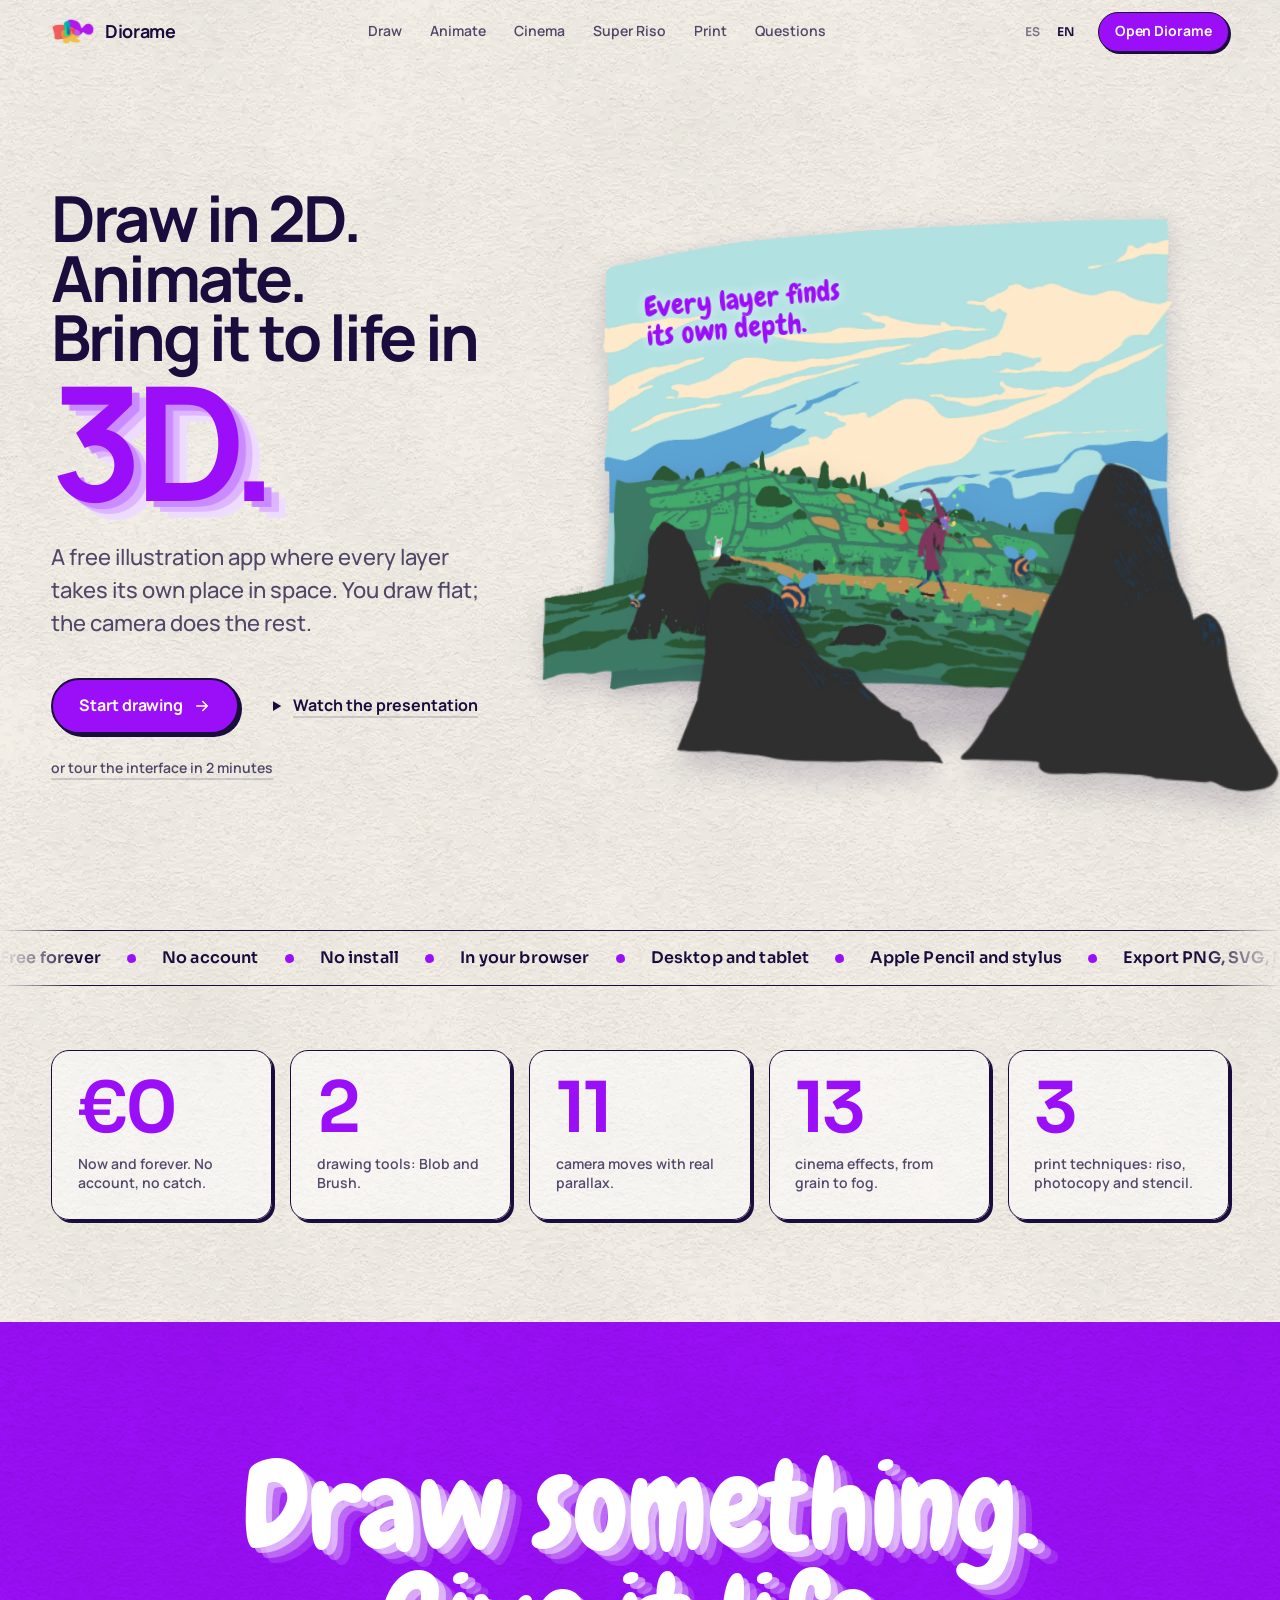
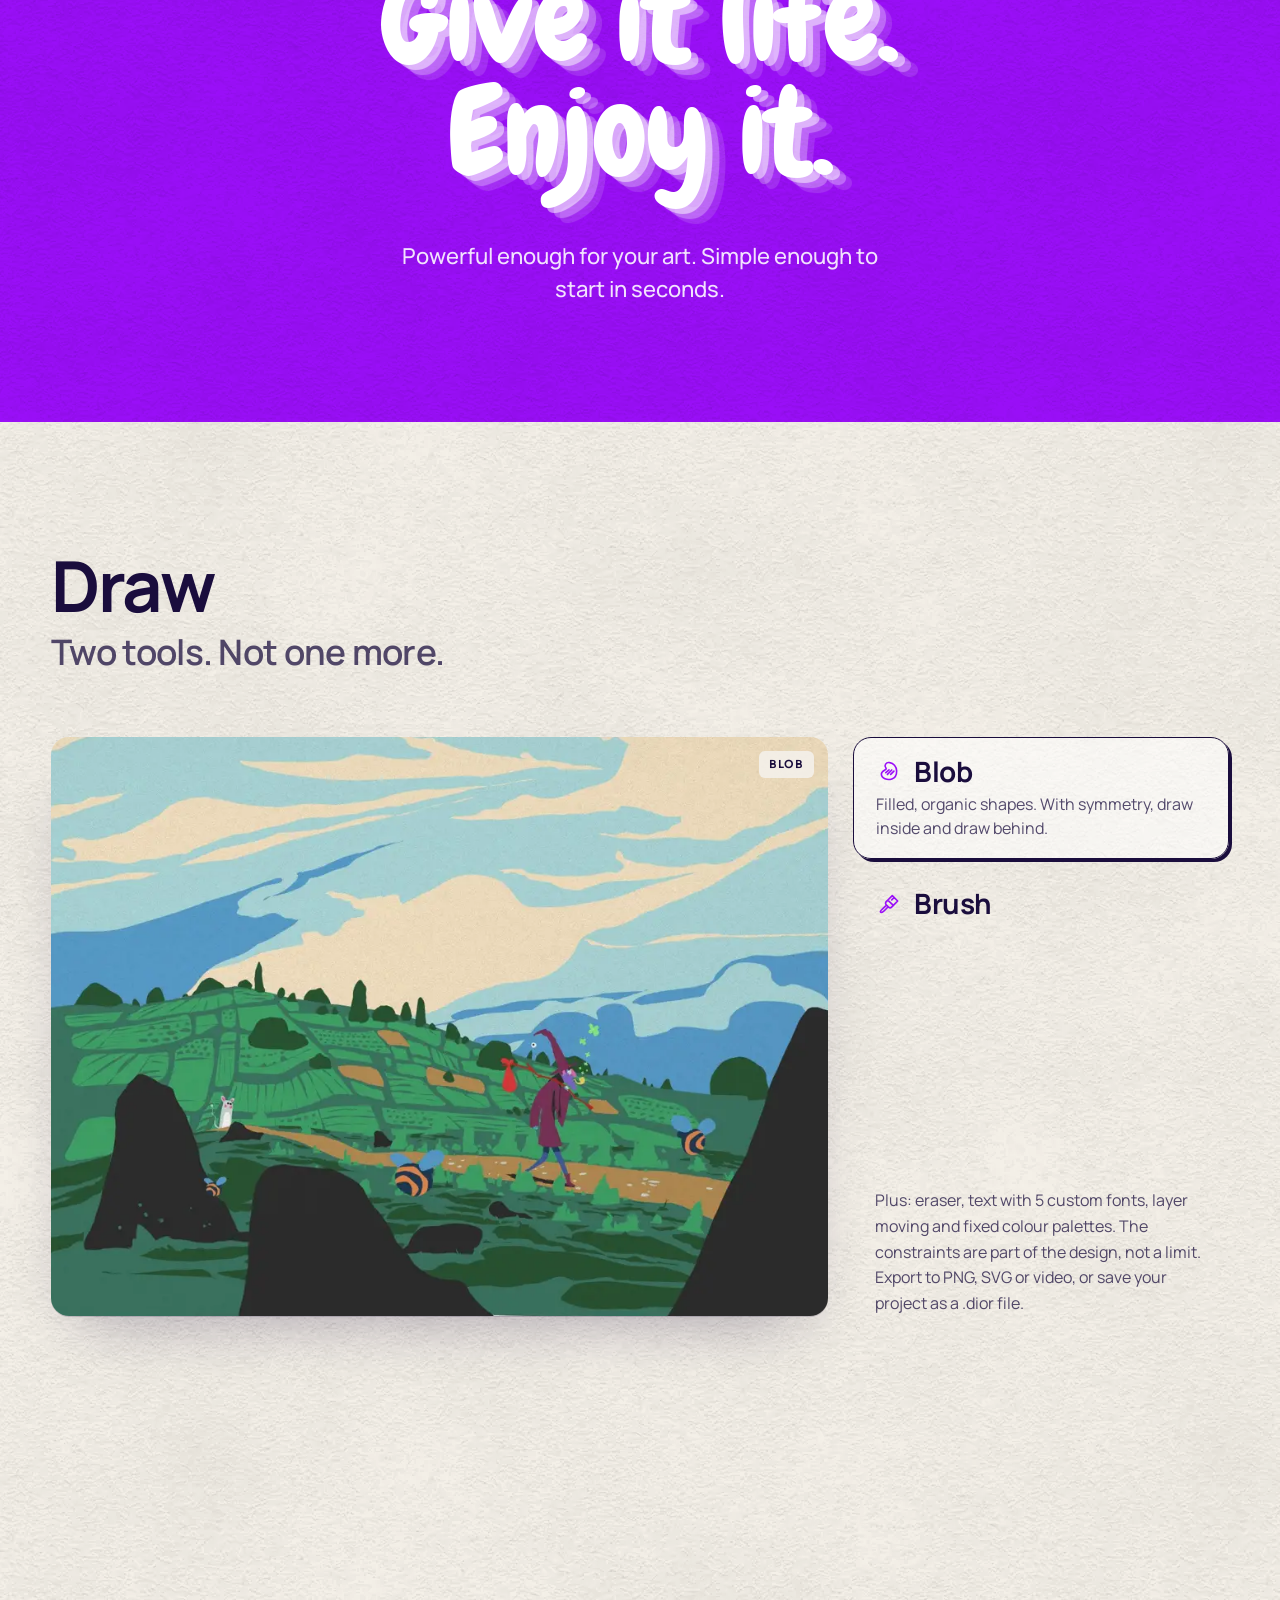
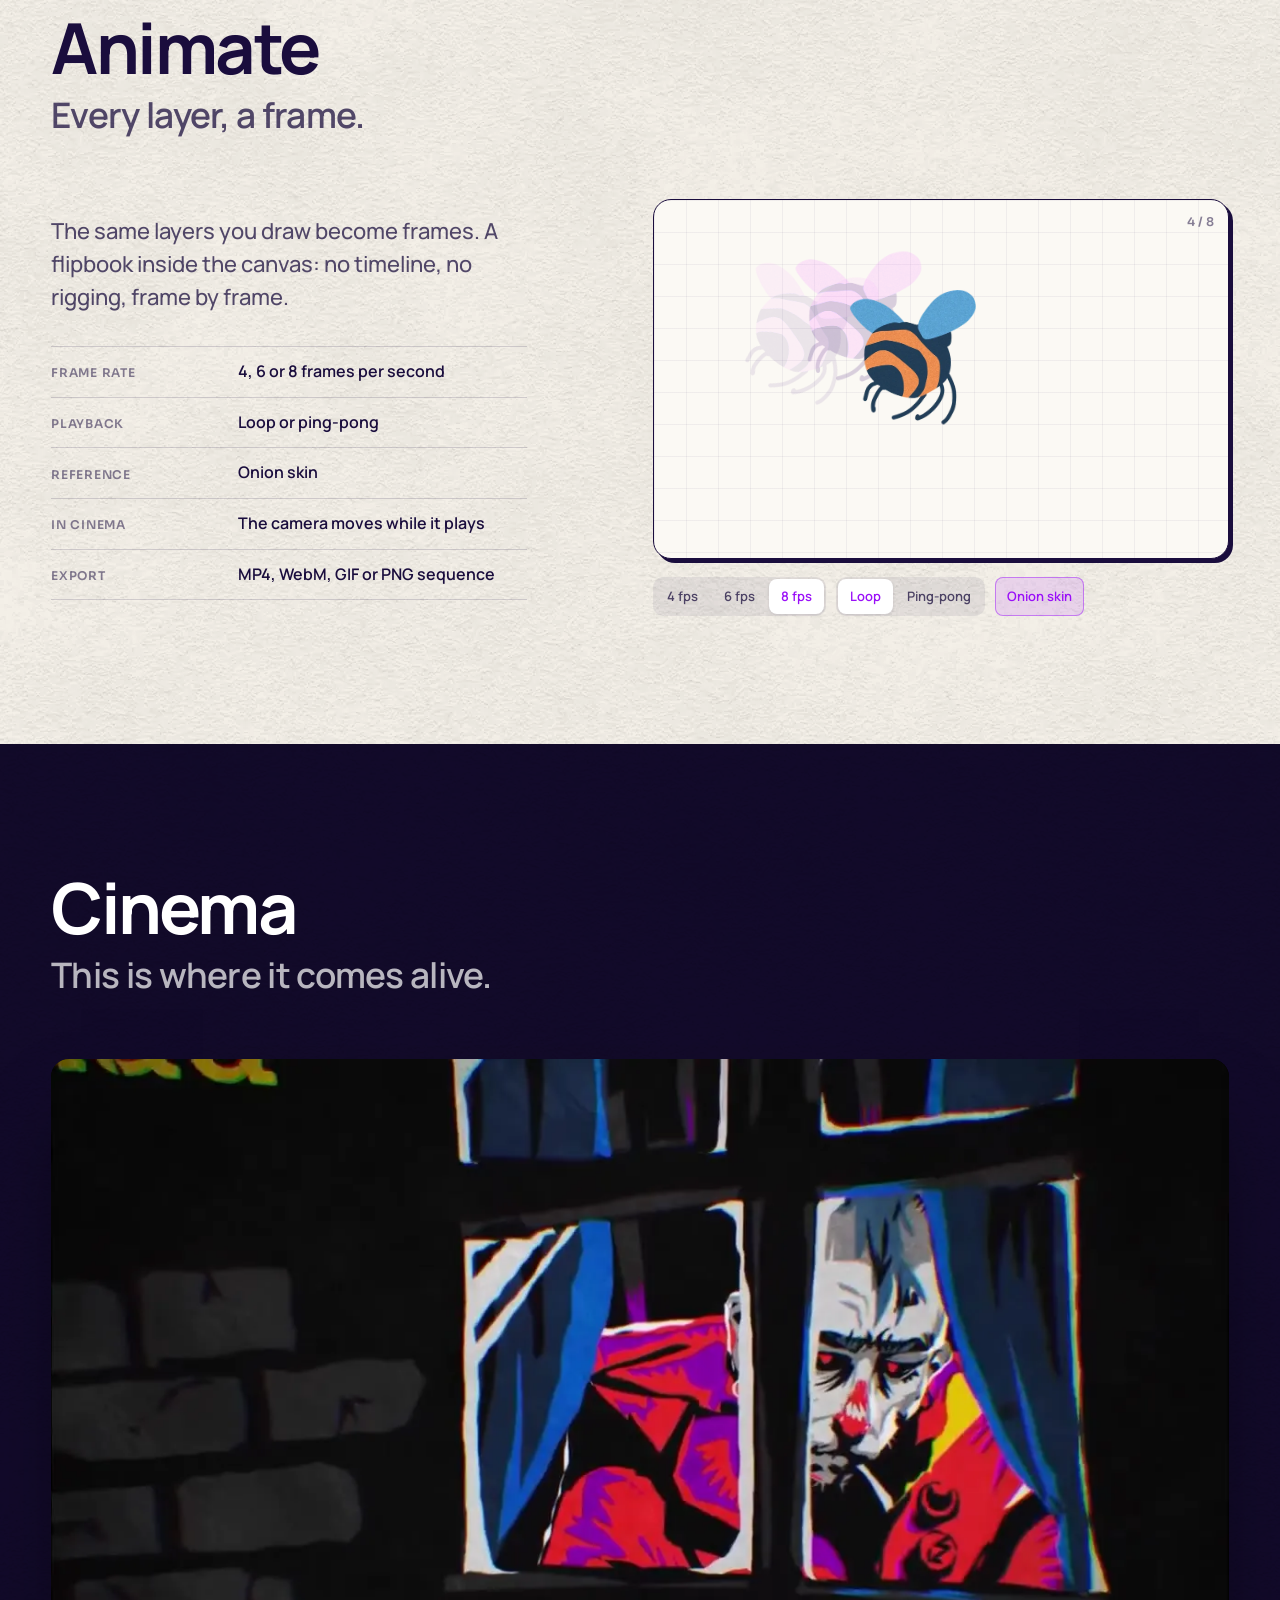
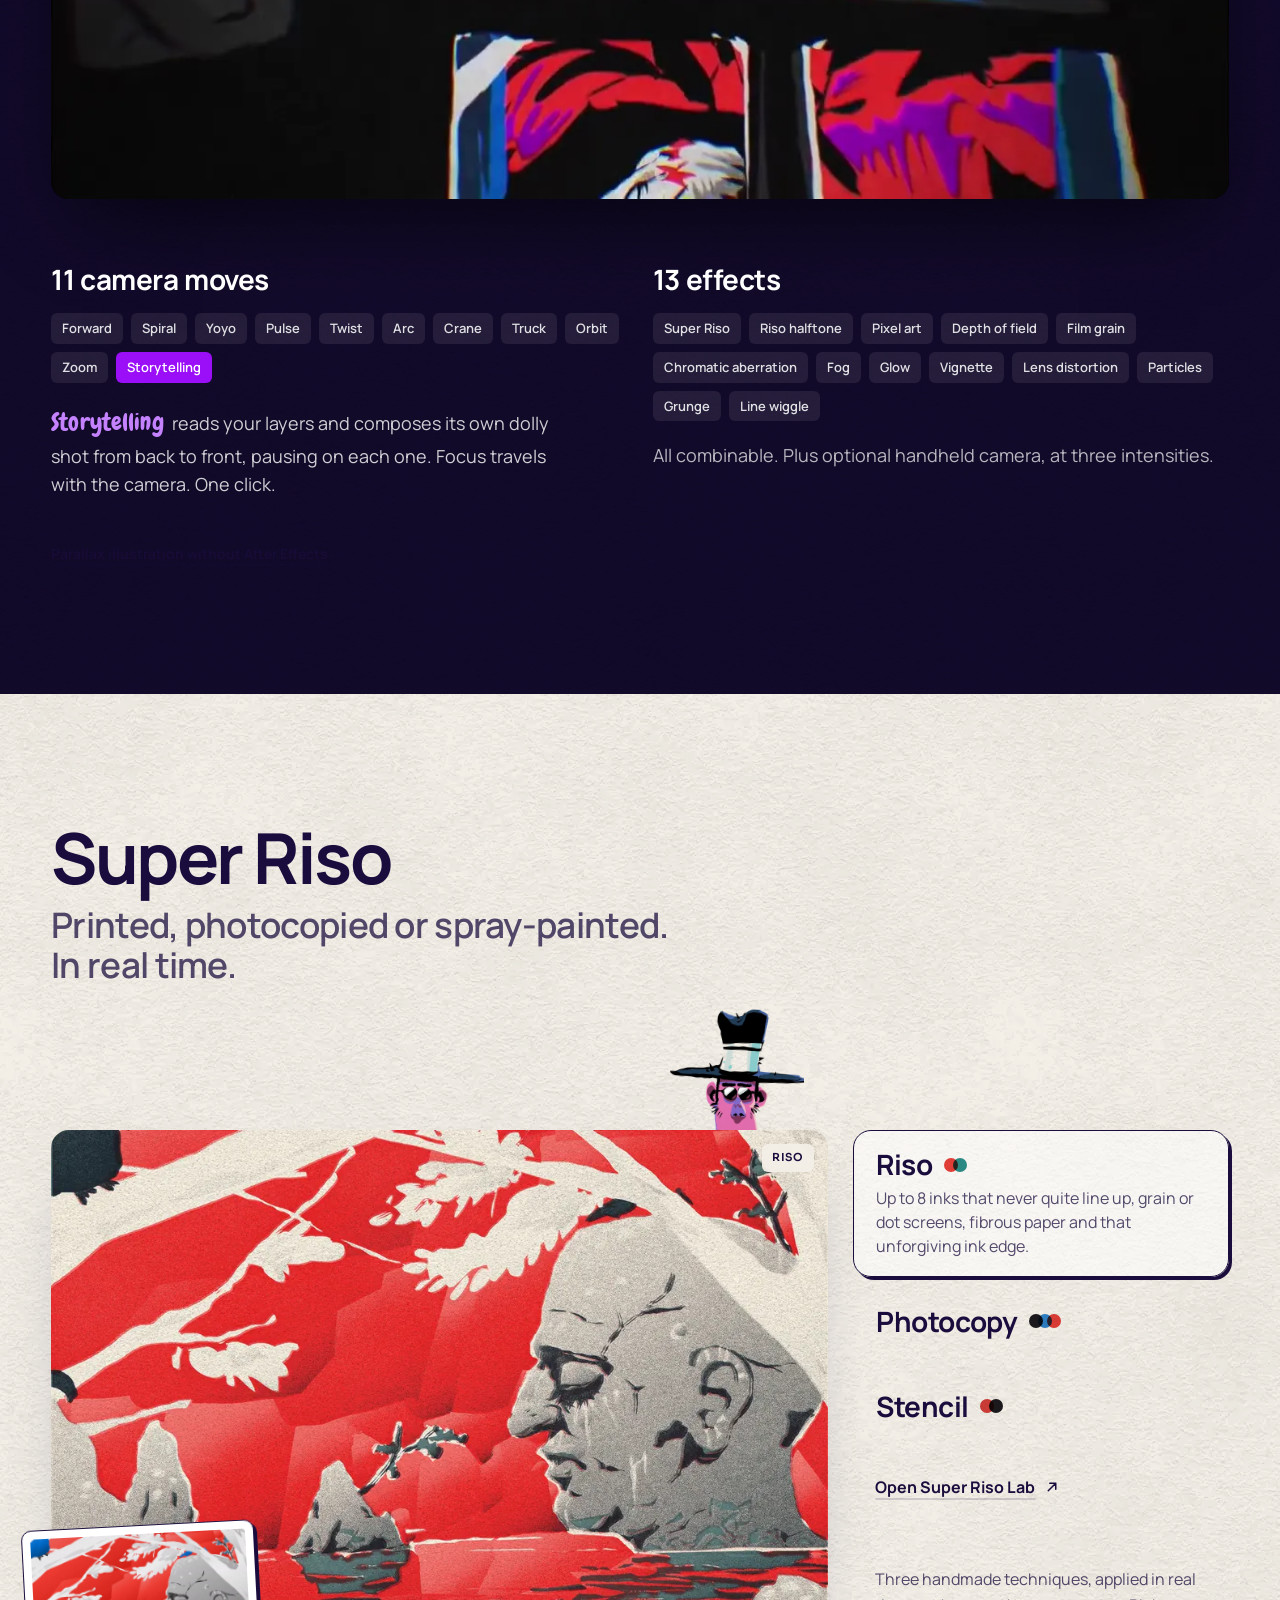
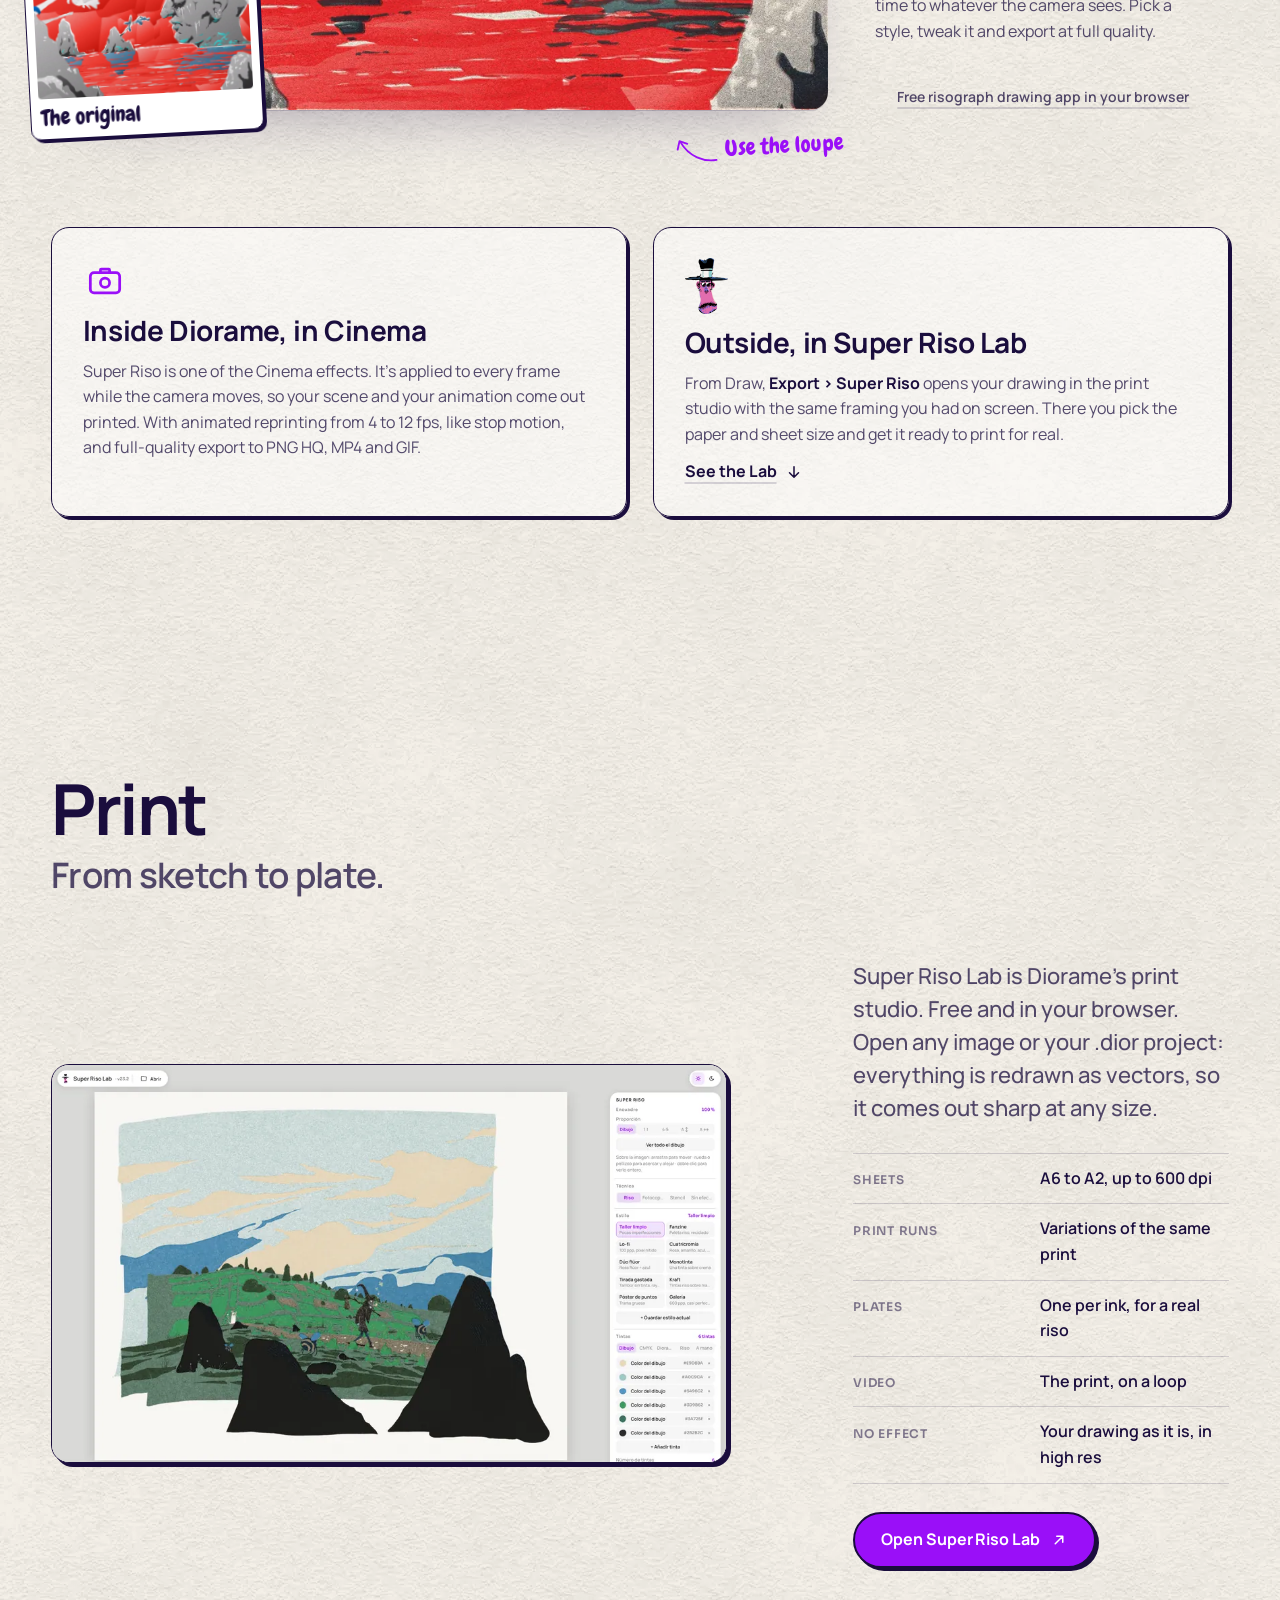
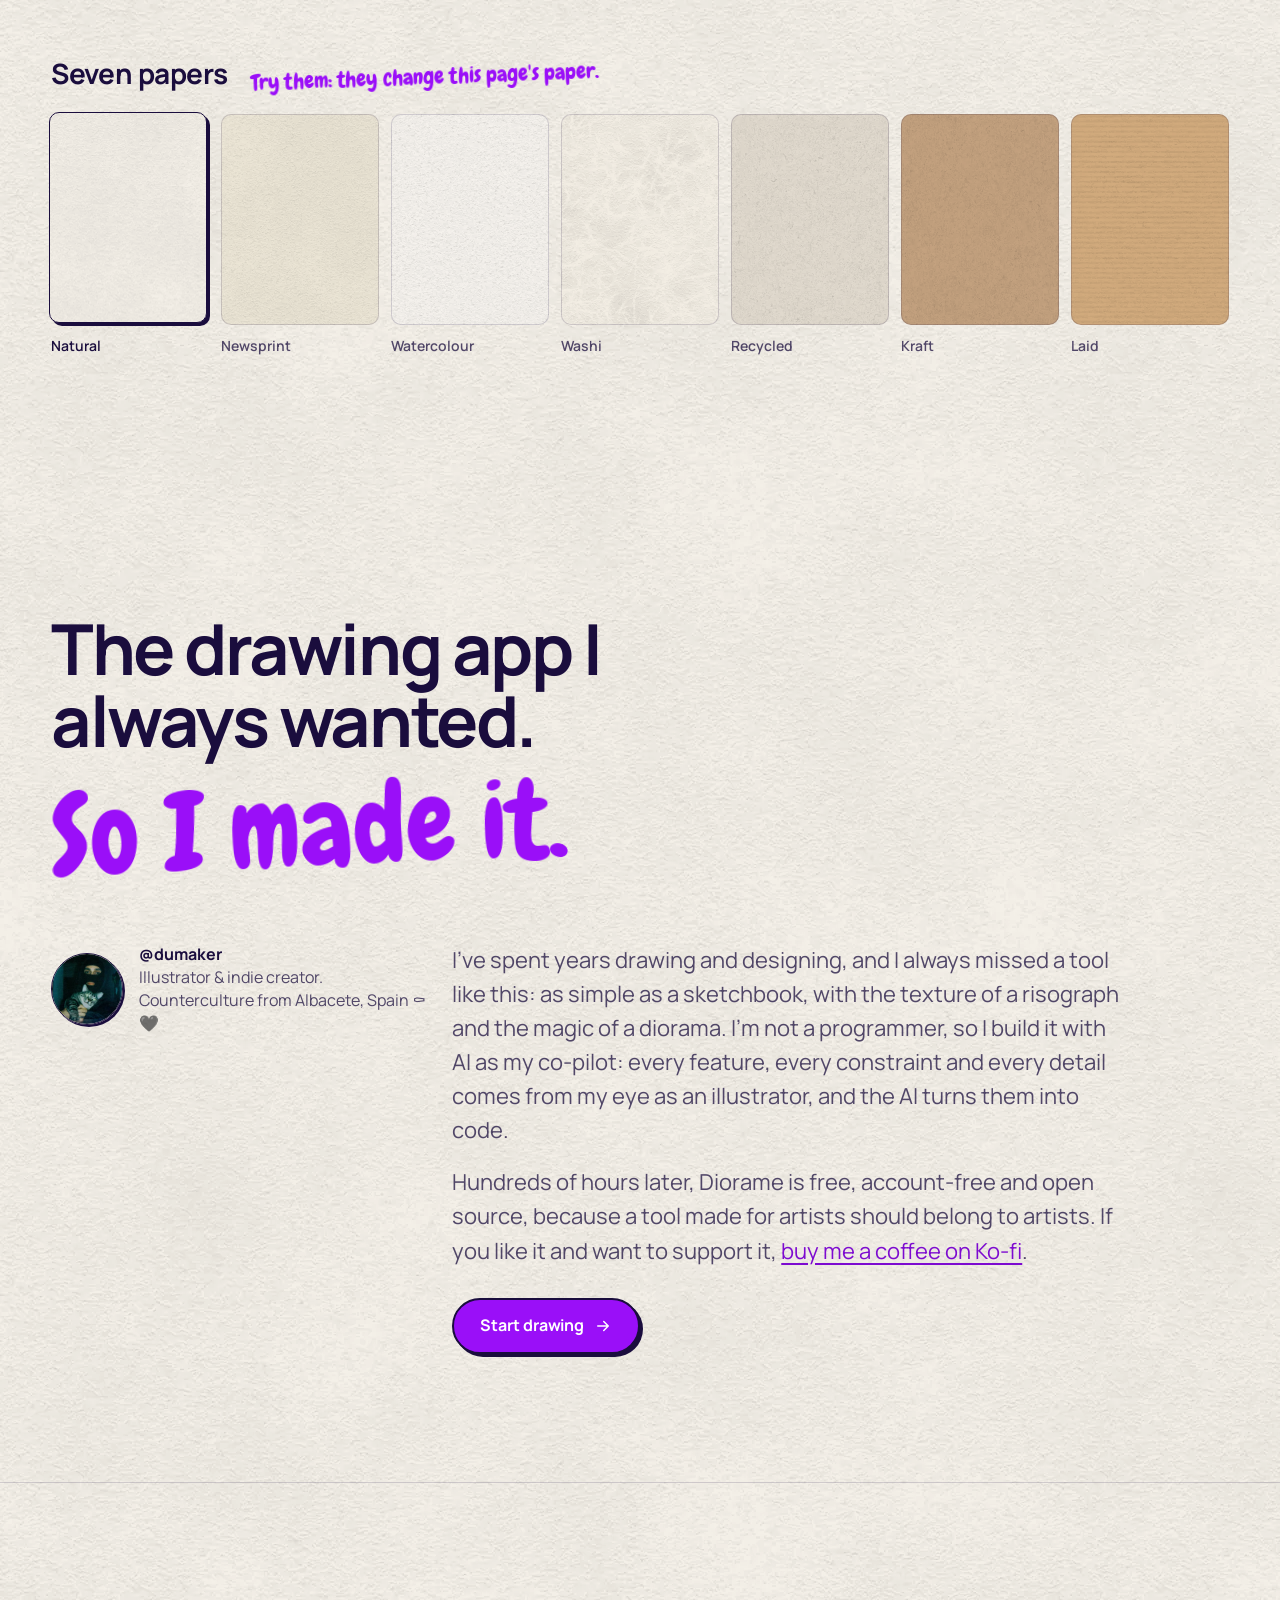
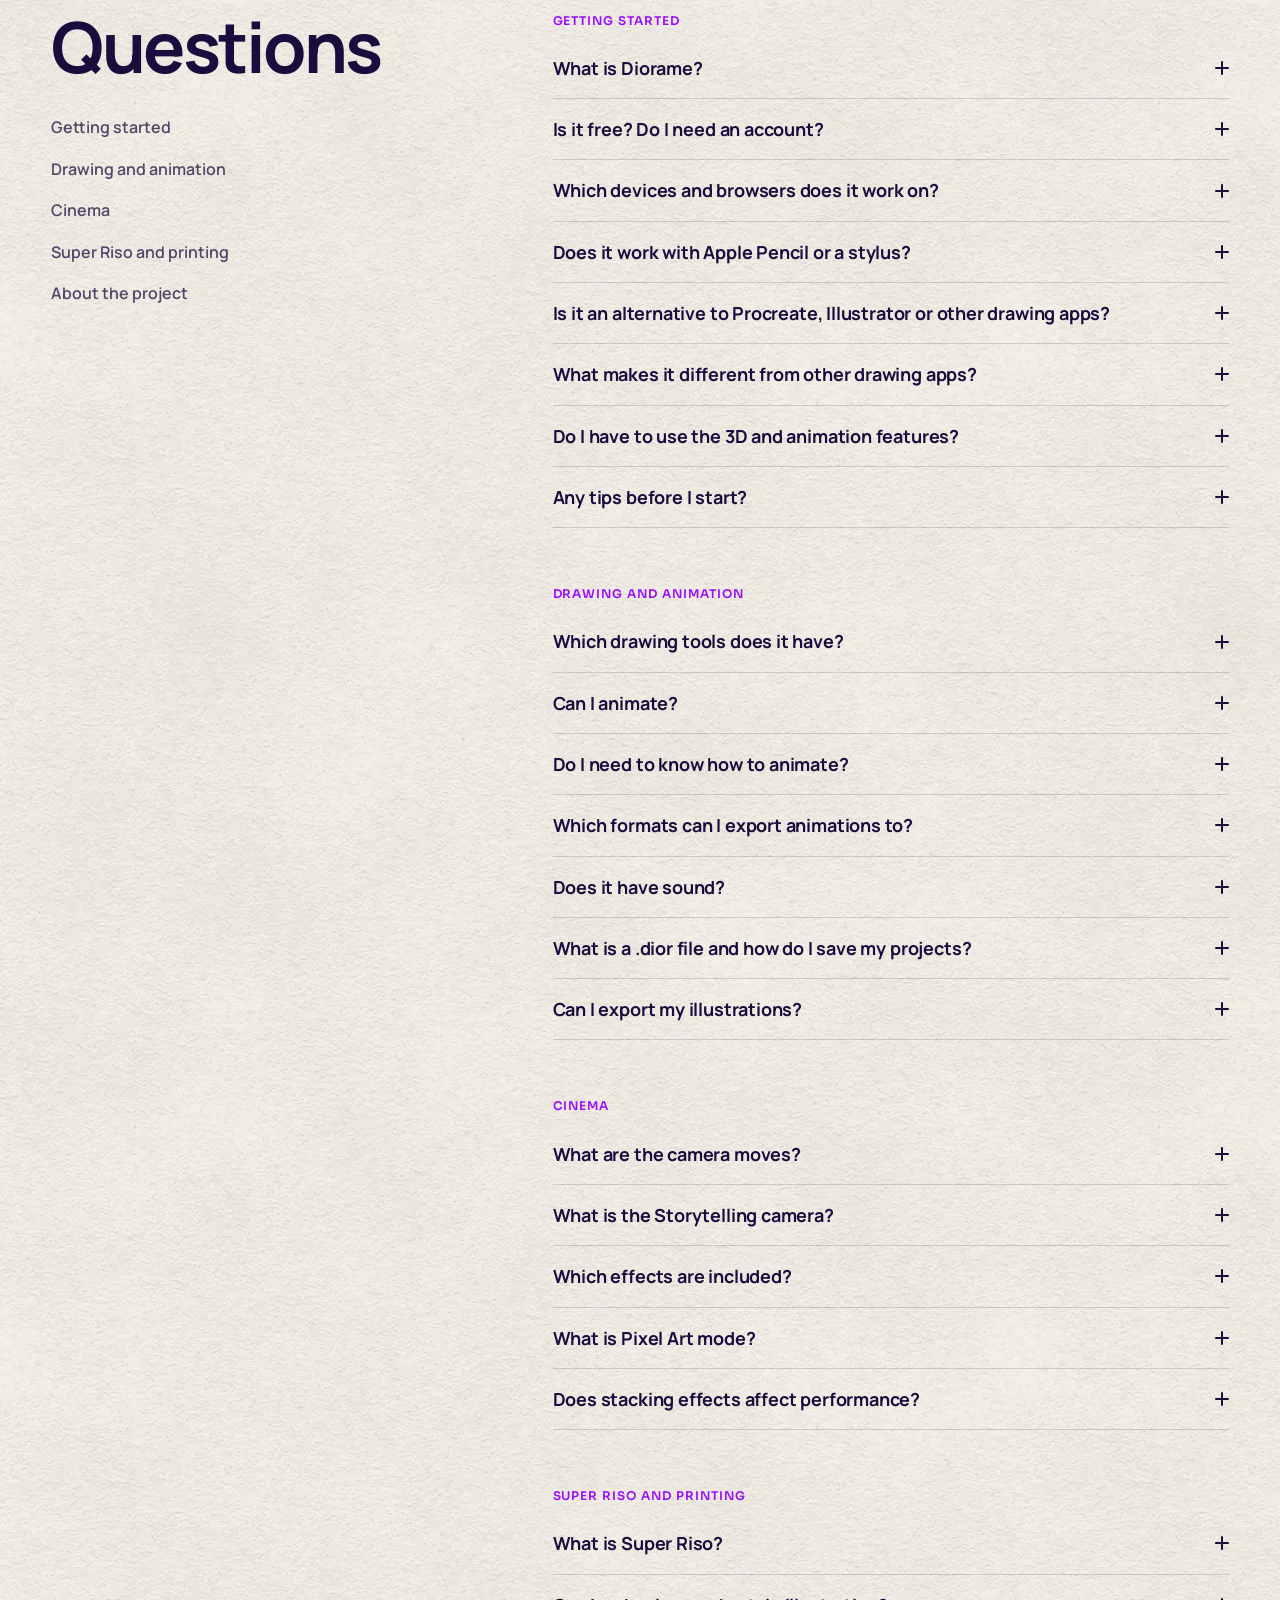
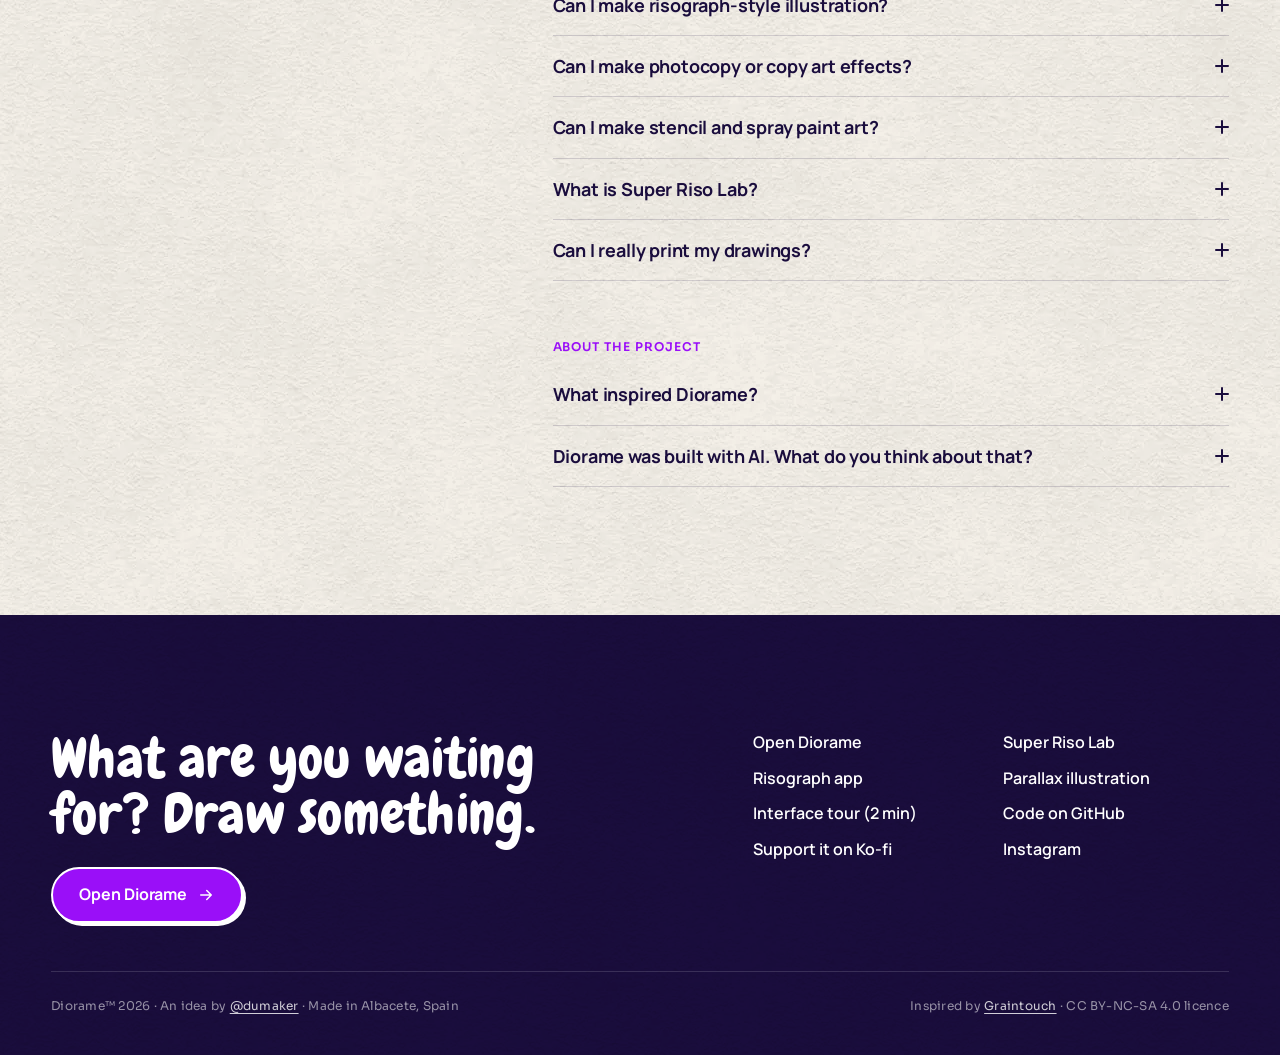
==== commit 07d10d9a: "feat: add parallax discovery pages (EN/ES) and link them from landings and riso pages Co-Authored-By" ====
--- a/en/index.html
+++ b/en/index.html
@@ -29,7 +29,7 @@
   <link rel="preload" href="../assets/fonts/manrope-latin-700-normal.woff2" as="font" type="font/woff2" crossorigin>
   <link rel="preload" href="../assets/fonts/chewy-400.woff2" as="font" type="font/woff2" crossorigin>
   <link rel="preload" href="../assets/diorama/capa-0.webp" as="image">
-  <link rel="stylesheet" href="../assets/site.css?v=22">
+  <link rel="stylesheet" href="../assets/site.css?v=23">
   <script type="application/ld+json">
 {
   "@context": "https://schema.org",
@@ -523,6 +523,7 @@
             <p class="muted">All combinable. Plus optional handheld camera, at three intensities.</p>
           </div>
         </div>
+        <p class="cine-more"><a class="link" href="/en/parallax-illustration/">Parallax illustration without After Effects</a></p>
       </div>
     </section>
 
@@ -822,6 +823,7 @@
         <a href="https://diorame.dumaker.com/" target="_blank" rel="noopener">Open Diorame</a>
         <a href="https://super-riso.dumaker.com" target="_blank" rel="noopener">Super Riso Lab</a>
         <a href="/en/risograph-app/">Risograph app</a>
+        <a href="/en/parallax-illustration/">Parallax illustration</a>
         <a href="https://youtu.be/CDC0PQLCHCQ" target="_blank" rel="noopener noreferrer">Interface tour (2 min)</a>
         <a href="https://github.com/DrKlanes/diorame" target="_blank" rel="noopener">Code on GitHub</a>
         <a href="https://ko-fi.com/dumaker" target="_blank" rel="noopener">Support it on Ko-fi</a>
--- a/assets/site.css
+++ b/assets/site.css
@@ -749,3 +749,12 @@
   .sub-mascot { display: none; }
   .doors--3 { grid-template-columns: 1fr; }
 }
+
+/* ---------- Página de parallax: vídeo y enlace desde Cine ---------- */
+.sub-copy--wide { max-width: 860px; }
+.sub-copy--wide .lead { max-width: 56ch; }
+.sub-video { margin-top: clamp(32px, 4vw, 56px); }
+.sub-video video { display: block; width: 100%; height: auto; border-radius: var(--r-md); border: 1.5px solid var(--ink); box-shadow: 3px 3px 0 var(--ink); background: #000; }
+.sub-video figcaption { margin-top: 12px; font-size: var(--t-14); color: var(--ink-2); }
+.cine-more { margin-top: clamp(28px, 3vw, 40px); }
+.cine-more .link { font-size: var(--t-14); font-weight: 600; color: var(--ink-2); }
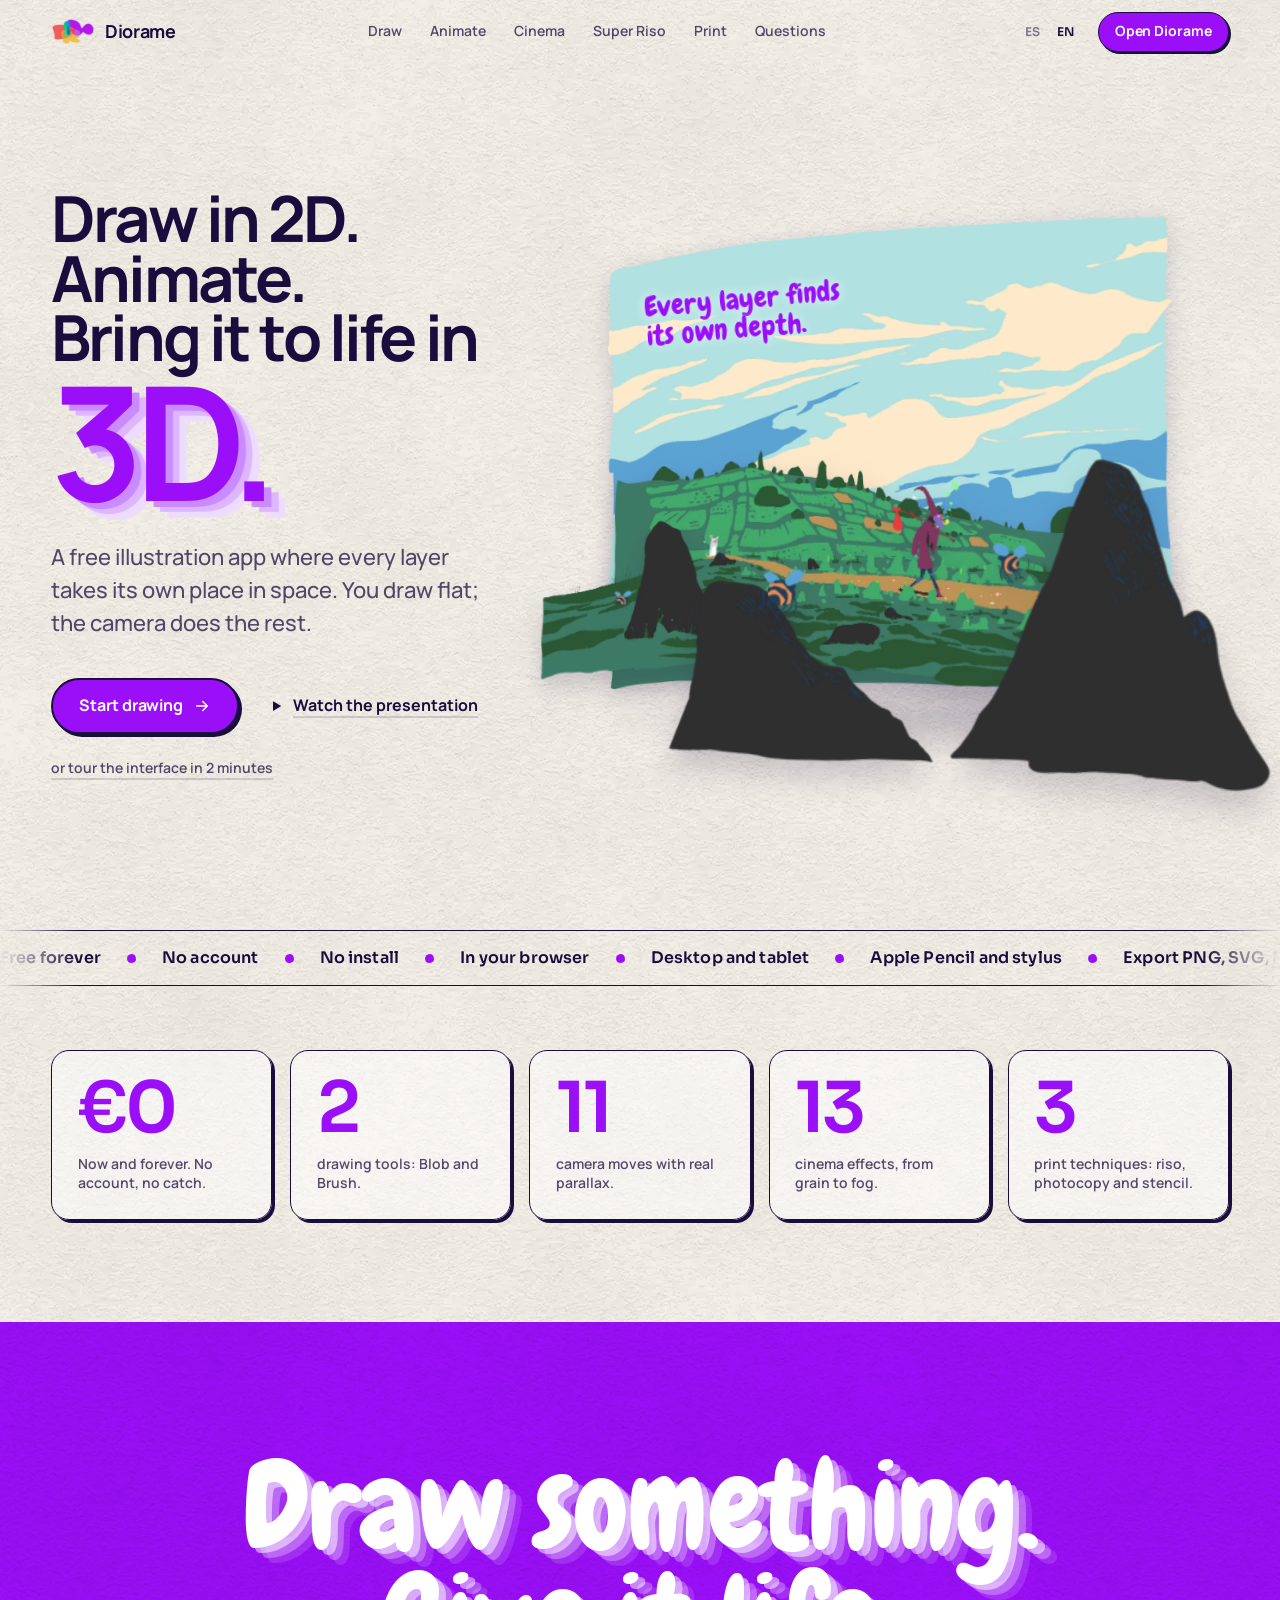
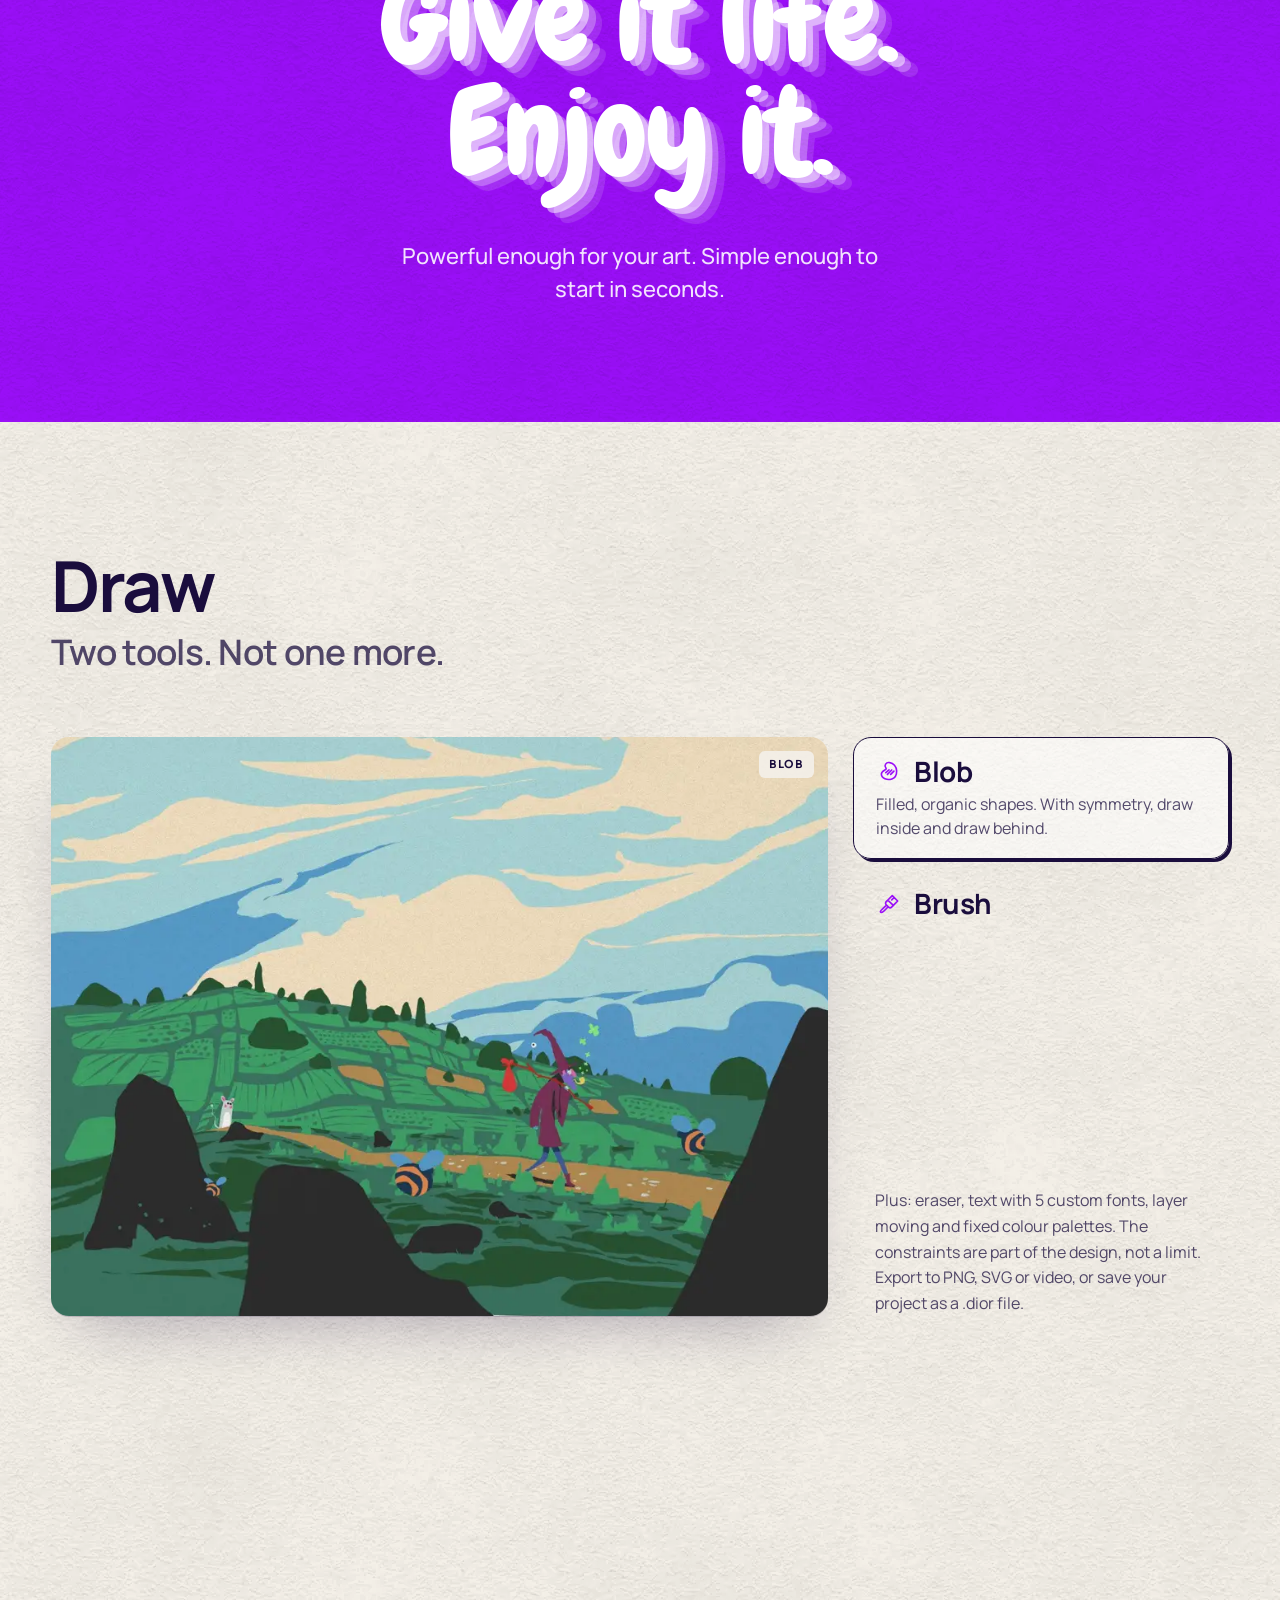
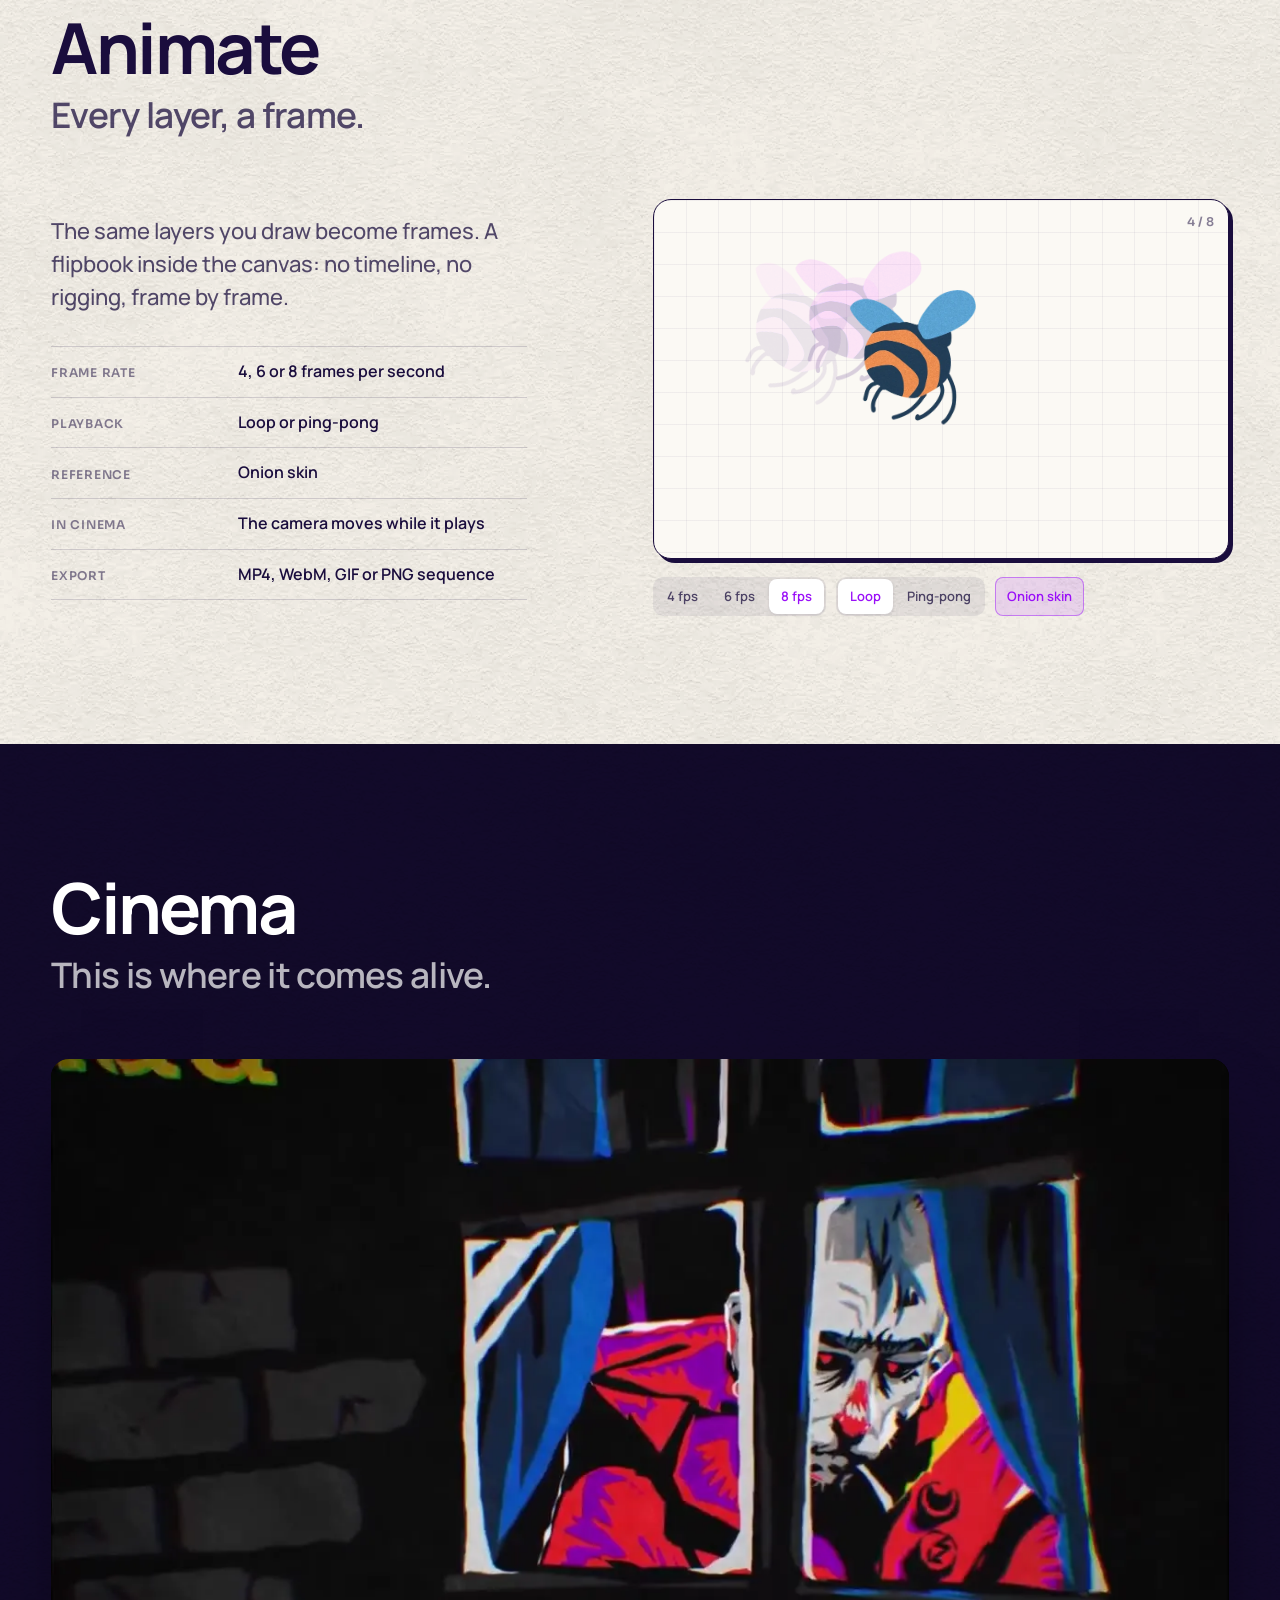
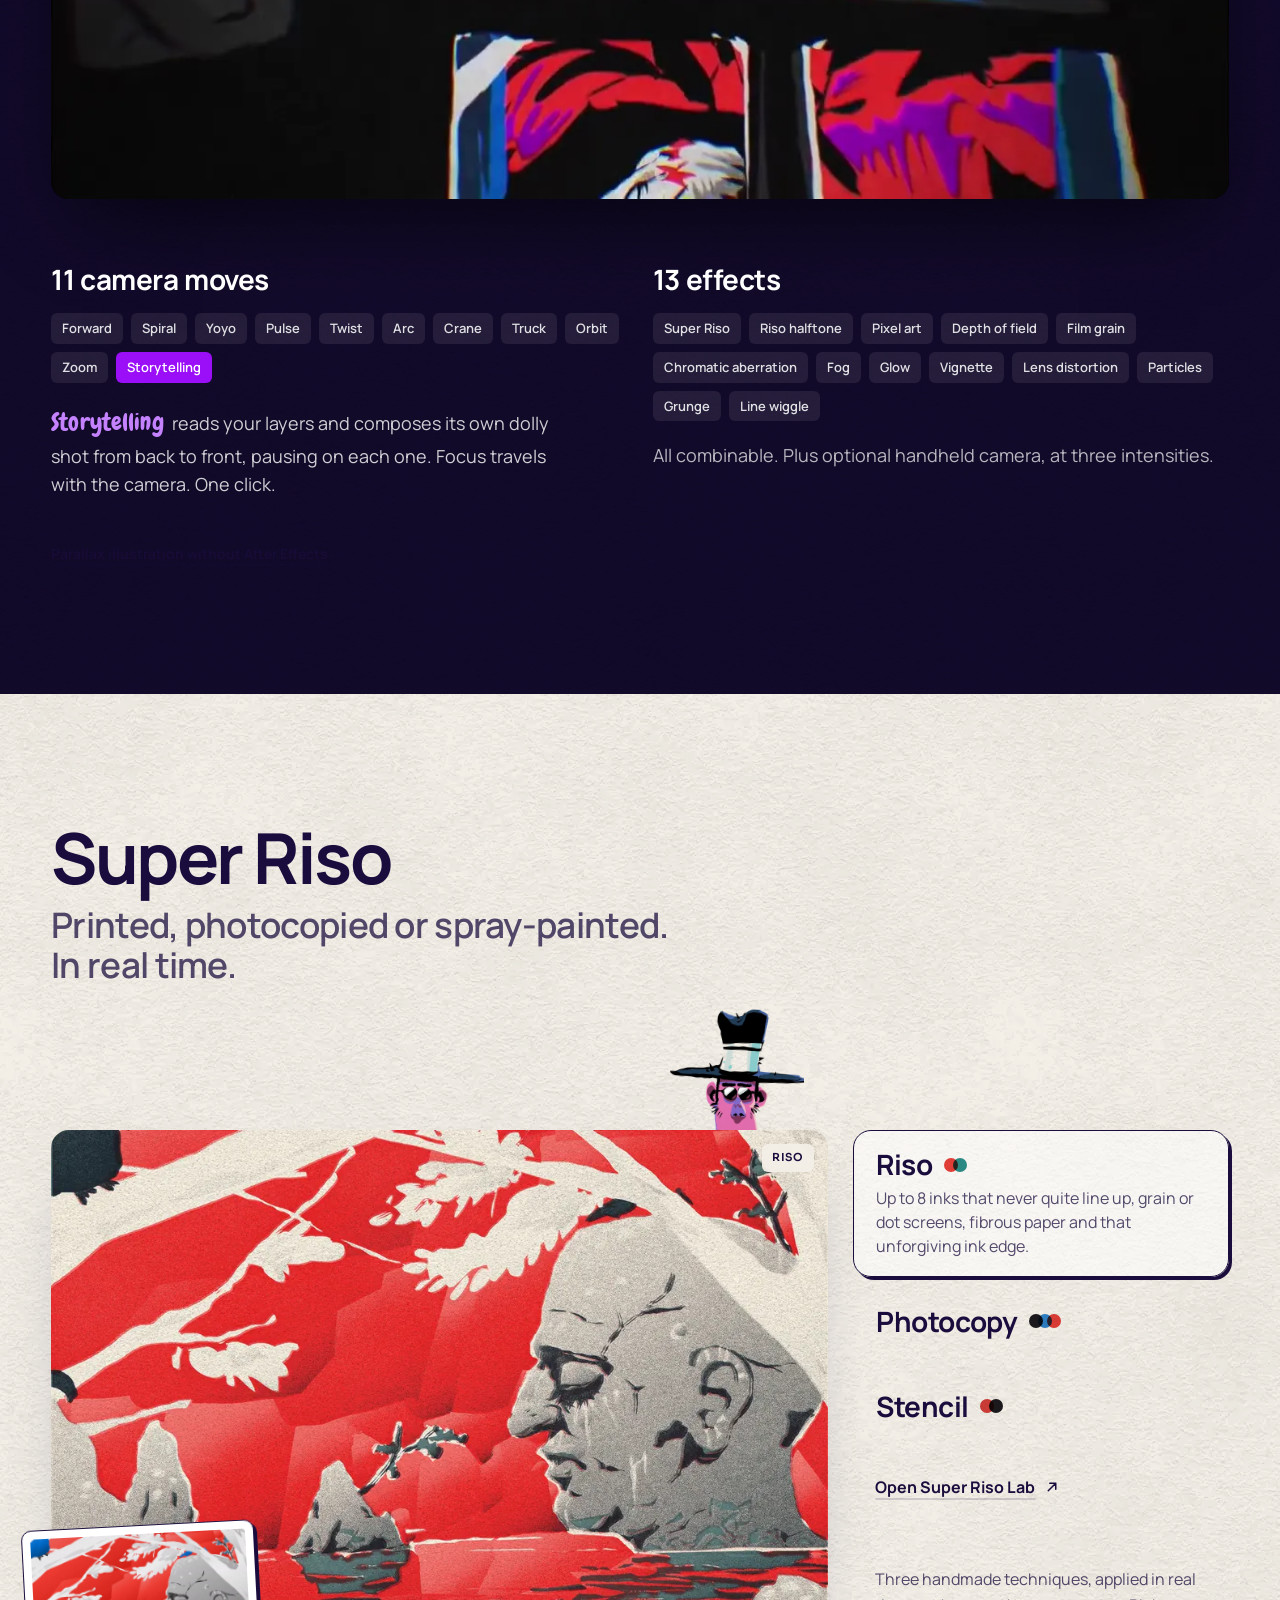
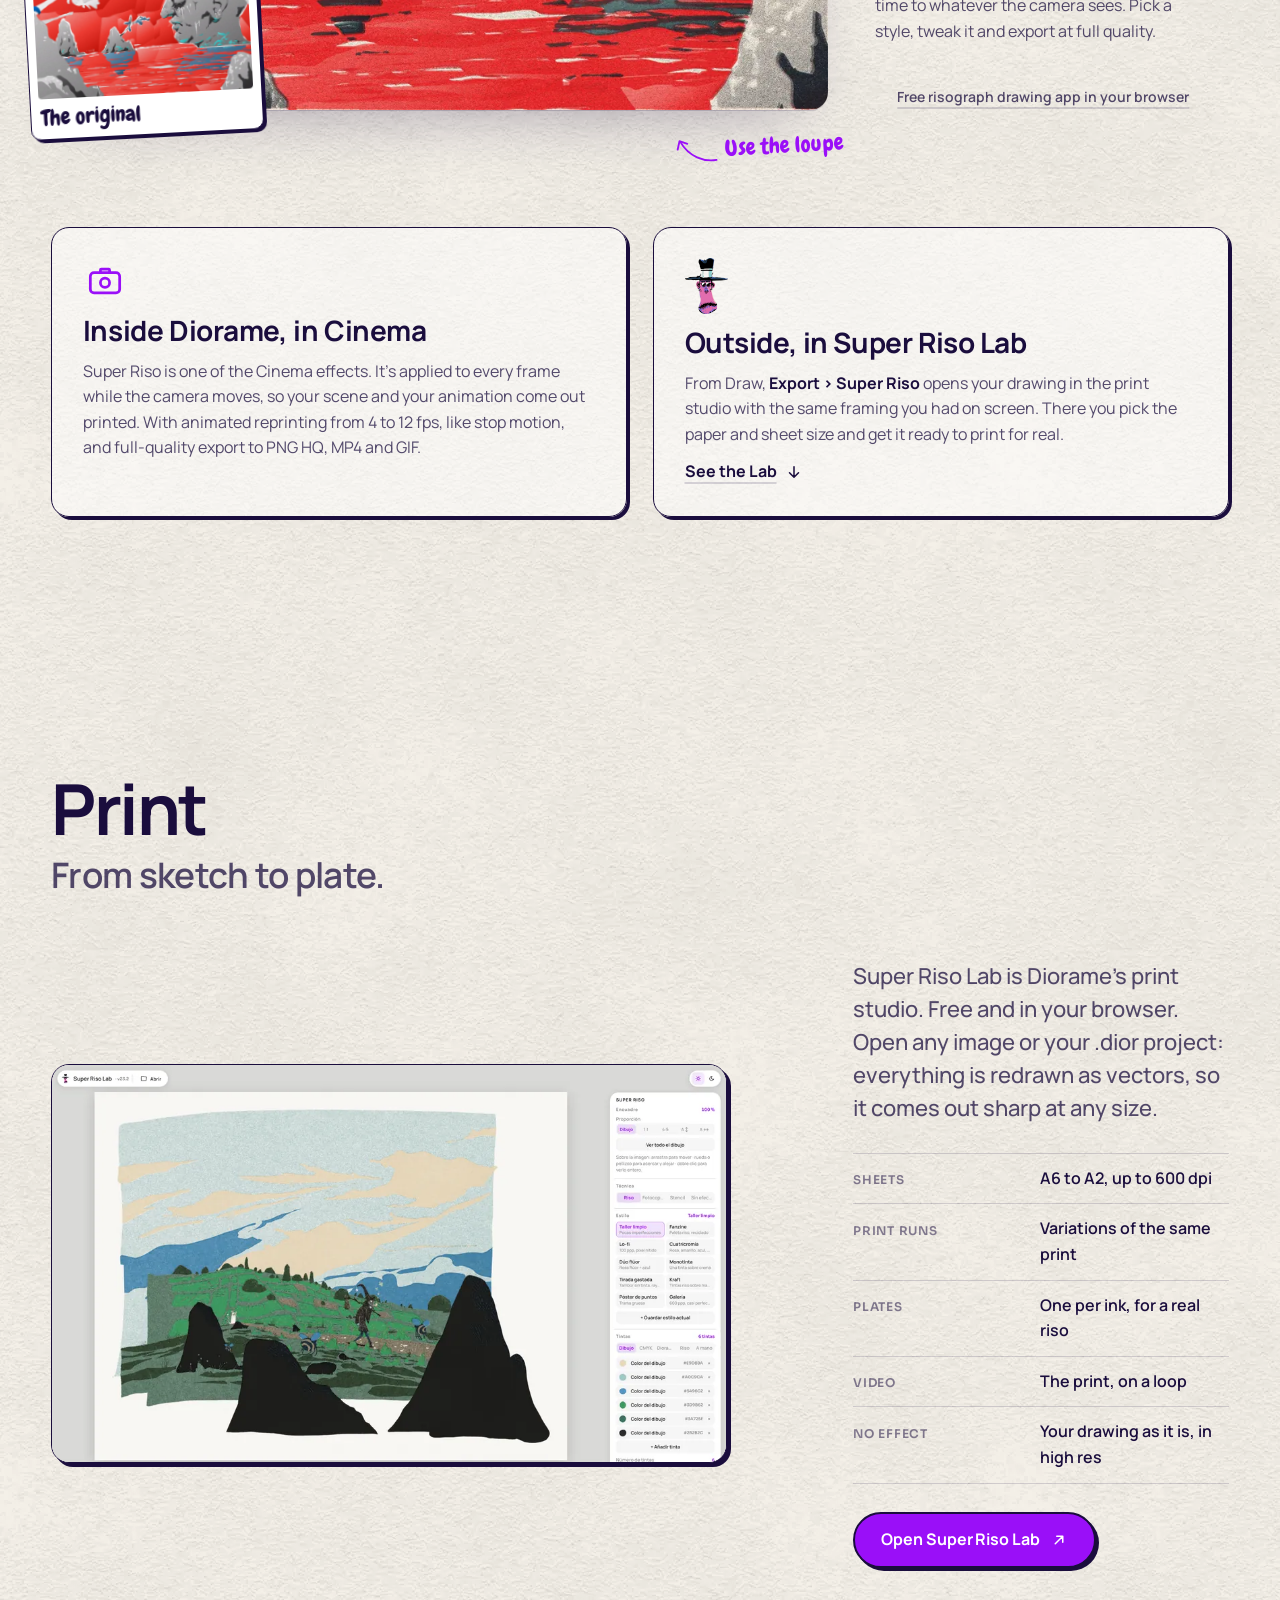
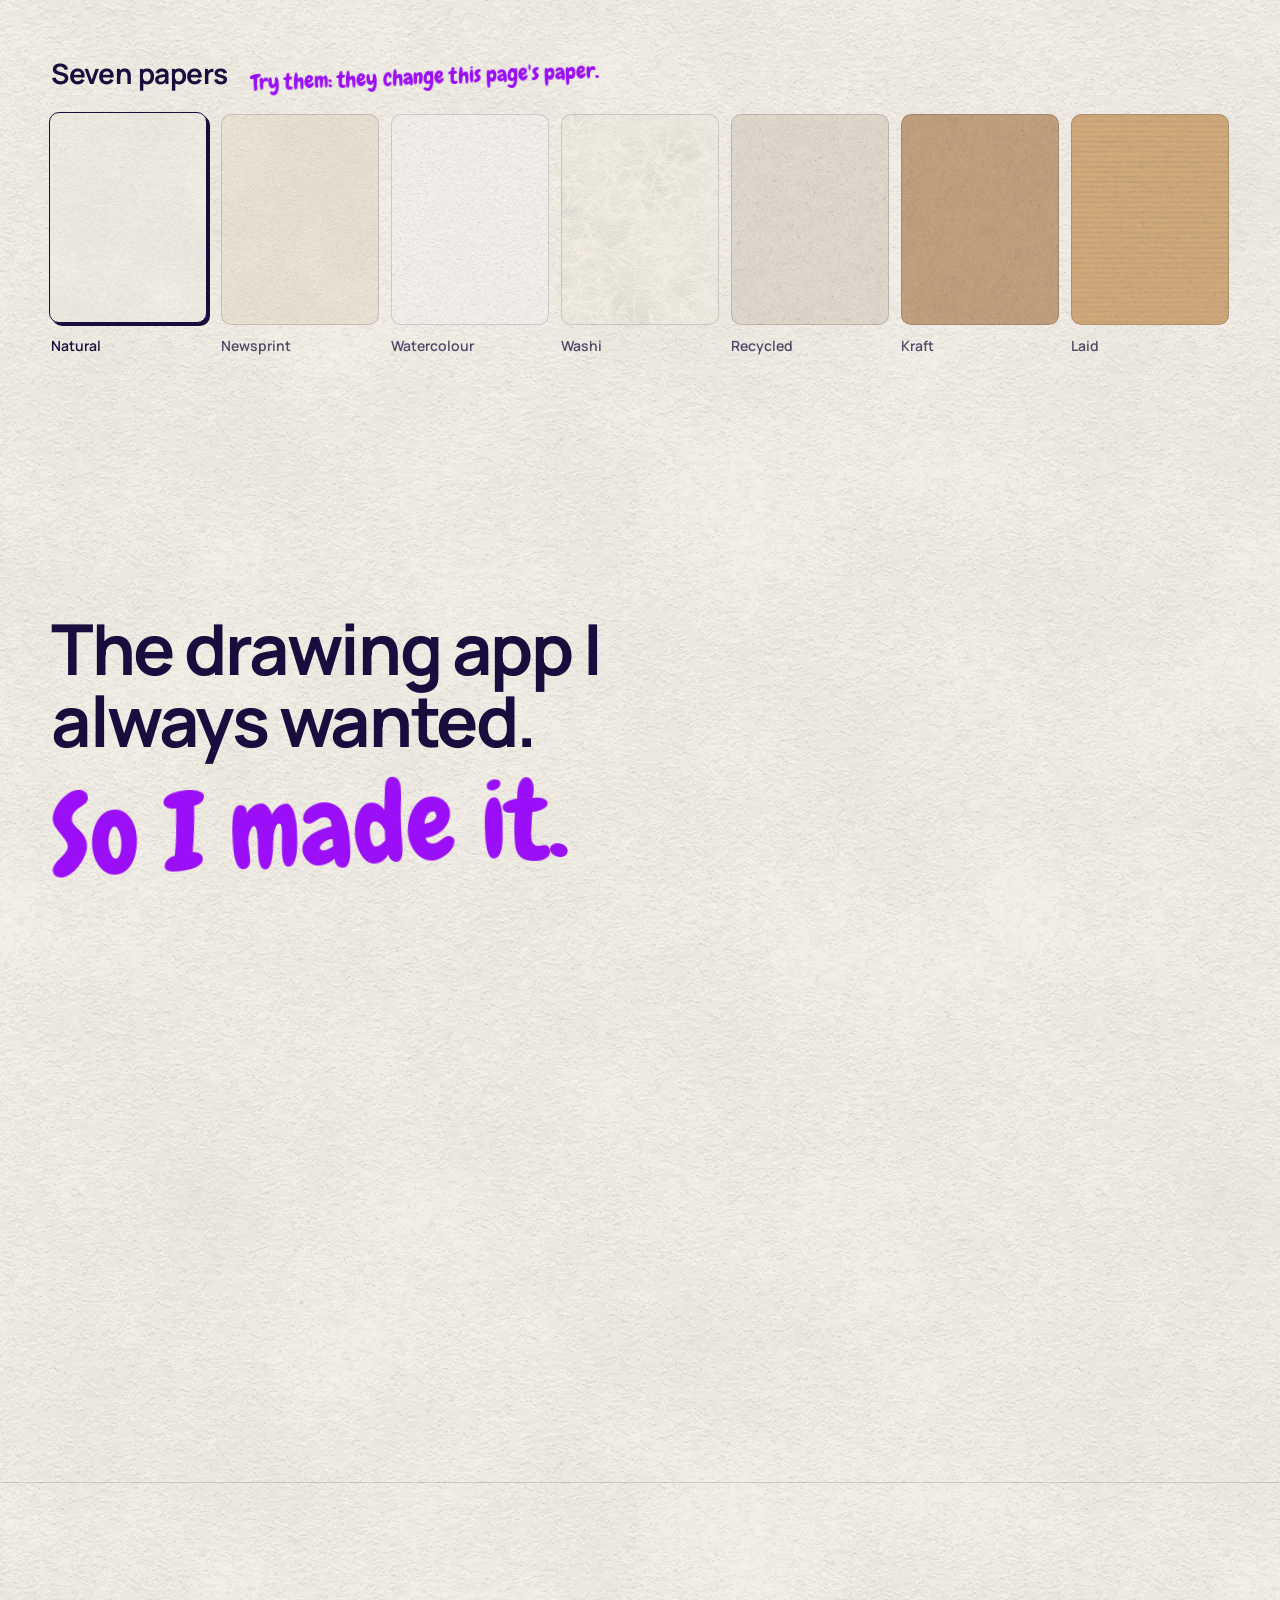
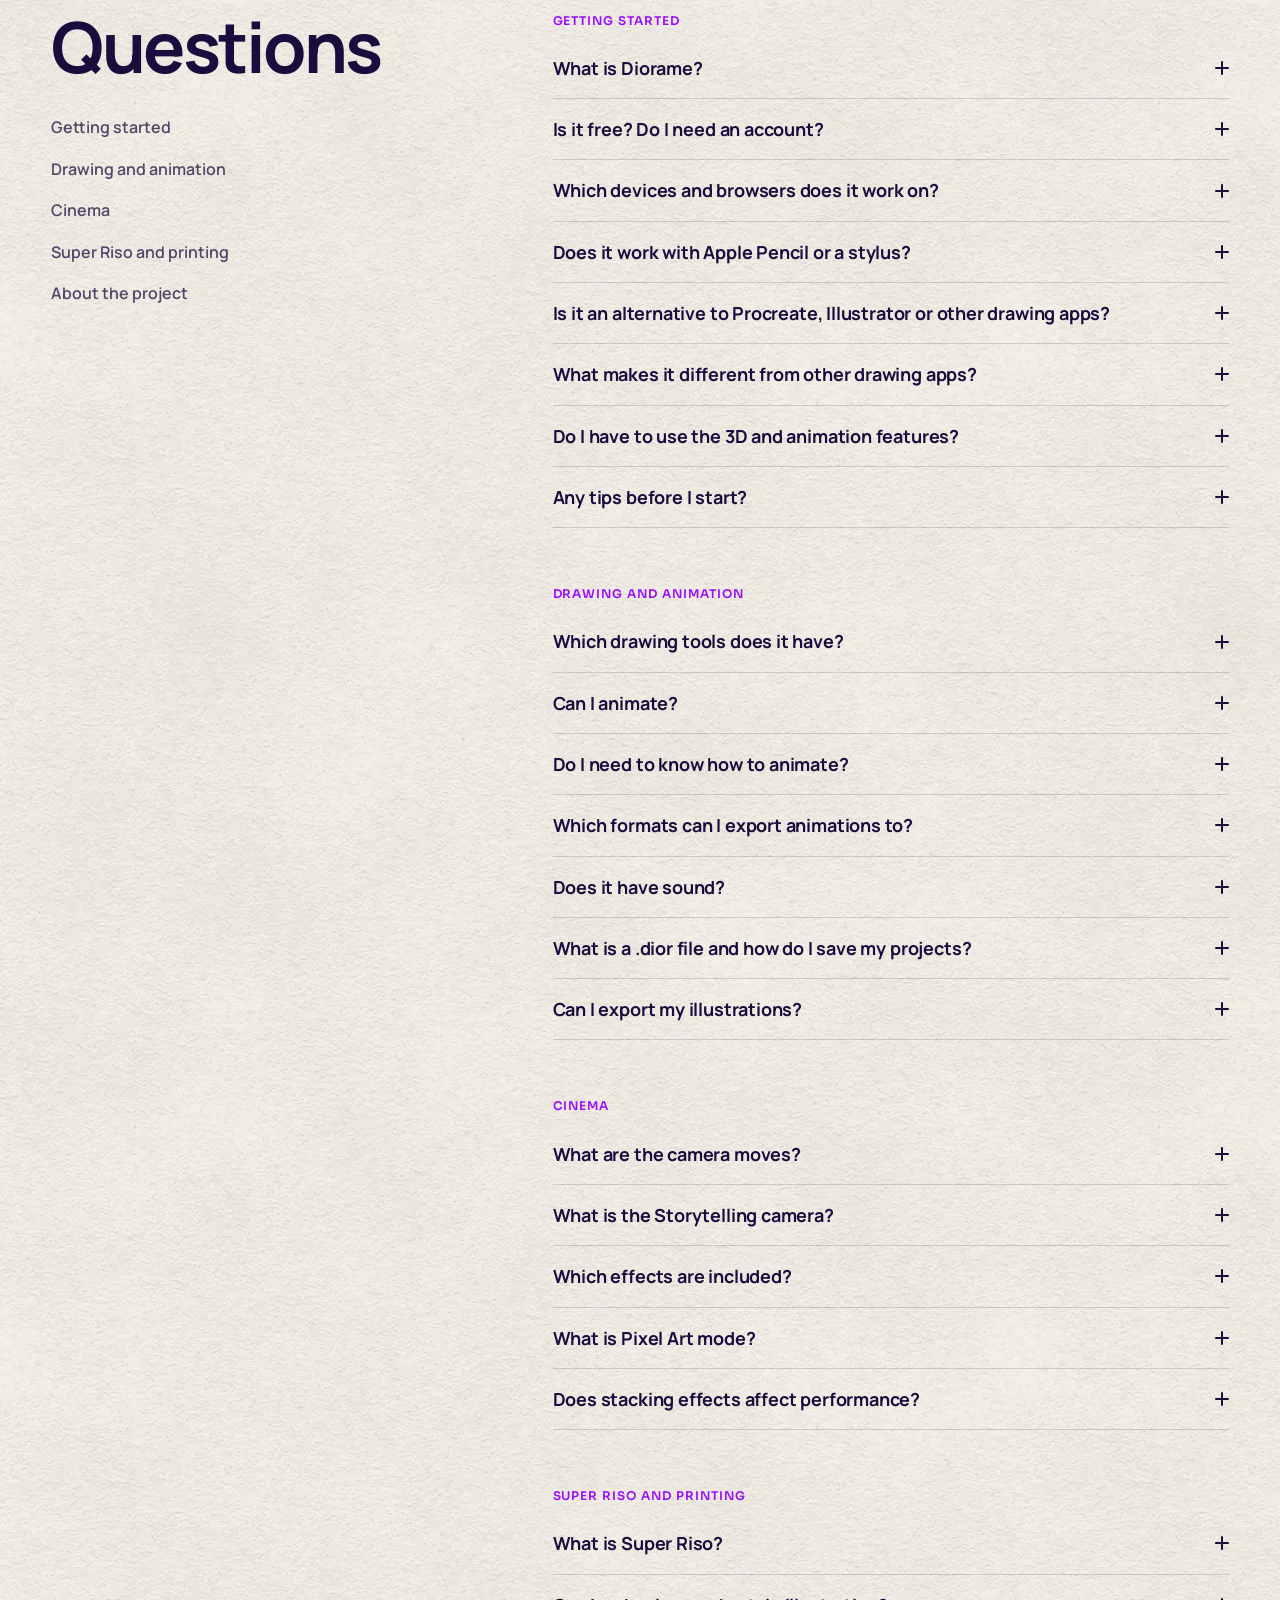
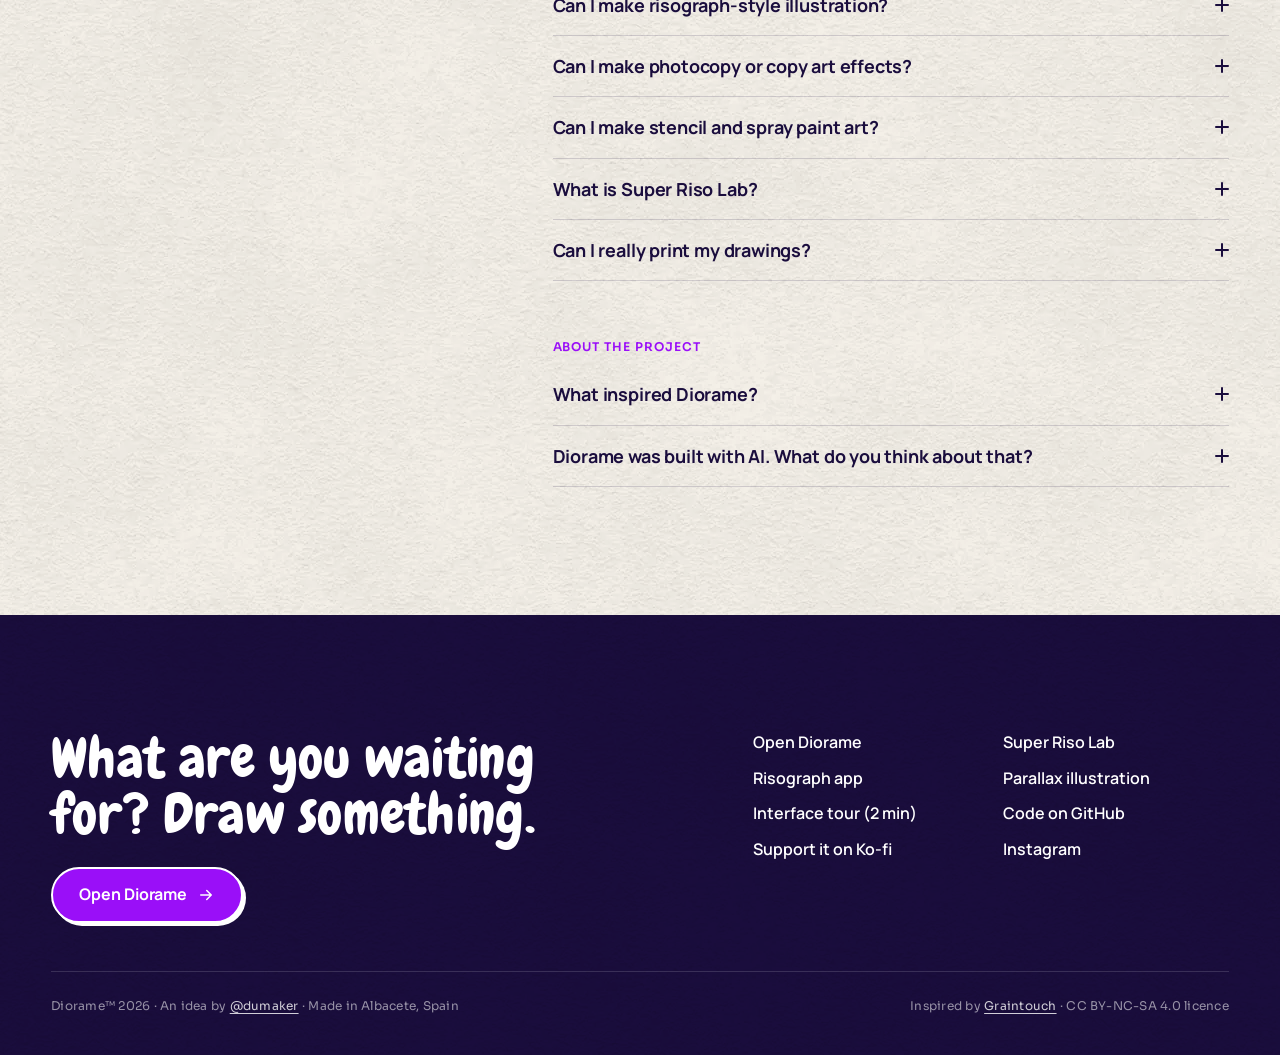
==== commit 2617cc07: "fix: replace parallax page hook video with the three-piece clip (webm+mp4+poster), viñeta in ES Co-A" ====
--- a/en/index.html
+++ b/en/index.html
@@ -836,6 +836,6 @@
     </div>
   </footer>
 
-  <script src="../assets/site.js?v=19" defer></script>
+  <script src="../assets/site.js?v=20" defer></script>
 </body>
 </html>
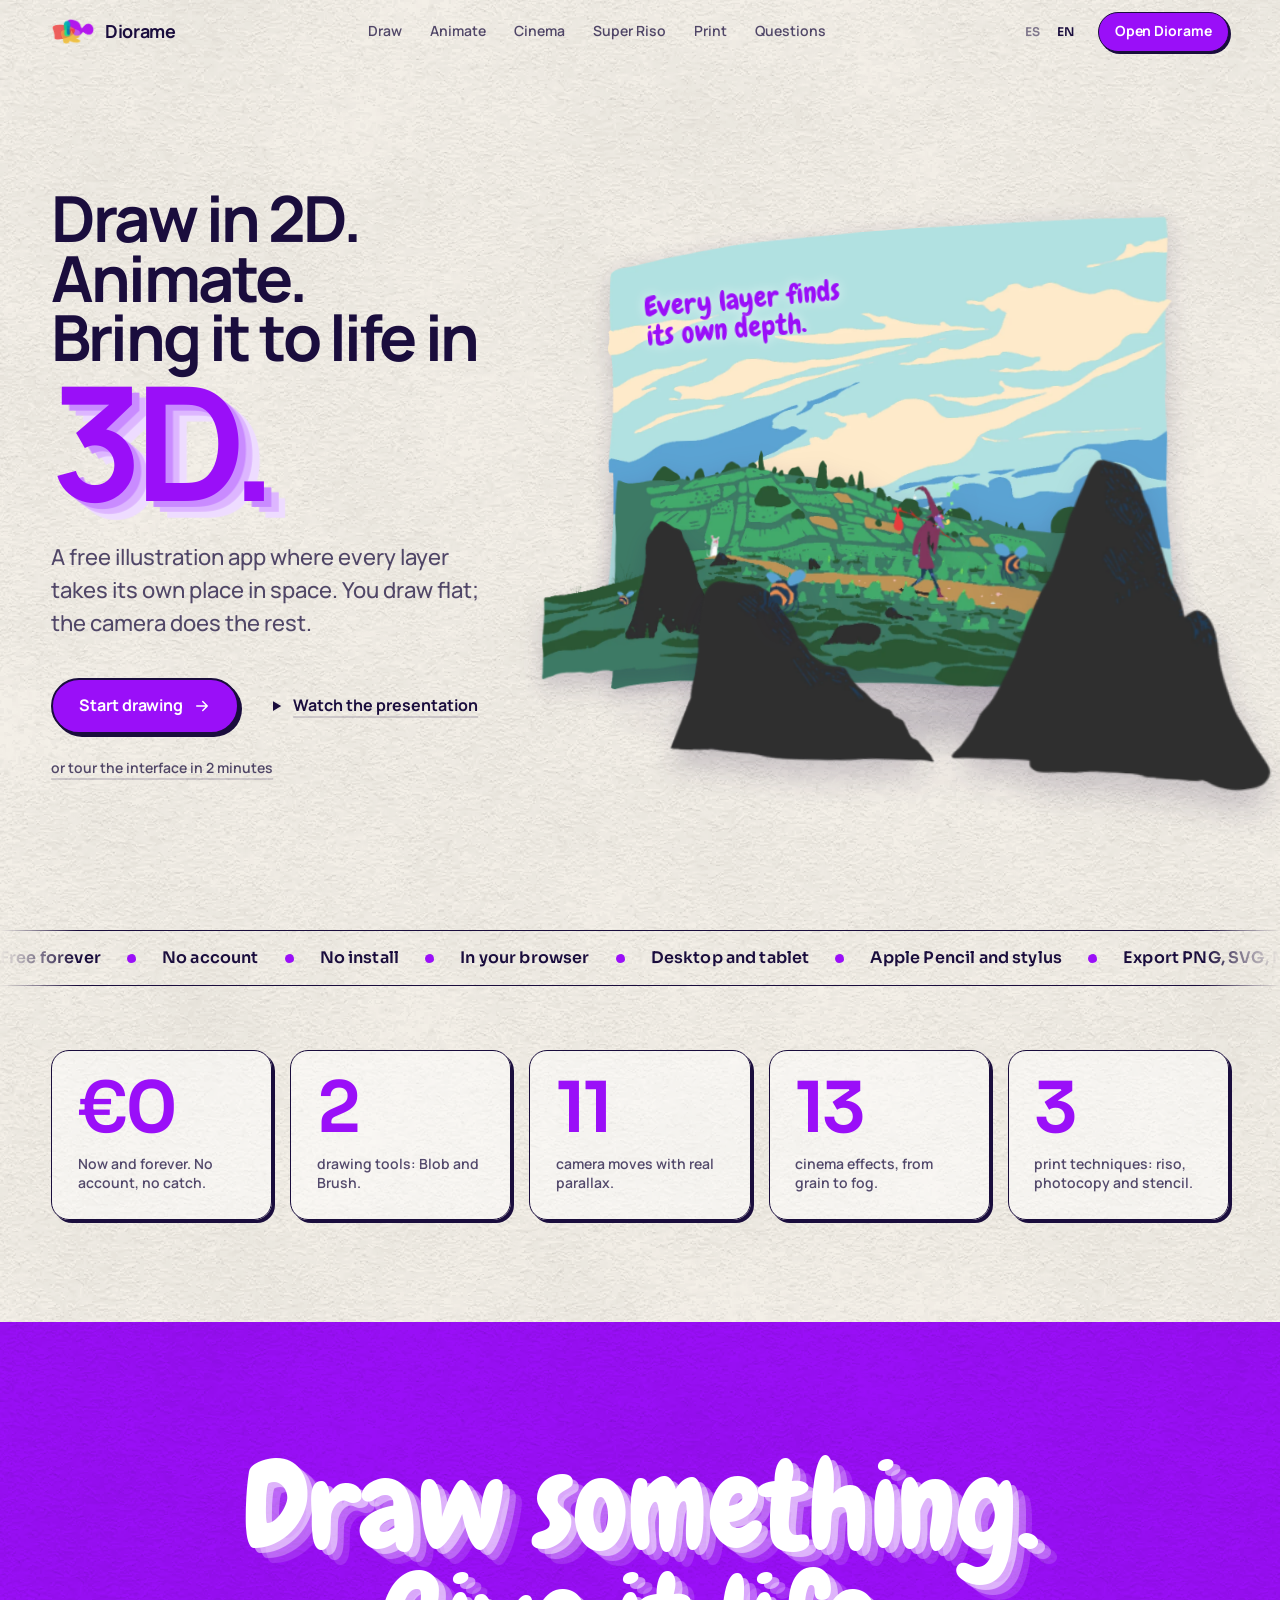
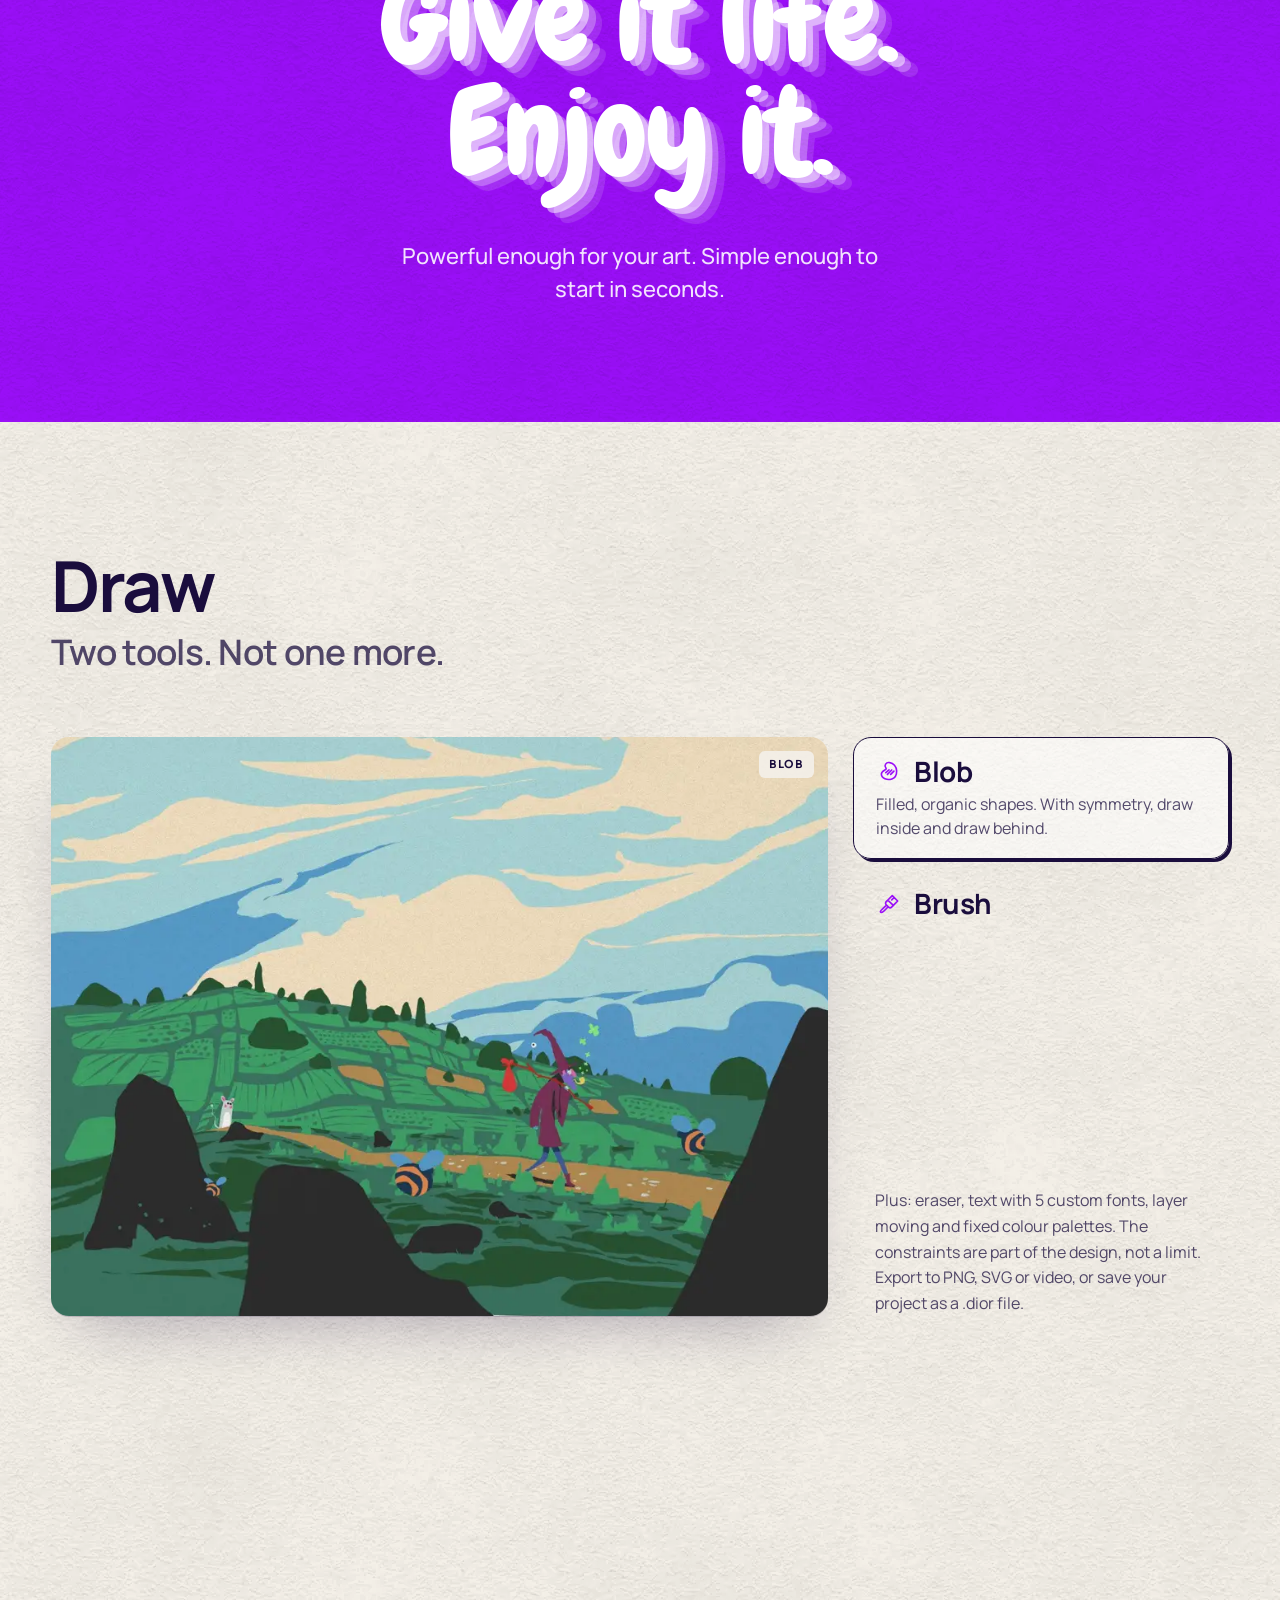
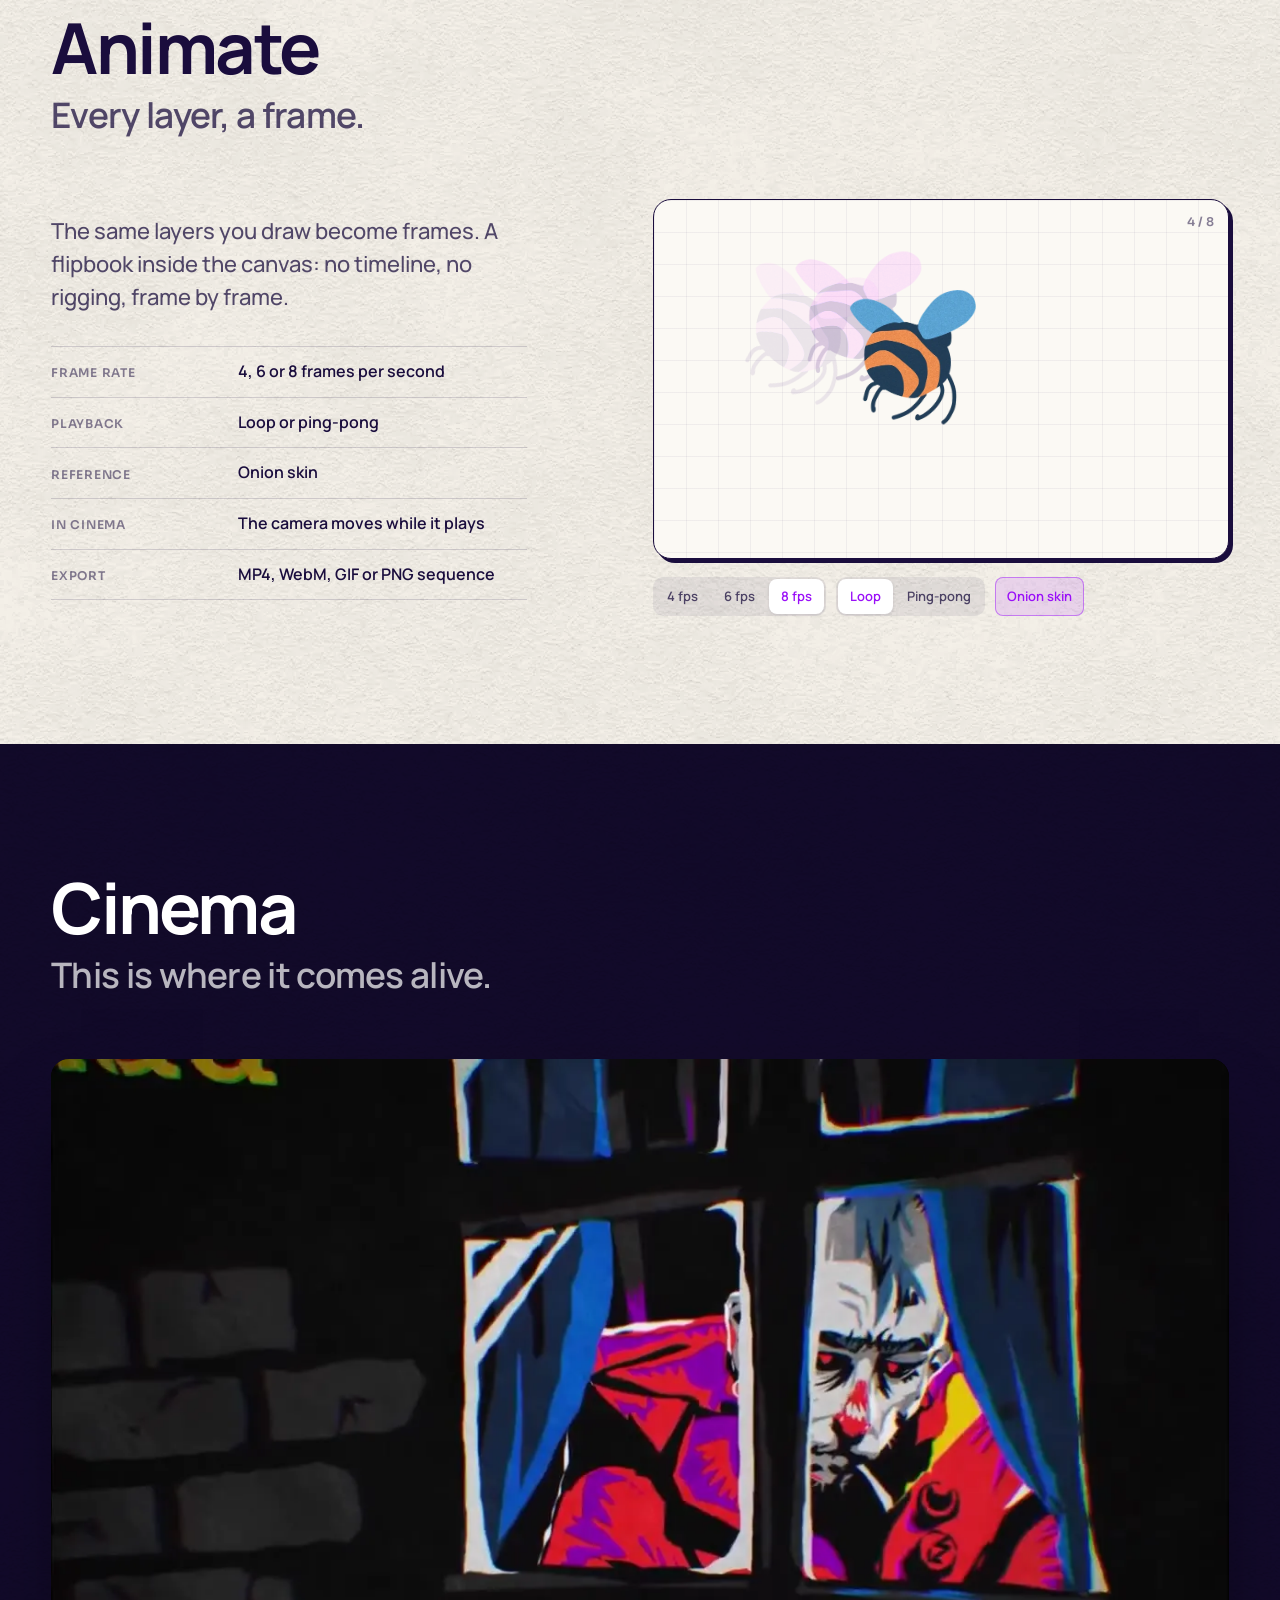
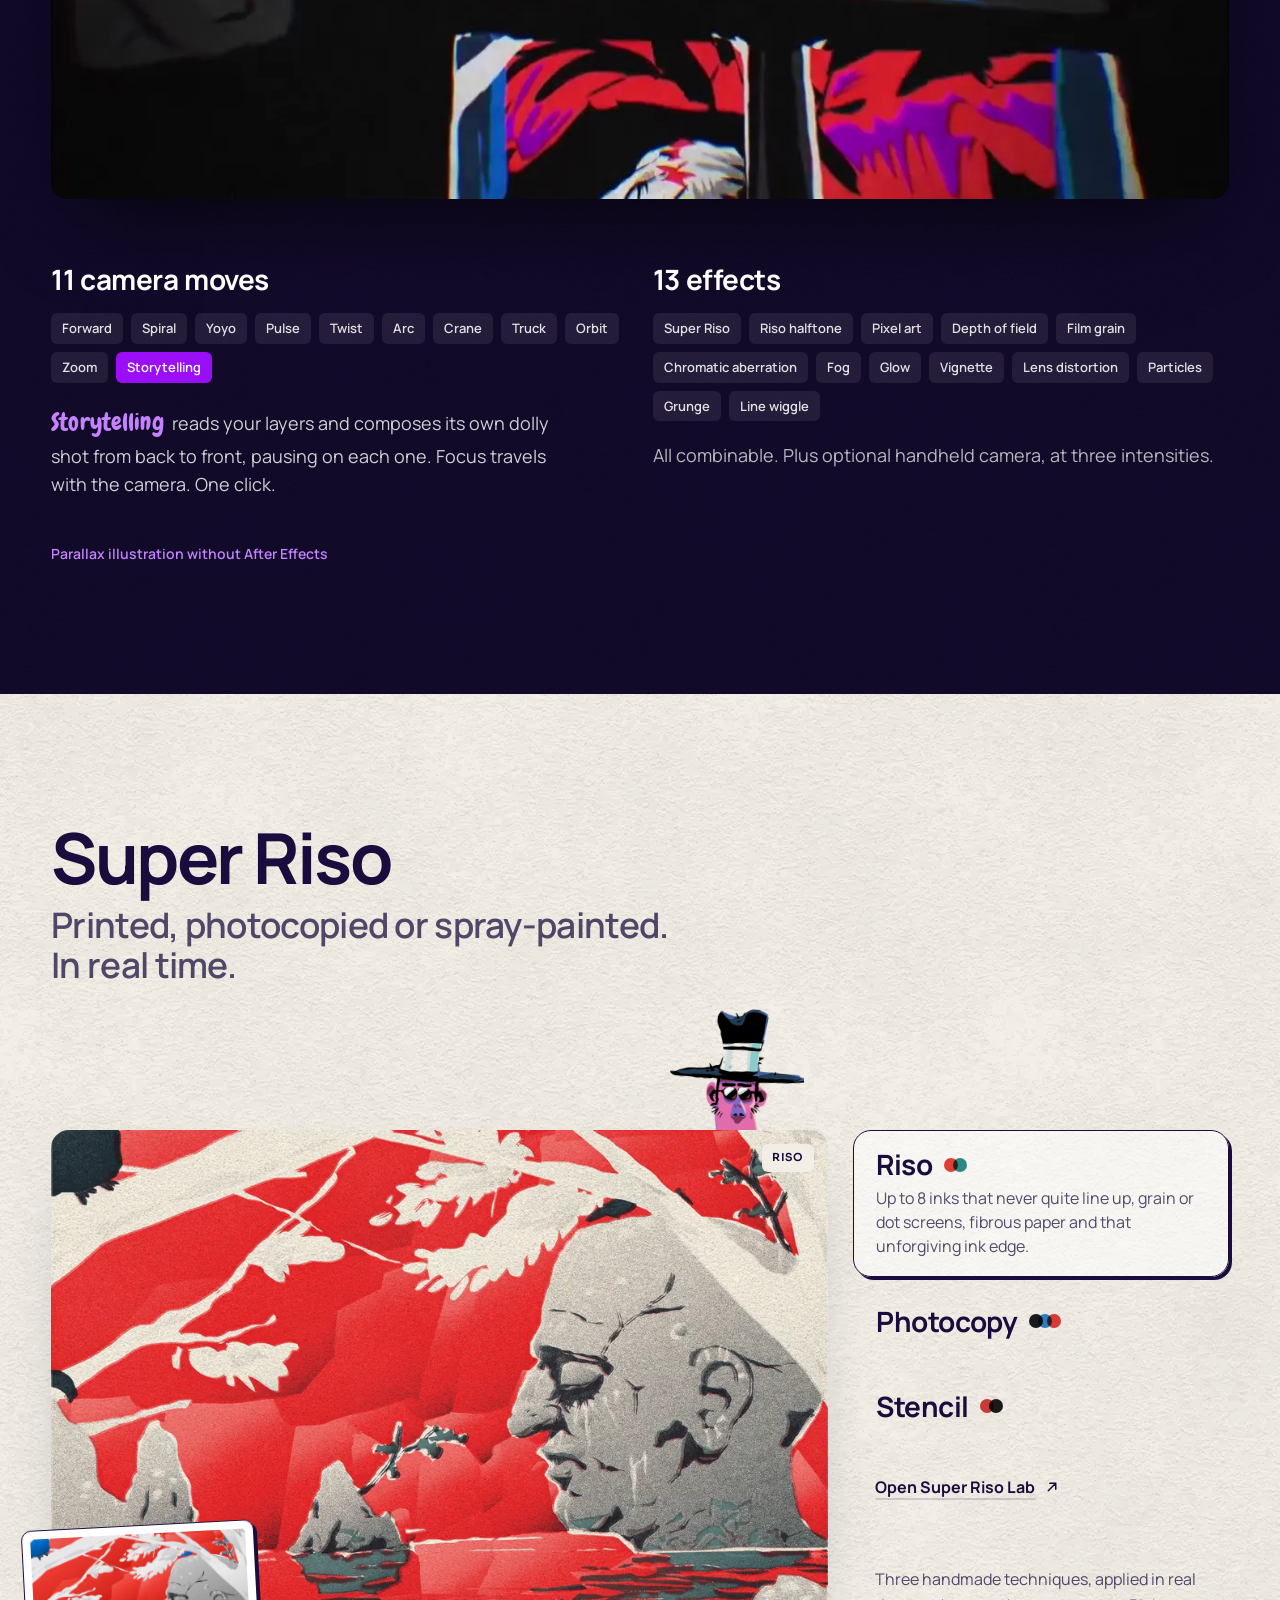
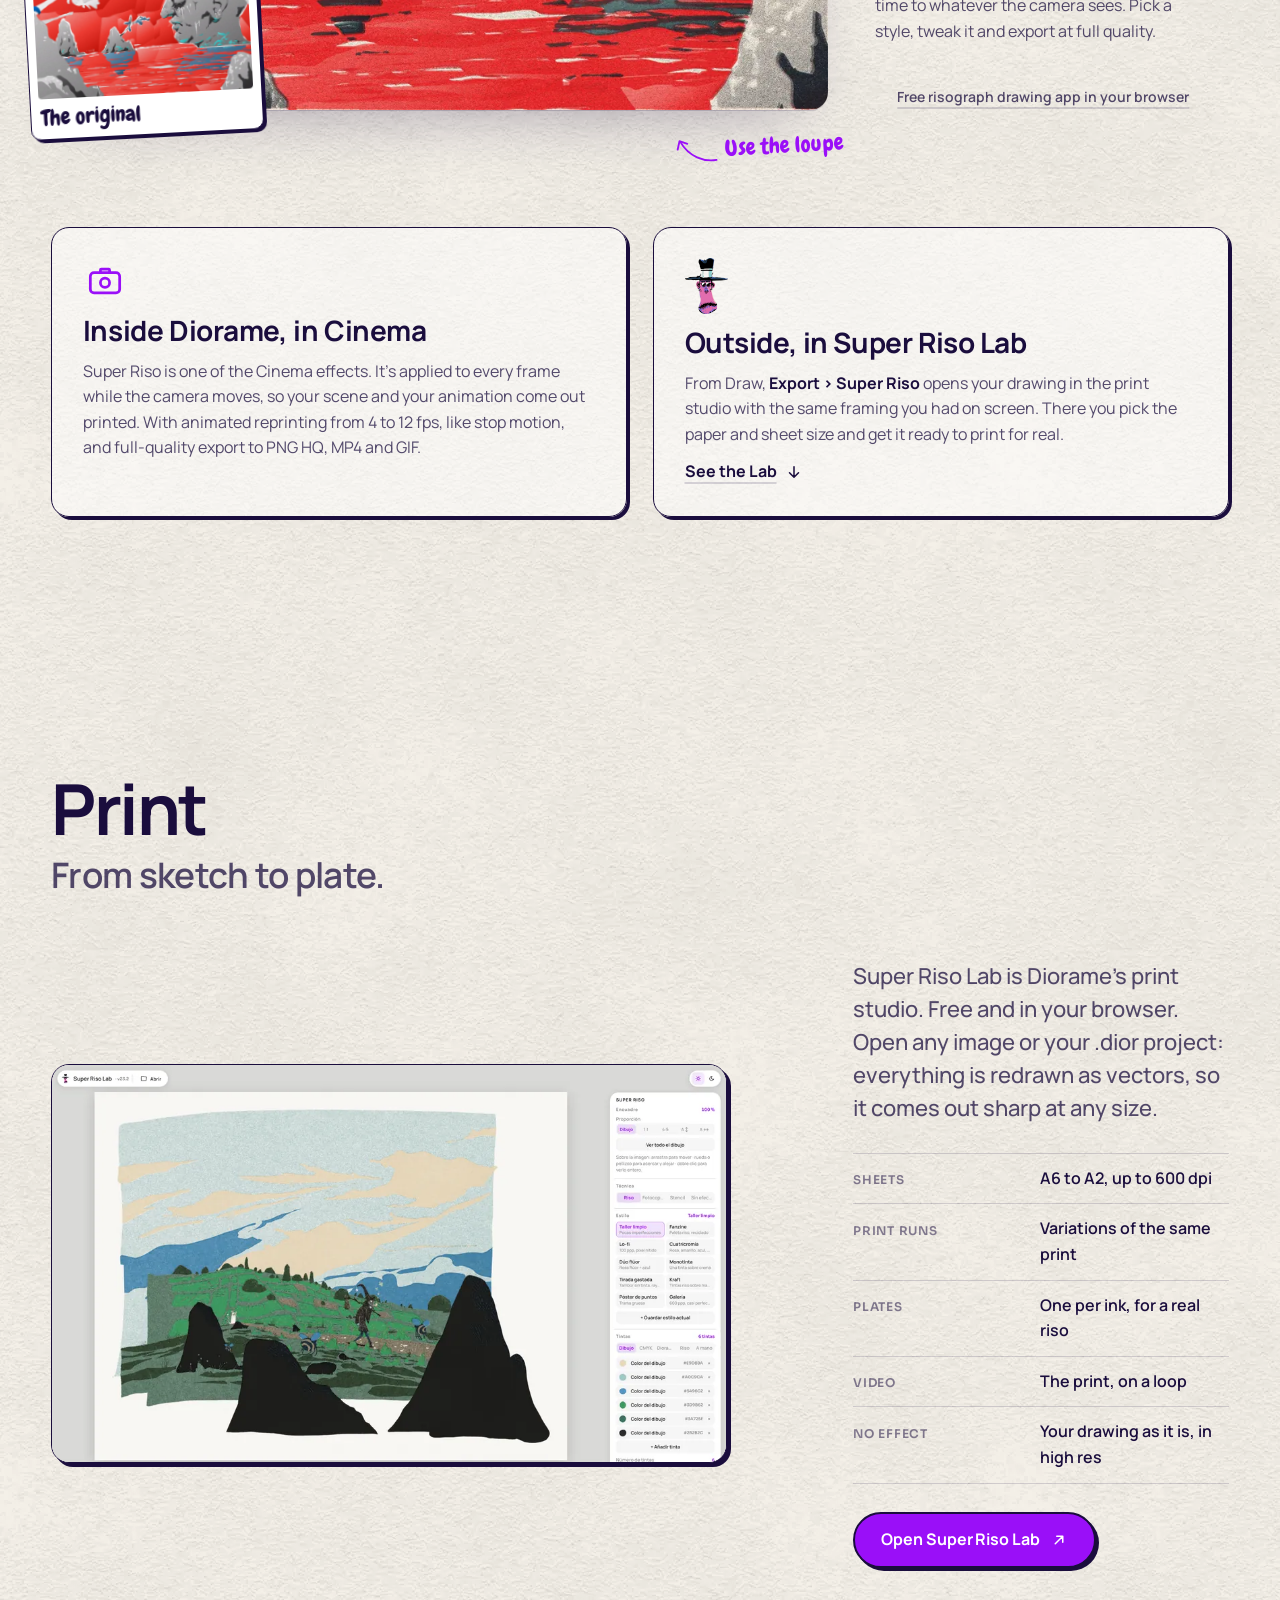
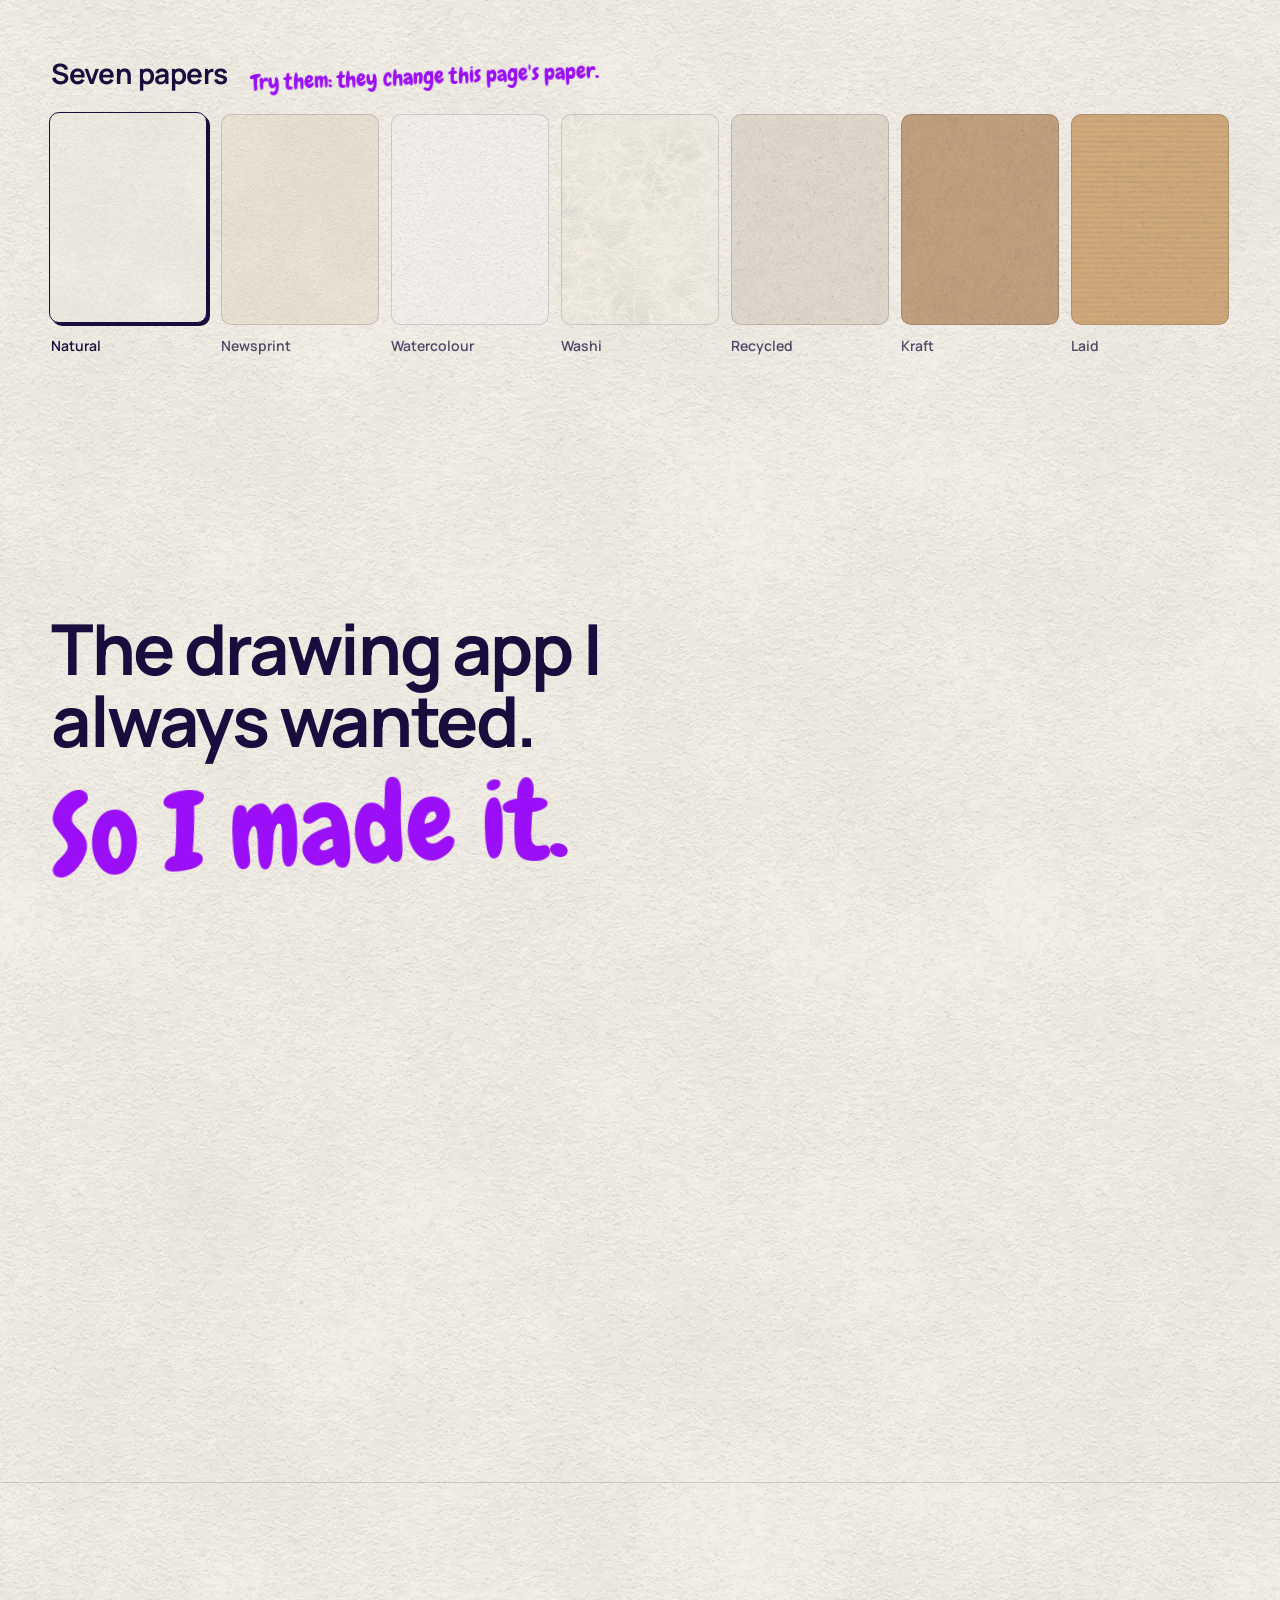
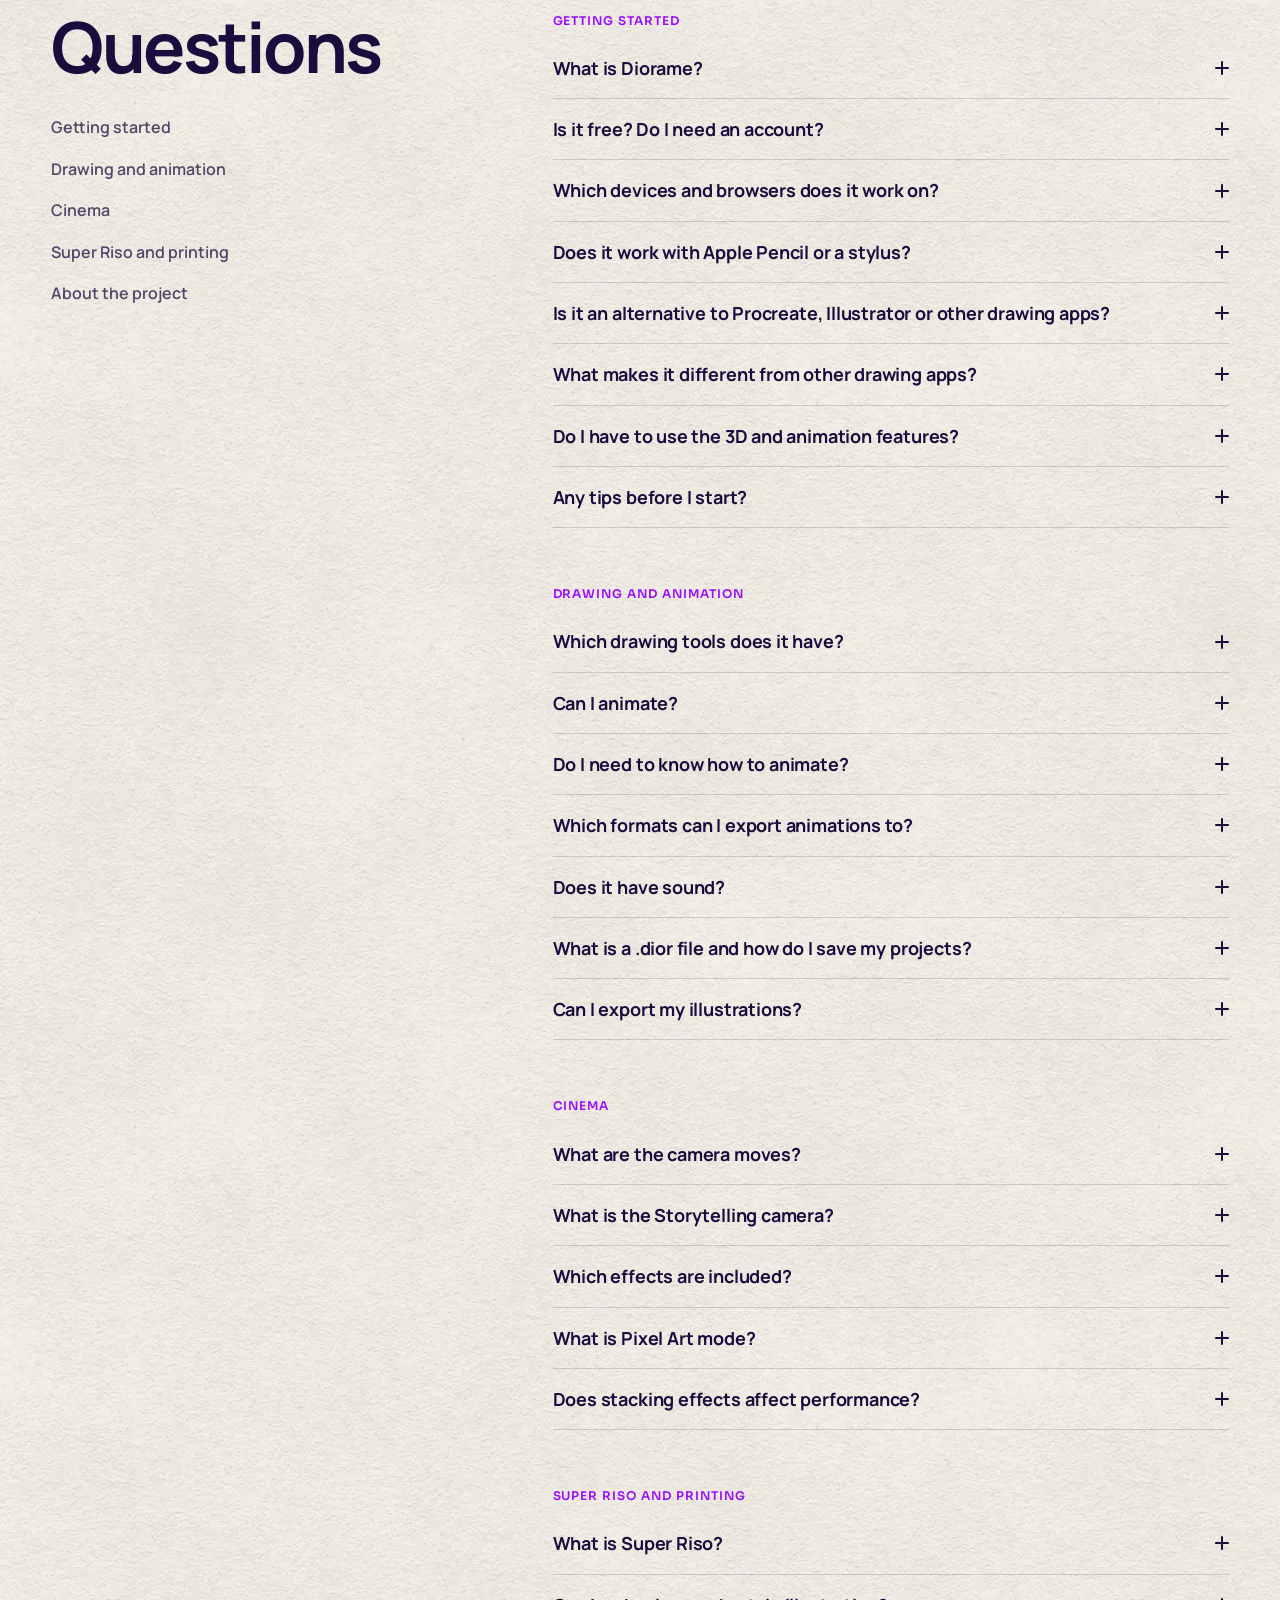
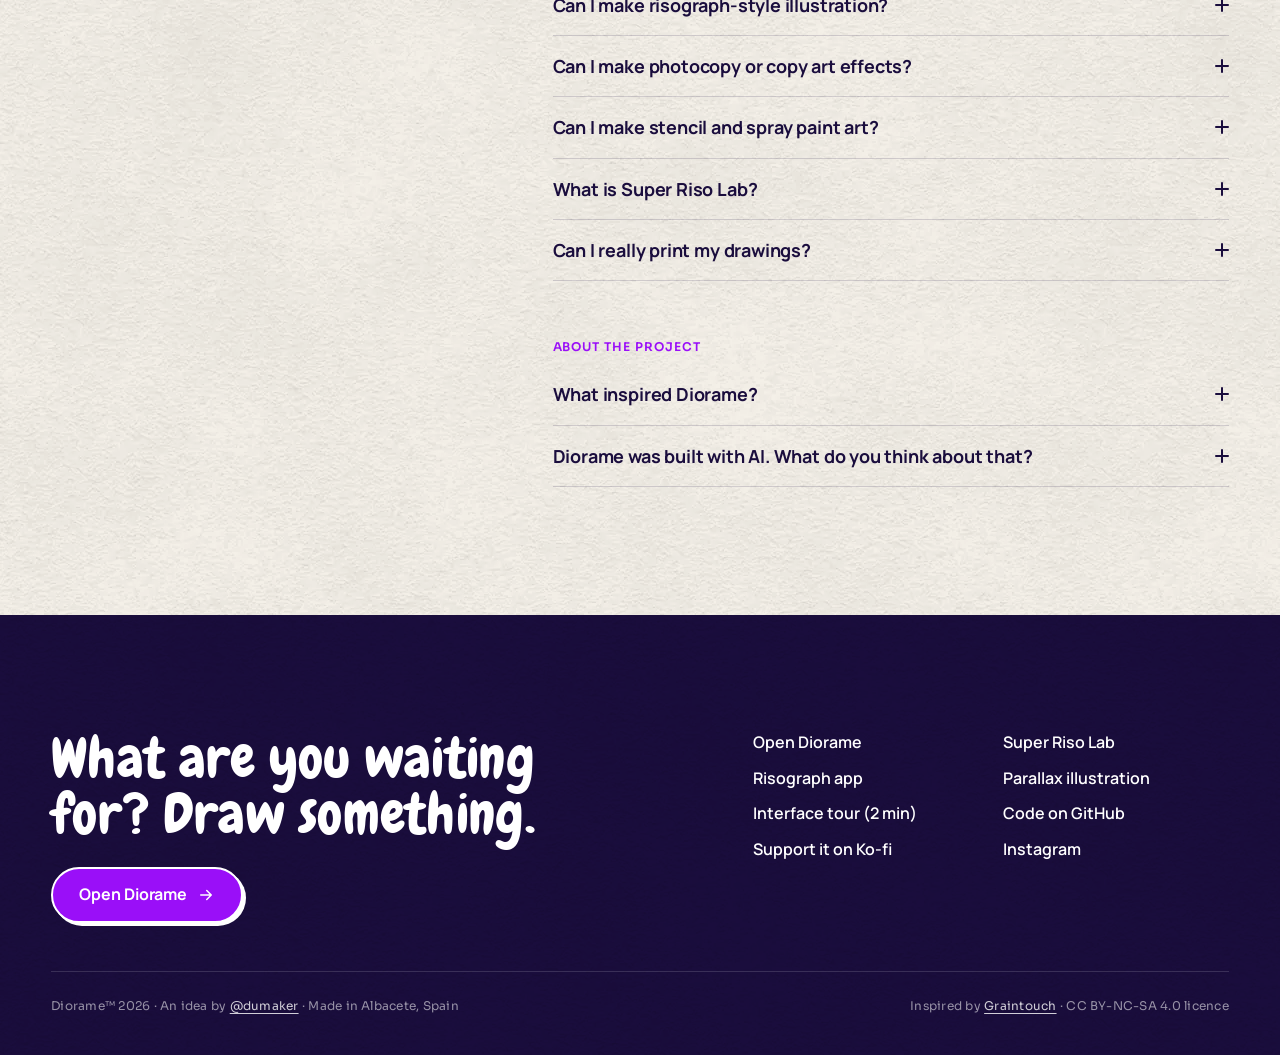
==== commit c4771fb7: "fix: legible contrast for the parallax guide link in the Cine section Co-Authored-By: Claude Sonnet " ====
--- a/en/index.html
+++ b/en/index.html
@@ -29,7 +29,7 @@
   <link rel="preload" href="../assets/fonts/manrope-latin-700-normal.woff2" as="font" type="font/woff2" crossorigin>
   <link rel="preload" href="../assets/fonts/chewy-400.woff2" as="font" type="font/woff2" crossorigin>
   <link rel="preload" href="../assets/diorama/capa-0.webp" as="image">
-  <link rel="stylesheet" href="../assets/site.css?v=23">
+  <link rel="stylesheet" href="../assets/site.css?v=24">
   <script type="application/ld+json">
 {
   "@context": "https://schema.org",
--- a/assets/site.css
+++ b/assets/site.css
@@ -193,6 +193,8 @@
 .lang { display: flex; gap: 2px; font-family: var(--f-num); font-size: var(--t-12); font-weight: 600; letter-spacing: .04em; }
 .lang a { padding: 6px 7px; border-radius: 6px; color: var(--ink-3); }
 .lang a[aria-current="true"] { color: var(--ink); }
+.lang a[href*="risograph-app"], .lang a[href*="app-risografia"], .lang a[href*="parallax-illustration"], .lang a[href*="ilustracion-parallax"] { color: var(--ink-2); }
+.lang a[aria-current="true"][href*="risograph-app"], .lang a[aria-current="true"][href*="app-risografia"], .lang a[aria-current="true"][href*="parallax-illustration"], .lang a[aria-current="true"][href*="ilustracion-parallax"] { color: var(--ink); }
 @media (hover: hover) { .lang a:hover { color: var(--purple); } }
 
 @media (max-width: 960px) { .nav-links { display: none; } }
@@ -757,4 +759,5 @@
 .sub-video video { display: block; width: 100%; height: auto; border-radius: var(--r-md); border: 1.5px solid var(--ink); box-shadow: 3px 3px 0 var(--ink); background: #000; }
 .sub-video figcaption { margin-top: 12px; font-size: var(--t-14); color: var(--ink-2); }
 .cine-more { margin-top: clamp(28px, 3vw, 40px); }
-.cine-more .link { font-size: var(--t-14); font-weight: 600; color: var(--ink-2); }
+.cine-more .link { font-size: var(--t-14); font-weight: 600; color: var(--purple-l); }
+.cine-more .link:hover, .cine-more .link:focus-visible { color: #fff; }
